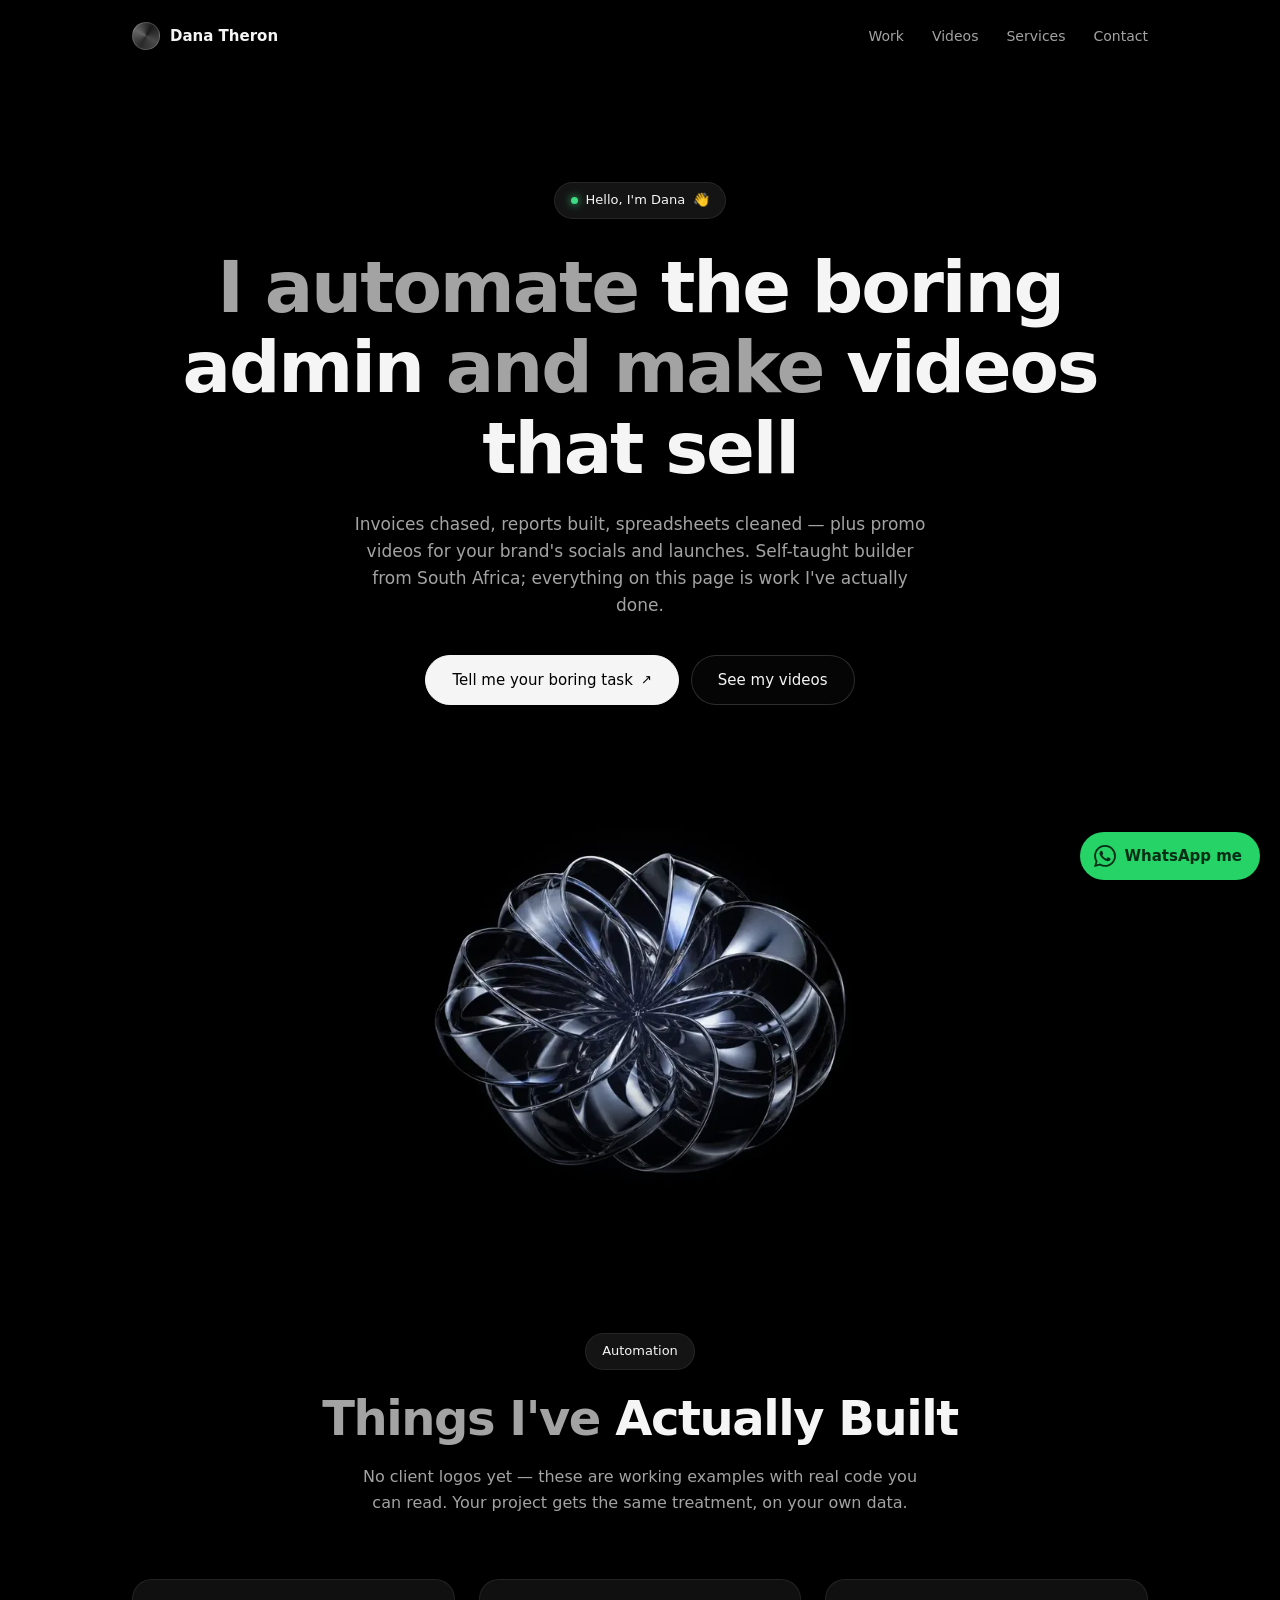
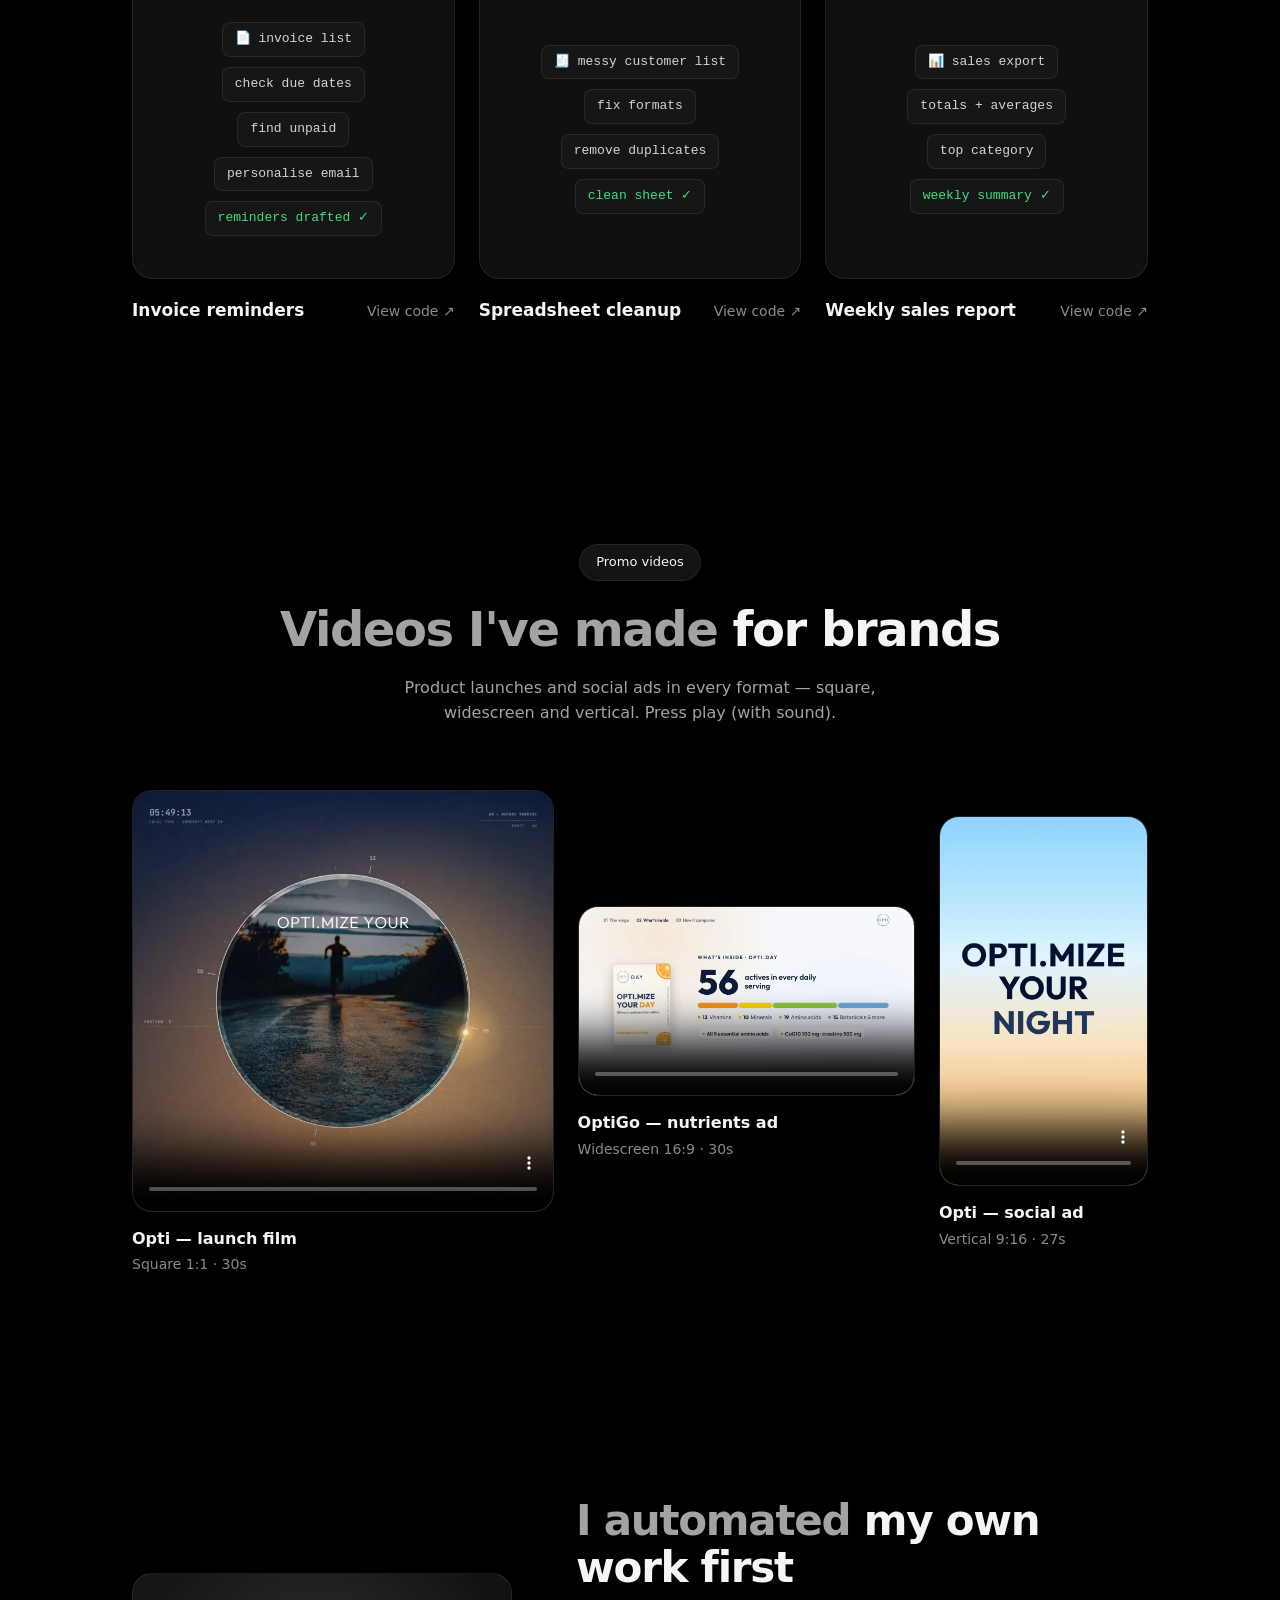
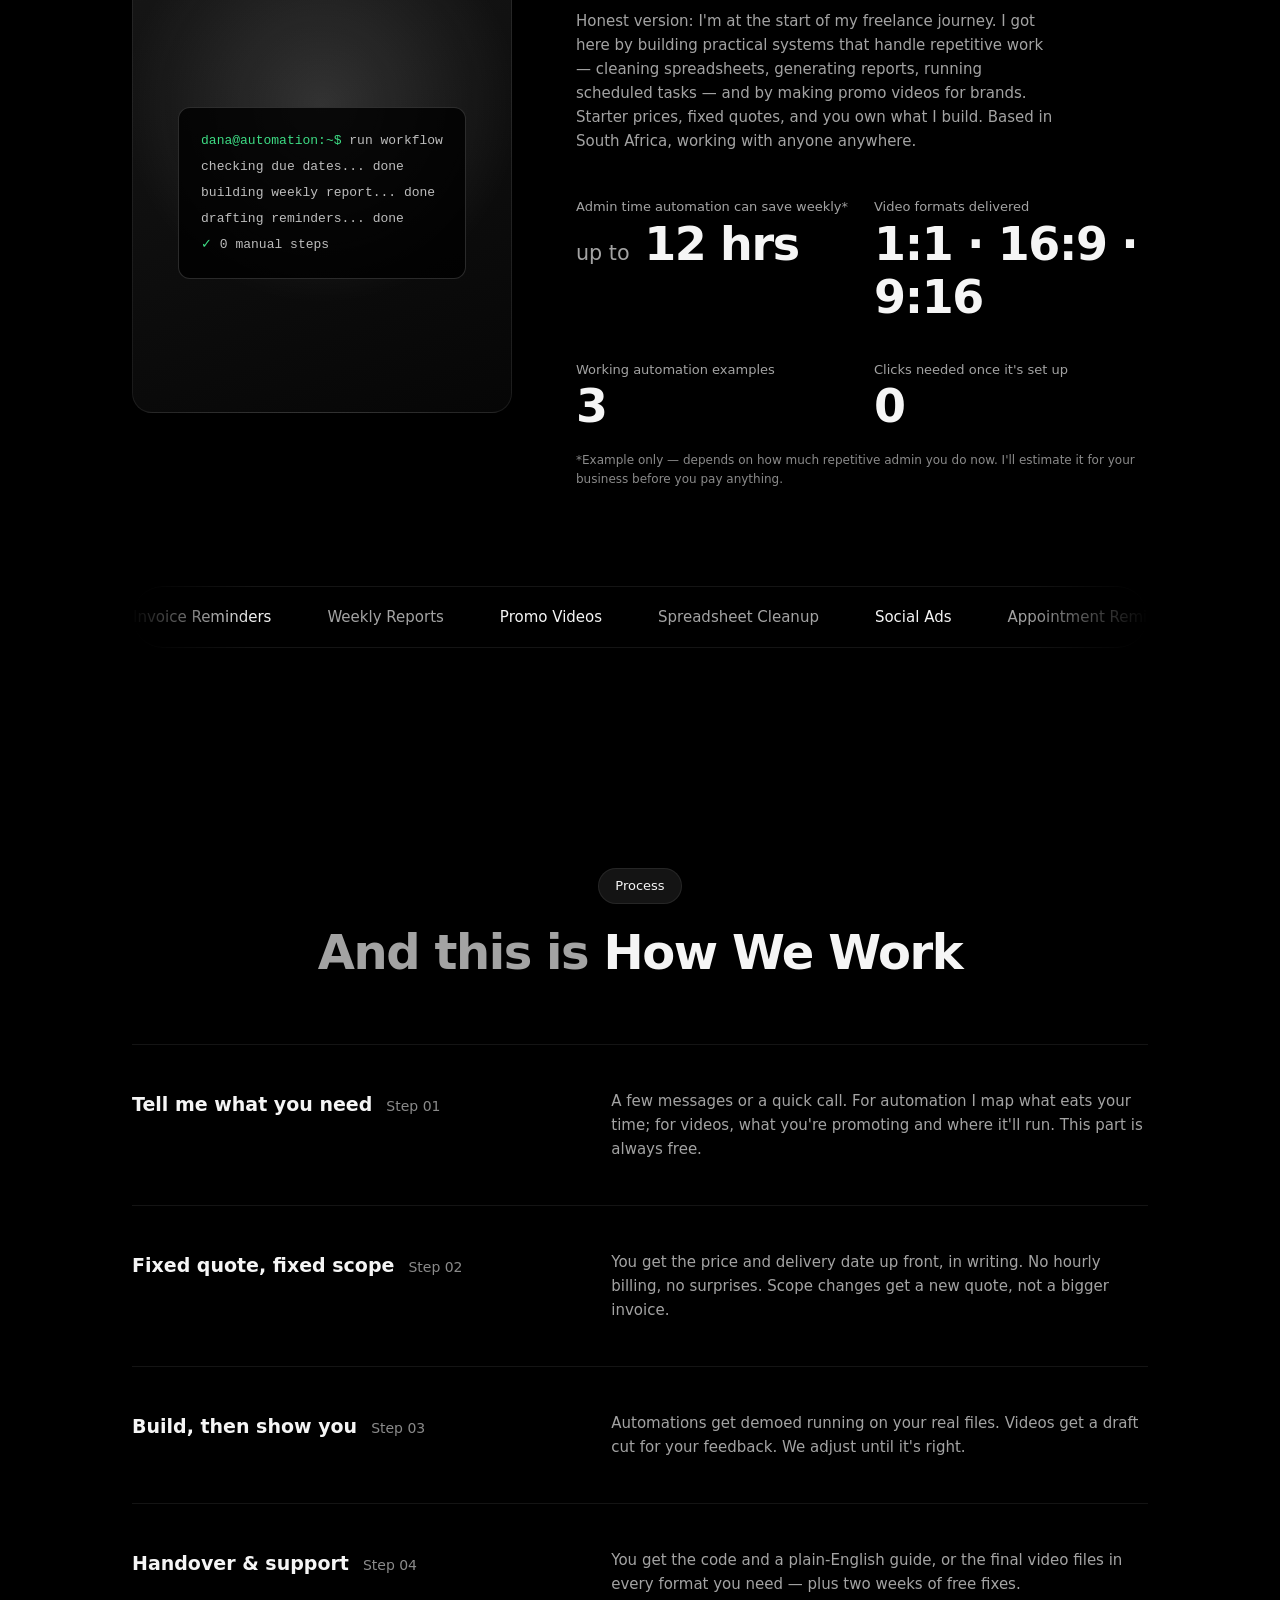
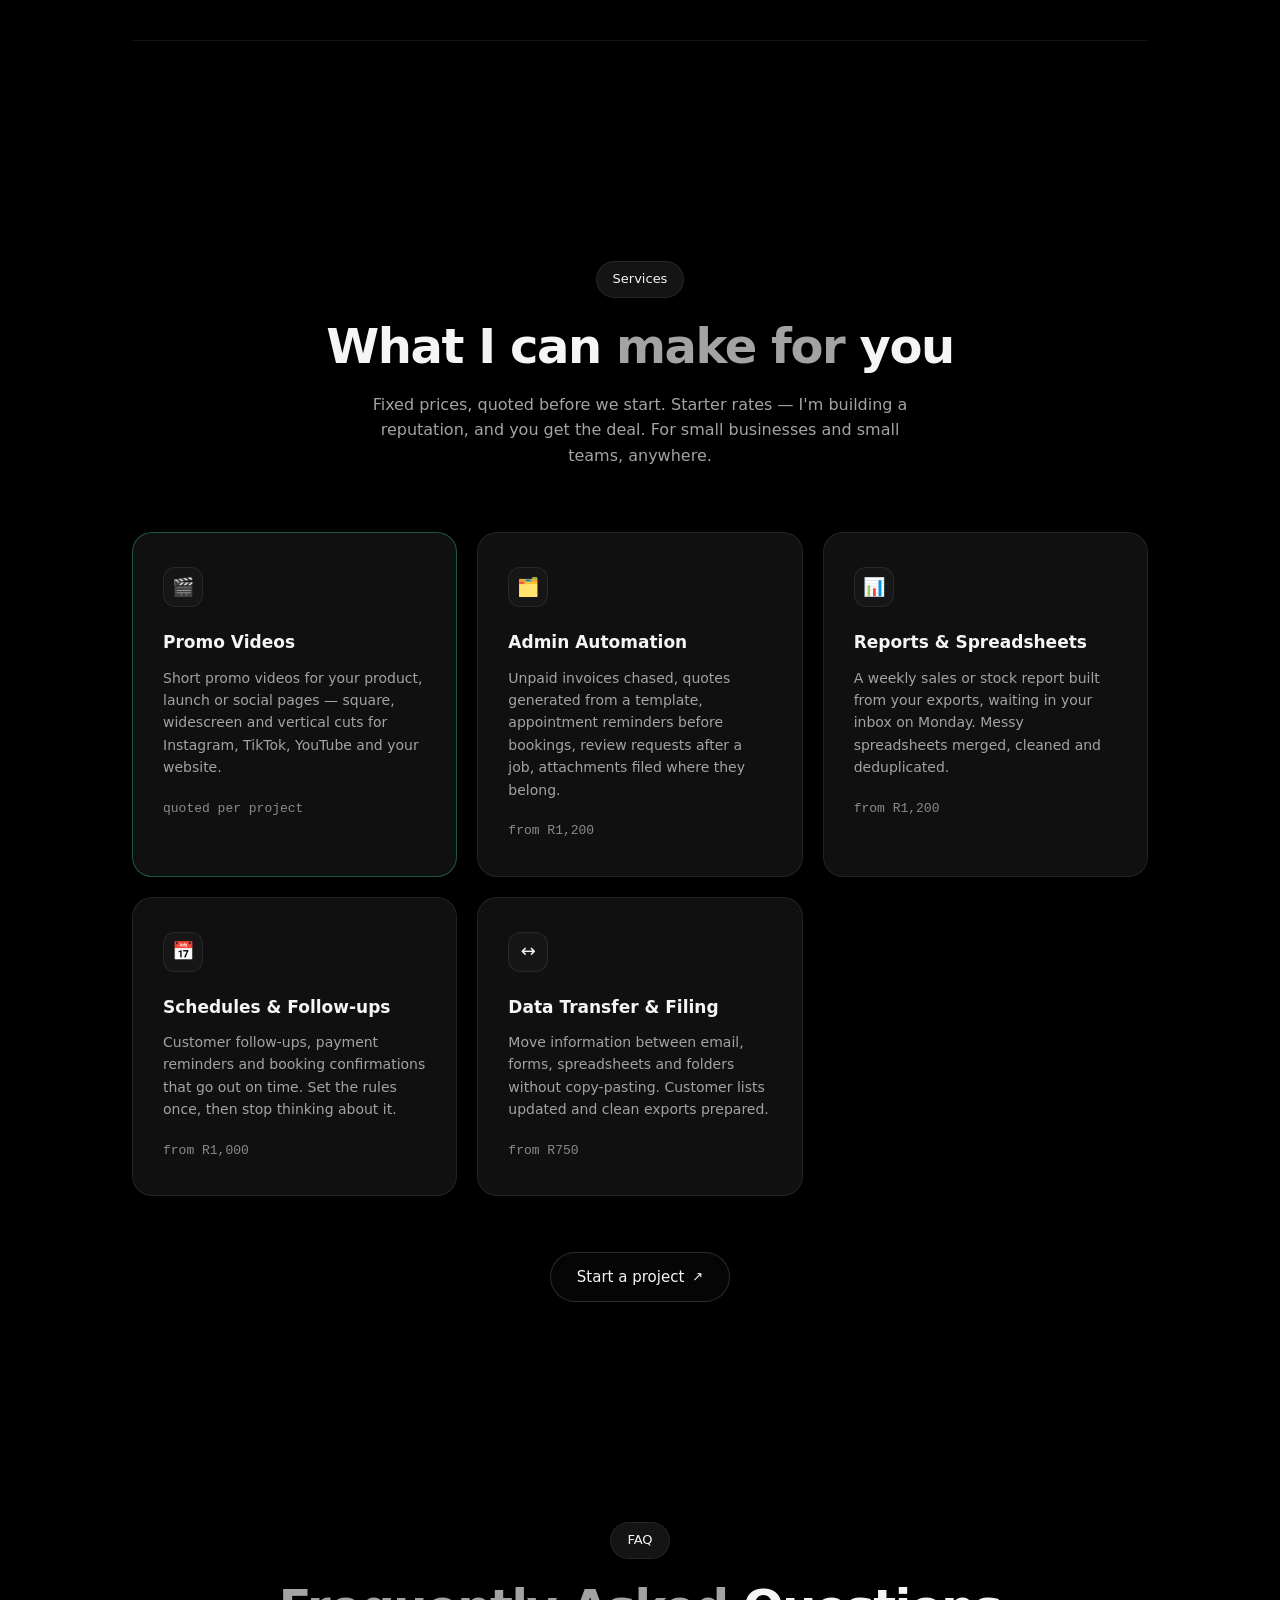
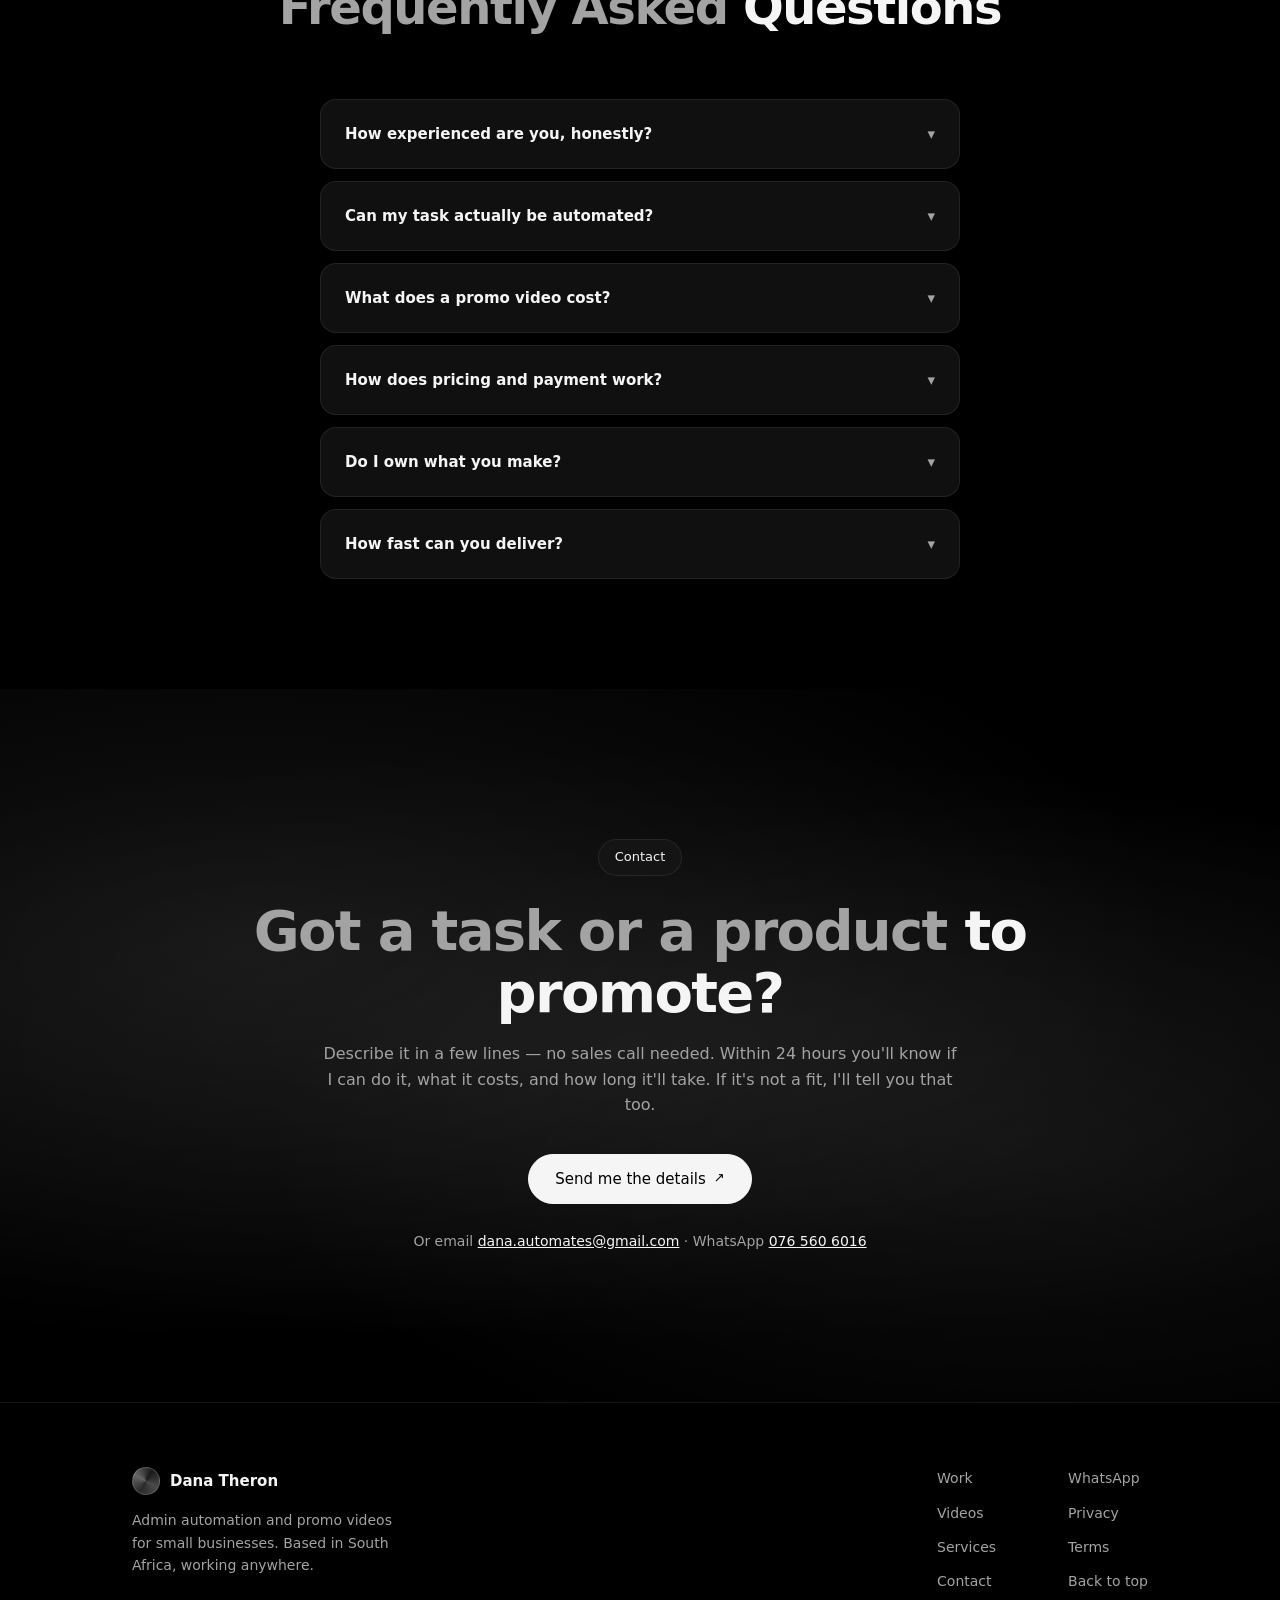
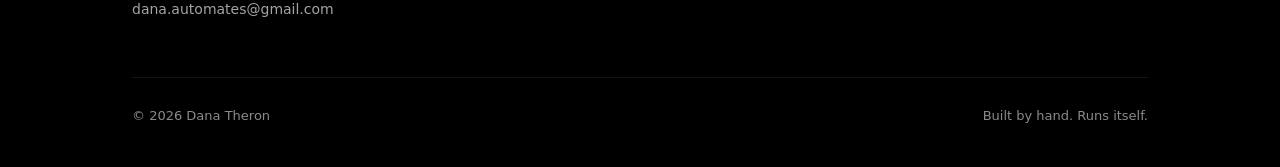
==== index.html @ ba54712c "Replace stacked CSS orb animation with a looping video The hero orb's spin, float and breathing glow" ====
<!DOCTYPE html>
<html lang="en-ZA">
<head>
<meta charset="UTF-8">
<meta name="viewport" content="width=device-width, initial-scale=1.0">
<title>Dana Automates — Admin automation &amp; promo videos for small businesses</title>
<meta name="description" content="I automate repetitive admin (invoice reminders, reports, spreadsheets, follow-ups) and make promo videos for small businesses. Based in South Africa, working anywhere.">
<link rel="canonical" href="https://dana-automates.therondana65.workers.dev/">
<link rel="icon" href="favicon.svg" type="image/svg+xml">
<meta name="theme-color" content="#000000">
<meta property="og:type" content="website">
<meta property="og:site_name" content="Dana Automates">
<meta property="og:title" content="Dana Automates — Admin automation & promo videos">
<meta property="og:description" content="Small automations that save hours every week, and promo videos that get small businesses noticed.">
<meta property="og:url" content="https://dana-automates.therondana65.workers.dev/">
<meta property="og:image" content="https://dana-automates.therondana65.workers.dev/assets/og-image.png">
<meta property="og:image:width" content="1200">
<meta property="og:image:height" content="630">
<meta name="twitter:card" content="summary_large_image">
<link rel="preload" as="image" href="assets/hero-orb-poster.webp" fetchpriority="high">
<link rel="stylesheet" href="styles.css">
<script src="main.js" defer></script>
</head>
<body>
<a class="skip" href="#main">Skip to content</a>

<nav aria-label="Main">
  <div class="wrap">
    <a class="brand" href="#top"><span class="avatar" aria-hidden="true"></span>Dana Theron</a>
    <div class="links">
      <a href="#work">Work</a>
      <a href="#videos">Videos</a>
      <a href="#services">Services</a>
      <a href="#contact">Contact</a>
    </div>
  </div>
</nav>

<header class="hero" id="top">
  <div class="wrap">
    <span class="pill"><span class="dot" aria-hidden="true"></span>Hello, I'm Dana &nbsp;👋</span>
    <h1><span class="dim">I automate</span> the boring admin <span class="dim">and make</span> videos that sell</h1>
    <p class="sub">Invoices chased, reports built, spreadsheets cleaned — plus promo videos for your brand's socials and launches. Self-taught builder from South Africa; everything on this page is work I've actually done.</p>
    <div class="cta">
      <a class="btn solid" href="#contact" data-enquiry="Automation project">Tell me your boring task <span class="arr" aria-hidden="true">↗</span></a>
      <a class="btn" href="#videos">See my videos</a>
    </div>
  </div>
  <div class="blob-stage" id="heroVisual" aria-hidden="true">
    <div class="orb-tilt">
      <div class="orb-scroll">
        <video class="orb" id="heroOrb" autoplay muted loop playsinline disablepictureinpicture preload="auto" poster="assets/hero-orb-poster.webp" width="720" height="720">
          <source src="assets/hero-orb.mp4" type="video/mp4">
        </video>
      </div>
    </div>
  </div>
</header>

<main id="main">

<section id="work">
  <div class="wrap">
    <div class="sec-head reveal">
      <span class="pill">Automation</span>
      <h2><span class="dim">Things I've</span> Actually Built</h2>
      <p class="sub">No client logos yet — these are working examples with real code you can read. Your project gets the same treatment, on your own data.</p>
    </div>
    <div class="projects">
      <a class="project reveal" href="https://github.com/Dana-GrootSeun/Dana-Automations/blob/main/automations/invoice_reminders.py" target="_blank" rel="noopener">
        <div class="shot">
          <div class="pipeflow" aria-hidden="true">
            <div class="row"><span class="node">📄 invoice list</span><span class="a">→</span><span class="node">check due dates</span></div>
            <div class="row"><span class="a">→</span><span class="node">find unpaid</span><span class="a">→</span><span class="node">personalise email</span></div>
            <div class="row"><span class="a">→</span><span class="node ok">reminders drafted ✓</span></div>
          </div>
        </div>
        <div class="cap"><h3>Invoice reminders</h3><span class="tag">View code ↗</span></div>
      </a>
      <a class="project reveal" href="https://github.com/Dana-GrootSeun/Dana-Automations/blob/main/automations/spreadsheet_cleanup.py" target="_blank" rel="noopener">
        <div class="shot">
          <div class="pipeflow" aria-hidden="true">
            <div class="row"><span class="node">🧾 messy customer list</span><span class="a">→</span><span class="node">fix formats</span></div>
            <div class="row"><span class="a">→</span><span class="node">remove duplicates</span><span class="a">→</span><span class="node ok">clean sheet ✓</span></div>
          </div>
        </div>
        <div class="cap"><h3>Spreadsheet cleanup</h3><span class="tag">View code ↗</span></div>
      </a>
      <a class="project reveal" href="https://github.com/Dana-GrootSeun/Dana-Automations/blob/main/automations/weekly_report.py" target="_blank" rel="noopener">
        <div class="shot">
          <div class="pipeflow" aria-hidden="true">
            <div class="row"><span class="node">📊 sales export</span><span class="a">→</span><span class="node">totals + averages</span></div>
            <div class="row"><span class="a">→</span><span class="node">top category</span><span class="a">→</span><span class="node ok">weekly summary ✓</span></div>
          </div>
        </div>
        <div class="cap"><h3>Weekly sales report</h3><span class="tag">View code ↗</span></div>
      </a>
    </div>
  </div>
</section>

<section id="videos">
  <div class="wrap">
    <div class="sec-head reveal">
      <span class="pill">Promo videos</span>
      <h2><span class="dim">Videos I've made</span> for brands</h2>
      <p class="sub">Product launches and social ads in every format — square, widescreen and vertical. Press play (with sound).</p>
    </div>
    <div class="reel">
      <div class="clip reveal">
        <figure>
          <video controls playsinline preload="none" poster="assets/video/opti-orbit-poster.webp" width="720" height="720">
            <source src="assets/video/opti-orbit.mp4" type="video/mp4">
          </video>
          <figcaption><strong>Opti — launch film</strong><span>Square 1:1 · 30s</span></figcaption>
        </figure>
      </div>
      <div class="clip reveal">
        <figure>
          <video controls playsinline preload="none" poster="assets/video/opti-nutrients-poster.webp" width="1280" height="720">
            <source src="assets/video/opti-nutrients.mp4" type="video/mp4">
          </video>
          <figcaption><strong>OptiGo — nutrients ad</strong><span>Widescreen 16:9 · 30s</span></figcaption>
        </figure>
      </div>
      <div class="clip tall reveal">
        <figure>
          <video controls playsinline preload="none" poster="assets/video/opti-vertical-poster.webp" width="720" height="1280">
            <source src="assets/video/opti-vertical.mp4" type="video/mp4">
          </video>
          <figcaption><strong>Opti — social ad</strong><span>Vertical 9:16 · 27s</span></figcaption>
        </figure>
      </div>
    </div>
  </div>
</section>

<section id="about">
  <div class="wrap">
    <div class="about">
      <div class="portrait reveal" aria-hidden="true">
        <div class="term">
          <div><span class="p">dana@automation:~$</span> run workflow</div>
          <div>checking due dates... done</div>
          <div>building weekly report... done</div>
          <div>drafting reminders... done</div>
          <div><span class="p">✓</span> 0 manual steps</div>
        </div>
      </div>
      <div class="reveal">
        <h2><span class="dim">I automated</span> my own work first</h2>
        <p class="bio">Honest version: I'm at the start of my freelance journey. I got here by building practical systems that handle repetitive work — cleaning spreadsheets, generating reports, running scheduled tasks — and by making promo videos for brands. Starter prices, fixed quotes, and you own what I build. Based in South Africa, working with anyone anywhere.</p>
        <div class="stats">
          <div class="stat"><div class="lbl">Admin time automation can save weekly*</div><div class="num"><small>up to</small> 12 hrs</div></div>
          <div class="stat"><div class="lbl">Video formats delivered</div><div class="num">1:1 · 16:9 · 9:16</div></div>
          <div class="stat"><div class="lbl">Working automation examples</div><div class="num">3</div></div>
          <div class="stat"><div class="lbl">Clicks needed once it's set up</div><div class="num">0</div></div>
        </div>
        <p class="footnote">*Example only — depends on how much repetitive admin you do now. I'll estimate it for your business before you pay anything.</p>
      </div>
    </div>

    <div class="marquee-wrap reveal">
      <div class="marquee" id="marquee">
        <span><b>Invoice Reminders</b></span><span>Weekly Reports</span><span><b>Promo Videos</b></span><span>Spreadsheet Cleanup</span><span><b>Social Ads</b></span><span>Appointment Reminders</span><span><b>Quote Generation</b></span><span>Product Launch Films</span><span><b>Data Transfers</b></span><span>Email Filing</span>
      </div>
    </div>
  </div>
</section>

<section id="process">
  <div class="wrap">
    <div class="sec-head reveal">
      <span class="pill">Process</span>
      <h2><span class="dim">And this is</span> How We Work</h2>
    </div>
    <div class="rows reveal">
      <div class="row2">
        <div class="left"><h3>Tell me what you need</h3><span class="when">Step 01</span></div>
        <p>A few messages or a quick call. For automation I map what eats your time; for videos, what you're promoting and where it'll run. This part is always free.</p>
      </div>
      <div class="row2">
        <div class="left"><h3>Fixed quote, fixed scope</h3><span class="when">Step 02</span></div>
        <p>You get the price and delivery date up front, in writing. No hourly billing, no surprises. Scope changes get a new quote, not a bigger invoice.</p>
      </div>
      <div class="row2">
        <div class="left"><h3>Build, then show you</h3><span class="when">Step 03</span></div>
        <p>Automations get demoed running on your real files. Videos get a draft cut for your feedback. We adjust until it's right.</p>
      </div>
      <div class="row2">
        <div class="left"><h3>Handover &amp; support</h3><span class="when">Step 04</span></div>
        <p>You get the code and a plain-English guide, or the final video files in every format you need — plus two weeks of free fixes.</p>
      </div>
    </div>
  </div>
</section>

<section id="services">
  <div class="wrap">
    <div class="sec-head reveal">
      <span class="pill">Services</span>
      <h2>What I can <span class="dim">make for</span> you</h2>
      <p class="sub">Fixed prices, quoted before we start. Starter rates — I'm building a reputation, and you get the deal. For small businesses and small teams, anywhere.</p>
    </div>
    <div class="cards">
      <a class="scard featured reveal" href="#contact" data-enquiry="Promo video">
        <div class="ico" aria-hidden="true">🎬</div>
        <h3>Promo Videos</h3>
        <p>Short promo videos for your product, launch or social pages — square, widescreen and vertical cuts for Instagram, TikTok, YouTube and your website.</p>
        <div class="price">quoted per project</div>
      </a>
      <a class="scard reveal" href="#contact" data-enquiry="Admin automation">
        <div class="ico" aria-hidden="true">🗂️</div>
        <h3>Admin Automation</h3>
        <p>Unpaid invoices chased, quotes generated from a template, appointment reminders before bookings, review requests after a job, attachments filed where they belong.</p>
        <div class="price">from R1,200</div>
      </a>
      <a class="scard reveal" href="#contact" data-enquiry="Reports and spreadsheets">
        <div class="ico" aria-hidden="true">📊</div>
        <h3>Reports &amp; Spreadsheets</h3>
        <p>A weekly sales or stock report built from your exports, waiting in your inbox on Monday. Messy spreadsheets merged, cleaned and deduplicated.</p>
        <div class="price">from R1,200</div>
      </a>
      <a class="scard reveal" href="#contact" data-enquiry="Schedules and follow-ups">
        <div class="ico" aria-hidden="true">📅</div>
        <h3>Schedules &amp; Follow-ups</h3>
        <p>Customer follow-ups, payment reminders and booking confirmations that go out on time. Set the rules once, then stop thinking about it.</p>
        <div class="price">from R1,000</div>
      </a>
      <a class="scard reveal" href="#contact" data-enquiry="Data transfer and filing">
        <div class="ico" aria-hidden="true">↔</div>
        <h3>Data Transfer &amp; Filing</h3>
        <p>Move information between email, forms, spreadsheets and folders without copy-pasting. Customer lists updated and clean exports prepared.</p>
        <div class="price">from R750</div>
      </a>
    </div>
    <div class="center-cta reveal">
      <a class="btn" href="#contact" data-enquiry="Project enquiry">Start a project <span class="arr" aria-hidden="true">↗</span></a>
    </div>
  </div>
</section>

<section id="faq">
  <div class="wrap">
    <div class="sec-head reveal">
      <span class="pill">FAQ</span>
      <h2><span class="dim">Frequently Asked</span> Questions</h2>
    </div>
    <div class="faq reveal">
      <div class="qa">
        <button type="button" aria-expanded="false" aria-controls="faq1">How experienced are you, honestly?<span class="chev" aria-hidden="true">▾</span></button>
        <div class="ans" id="faq1" hidden><p>I'm new to freelancing. The automation examples on this page are real code you can read, and the videos are work I made for a real brand. My prices reflect where I am, and I'd rather over-deliver for my first clients than oversell to them.</p></div>
      </div>
      <div class="qa">
        <button type="button" aria-expanded="false" aria-controls="faq2">Can my task actually be automated?<span class="chev" aria-hidden="true">▾</span></button>
        <div class="ans" id="faq2" hidden><p>If it happens on a computer and follows rules — even messy ones — probably yes. Describe it or send a screen recording and I'll tell you honestly, free. If I can't build it, I'll say so instead of taking your money.</p></div>
      </div>
      <div class="qa">
        <button type="button" aria-expanded="false" aria-controls="faq3">What does a promo video cost?<span class="chev" aria-hidden="true">▾</span></button>
        <div class="ans" id="faq3" hidden><p>It depends on length, formats and whether you supply footage, so every video is quoted up front after a short chat. You'll know the exact price before any work starts.</p></div>
      </div>
      <div class="qa">
        <button type="button" aria-expanded="false" aria-controls="faq4">How does pricing and payment work?<span class="chev" aria-hidden="true">▾</span></button>
        <div class="ans" id="faq4" hidden><p>Fixed price, quoted before any work starts. You approve the scope and the number; that's what you pay. South African clients can pay by EFT; international clients via PayPal or similar.</p></div>
      </div>
      <div class="qa">
        <button type="button" aria-expanded="false" aria-controls="faq5">Do I own what you make?<span class="chev" aria-hidden="true">▾</span></button>
        <div class="ans" id="faq5" hidden><p>Yes. Automations come with the source code and a plain-English setup guide. Videos come as final files you can use anywhere. No subscriptions, no lock-in.</p></div>
      </div>
      <div class="qa">
        <button type="button" aria-expanded="false" aria-controls="faq6">How fast can you deliver?<span class="chev" aria-hidden="true">▾</span></button>
        <div class="ans" id="faq6" hidden><p>Small automations and short videos usually take a few days; bigger projects up to a week or two. You get a realistic date with the quote.</p></div>
      </div>
    </div>
  </div>
</section>

<section class="contact" id="contact">
  <div class="fluid" aria-hidden="true"></div>
  <div class="wrap inner">
    <span class="pill reveal">Contact</span>
    <h2 class="reveal"><span class="dim">Got a task or a product</span> to promote?</h2>
    <p class="sub reveal">Describe it in a few lines — no sales call needed. Within 24 hours you'll know if I can do it, what it costs, and how long it'll take. If it's not a fit, I'll tell you that too.</p>
    <div class="reveal">
      <a class="btn solid" href="mailto:dana.automates@gmail.com" data-enquiry="Project enquiry">Send me the details <span class="arr" aria-hidden="true">↗</span></a>
    </div>
    <p class="alt reveal">Or email <a href="mailto:dana.automates@gmail.com">dana.automates@gmail.com</a> · WhatsApp <a href="https://wa.me/27765606016?text=Hi%20Dana%2C%20I%27d%20like%20to%20chat%20about%20a%20project." target="_blank" rel="noopener">076 560 6016</a></p>
  </div>
</section>

</main>

<dialog class="enquiry" id="enquiry" aria-labelledby="dialogTitle">
  <div class="dialog-head"><h2 id="dialogTitle">Start a project</h2><button class="dialog-close" type="button" aria-label="Close">×</button></div>
  <p class="intro">Tell me what you want off your plate — or what you want to promote.</p>
  <form id="leadForm">
    <label for="f-name">Your name</label>
    <input id="f-name" name="name" autocomplete="name" maxlength="120" required>
    <label for="f-email">Your email</label>
    <input id="f-email" name="email" type="email" autocomplete="email" maxlength="200" placeholder="you@business.com" required>
    <label for="f-service">What do you need?</label>
    <input id="f-service" name="service" maxlength="160" placeholder="e.g. invoice reminders, a promo video">
    <label for="f-details">A few details</label>
    <textarea id="f-details" name="details" minlength="5" maxlength="4000" required placeholder="What do you do manually now, or what are you promoting?"></textarea>
    <input class="hp-field" name="company" tabindex="-1" autocomplete="off" aria-hidden="true">
    <p class="consent">By sending, you agree to the <a href="privacy.html">Privacy Notice</a>.</p>
    <div class="dialog-actions">
      <button class="btn solid" type="submit">Send request</button>
      <button class="btn" type="button" id="openEmail" aria-expanded="false" aria-controls="emailChooser">Email me instead</button>
    </div>
  </form>
  <div class="email-chooser" id="emailChooser" hidden>
    <p class="chooser-label">Which email do you use?</p>
    <div class="chooser-btns">
      <button type="button" class="btn" data-provider="gmail">Gmail</button>
      <button type="button" class="btn" data-provider="outlook">Outlook</button>
      <button type="button" class="btn" data-provider="yahoo">Yahoo</button>
      <button type="button" class="btn" data-provider="default">Other / mail app</button>
    </div>
  </div>
  <p class="dialog-status" id="dialogStatus" role="status"></p>
</dialog>

<footer>
  <div class="wrap">
    <div class="foot">
      <div>
        <a class="brand" href="#top"><span class="avatar" aria-hidden="true"></span>Dana Theron</a>
        <p class="tag">Admin automation and promo videos for small businesses. Based in South Africa, working anywhere.</p>
        <a class="mail" href="mailto:dana.automates@gmail.com">dana.automates@gmail.com</a>
      </div>
      <div class="cols">
        <div class="col">
          <a href="#work">Work</a>
          <a href="#videos">Videos</a>
          <a href="#services">Services</a>
          <a href="#contact">Contact</a>
        </div>
        <div class="col">
          <a href="https://wa.me/27765606016?text=Hi%20Dana%2C%20I%27d%20like%20to%20chat%20about%20a%20project." target="_blank" rel="noopener">WhatsApp</a>
          <a href="privacy.html">Privacy</a>
          <a href="privacy.html#terms">Terms</a>
          <a href="#top">Back to top</a>
        </div>
      </div>
    </div>
    <div class="legal">
      <span>© 2026 Dana Theron</span>
      <span>Built by hand. Runs itself.</span>
    </div>
  </div>
</footer>

<a class="wa-float" href="https://wa.me/27765606016?text=Hi%20Dana%2C%20I%27d%20like%20to%20chat%20about%20a%20project." target="_blank" rel="noopener" aria-label="Chat with Dana on WhatsApp"><svg viewBox="0 0 24 24" aria-hidden="true"><path fill="currentColor" d="M17.472 14.382c-.297-.149-1.758-.867-2.03-.967-.273-.099-.471-.148-.67.15-.197.297-.767.966-.94 1.164-.173.199-.347.223-.644.075-.297-.15-1.255-.463-2.39-1.475-.883-.788-1.48-1.761-1.653-2.059-.173-.297-.018-.458.13-.606.134-.133.298-.347.446-.52.149-.174.198-.298.298-.497.099-.198.05-.371-.025-.52-.075-.149-.669-1.612-.916-2.207-.242-.579-.487-.5-.669-.51-.173-.008-.371-.01-.57-.01-.198 0-.52.074-.792.372-.272.297-1.04 1.016-1.04 2.479 0 1.462 1.065 2.875 1.213 3.074.149.198 2.096 3.2 5.077 4.487.709.306 1.262.489 1.694.625.712.227 1.36.195 1.871.118.571-.085 1.758-.719 2.006-1.413.248-.694.248-1.289.173-1.413-.074-.124-.272-.198-.57-.347m-5.421 7.403h-.004a9.87 9.87 0 01-5.031-1.378l-.361-.214-3.741.982.998-3.648-.235-.374a9.86 9.86 0 01-1.51-5.26c.001-5.45 4.436-9.884 9.888-9.884 2.64 0 5.122 1.03 6.988 2.898a9.825 9.825 0 012.893 6.994c-.003 5.45-4.437 9.884-9.885 9.884m8.413-18.297A11.815 11.815 0 0012.05 0C5.495 0 .16 5.335.157 11.892c0 2.096.547 4.142 1.588 5.945L.057 24l6.305-1.654a11.882 11.882 0 005.683 1.448h.005c6.554 0 11.89-5.335 11.893-11.893a11.821 11.821 0 00-3.48-8.413Z"/></svg><span>WhatsApp me</span></a>

</body>
</html>
---- styles.css ----
:root {
  --bg: #000000;
  --card: #101010;
  --card-2: #161616;
  --border: rgba(255, 255, 255, 0.08);
  --border-strong: rgba(255, 255, 255, 0.16);
  --white: #f5f5f5;
  --gray: #a3a3a3;
  --gray-dim: #8a8a8a; /* >= 4.5:1 on #000 and #161616 (WCAG AA) */
  --green: #3ddc84;
  --sans: system-ui, -apple-system, "Segoe UI", Roboto, "Helvetica Neue", Arial, sans-serif;
  --mono: "Cascadia Code", Consolas, ui-monospace, monospace;
}
* { margin: 0; padding: 0; box-sizing: border-box; }
html { scroll-behavior: smooth; }
body {
  background: var(--bg);
  color: var(--white);
  font-family: var(--sans);
  line-height: 1.6;
  -webkit-font-smoothing: antialiased;
  overflow-x: hidden;
}
.wrap { max-width: 1080px; margin: 0 auto; padding: 0 32px; }
::selection { background: rgba(255,255,255,0.2); }
a:focus-visible, button:focus-visible, input:focus-visible, textarea:focus-visible, video:focus-visible {
  outline: 2px solid #fff; outline-offset: 4px;
}
.skip { position: absolute; left: -9999px; top: 8px; }
.skip:focus { left: 16px; z-index: 300; background: #fff; color: #000; padding: 8px 14px; border-radius: 8px; }

/* reveal: content stays visible if JS never runs (main.js adds .js) */
.js .reveal { opacity: 0; transform: translateY(24px); transition: opacity 0.8s ease, transform 0.8s ease; }
.js .reveal.in { opacity: 1; transform: none; }

/* nav */
nav {
  position: sticky; top: 0; z-index: 50;
  background: rgba(0,0,0,0.7);
  backdrop-filter: blur(16px); -webkit-backdrop-filter: blur(16px);
}
nav .wrap { display: flex; align-items: center; justify-content: space-between; height: 72px; }
.brand { display: flex; align-items: center; gap: 10px; text-decoration: none; color: var(--white); font-weight: 600; font-size: 15px; }
.brand .avatar {
  width: 28px; height: 28px; border-radius: 50%;
  background: conic-gradient(from 210deg, #2a2a2a, #666, #1a1a1a, #4a4a4a, #2a2a2a);
  border: 1px solid var(--border-strong);
}
nav .links { display: flex; align-items: center; gap: 28px; }
nav .links a { color: var(--gray); text-decoration: none; font-size: 14px; font-weight: 500; transition: color 0.25s; }
nav .links a:hover { color: var(--white); }

/* pill + buttons */
.pill {
  display: inline-flex; align-items: center; gap: 8px;
  background: #141414; border: 1px solid var(--border);
  color: var(--white); font-size: 13px; font-weight: 500;
  padding: 7px 16px; border-radius: 99px;
}
.pill .dot { width: 7px; height: 7px; border-radius: 50%; background: var(--green); box-shadow: 0 0 8px var(--green); }
.btn {
  display: inline-flex; align-items: center; gap: 8px; cursor: pointer;
  border: 1px solid var(--border-strong); border-radius: 99px;
  color: var(--white); text-decoration: none; font: inherit;
  font-size: 15px; font-weight: 500; padding: 12px 26px;
  transition: background 0.25s, border-color 0.25s, transform 0.25s;
  background: rgba(255,255,255,0.02);
}
.btn:hover { background: rgba(255,255,255,0.08); border-color: rgba(255,255,255,0.3); transform: translateY(-1px); }
.btn:disabled { opacity: 0.6; cursor: progress; }
.btn .arr { font-size: 13px; transition: transform 0.25s; }
.btn:hover .arr { transform: translate(2px, -2px); }
.btn.solid { background: var(--white); color: #000; border-color: var(--white); }
.btn.solid:hover { background: #ddd; }

h1, h2 { font-weight: 600; letter-spacing: -0.03em; line-height: 1.12; }
.dim { color: var(--gray); }

/* hero */
.hero { text-align: center; padding: 110px 0 0; position: relative; }
.hero h1 { font-size: clamp(40px, 6.5vw, 72px); max-width: 920px; margin: 28px auto 0; }
.hero .sub { color: var(--gray); font-size: 17px; max-width: 580px; margin: 22px auto 0; }
.hero .cta { margin-top: 36px; display: flex; gap: 12px; justify-content: center; flex-wrap: wrap; }
.hero .wrap > * { animation: rise 0.9s cubic-bezier(.2,.8,.2,1) both; }
.hero .wrap > :nth-child(2) { animation-delay: 0.08s; }
.hero .wrap > :nth-child(3) { animation-delay: 0.16s; }
.hero .wrap > :nth-child(4) { animation-delay: 0.24s; }
@keyframes rise { from { opacity: 0; transform: translateY(18px); } }

/* hero orb: the spin, float and breathing glow are baked into one looping video
   (tools/render_hero_orb.py). Phones decode video in hardware, so scrolling stays smooth;
   stacked CSS animations under the blurred nav glitched in iPhone Safari. */
.blob-stage {
  --pointer-x: 0px; --pointer-y: 0px; --tilt-x: 0deg; --tilt-y: 0deg;
  position: relative; display: grid; place-items: center;
  overflow: hidden; overflow: clip;
  padding: 28px 0 0;
}
.blob-stage::after {
  content: ""; position: absolute; inset: 0;
  background: linear-gradient(to bottom, transparent 62%, var(--bg));
  pointer-events: none;
}
.orb-tilt { animation: orb-in 1.4s 0.2s cubic-bezier(.2,.8,.2,1) both; }
@keyframes orb-in { from { opacity: 0; } }
.orb {
  display: block; width: min(560px, 90vw); height: auto; aspect-ratio: 1;
  background: var(--bg); user-select: none; pointer-events: none;
}
/* mouse devices only: the orb also turns as you scroll and tilts toward the pointer */
@media (hover: hover) and (pointer: fine) {
  @supports (animation-timeline: scroll()) {
    .orb-scroll { animation: scroll-turn linear both; animation-timeline: scroll(root block); animation-range: 0px 1400px; }
  }
  .blob-stage { perspective: 1000px; }
  .orb-tilt {
    transform: translate3d(var(--pointer-x), var(--pointer-y), 0) rotateX(var(--tilt-x)) rotateY(var(--tilt-y));
    transition: transform 260ms cubic-bezier(.2,.8,.2,1);
  }
}
@keyframes scroll-turn { to { rotate: 210deg; } }
/* touch screens: a live blur over moving video is expensive in iPhone Safari, so use a solid bar */
@media (hover: none) {
  nav { background: rgba(0,0,0,0.94); backdrop-filter: none; -webkit-backdrop-filter: none; }
}

/* sections */
section { padding: 110px 0; scroll-margin-top: 72px; }
#work { padding-top: 40px; }
.sec-head { text-align: center; margin-bottom: 64px; }
.sec-head h2 { font-size: clamp(30px, 4.4vw, 48px); margin-top: 22px; }
.sec-head .sub { color: var(--gray); font-size: 16px; max-width: 560px; margin: 18px auto 0; }

/* automation projects */
.projects { display: grid; grid-template-columns: repeat(3, 1fr); gap: 32px 24px; }
.project { text-decoration: none; color: var(--white); display: block; }
.shot {
  background: var(--card); border: 1px solid var(--border); border-radius: 20px;
  height: 300px; display: flex; align-items: center; justify-content: center;
  overflow: hidden; transition: transform 0.35s ease, border-color 0.35s;
}
.shot img { width: 100%; height: 100%; object-fit: cover; object-position: top left; }
.project:hover .shot { transform: translateY(-4px); border-color: var(--border-strong); }
.pipeflow { /* steps stacked top-to-bottom; the glow running down them shows the flow */
  font-family: var(--mono); font-size: 13px; color: var(--gray);
  display: flex; flex-direction: column; gap: 10px; align-items: center; padding: 0 20px;
}
.pipeflow .row { display: contents; }
.pipeflow .a { display: none; }
.pipeflow .node {
  background: var(--card-2); border: 1px solid var(--border); padding: 6px 12px; border-radius: 8px; color: #d4d4d4; white-space: nowrap;
  animation: step 4s ease-in-out infinite; animation-delay: calc(var(--i, 0) * 0.5s);
}
/* each step lights up in turn, like the workflow is running */
@keyframes step {
  0%, 30%, 100% { border-color: var(--border); box-shadow: none; }
  8%, 18% { border-color: rgba(61,220,132,0.65); box-shadow: 0 0 16px rgba(61,220,132,0.22); }
}
.pipeflow .ok { color: var(--green); }
.cap { display: flex; align-items: baseline; justify-content: space-between; gap: 14px; margin-top: 18px; }
.cap h3 { font-size: 17px; font-weight: 600; }
.cap .tag { color: var(--gray-dim); font-size: 14px; white-space: nowrap; }

/* promo videos */
.reel { display: grid; grid-template-columns: 1.25fr 1fr 0.62fr; gap: 24px; align-items: center; }
.clip figure { margin: 0; }
.clip video {
  display: block; width: 100%; height: auto; background: var(--card);
  border: 1px solid var(--border); border-radius: 20px;
}
.clip figcaption { margin-top: 14px; }
.clip figcaption strong { display: block; font-size: 16px; font-weight: 600; }
.clip figcaption span { color: var(--gray-dim); font-size: 14px; }

/* about */
.about { display: grid; grid-template-columns: 380px 1fr; gap: 64px; align-items: center; }
.portrait {
  height: 440px; border-radius: 20px; border: 1px solid var(--border);
  background: radial-gradient(circle at 50% 30%, rgba(255,255,255,0.14), transparent 55%), linear-gradient(160deg, #161616, #060606);
  display: flex; align-items: center; justify-content: center;
  font-family: var(--mono); font-size: 13px;
}
.portrait .term { color: #bdbdbd; background: rgba(0,0,0,0.82); border: 1px solid rgba(255,255,255,0.16); border-radius: 12px; padding: 20px 22px; line-height: 2; }
.portrait .term .p { color: var(--green); }
.about h2 { font-size: clamp(28px, 3.6vw, 42px); }
.about .bio { color: var(--gray); font-size: 15px; margin-top: 18px; max-width: 480px; }
.stats { display: grid; grid-template-columns: 1fr 1fr; gap: 36px 24px; margin-top: 44px; }
.stat .lbl { color: var(--gray); font-size: 13px; }
.stat .num { font-size: clamp(34px, 4vw, 46px); font-weight: 600; letter-spacing: -0.03em; line-height: 1.15; }
.stat .num small { font-size: 0.45em; font-weight: 500; color: var(--gray); letter-spacing: 0; }
.footnote { color: var(--gray-dim); font-size: 12px; margin-top: 18px; }

/* marquee */
.marquee-wrap {
  border: 1px solid var(--border); border-radius: 99px; overflow: hidden; padding: 18px 0; margin-top: 96px;
  -webkit-mask-image: linear-gradient(to right, transparent, #000 12%, #000 88%, transparent);
  mask-image: linear-gradient(to right, transparent, #000 12%, #000 88%, transparent);
}
.marquee { display: flex; gap: 56px; width: max-content; animation: slide 32s linear infinite; }
.marquee span { color: var(--gray); font-size: 15px; font-weight: 500; white-space: nowrap; }
.marquee span b { color: var(--white); font-weight: 500; }
@keyframes slide { to { transform: translateX(-50%); } }

/* process */
.rows { border-top: 1px solid var(--border); }
.row2 { display: grid; grid-template-columns: 1fr 1.2fr; gap: 32px; padding: 44px 0; border-bottom: 1px solid var(--border); }
.row2 .left { display: flex; align-items: baseline; gap: 14px; flex-wrap: wrap; }
.row2 h3 { font-size: 19px; font-weight: 600; }
.row2 .when { color: var(--gray-dim); font-size: 14px; }
.row2 p { color: var(--gray); font-size: 15px; }

/* services */
.cards { display: grid; grid-template-columns: repeat(auto-fit, minmax(300px, 1fr)); gap: 20px; }
.scard {
  display: block; color: inherit; text-decoration: none;
  background: var(--card); border: 1px solid var(--border); border-radius: 20px;
  padding: 34px 30px; transition: transform 0.3s, border-color 0.3s;
}
.scard:hover { transform: translateY(-4px); border-color: var(--border-strong); }
.scard.featured { border-color: rgba(61,220,132,0.35); }
.scard .ico { width: 40px; height: 40px; border-radius: 12px; background: var(--card-2); border: 1px solid var(--border); display: flex; align-items: center; justify-content: center; font-size: 18px; margin-bottom: 22px; }
.scard h3 { font-size: 17px; font-weight: 600; margin-bottom: 10px; }
.scard p { color: var(--gray); font-size: 14px; }
.scard .price { font-family: var(--mono); font-size: 13px; color: var(--gray-dim); margin-top: 20px; }
.center-cta { text-align: center; margin-top: 56px; }

/* FAQ */
.faq { max-width: 640px; margin: 0 auto; display: flex; flex-direction: column; gap: 12px; }
.qa { background: var(--card); border: 1px solid var(--border); border-radius: 16px; overflow: hidden; transition: border-color 0.3s; }
.qa:hover { border-color: var(--border-strong); }
.qa button {
  width: 100%; background: none; border: none; color: var(--white);
  font: inherit; font-size: 15px; font-weight: 600; text-align: left;
  padding: 22px 24px; cursor: pointer;
  display: flex; justify-content: space-between; align-items: center; gap: 16px;
}
.qa .chev { color: var(--gray); transition: transform 0.3s; flex-shrink: 0; }
.qa button[aria-expanded="true"] .chev { transform: rotate(180deg); }
.qa .ans p { color: var(--gray); font-size: 14px; padding: 0 24px 22px; }

/* contact */
.contact { position: relative; text-align: center; padding: 150px 0; overflow: hidden; }
.contact .fluid {
  position: absolute; inset: -20% -10%;
  background:
    radial-gradient(ellipse 60% 40% at 25% 40%, rgba(255,255,255,0.08), transparent),
    radial-gradient(ellipse 50% 35% at 75% 60%, rgba(255,255,255,0.06), transparent),
    radial-gradient(ellipse 70% 30% at 50% 50%, rgba(255,255,255,0.05), transparent);
  animation: drift 20s ease-in-out infinite alternate;
}
@keyframes drift { to { transform: translateX(4%) scale(1.06); } }
.contact .inner { position: relative; }
.contact h2 { font-size: clamp(34px, 5vw, 56px); margin-top: 24px; }
.contact .sub { color: var(--gray); margin: 16px auto 36px; max-width: 640px; }
.contact .alt { margin-top: 26px; color: var(--gray); font-size: 14px; }
.contact .alt a { color: var(--white); }

/* enquiry dialog (native <dialog>: focus trap, Escape, focus return for free) */
dialog.enquiry {
  margin: auto; width: min(520px, calc(100% - 32px)); max-height: calc(100% - 32px);
  background: #111; color: var(--white); border: 1px solid var(--border-strong);
  border-radius: 22px; padding: 28px; box-shadow: 0 24px 90px #000;
}
dialog.enquiry::backdrop { background: rgba(0,0,0,.82); }
html:has(dialog[open]) { overflow: hidden; }
.dialog-head { display: flex; justify-content: space-between; gap: 20px; align-items: center; }
.dialog-head h2 { font-size: 22px; letter-spacing: -0.01em; }
.dialog-close { border: 1px solid var(--border); background: #191919; color: var(--white); width: 38px; height: 38px; border-radius: 50%; cursor: pointer; font-size: 20px; flex-shrink: 0; }
.enquiry .intro { color: var(--gray); margin: 12px 0 8px; }
.enquiry label { display: block; color: var(--gray); font-size: 13px; margin: 14px 0 6px; }
.enquiry input, .enquiry textarea { width: 100%; background: #090909; color: var(--white); border: 1px solid var(--border-strong); border-radius: 10px; padding: 12px 14px; font: inherit; }
.enquiry textarea { min-height: 110px; resize: vertical; }
.enquiry .consent { color: var(--gray-dim); font-size: 12px; margin-top: 14px; }
.enquiry .consent a { color: var(--gray); }
.dialog-actions { display: flex; gap: 10px; margin-top: 16px; flex-wrap: wrap; }
.dialog-status { min-height: 22px; margin-top: 12px; font-size: 13px; color: var(--gray); }
.dialog-status.ok { color: var(--green); }
.dialog-status.err { color: #ff9b9b; }
.email-chooser { margin-top: 14px; padding: 14px; border: 1px solid var(--border); border-radius: 12px; background: #0a0a0a; }
.chooser-label { color: var(--gray); font-size: 13px; margin-bottom: 10px; }
.chooser-btns { display: flex; flex-wrap: wrap; gap: 8px; }
.chooser-btns .btn { padding: 8px 14px; font-size: 13px; flex: 1 1 auto; justify-content: center; }
.hp-field { position: absolute; left: -9999px; width: 1px; height: 1px; opacity: 0; }

/* floating WhatsApp button (also the sticky contact button on mobile) */
.wa-float {
  position: fixed; right: 20px; bottom: 20px; z-index: 60;
  display: flex; align-items: center; gap: 8px;
  background: #25d366; color: #052e16; text-decoration: none;
  font-weight: 600; font-size: 15px; padding: 12px 18px 12px 14px; border-radius: 99px;
  box-shadow: 0 8px 30px rgba(0,0,0,0.55); transition: transform 0.25s;
}
.wa-float:hover { transform: translateY(-2px); }
.wa-float svg { width: 22px; height: 22px; }

/* footer */
footer { border-top: 1px solid var(--border); padding: 64px 0 40px; }
.foot { display: flex; justify-content: space-between; gap: 40px; flex-wrap: wrap; }
.foot .tag { color: var(--gray); font-size: 14px; margin-top: 14px; max-width: 260px; }
.foot .mail { color: var(--gray); font-size: 14px; margin-top: 22px; display: block; text-decoration: none; }
.foot .mail:hover { color: var(--white); }
.foot .cols { display: flex; gap: 72px; }
.foot .col { display: flex; flex-direction: column; gap: 12px; }
.foot .col a { color: var(--gray); text-decoration: none; font-size: 14px; transition: color 0.25s; }
.foot .col a:hover { color: var(--white); }
.legal { margin-top: 56px; padding-top: 28px; border-top: 1px solid var(--border); color: var(--gray-dim); font-size: 13px; display: flex; justify-content: space-between; flex-wrap: wrap; gap: 8px; }
.legal a { color: inherit; }
.legal:first-child { margin-top: 0; padding-top: 0; border-top: 0; }

/* legal page */
.doc { max-width: 720px; margin: 0 auto; padding: 80px 32px 120px; }
.doc h1 { font-size: clamp(32px, 5vw, 44px); margin-bottom: 8px; }
.doc .updated { color: var(--gray-dim); font-size: 14px; margin-bottom: 40px; }
.doc h2 { font-size: 22px; letter-spacing: -0.01em; margin: 40px 0 12px; }
.doc p, .doc li { color: var(--gray); font-size: 15px; }
.doc p + p { margin-top: 12px; }
.doc ul { padding-left: 20px; margin-top: 8px; }
.doc li { margin-top: 6px; }
.doc a { color: var(--white); }
.doc table { width: 100%; border-collapse: collapse; margin-top: 12px; font-size: 14px; }
.doc th, .doc td { text-align: left; padding: 10px 8px; border-bottom: 1px solid var(--border); color: var(--gray); vertical-align: top; }
.doc th { color: var(--white); font-weight: 600; }

/* responsive */
@media (max-width: 860px) {
  .wrap { padding: 0 20px; }
  .projects, .about, .row2 { grid-template-columns: 1fr; }
  .shot { height: 240px; }
  .reel { grid-template-columns: 1fr; gap: 40px; }
  .clip.tall { width: min(340px, 100%); margin-inline: auto; }
  .about { gap: 40px; }
  .portrait { height: 320px; }
  .row2 { gap: 10px; padding: 34px 0; }
  nav .links a:not(:last-child) { display: none; }
  section { padding: 80px 0; }
  .hero { padding-top: 72px; }
  .foot .cols { gap: 48px; }
  footer { padding-bottom: 110px; } /* room for the WhatsApp button */
}
@media (prefers-reduced-motion: reduce) {
  html { scroll-behavior: auto; }
  .hero .wrap > *, .orb-tilt, .orb-scroll,
  .pipeflow .node, .marquee, .contact .fluid { animation: none; }
  .orb-tilt { transform: none; transition: none; }
  .js .reveal { opacity: 1; transform: none; transition: none; }
  .btn, .shot, .scard { transition: none; }
}
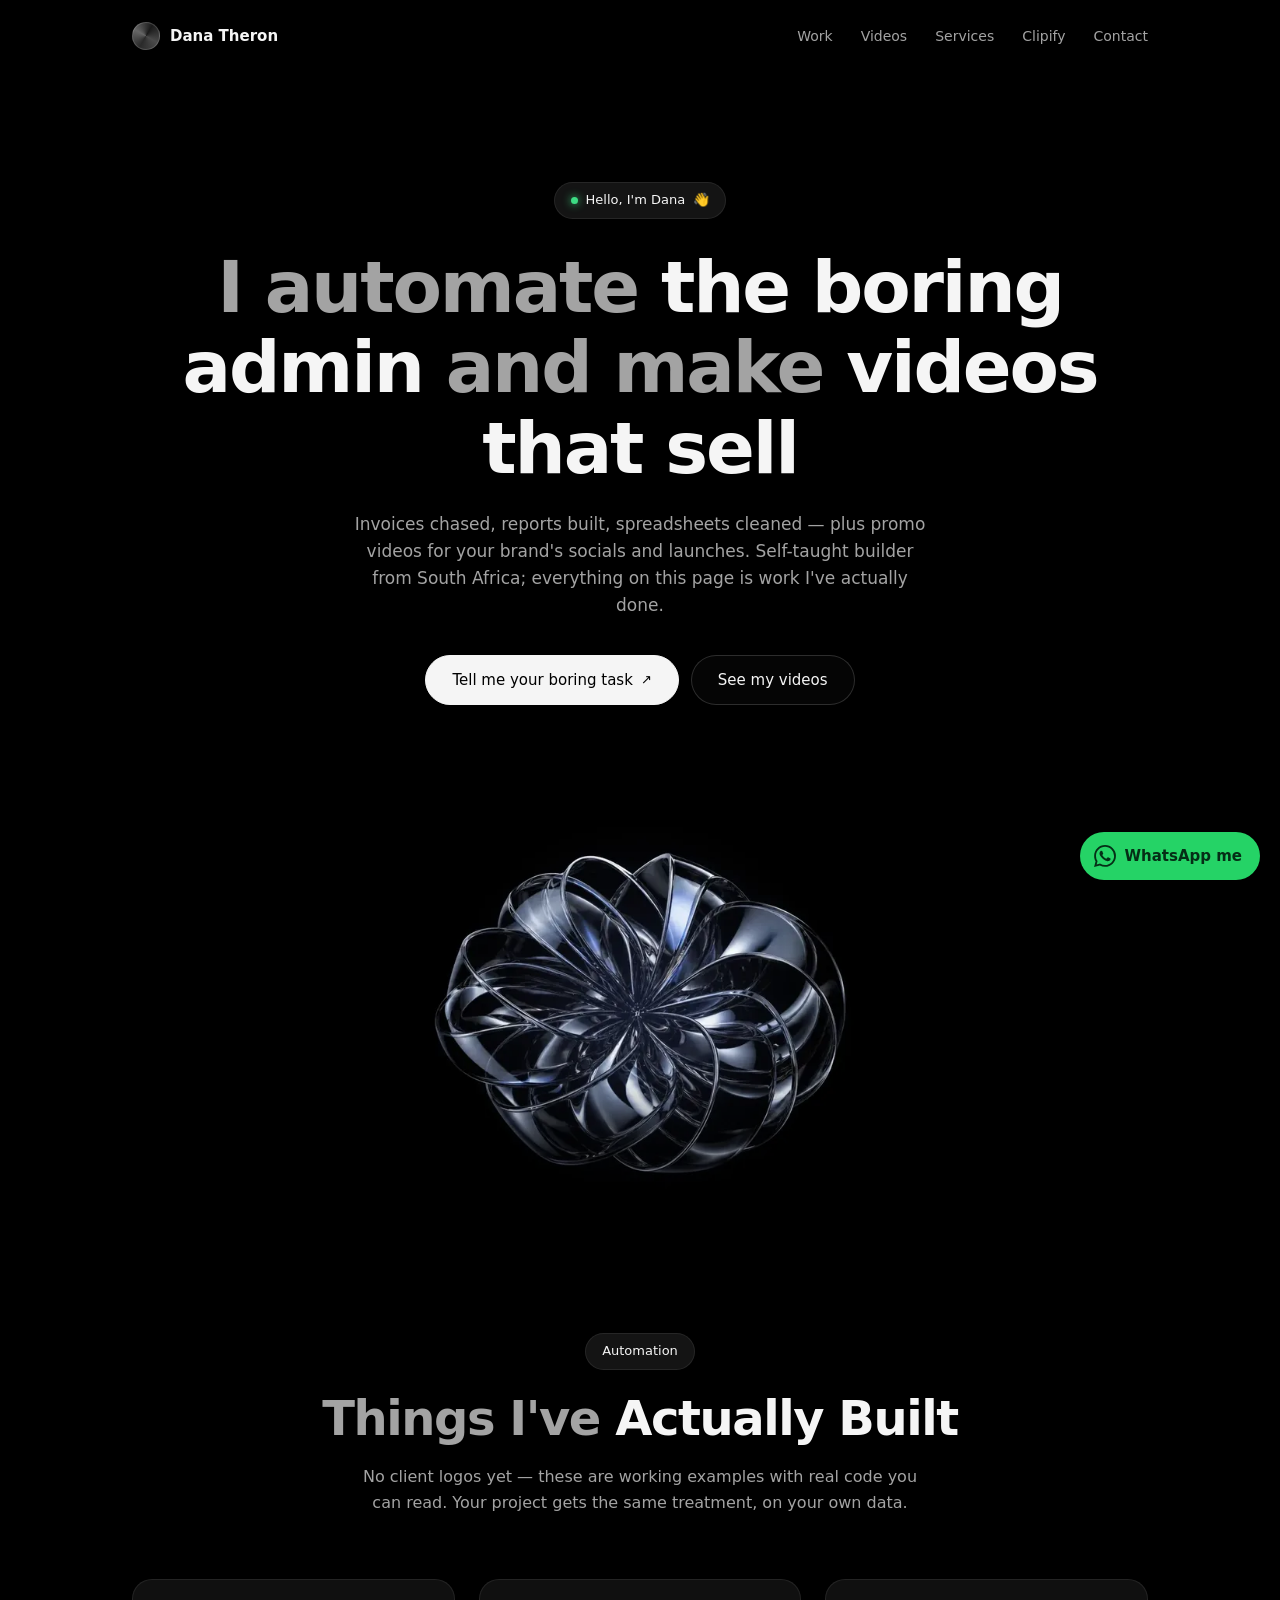
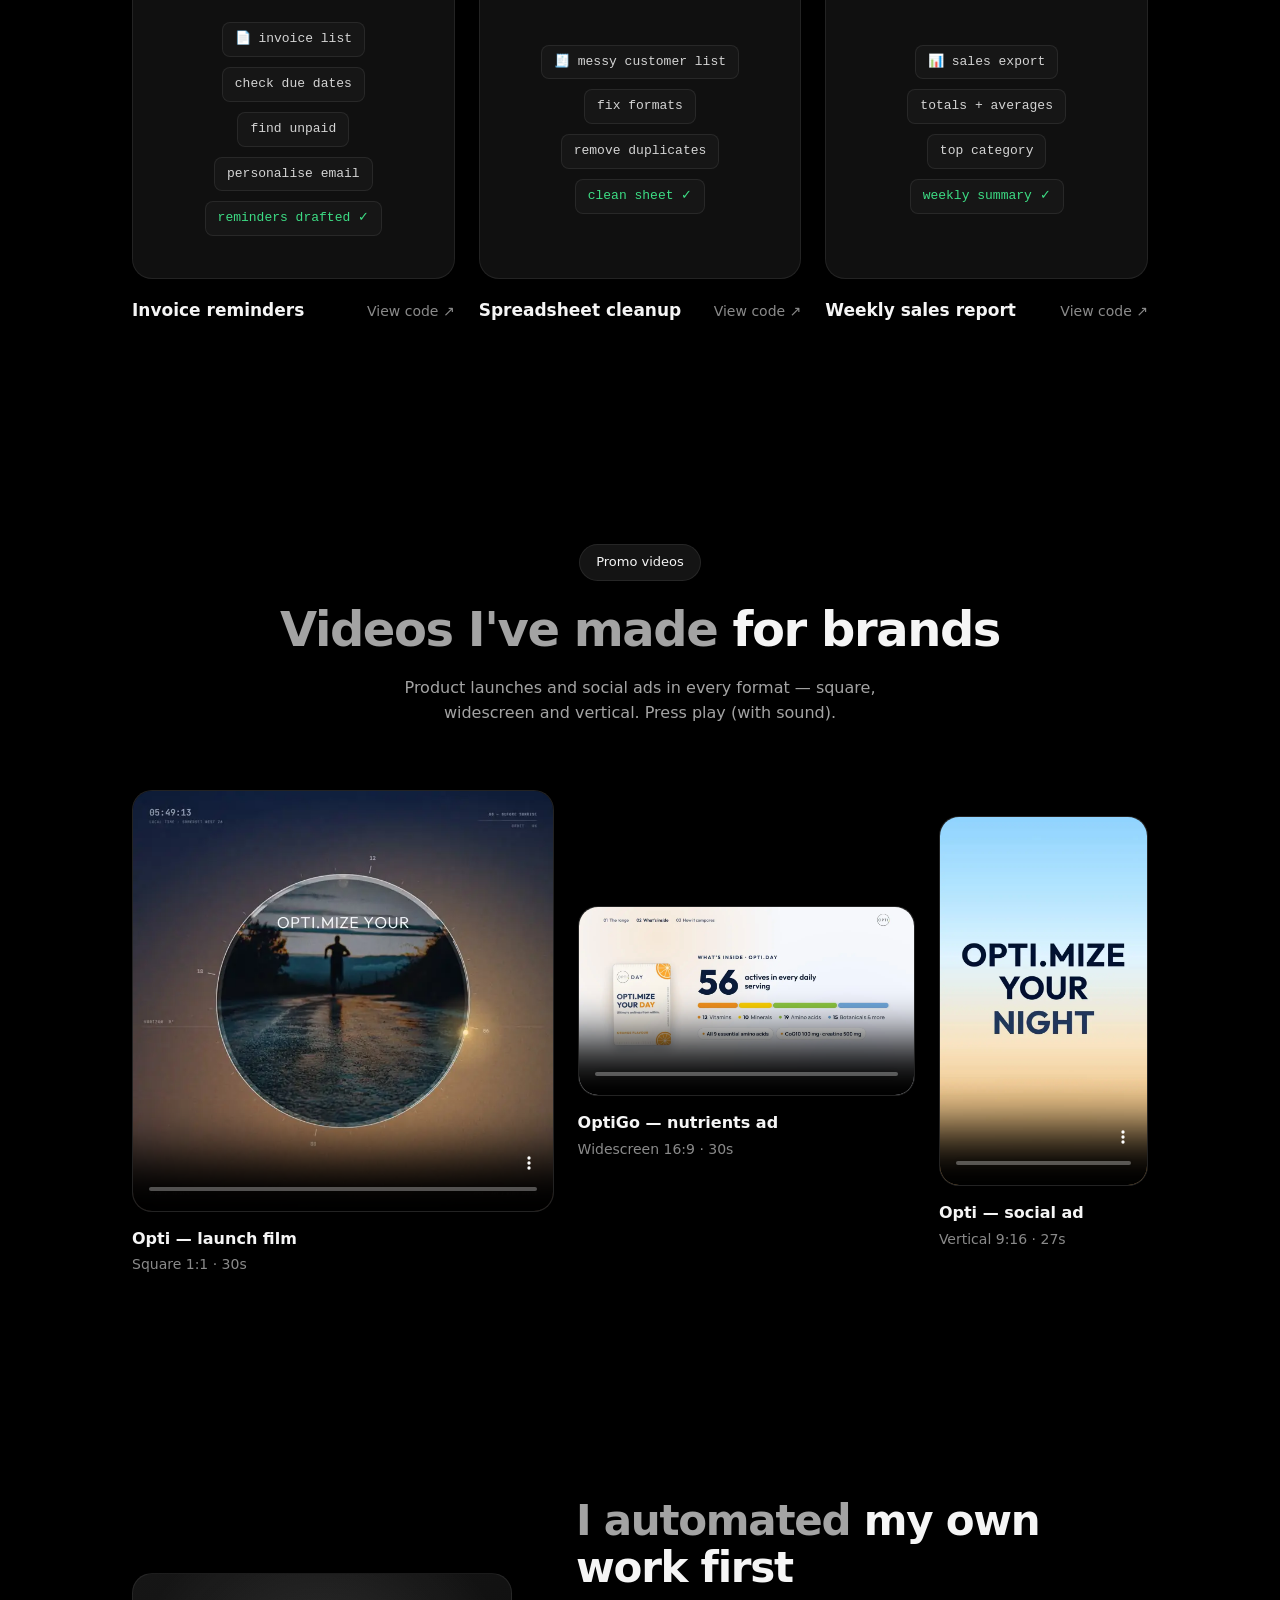
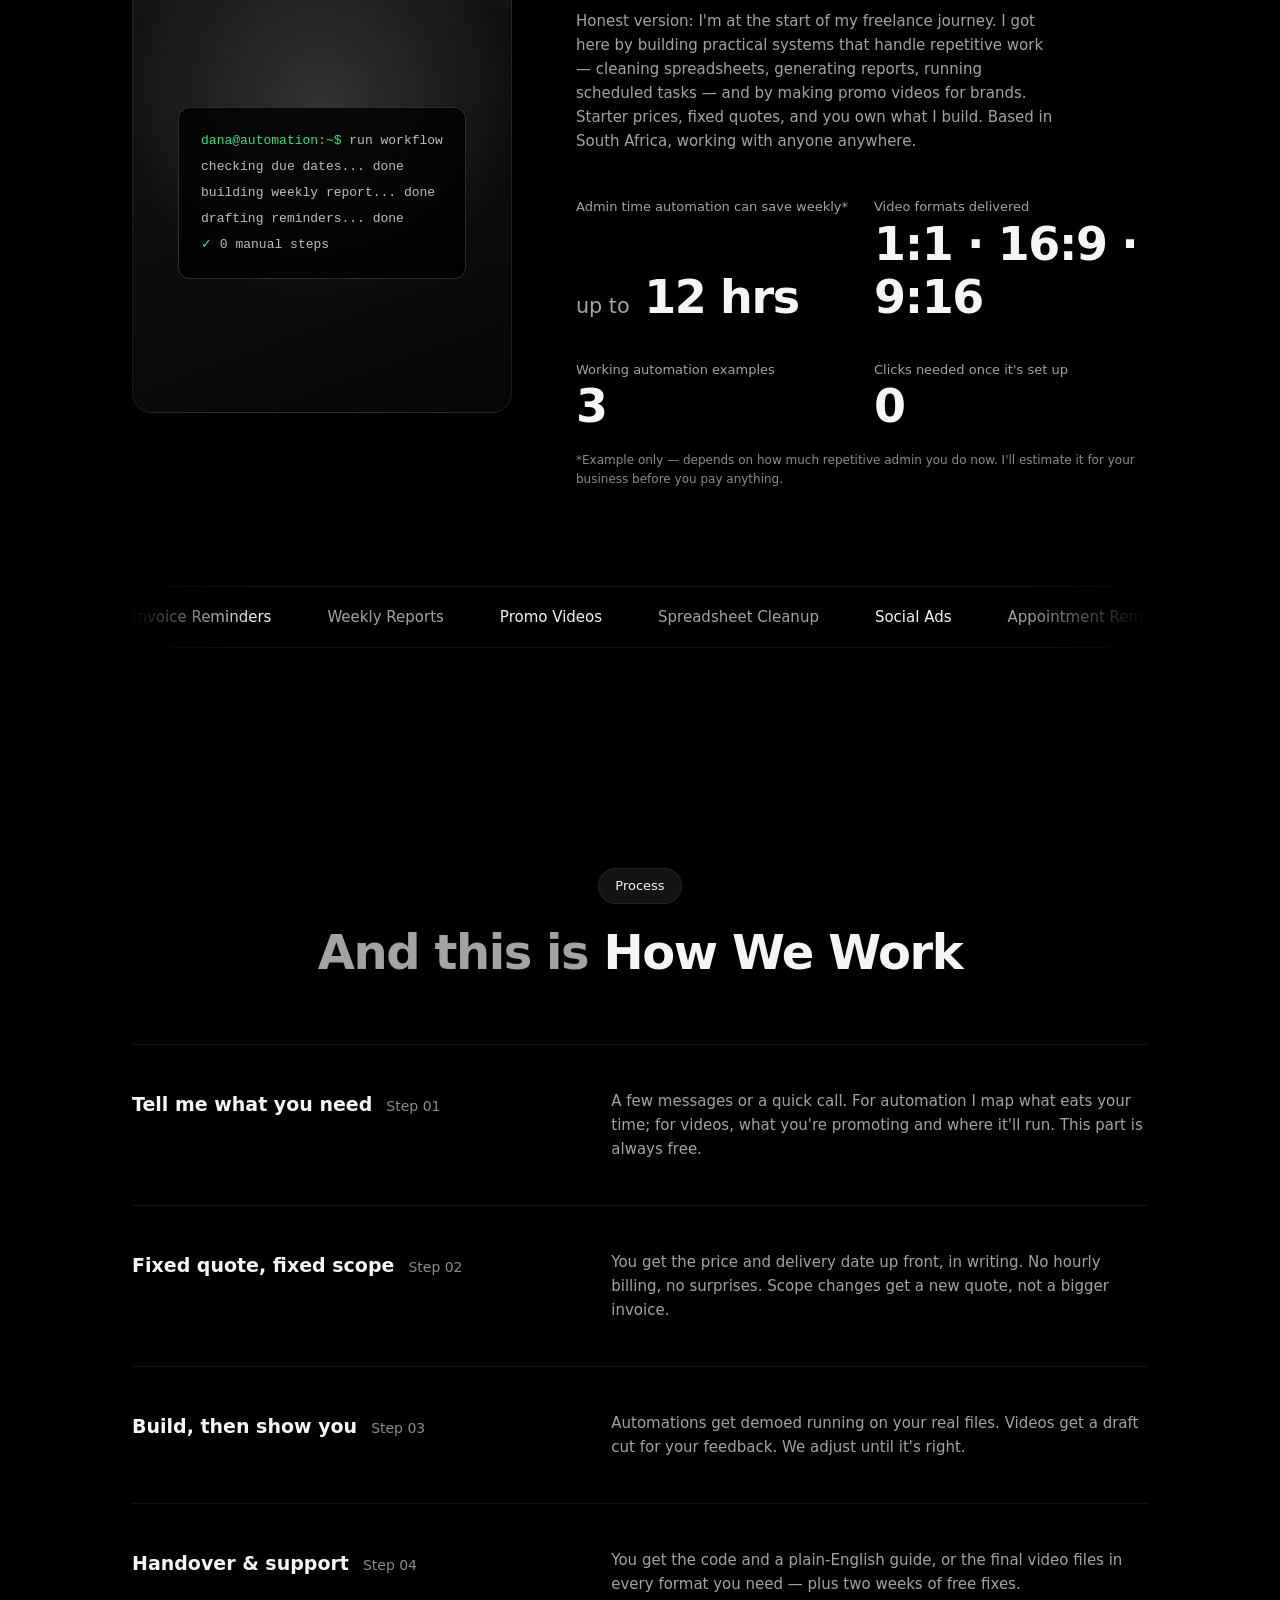
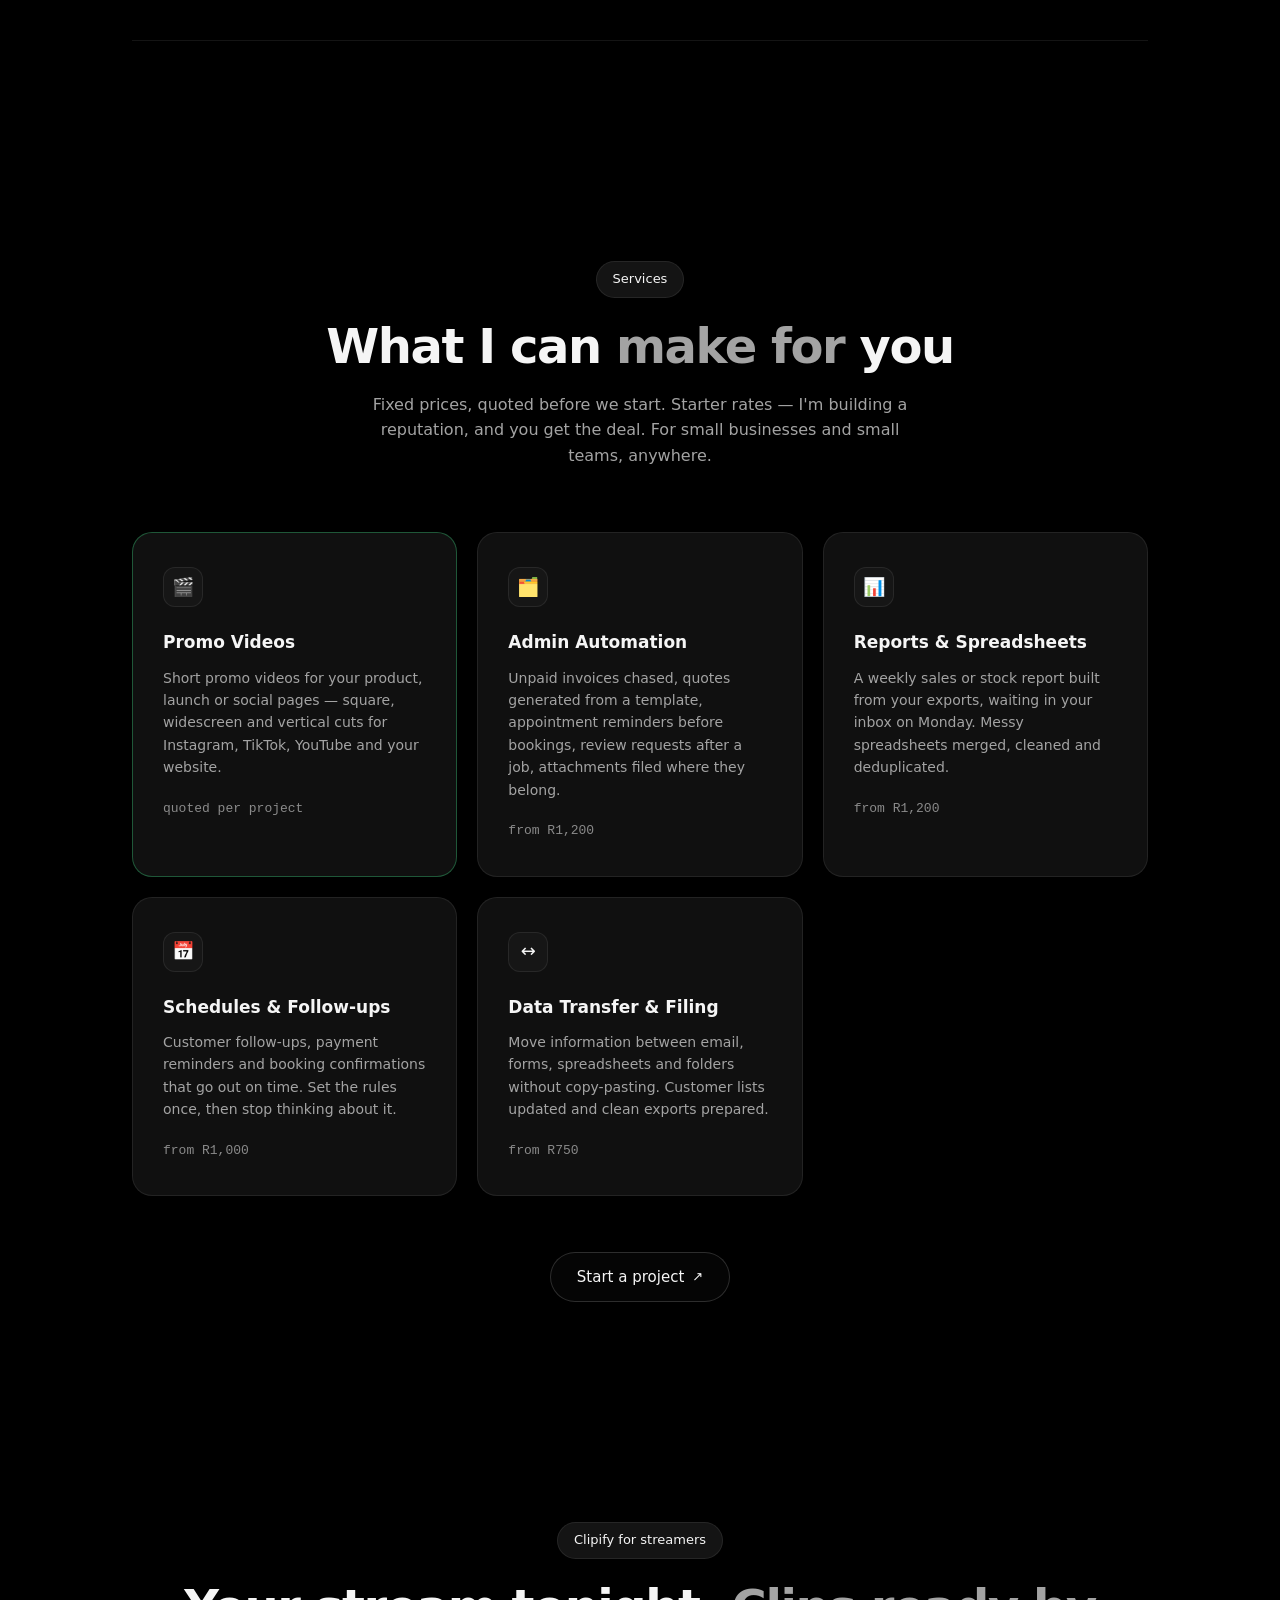
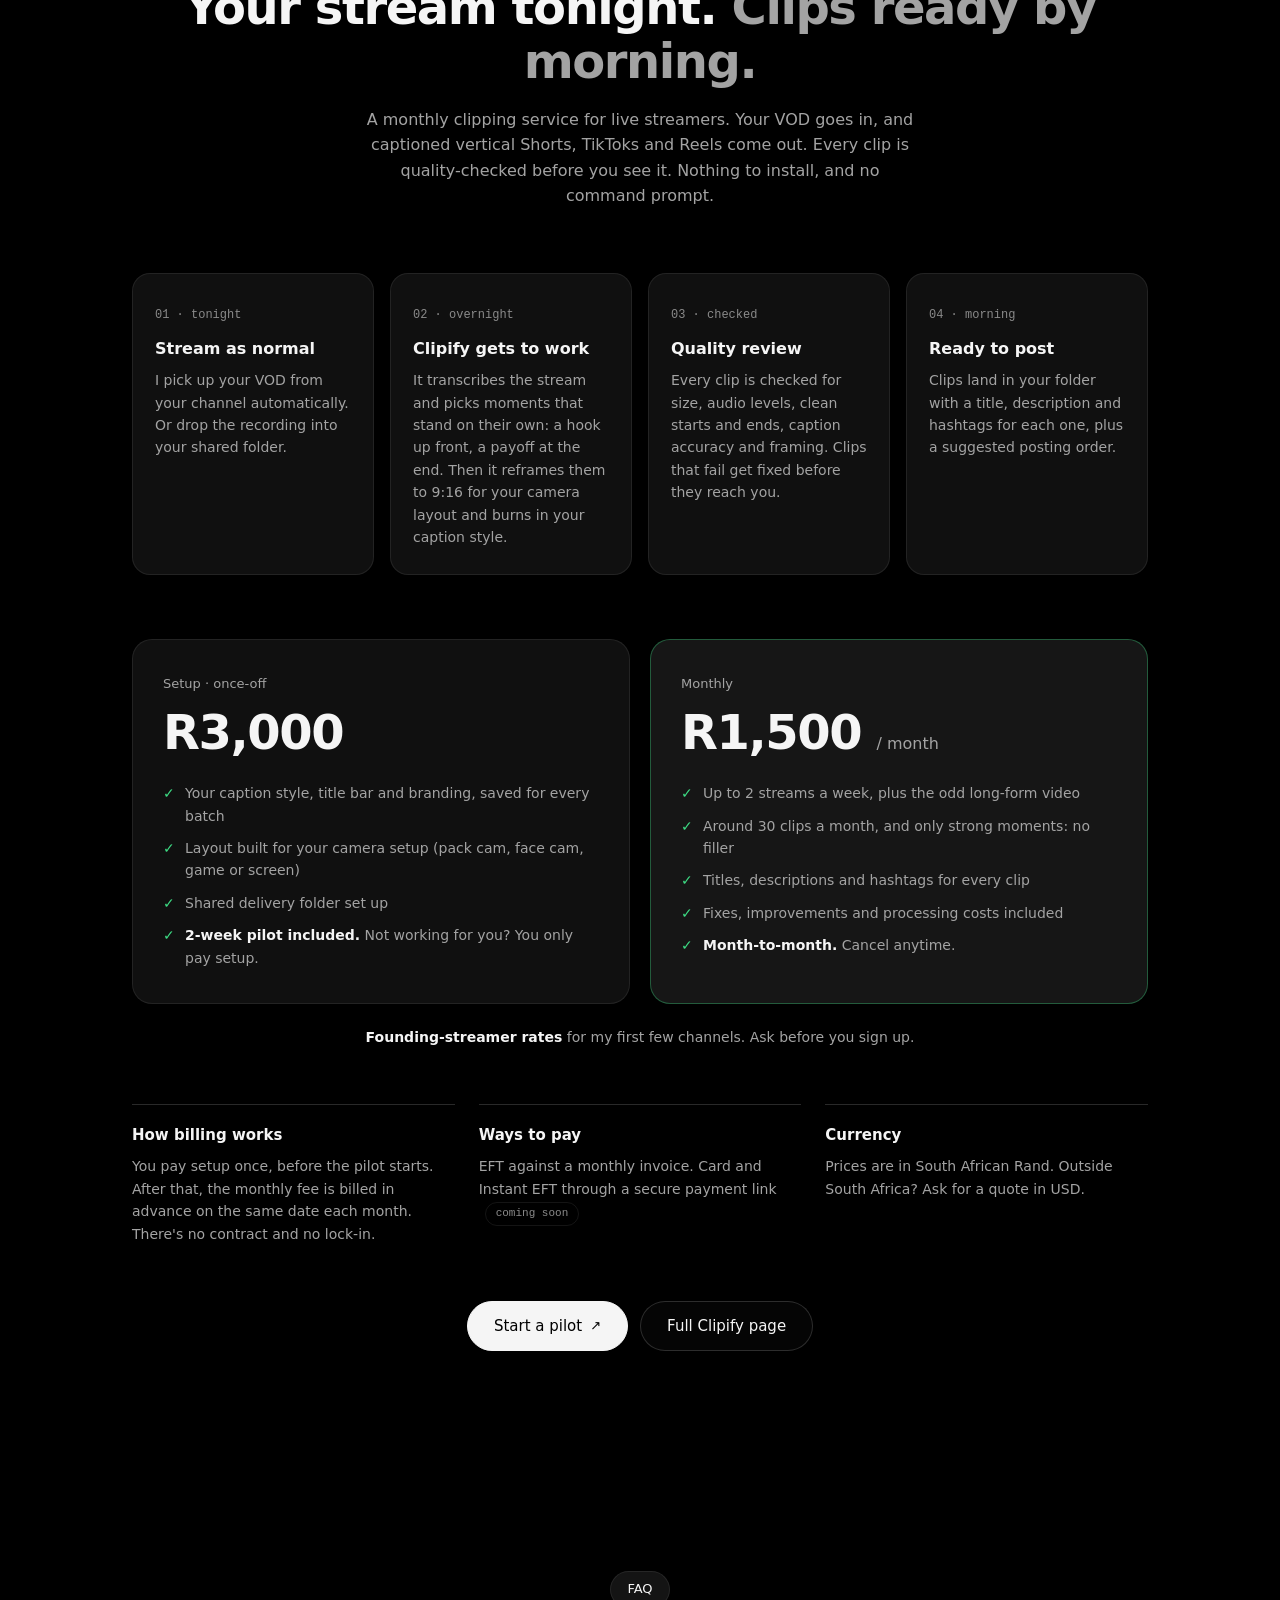
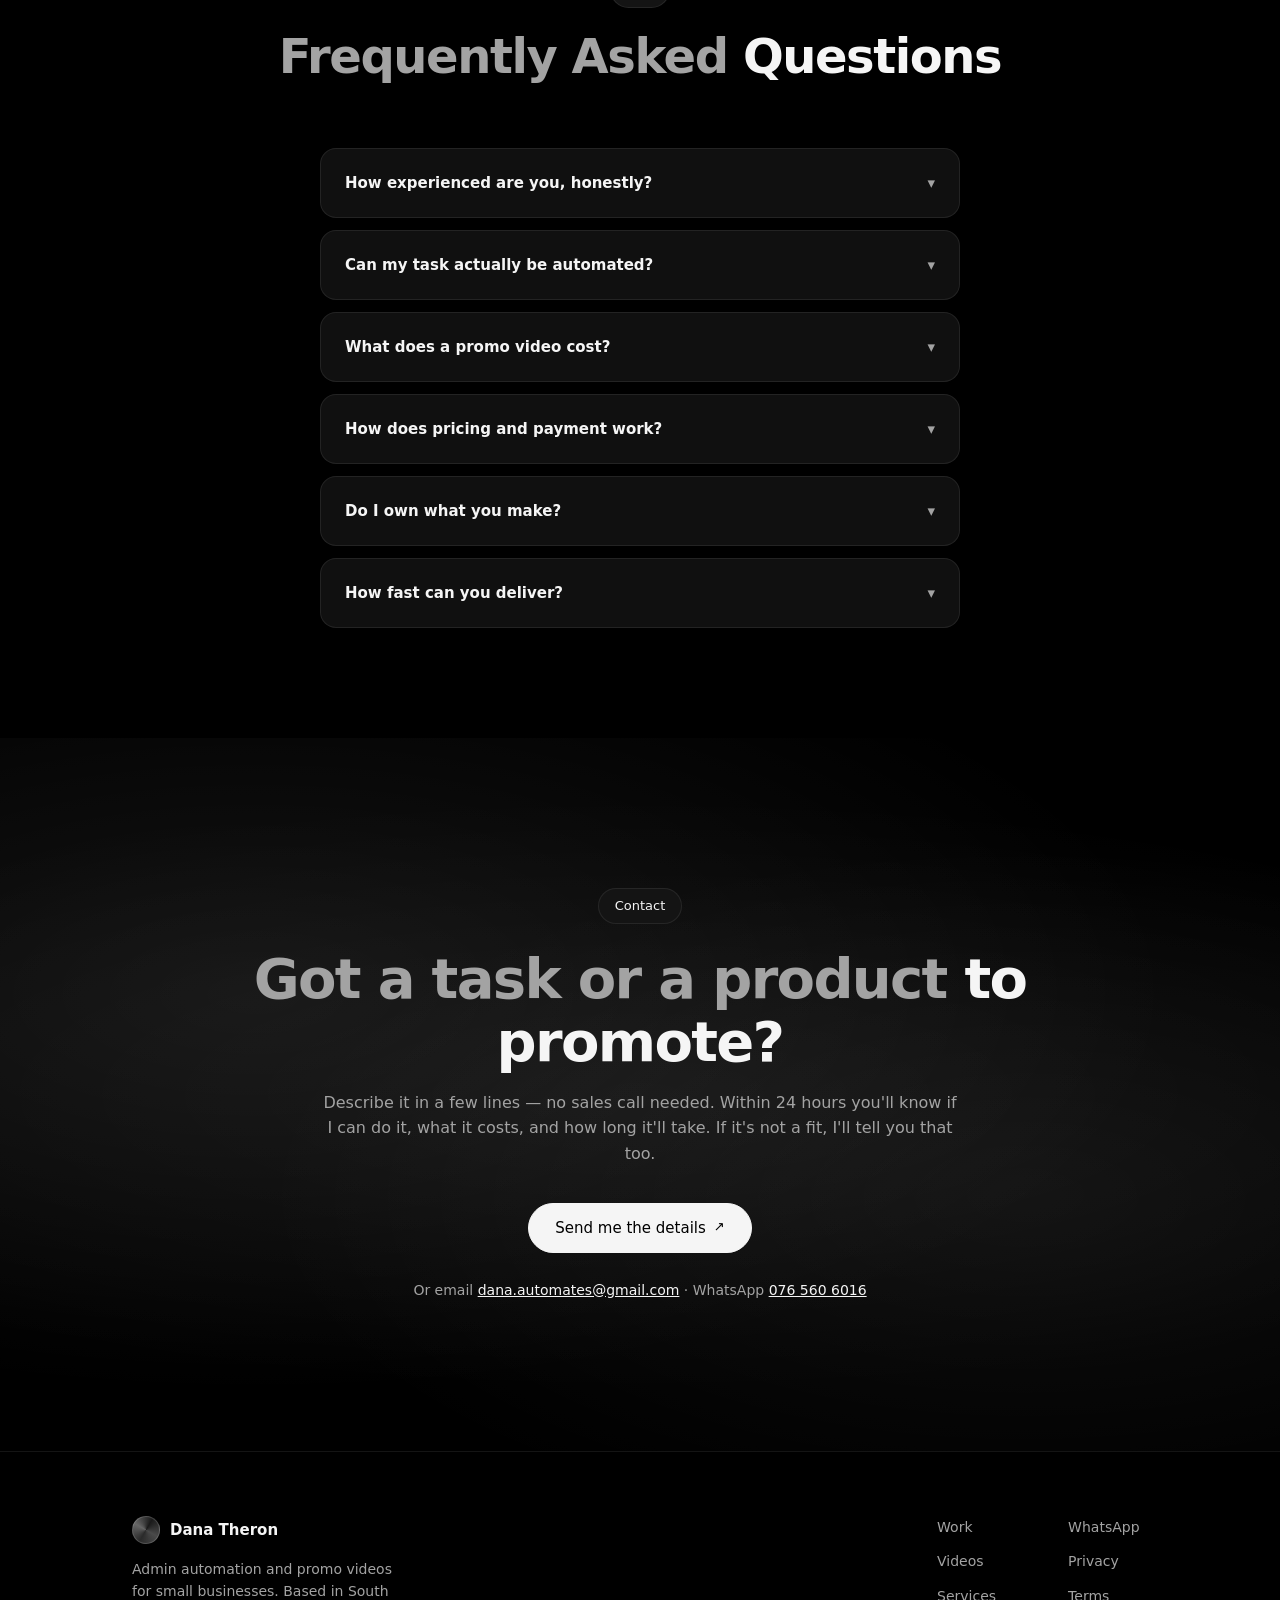
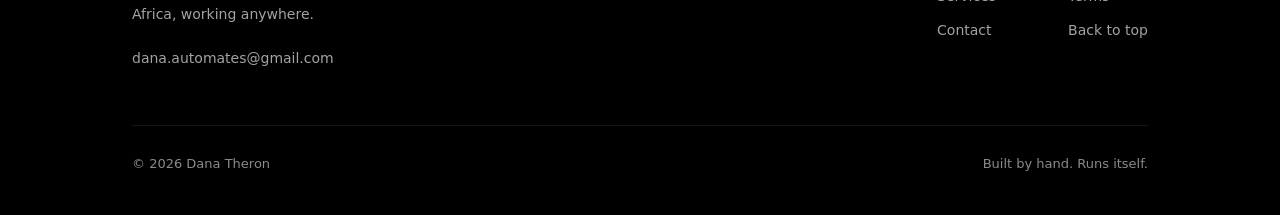
==== commit e031f03c: "Add standalone Clipify service page at /clipify/ Opus-style landing page with animated hero, pricing" ====
--- a/index.html
+++ b/index.html
@@ -31,6 +31,7 @@
       <a href="#work">Work</a>
       <a href="#videos">Videos</a>
       <a href="#services">Services</a>
+      <a href="clipify/">Clipify</a>
       <a href="#contact">Contact</a>
     </div>
   </div>
@@ -240,6 +241,84 @@
   </div>
 </section>
 
+<section id="clipify">
+  <div class="wrap">
+    <div class="sec-head reveal">
+      <span class="pill">Clipify for streamers</span>
+      <h2>Your stream tonight. <span class="dim">Clips ready by morning.</span></h2>
+      <p class="sub">A monthly clipping service for live streamers. Your VOD goes in, and captioned vertical Shorts, TikToks and Reels come out. Every clip is quality-checked before you see it. Nothing to install, and no command prompt.</p>
+    </div>
+
+    <ol class="steps4 reveal">
+      <li class="step">
+        <span class="n">01 · tonight</span>
+        <h3>Stream as normal</h3>
+        <p>I pick up your VOD from your channel automatically. Or drop the recording into your shared folder.</p>
+      </li>
+      <li class="step">
+        <span class="n">02 · overnight</span>
+        <h3>Clipify gets to work</h3>
+        <p>It transcribes the stream and picks moments that stand on their own: a hook up front, a payoff at the end. Then it reframes them to 9:16 for your camera layout and burns in your caption style.</p>
+      </li>
+      <li class="step">
+        <span class="n">03 · checked</span>
+        <h3>Quality review</h3>
+        <p>Every clip is checked for size, audio levels, clean starts and ends, caption accuracy and framing. Clips that fail get fixed before they reach you.</p>
+      </li>
+      <li class="step">
+        <span class="n">04 · morning</span>
+        <h3>Ready to post</h3>
+        <p>Clips land in your folder with a title, description and hashtags for each one, plus a suggested posting order.</p>
+      </li>
+    </ol>
+
+    <div class="plans reveal">
+      <div class="plan">
+        <div class="lbl">Setup · once-off</div>
+        <div class="amt">R3,000</div>
+        <ul>
+          <li>Your caption style, title bar and branding, saved for every batch</li>
+          <li>Layout built for your camera setup (pack cam, face cam, game or screen)</li>
+          <li>Shared delivery folder set up</li>
+          <li><b>2-week pilot included.</b> Not working for you? You only pay setup.</li>
+        </ul>
+      </div>
+      <div class="plan main">
+        <div class="lbl">Monthly</div>
+        <div class="amt">R1,500 <small>/ month</small></div>
+        <ul>
+          <li>Up to 2 streams a week, plus the odd long-form video</li>
+          <li>Around 30 clips a month, and only strong moments: no filler</li>
+          <li>Titles, descriptions and hashtags for every clip</li>
+          <li>Fixes, improvements and processing costs included</li>
+          <li><b>Month-to-month.</b> Cancel anytime.</li>
+        </ul>
+      </div>
+    </div>
+    <p class="founder reveal"><b>Founding-streamer rates</b> for my first few channels. Ask before you sign up.</p>
+
+    <div class="billing reveal">
+      <div class="bill">
+        <h3>How billing works</h3>
+        <p>You pay setup once, before the pilot starts. After that, the monthly fee is billed in advance on the same date each month. There's no contract and no lock-in.</p>
+      </div>
+      <div class="bill">
+        <h3>Ways to pay</h3>
+        <p>EFT against a monthly invoice. Card and Instant EFT through a secure payment link<span class="soon">coming soon</span></p>
+      </div>
+      <div class="bill">
+        <h3>Currency</h3>
+        <p>Prices are in South African Rand. Outside South Africa? Ask for a quote in USD.</p>
+      </div>
+    </div>
+
+    <div class="center-cta reveal">
+      <a class="btn solid" href="#contact" data-enquiry="Clipify pilot">Start a pilot <span class="arr" aria-hidden="true">↗</span></a>
+      <a class="btn" href="clipify/">Full Clipify page</a>
+    </div>
+  </div>
+</section>
+
 <section id="faq">
   <div class="wrap">
     <div class="sec-head reveal">
@@ -261,11 +340,11 @@
       </div>
       <div class="qa">
         <button type="button" aria-expanded="false" aria-controls="faq4">How does pricing and payment work?<span class="chev" aria-hidden="true">▾</span></button>
-        <div class="ans" id="faq4" hidden><p>Fixed price, quoted before any work starts. You approve the scope and the number; that's what you pay. South African clients can pay by EFT; international clients via PayPal or similar.</p></div>
+        <div class="ans" id="faq4" hidden><p>Fixed price, quoted before any work starts. You approve the scope and the number; that's what you pay. South African clients can pay by EFT; international clients via PayPal or similar. Clipify is the one monthly service: setup once, then billed monthly in advance, cancel anytime.</p></div>
       </div>
       <div class="qa">
         <button type="button" aria-expanded="false" aria-controls="faq5">Do I own what you make?<span class="chev" aria-hidden="true">▾</span></button>
-        <div class="ans" id="faq5" hidden><p>Yes. Automations come with the source code and a plain-English setup guide. Videos come as final files you can use anywhere. No subscriptions, no lock-in.</p></div>
+        <div class="ans" id="faq5" hidden><p>Yes. Automations come with the source code and a plain-English setup guide. Videos come as final files you can use anywhere. No subscriptions, no lock-in, except Clipify, which is month-to-month by design.</p></div>
       </div>
       <div class="qa">
         <button type="button" aria-expanded="false" aria-controls="faq6">How fast can you deliver?<span class="chev" aria-hidden="true">▾</span></button>
--- a/styles.css
+++ b/styles.css
@@ -30,7 +30,7 @@
 .skip:focus { left: 16px; z-index: 300; background: #fff; color: #000; padding: 8px 14px; border-radius: 8px; }
 
 /* reveal: content stays visible if JS never runs (main.js adds .js) */
-.js .reveal { opacity: 0; transform: translateY(24px); transition: opacity 0.8s ease, transform 0.8s ease; }
+.js .reveal { opacity: 0; transform: translateY(8px); transition: opacity 300ms cubic-bezier(0.23, 1, 0.32, 1), transform 300ms cubic-bezier(0.23, 1, 0.32, 1); }
 .js .reveal.in { opacity: 1; transform: none; }
 
 /* nav */
@@ -63,15 +63,19 @@
   border: 1px solid var(--border-strong); border-radius: 99px;
   color: var(--white); text-decoration: none; font: inherit;
   font-size: 15px; font-weight: 500; padding: 12px 26px;
-  transition: background 0.25s, border-color 0.25s, transform 0.25s;
+  transition: background 0.25s, border-color 0.25s, transform 160ms cubic-bezier(0.23, 1, 0.32, 1);
   background: rgba(255,255,255,0.02);
 }
-.btn:hover { background: rgba(255,255,255,0.08); border-color: rgba(255,255,255,0.3); transform: translateY(-1px); }
 .btn:disabled { opacity: 0.6; cursor: progress; }
-.btn .arr { font-size: 13px; transition: transform 0.25s; }
-.btn:hover .arr { transform: translate(2px, -2px); }
+.btn .arr { font-size: 13px; transition: transform 160ms cubic-bezier(0.23, 1, 0.32, 1); }
 .btn.solid { background: var(--white); color: #000; border-color: var(--white); }
-.btn.solid:hover { background: #ddd; }
+.btn:active:not(:disabled) { transform: scale(0.97); }
+/* hover motion for mouse only: a tap on a phone fires :hover and leaves it stuck */
+@media (hover: hover) and (pointer: fine) {
+  .btn:hover { background: rgba(255,255,255,0.08); border-color: rgba(255,255,255,0.3); }
+  .btn:hover .arr { transform: translate(2px, -2px); }
+  .btn.solid:hover { background: #ddd; }
+}
 
 h1, h2 { font-weight: 600; letter-spacing: -0.03em; line-height: 1.12; }
 .dim { color: var(--gray); }
@@ -81,11 +85,11 @@
 .hero h1 { font-size: clamp(40px, 6.5vw, 72px); max-width: 920px; margin: 28px auto 0; }
 .hero .sub { color: var(--gray); font-size: 17px; max-width: 580px; margin: 22px auto 0; }
 .hero .cta { margin-top: 36px; display: flex; gap: 12px; justify-content: center; flex-wrap: wrap; }
-.hero .wrap > * { animation: rise 0.9s cubic-bezier(.2,.8,.2,1) both; }
+.hero .wrap > * { animation: rise 500ms cubic-bezier(0.23, 1, 0.32, 1) both; }
 .hero .wrap > :nth-child(2) { animation-delay: 0.08s; }
 .hero .wrap > :nth-child(3) { animation-delay: 0.16s; }
 .hero .wrap > :nth-child(4) { animation-delay: 0.24s; }
-@keyframes rise { from { opacity: 0; transform: translateY(18px); } }
+@keyframes rise { from { opacity: 0; transform: translateY(12px); } }
 
 /* hero orb: the spin, float and breathing glow are baked into one looping video
    (tools/render_hero_orb.py). Phones decode video in hardware, so scrolling stays smooth;
@@ -101,7 +105,7 @@
   background: linear-gradient(to bottom, transparent 62%, var(--bg));
   pointer-events: none;
 }
-.orb-tilt { animation: orb-in 1.4s 0.2s cubic-bezier(.2,.8,.2,1) both; }
+.orb-tilt { animation: orb-in 600ms cubic-bezier(0.23, 1, 0.32, 1) both; }
 @keyframes orb-in { from { opacity: 0; } }
 .orb {
   display: block; width: min(560px, 90vw); height: auto; aspect-ratio: 1;
@@ -113,10 +117,7 @@
     .orb-scroll { animation: scroll-turn linear both; animation-timeline: scroll(root block); animation-range: 0px 1400px; }
   }
   .blob-stage { perspective: 1000px; }
-  .orb-tilt {
-    transform: translate3d(var(--pointer-x), var(--pointer-y), 0) rotateX(var(--tilt-x)) rotateY(var(--tilt-y));
-    transition: transform 260ms cubic-bezier(.2,.8,.2,1);
-  }
+  .orb-tilt { transition: transform 260ms cubic-bezier(0.23, 1, 0.32, 1); } /* main.js sets the transform */
 }
 @keyframes scroll-turn { to { rotate: 210deg; } }
 /* touch screens: a live blur over moving video is expensive in iPhone Safari, so use a solid bar */
@@ -137,10 +138,10 @@
 .shot {
   background: var(--card); border: 1px solid var(--border); border-radius: 20px;
   height: 300px; display: flex; align-items: center; justify-content: center;
-  overflow: hidden; transition: transform 0.35s ease, border-color 0.35s;
+  overflow: hidden; transition: border-color 200ms ease-out;
 }
 .shot img { width: 100%; height: 100%; object-fit: cover; object-position: top left; }
-.project:hover .shot { transform: translateY(-4px); border-color: var(--border-strong); }
+@media (hover: hover) and (pointer: fine) { .project:hover .shot { border-color: var(--border-strong); } }
 .pipeflow { /* steps stacked top-to-bottom; the glow running down them shows the flow */
   font-family: var(--mono); font-size: 13px; color: var(--gray);
   display: flex; flex-direction: column; gap: 10px; align-items: center; padding: 0 20px;
@@ -149,12 +150,18 @@
 .pipeflow .a { display: none; }
 .pipeflow .node {
   background: var(--card-2); border: 1px solid var(--border); padding: 6px 12px; border-radius: 8px; color: #d4d4d4; white-space: nowrap;
-  animation: step 4s ease-in-out infinite; animation-delay: calc(var(--i, 0) * 0.5s);
-}
-/* each step lights up in turn, like the workflow is running */
+  position: relative;
+}
+/* each step lights up in turn, like the workflow is running.
+   The glow is drawn once on ::after and only its opacity animates (no repaint per frame). */
+.pipeflow .node::after {
+  content: ""; position: absolute; inset: -1px; border-radius: inherit; pointer-events: none;
+  border: 1px solid rgba(61,220,132,0.65); box-shadow: 0 0 16px rgba(61,220,132,0.22);
+  opacity: 0; animation: step 4s ease-in-out infinite; animation-delay: calc(var(--i, 0) * 0.5s);
+}
 @keyframes step {
-  0%, 30%, 100% { border-color: var(--border); box-shadow: none; }
-  8%, 18% { border-color: rgba(61,220,132,0.65); box-shadow: 0 0 16px rgba(61,220,132,0.22); }
+  0%, 30%, 100% { opacity: 0; }
+  8%, 18% { opacity: 1; }
 }
 .pipeflow .ok { color: var(--green); }
 .cap { display: flex; align-items: baseline; justify-content: space-between; gap: 14px; margin-top: 18px; }
@@ -184,9 +191,11 @@
 .portrait .term .p { color: var(--green); }
 .about h2 { font-size: clamp(28px, 3.6vw, 42px); }
 .about .bio { color: var(--gray); font-size: 15px; margin-top: 18px; max-width: 480px; }
-.stats { display: grid; grid-template-columns: 1fr 1fr; gap: 36px 24px; margin-top: 44px; }
+/* 200px min = widest number ("1:1 · 16:9 · 9:16") on one line; narrower drops to 1 column */
+.stats { display: grid; grid-template-columns: repeat(auto-fit, minmax(min(100%, 200px), 1fr)); gap: 36px 24px; margin-top: 44px; }
+.stat { display: flex; flex-direction: column; }
 .stat .lbl { color: var(--gray); font-size: 13px; }
-.stat .num { font-size: clamp(34px, 4vw, 46px); font-weight: 600; letter-spacing: -0.03em; line-height: 1.15; }
+.stat .num { margin-top: auto; /* numbers line up even when labels wrap differently */ font-size: clamp(34px, 4vw, 46px); font-weight: 600; letter-spacing: -0.03em; line-height: 1.15; }
 .stat .num small { font-size: 0.45em; font-weight: 500; color: var(--gray); letter-spacing: 0; }
 .footnote { color: var(--gray-dim); font-size: 12px; margin-top: 18px; }
 
@@ -214,15 +223,44 @@
 .scard {
   display: block; color: inherit; text-decoration: none;
   background: var(--card); border: 1px solid var(--border); border-radius: 20px;
-  padding: 34px 30px; transition: transform 0.3s, border-color 0.3s;
-}
-.scard:hover { transform: translateY(-4px); border-color: var(--border-strong); }
+  padding: 34px 30px; transition: border-color 200ms ease-out;
+}
+@media (hover: hover) and (pointer: fine) { .scard:hover { border-color: var(--border-strong); } }
 .scard.featured { border-color: rgba(61,220,132,0.35); }
 .scard .ico { width: 40px; height: 40px; border-radius: 12px; background: var(--card-2); border: 1px solid var(--border); display: flex; align-items: center; justify-content: center; font-size: 18px; margin-bottom: 22px; }
 .scard h3 { font-size: 17px; font-weight: 600; margin-bottom: 10px; }
 .scard p { color: var(--gray); font-size: 14px; }
 .scard .price { font-family: var(--mono); font-size: 13px; color: var(--gray-dim); margin-top: 20px; }
-.center-cta { text-align: center; margin-top: 56px; }
+.center-cta { display: flex; justify-content: center; flex-wrap: wrap; gap: 12px; margin-top: 56px; }
+
+/* clipify: streamer subscription */
+.steps4 { display: grid; grid-template-columns: repeat(4, 1fr); gap: 16px; list-style: none; }
+.step { background: var(--card); border: 1px solid var(--border); border-radius: 18px; padding: 26px 22px; }
+.step .n { font-family: var(--mono); font-size: 12px; color: var(--gray-dim); }
+.step h3 { font-size: 16px; font-weight: 600; margin: 10px 0 8px; }
+.step p { color: var(--gray); font-size: 14px; }
+.plans { display: grid; grid-template-columns: 1fr 1fr; gap: 20px; margin-top: 64px; }
+.plan { background: var(--card); border: 1px solid var(--border); border-radius: 20px; padding: 34px 30px; }
+.plan.main { border-color: rgba(61,220,132,0.35); background: var(--card-2); }
+.plan .lbl { color: var(--gray); font-size: 13px; font-weight: 500; }
+.plan .amt { font-size: clamp(36px, 4.4vw, 48px); font-weight: 600; letter-spacing: -0.03em; line-height: 1.15; margin-top: 10px; }
+.plan .amt small { font-size: 16px; color: var(--gray); font-weight: 500; letter-spacing: 0; }
+.plan ul { list-style: none; margin-top: 22px; display: flex; flex-direction: column; gap: 10px; }
+.plan li { color: var(--gray); font-size: 14px; padding-left: 22px; position: relative; }
+.plan li::before { content: "✓"; position: absolute; left: 0; color: var(--green); }
+.plan li b { color: var(--white); font-weight: 600; }
+.founder { text-align: center; color: var(--gray); font-size: 14px; margin-top: 22px; }
+.founder b { color: var(--white); font-weight: 600; }
+.billing { display: grid; grid-template-columns: repeat(3, 1fr); gap: 24px; margin-top: 56px; }
+.bill { border-top: 1px solid var(--border-strong); padding-top: 18px; }
+.bill h3 { font-size: 15px; font-weight: 600; margin-bottom: 8px; }
+.bill p { color: var(--gray); font-size: 14px; }
+.soon { font-family: var(--mono); font-size: 11px; color: var(--gray-dim); border: 1px solid var(--border); border-radius: 99px; padding: 3px 10px; margin-left: 6px; white-space: nowrap; display: inline-block; line-height: 1.4; }
+@media (max-width: 860px) {
+  .steps4 { grid-template-columns: 1fr 1fr; }
+  .plans, .billing { grid-template-columns: 1fr; }
+}
+@media (max-width: 520px) { .steps4 { grid-template-columns: 1fr; } }
 
 /* FAQ */
 .faq { max-width: 640px; margin: 0 auto; display: flex; flex-direction: column; gap: 12px; }
@@ -234,7 +272,7 @@
   padding: 22px 24px; cursor: pointer;
   display: flex; justify-content: space-between; align-items: center; gap: 16px;
 }
-.qa .chev { color: var(--gray); transition: transform 0.3s; flex-shrink: 0; }
+.qa .chev { color: var(--gray); transition: transform 200ms cubic-bezier(0.23, 1, 0.32, 1); flex-shrink: 0; }
 .qa button[aria-expanded="true"] .chev { transform: rotate(180deg); }
 .qa .ans p { color: var(--gray); font-size: 14px; padding: 0 24px 22px; }
 
@@ -288,9 +326,10 @@
   display: flex; align-items: center; gap: 8px;
   background: #25d366; color: #052e16; text-decoration: none;
   font-weight: 600; font-size: 15px; padding: 12px 18px 12px 14px; border-radius: 99px;
-  box-shadow: 0 8px 30px rgba(0,0,0,0.55); transition: transform 0.25s;
-}
-.wa-float:hover { transform: translateY(-2px); }
+  box-shadow: 0 8px 30px rgba(0,0,0,0.55); transition: transform 160ms cubic-bezier(0.23, 1, 0.32, 1);
+}
+.wa-float:active { transform: scale(0.97); }
+@media (hover: hover) and (pointer: fine) { .wa-float:hover { transform: translateY(-2px); } }
 .wa-float svg { width: 22px; height: 22px; }
 
 /* footer */
@@ -342,6 +381,6 @@
   .hero .wrap > *, .orb-tilt, .orb-scroll,
   .pipeflow .node, .marquee, .contact .fluid { animation: none; }
   .orb-tilt { transform: none; transition: none; }
-  .js .reveal { opacity: 1; transform: none; transition: none; }
-  .btn, .shot, .scard { transition: none; }
-}
+  .js .reveal { transform: none; transition: opacity 200ms ease-out; } /* keep a gentle fade, drop the movement */
+  .btn:active, .wa-float:active, .wa-float:hover { transform: none; }
+}
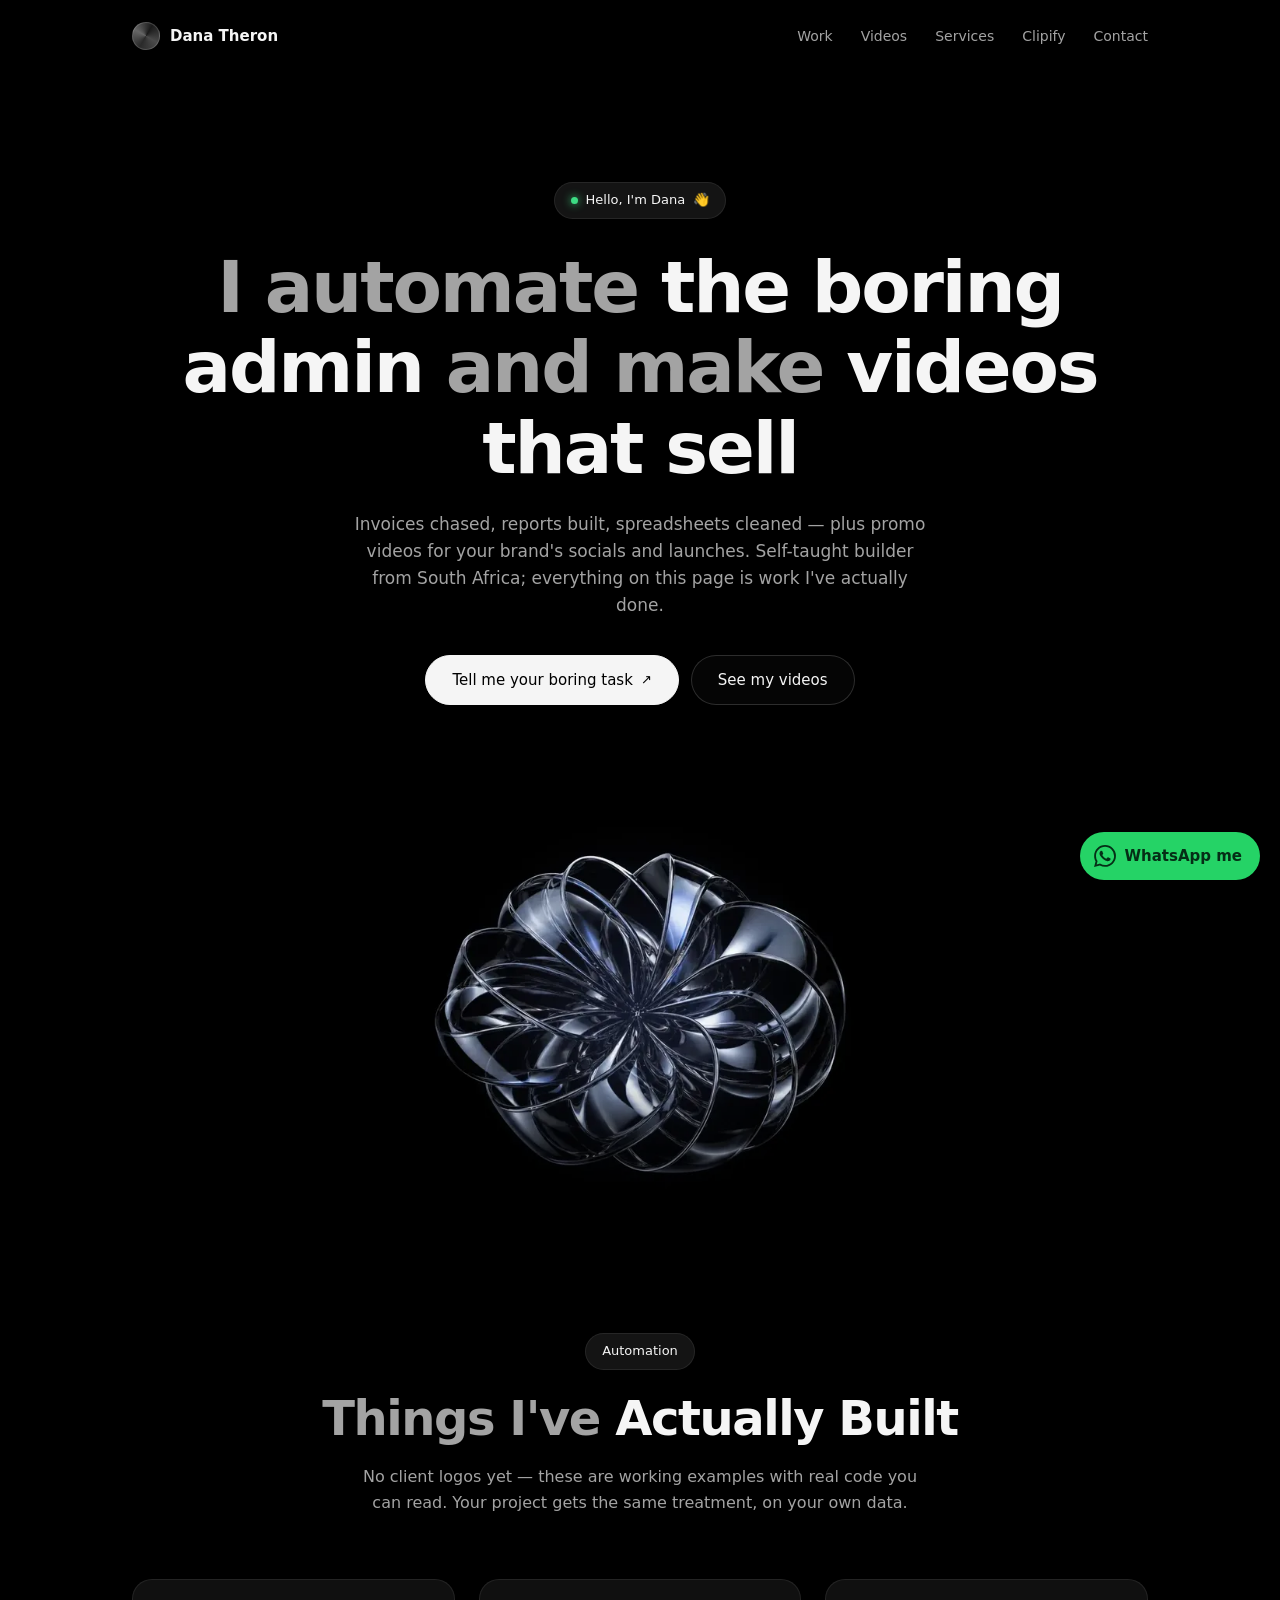
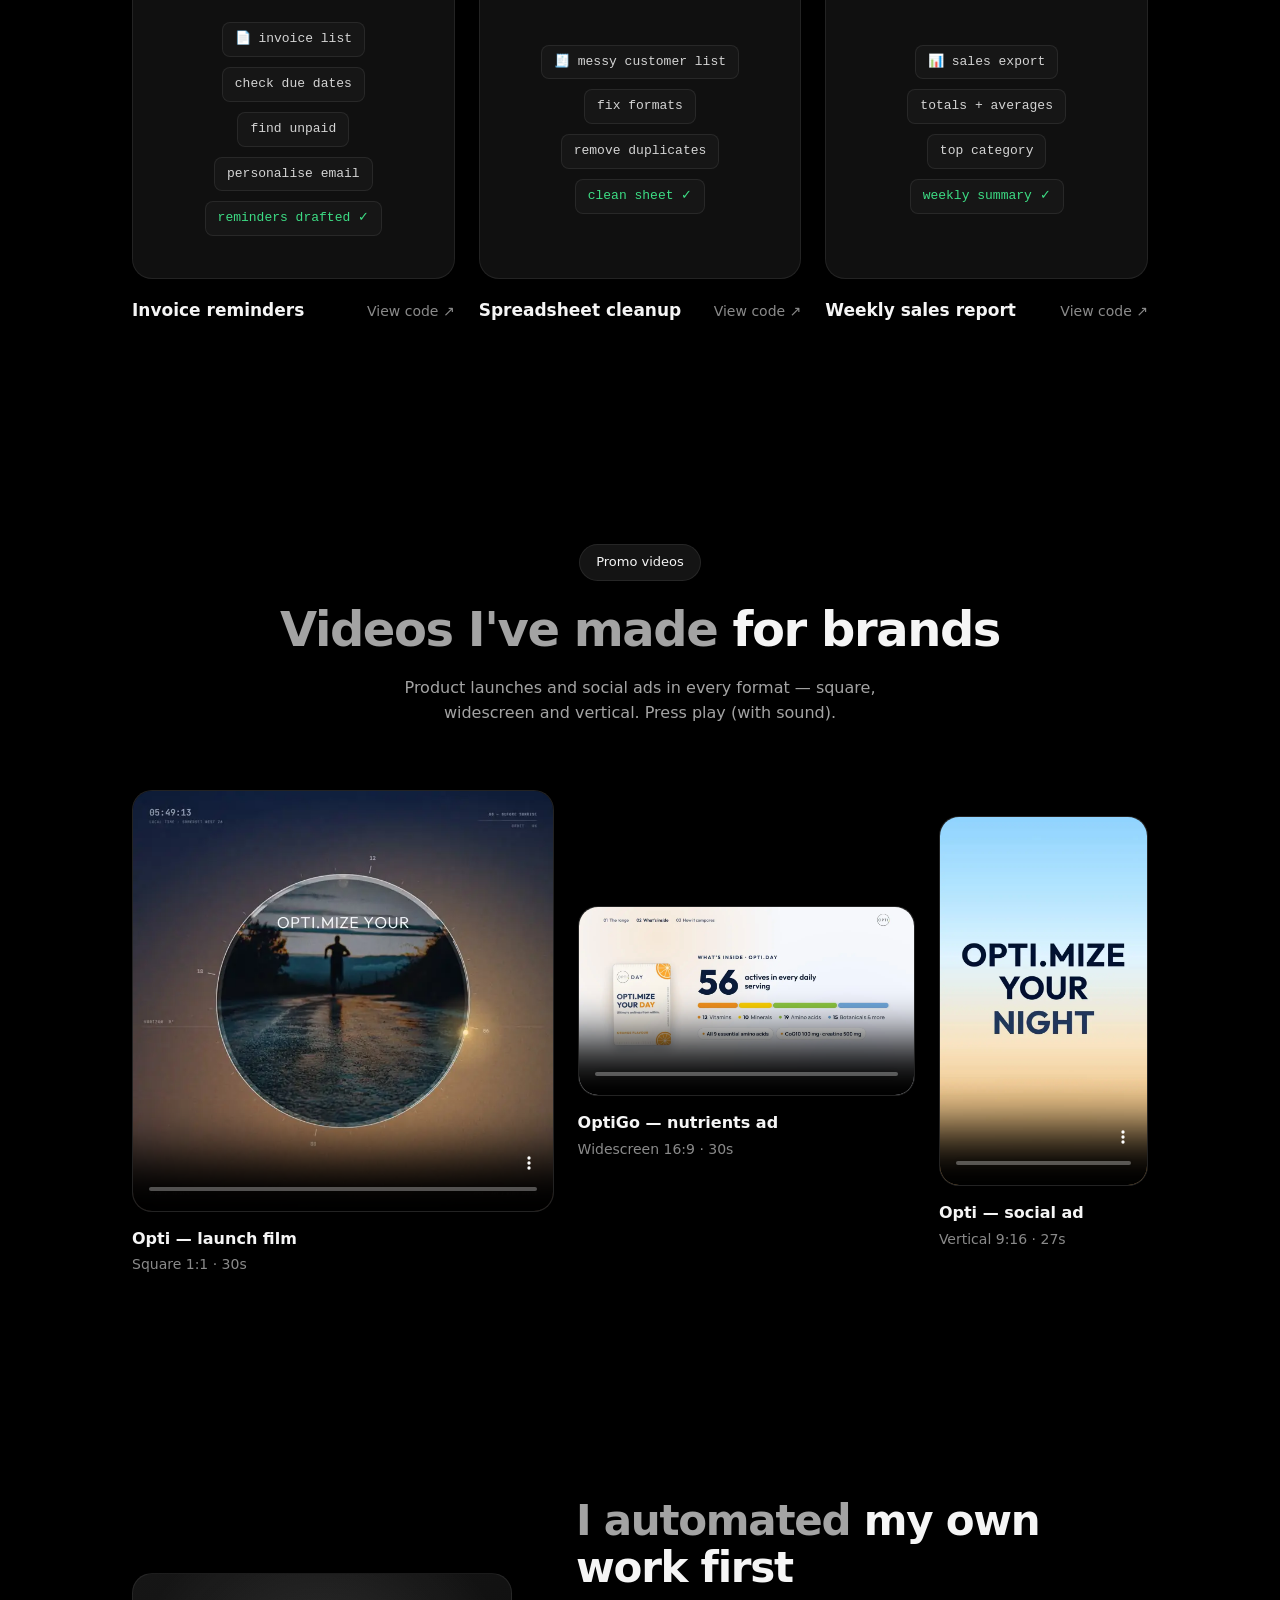
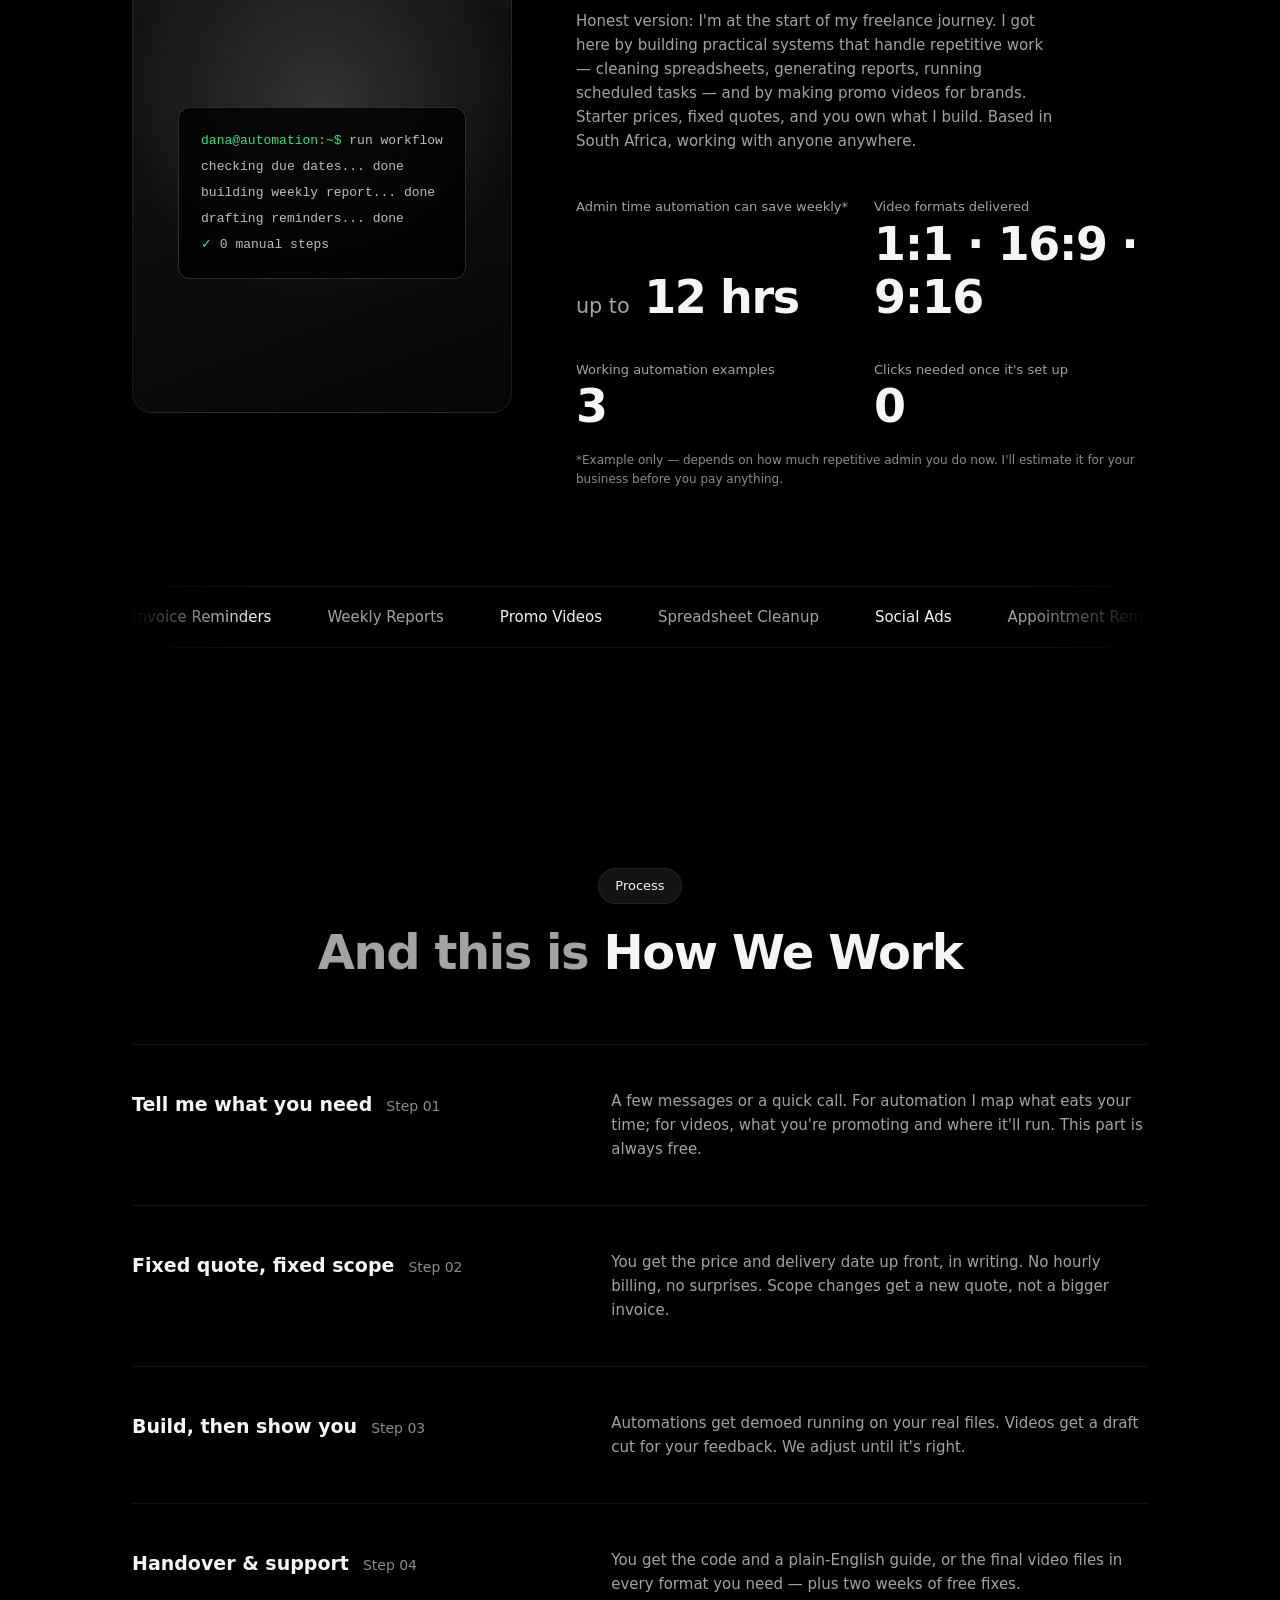
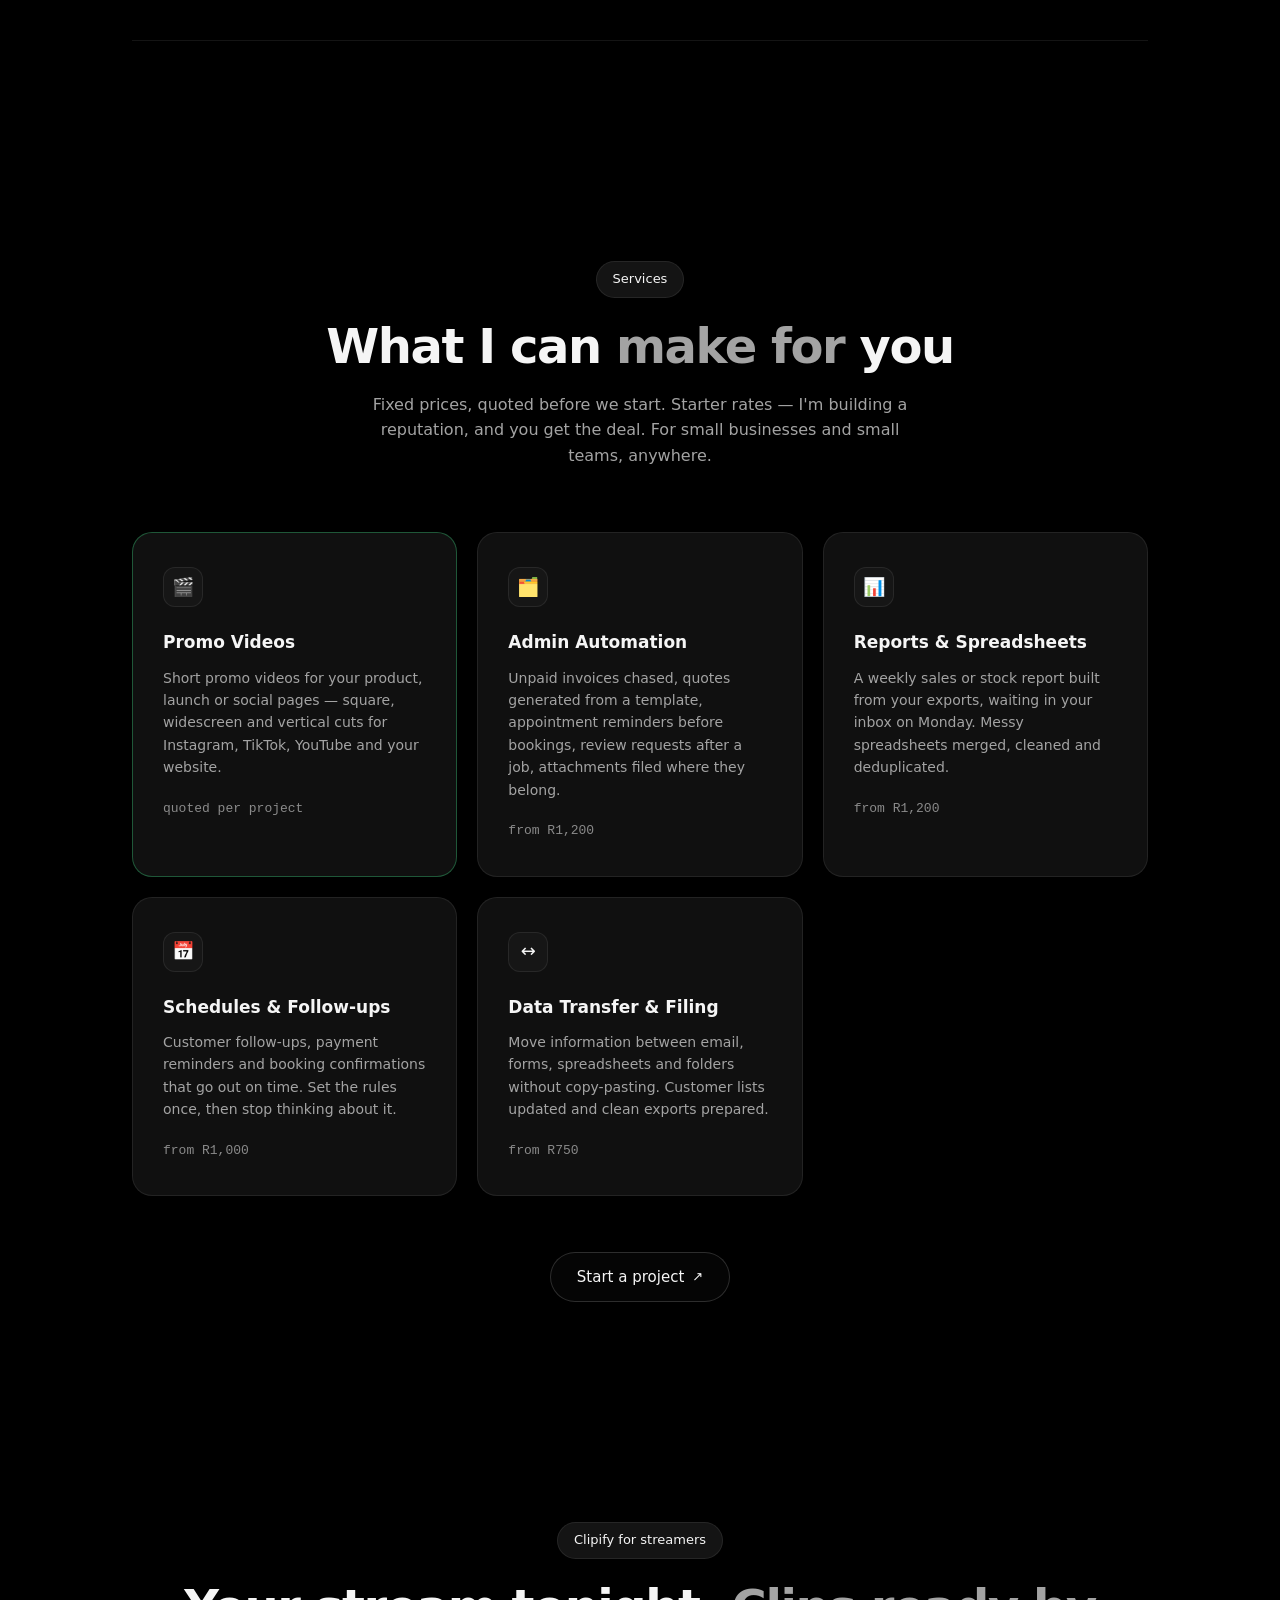
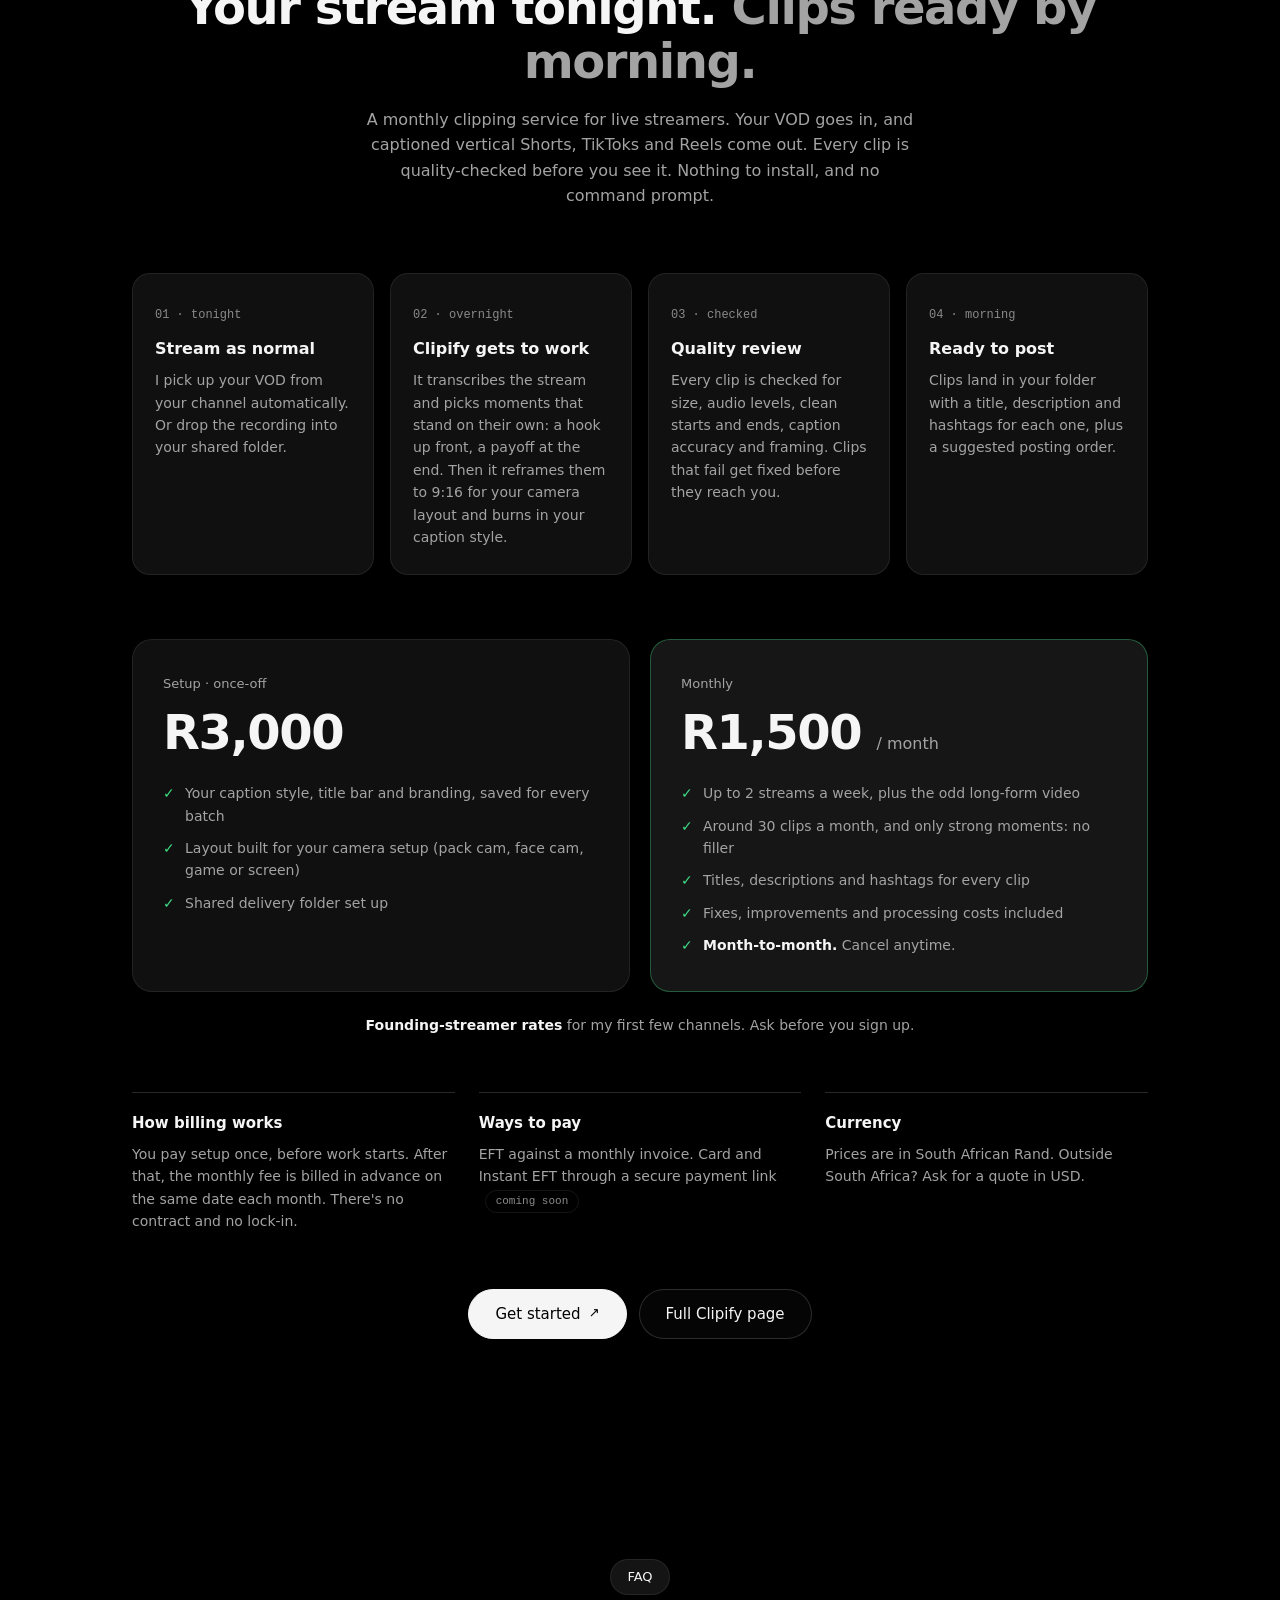
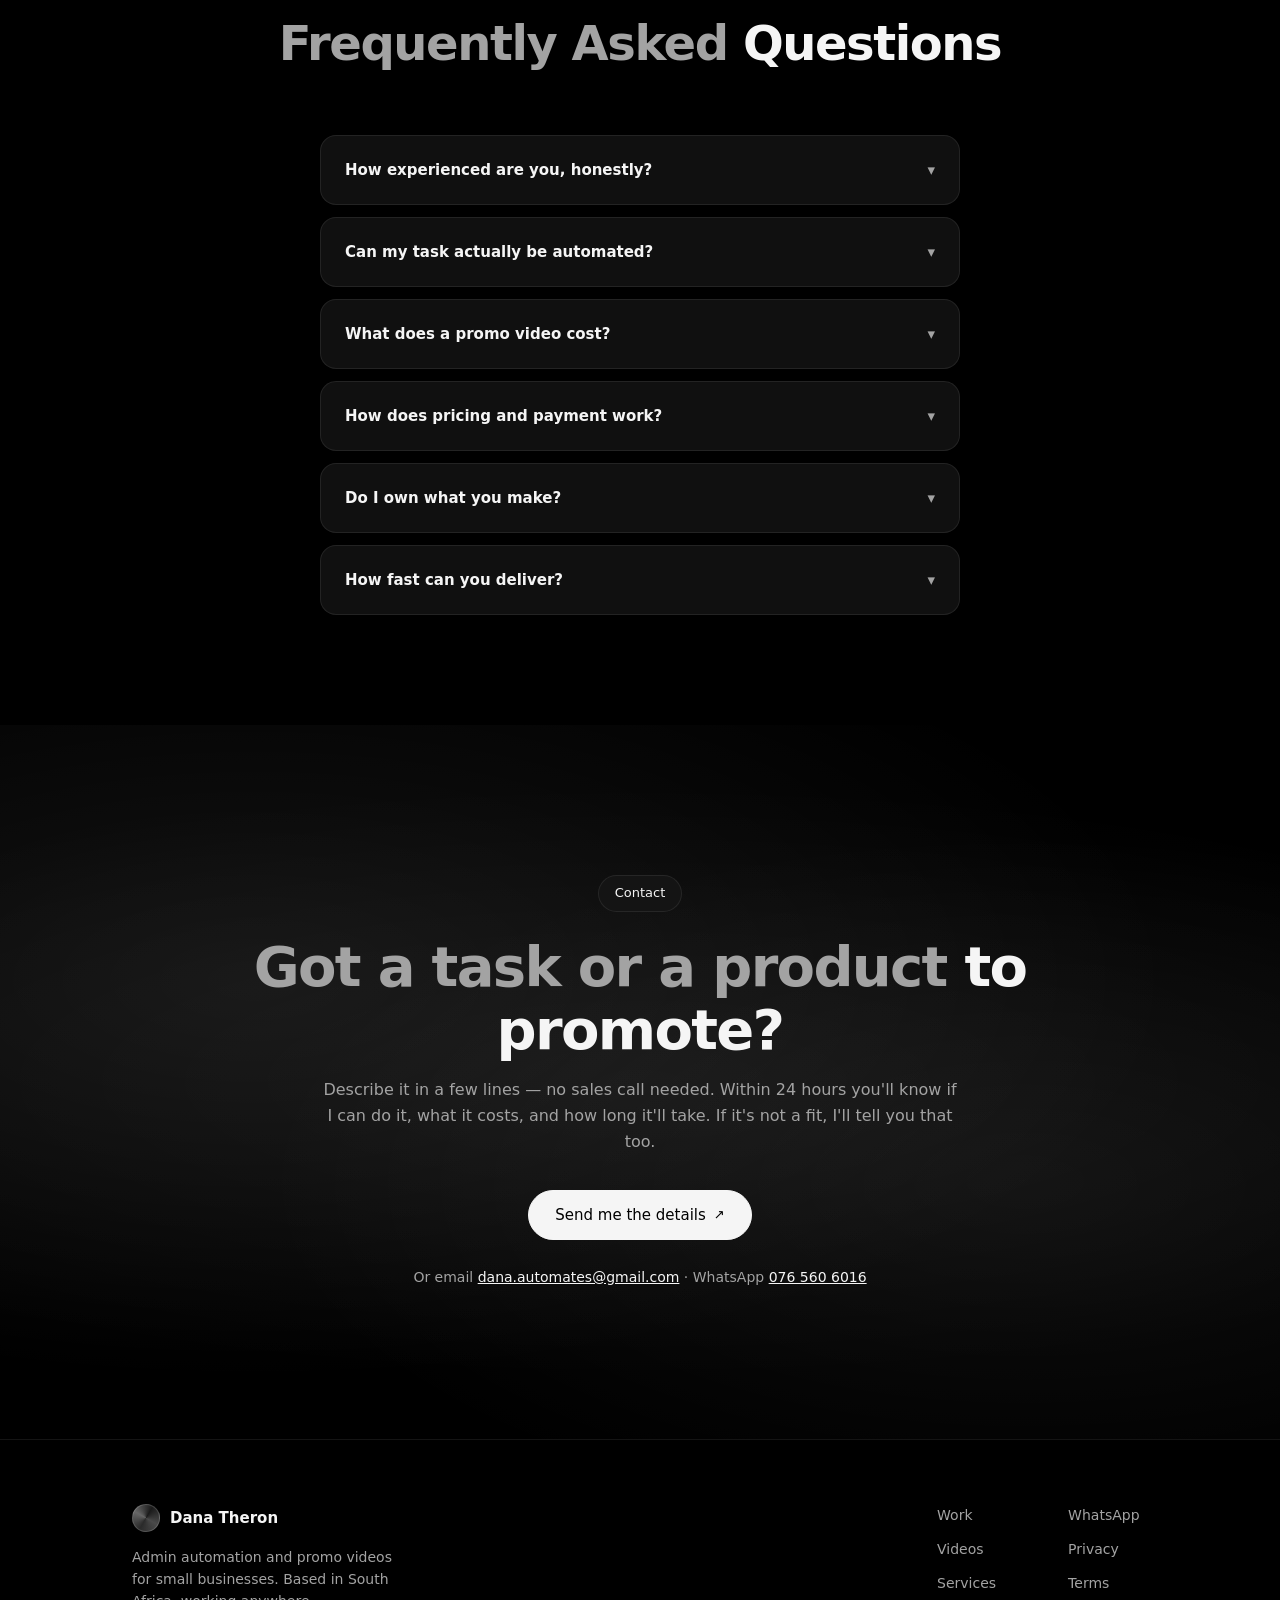
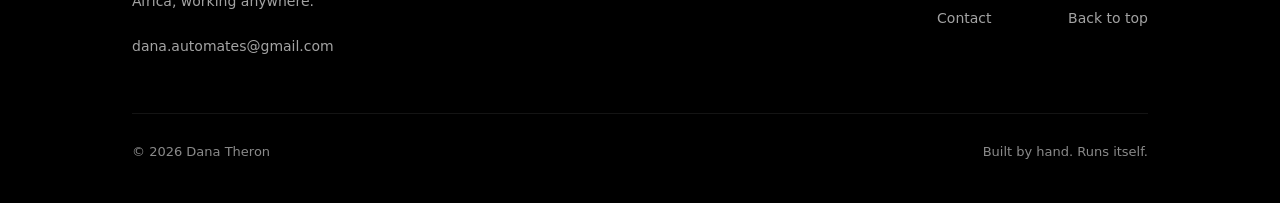
==== commit 71691f10: "Remove pilot offer from public Clipify pricing Pilot is a one-off for the first client, so buttons n" ====
--- a/index.html
+++ b/index.html
@@ -280,7 +280,6 @@
           <li>Your caption style, title bar and branding, saved for every batch</li>
           <li>Layout built for your camera setup (pack cam, face cam, game or screen)</li>
           <li>Shared delivery folder set up</li>
-          <li><b>2-week pilot included.</b> Not working for you? You only pay setup.</li>
         </ul>
       </div>
       <div class="plan main">
@@ -300,7 +299,7 @@
     <div class="billing reveal">
       <div class="bill">
         <h3>How billing works</h3>
-        <p>You pay setup once, before the pilot starts. After that, the monthly fee is billed in advance on the same date each month. There's no contract and no lock-in.</p>
+        <p>You pay setup once, before work starts. After that, the monthly fee is billed in advance on the same date each month. There's no contract and no lock-in.</p>
       </div>
       <div class="bill">
         <h3>Ways to pay</h3>
@@ -313,7 +312,7 @@
     </div>
 
     <div class="center-cta reveal">
-      <a class="btn solid" href="#contact" data-enquiry="Clipify pilot">Start a pilot <span class="arr" aria-hidden="true">↗</span></a>
+      <a class="btn solid" href="#contact" data-enquiry="Clipify">Get started <span class="arr" aria-hidden="true">↗</span></a>
       <a class="btn" href="clipify/">Full Clipify page</a>
     </div>
   </div>
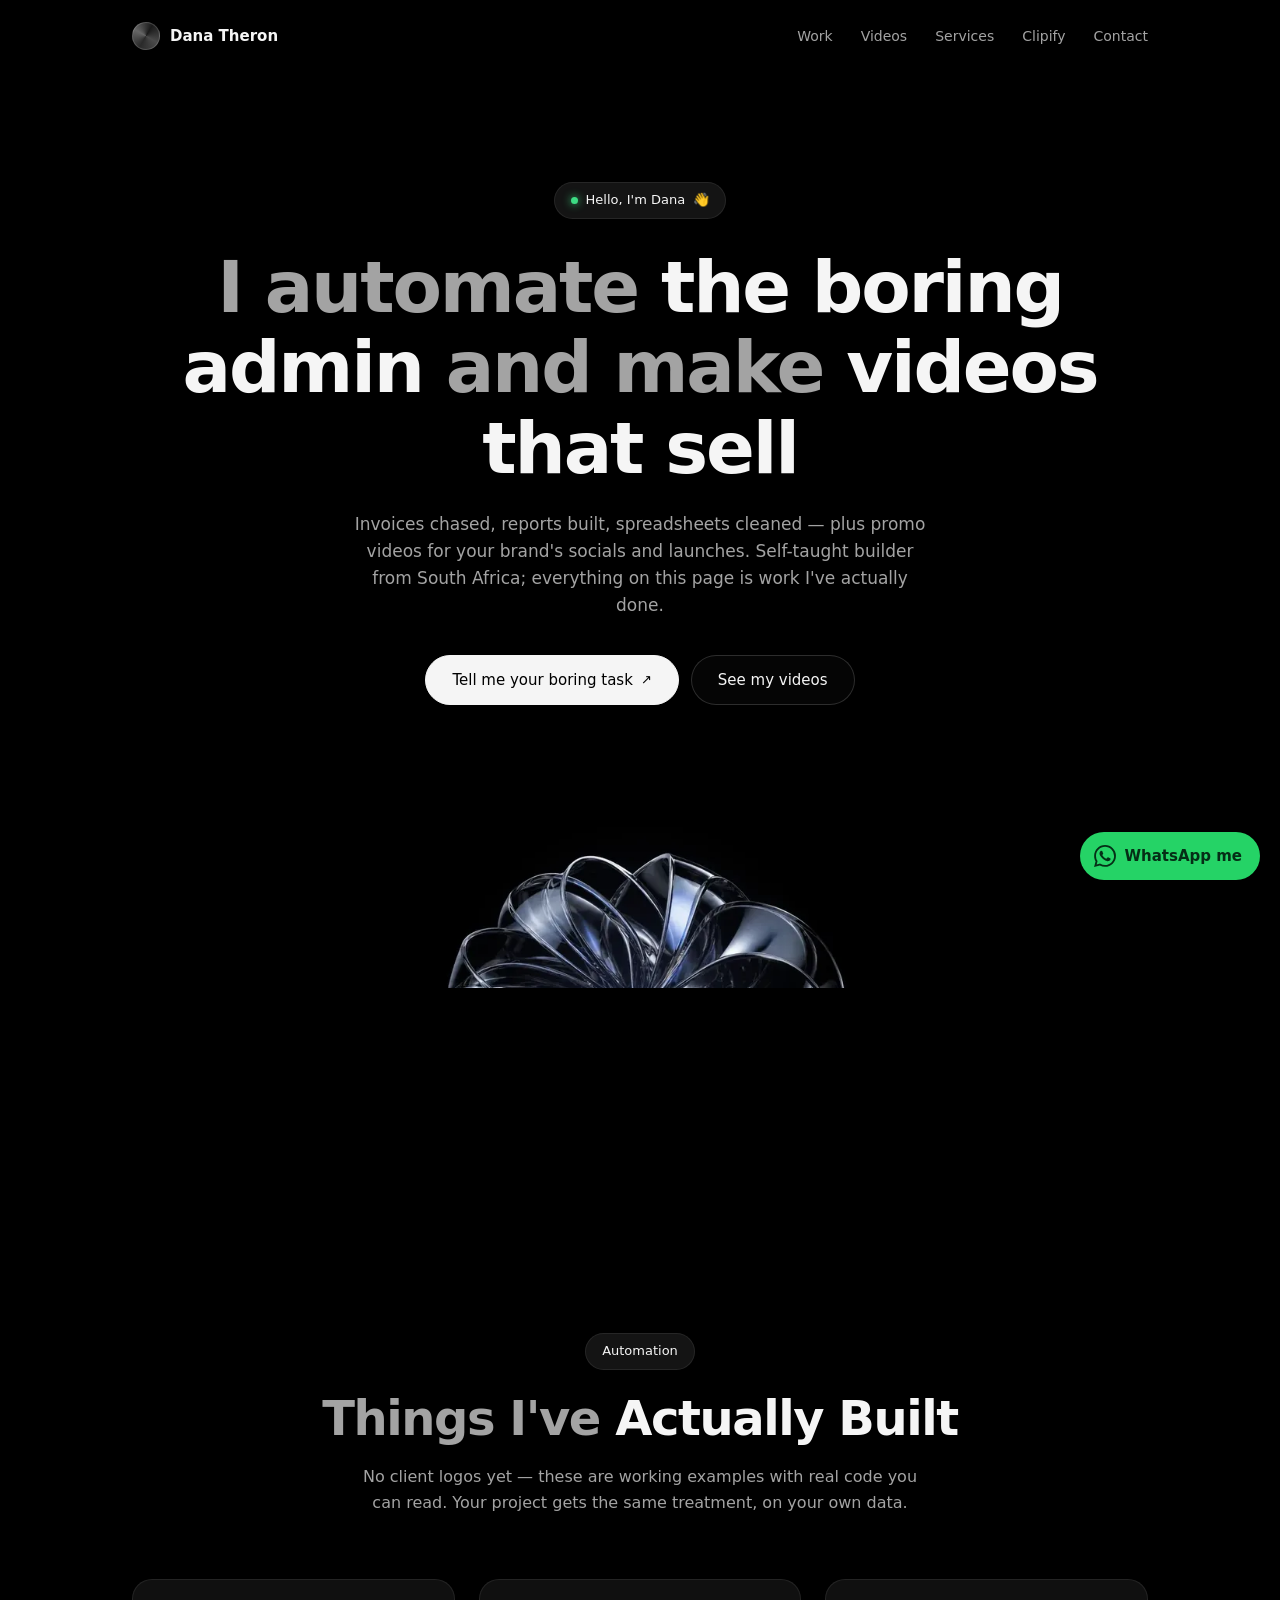
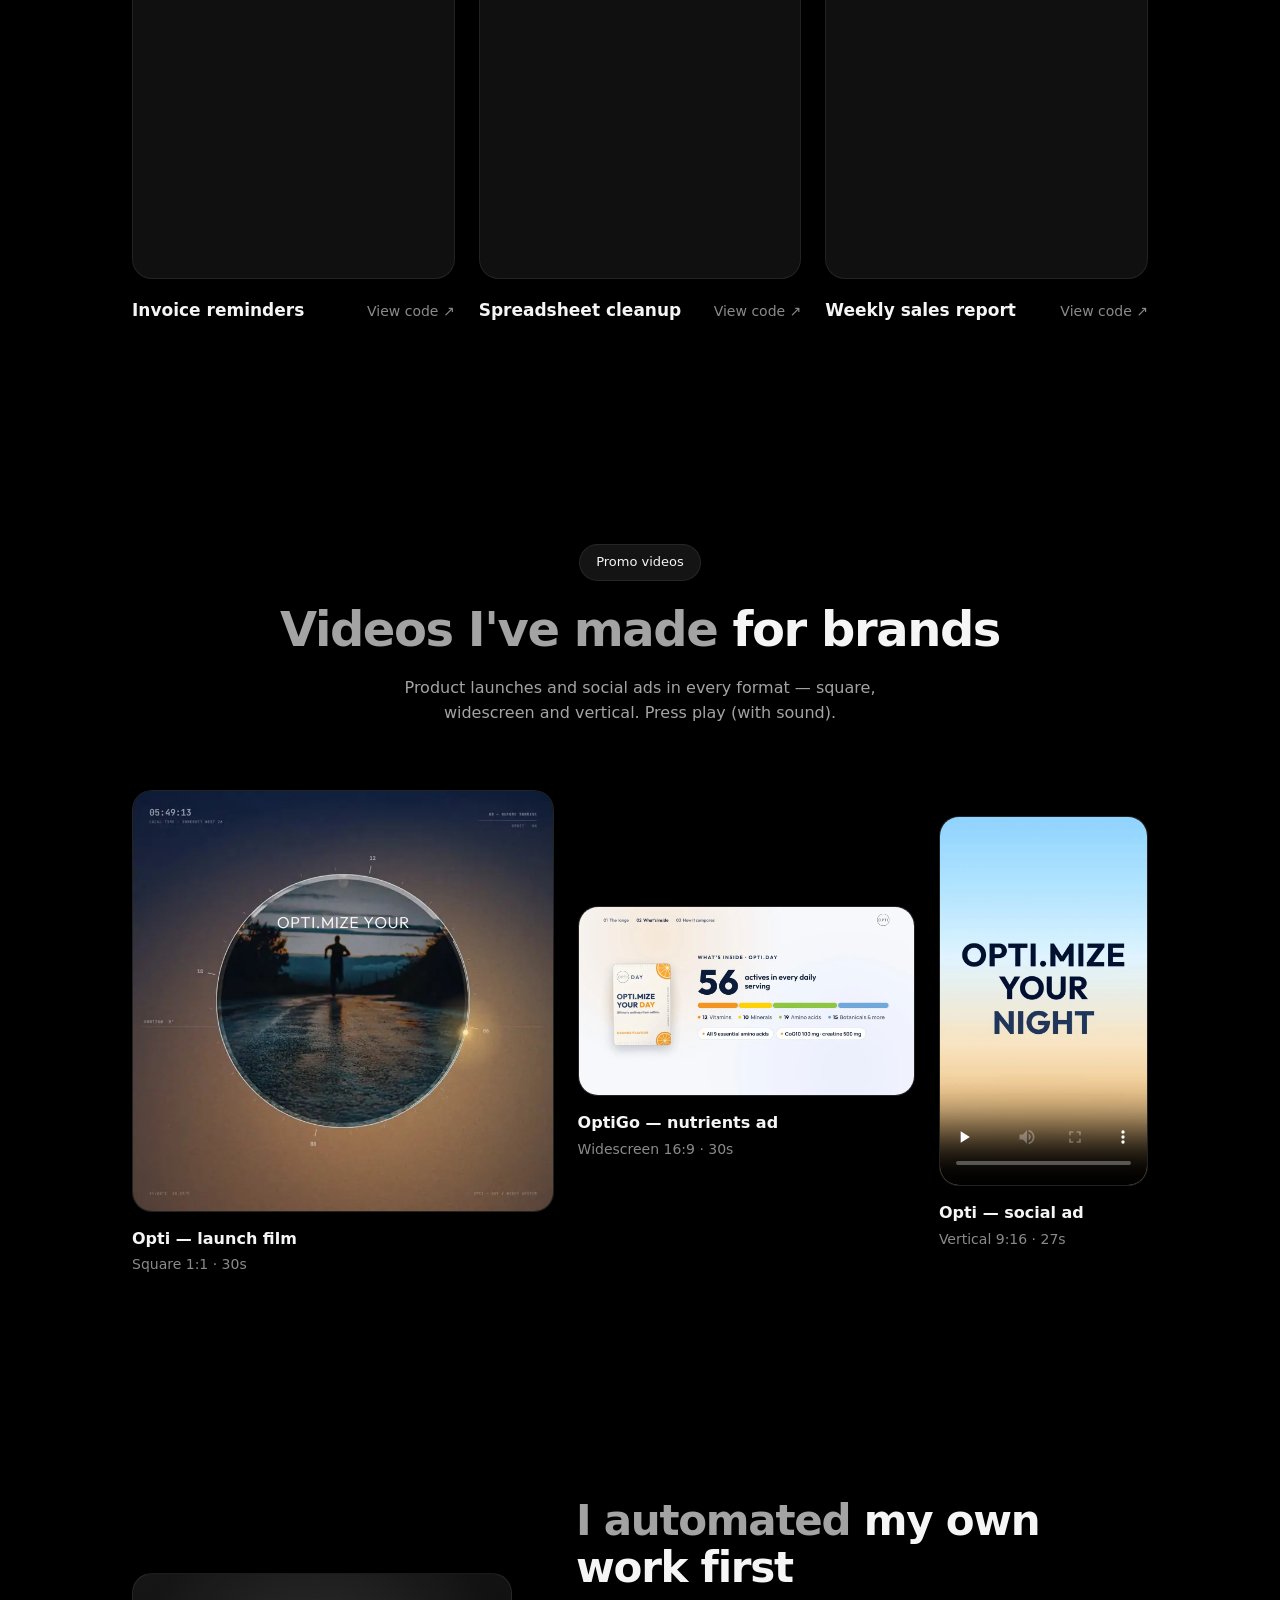
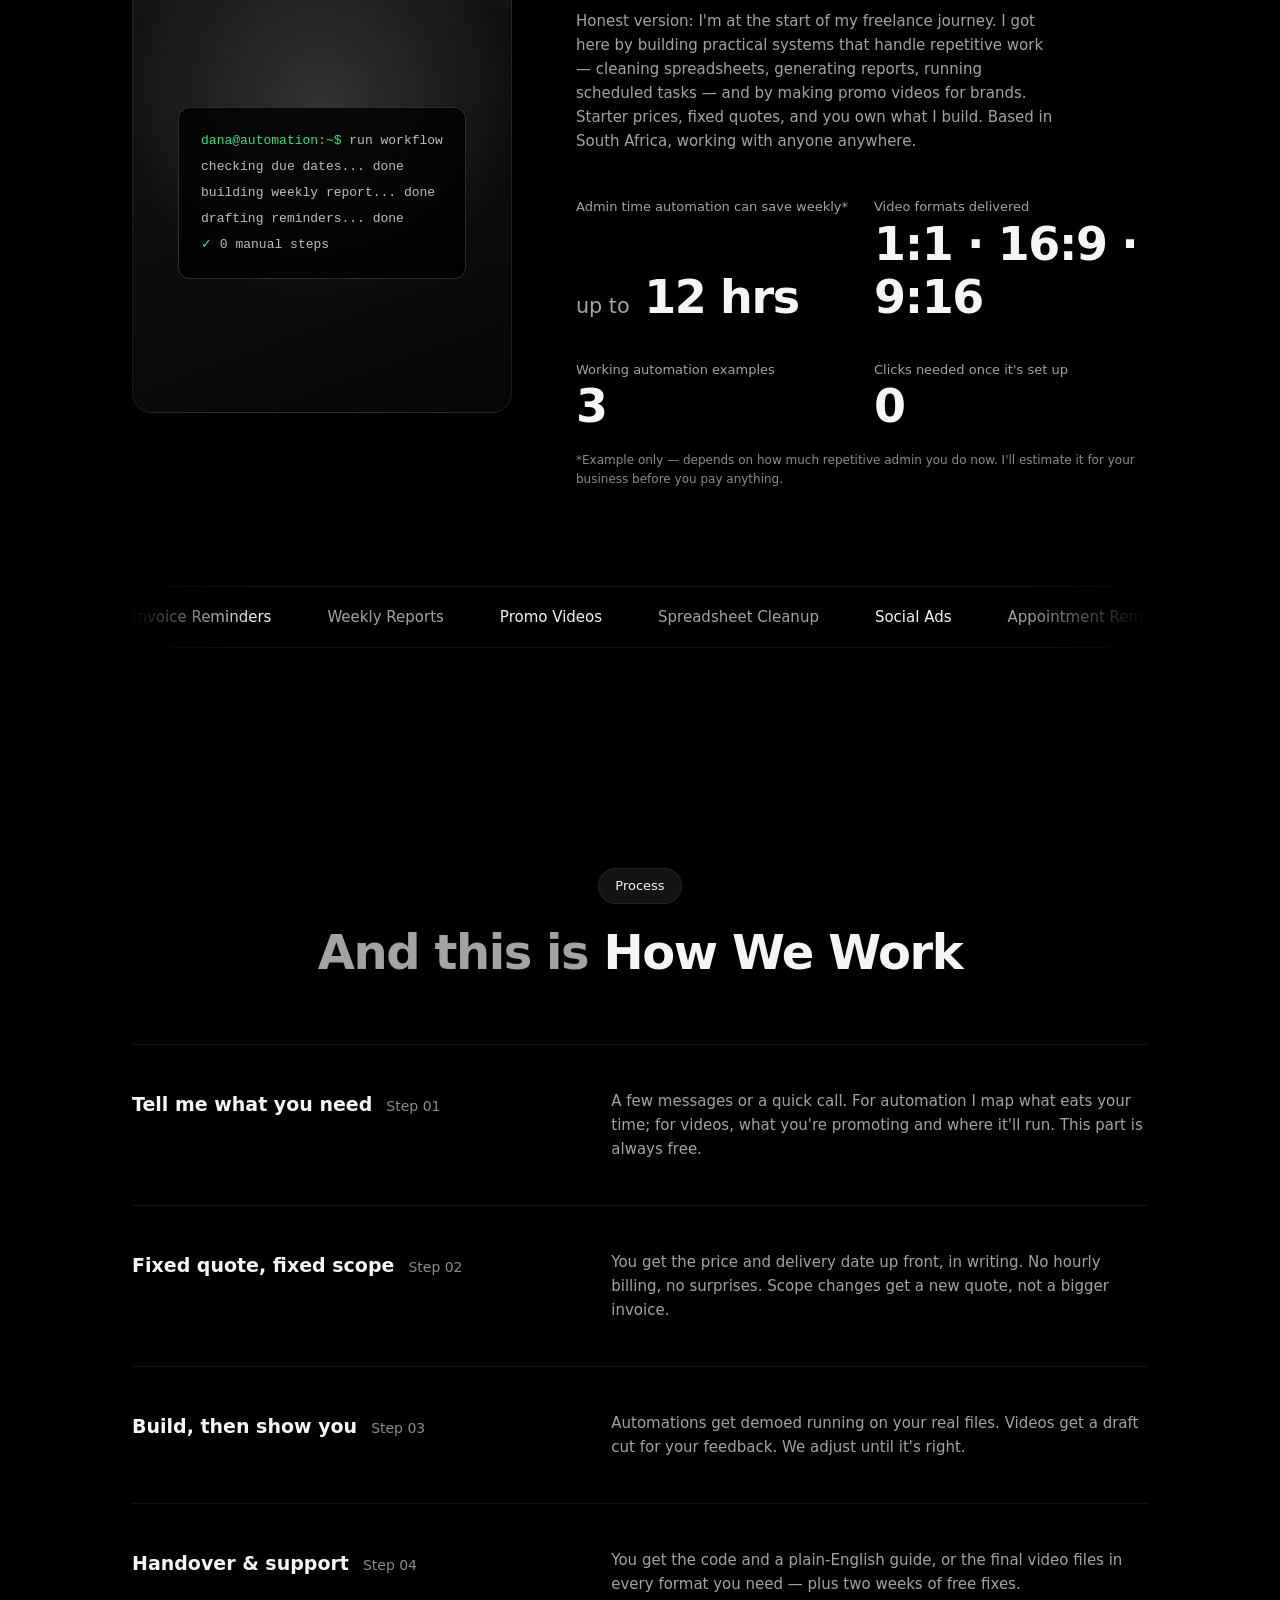
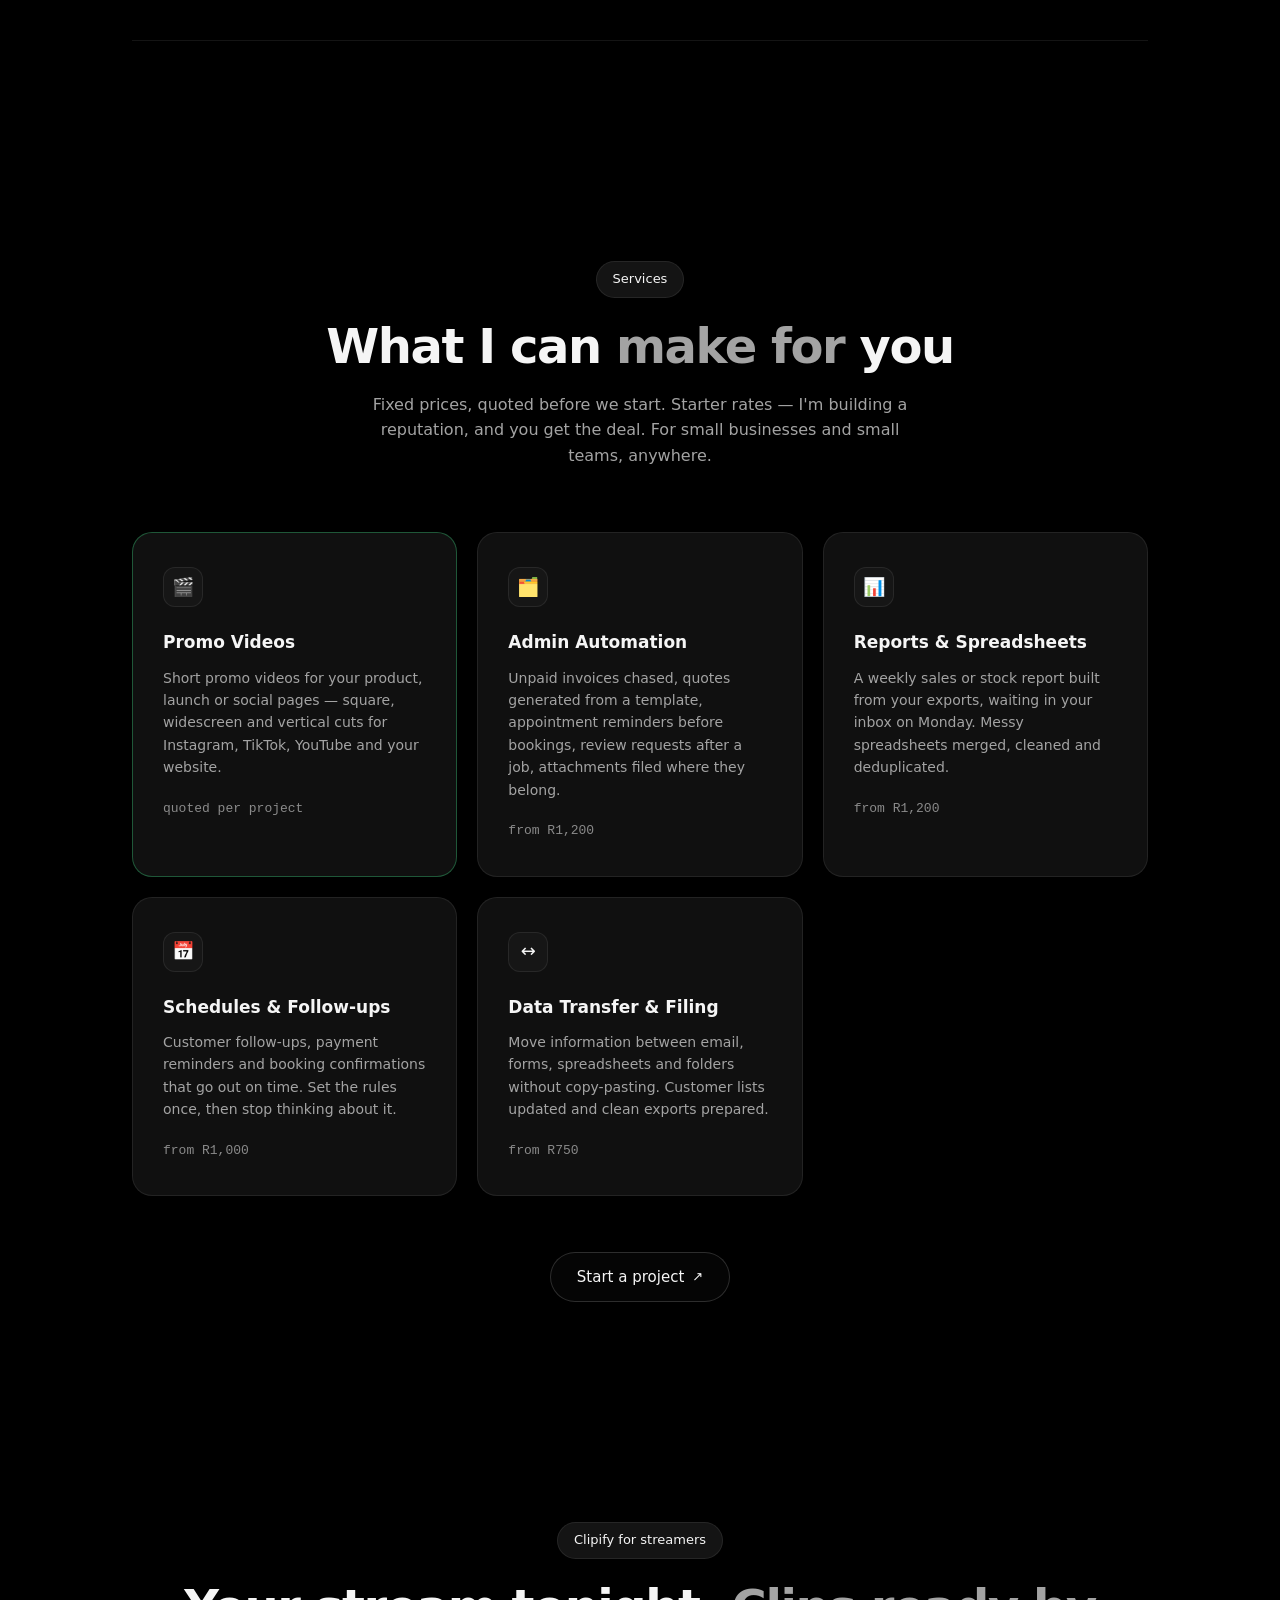
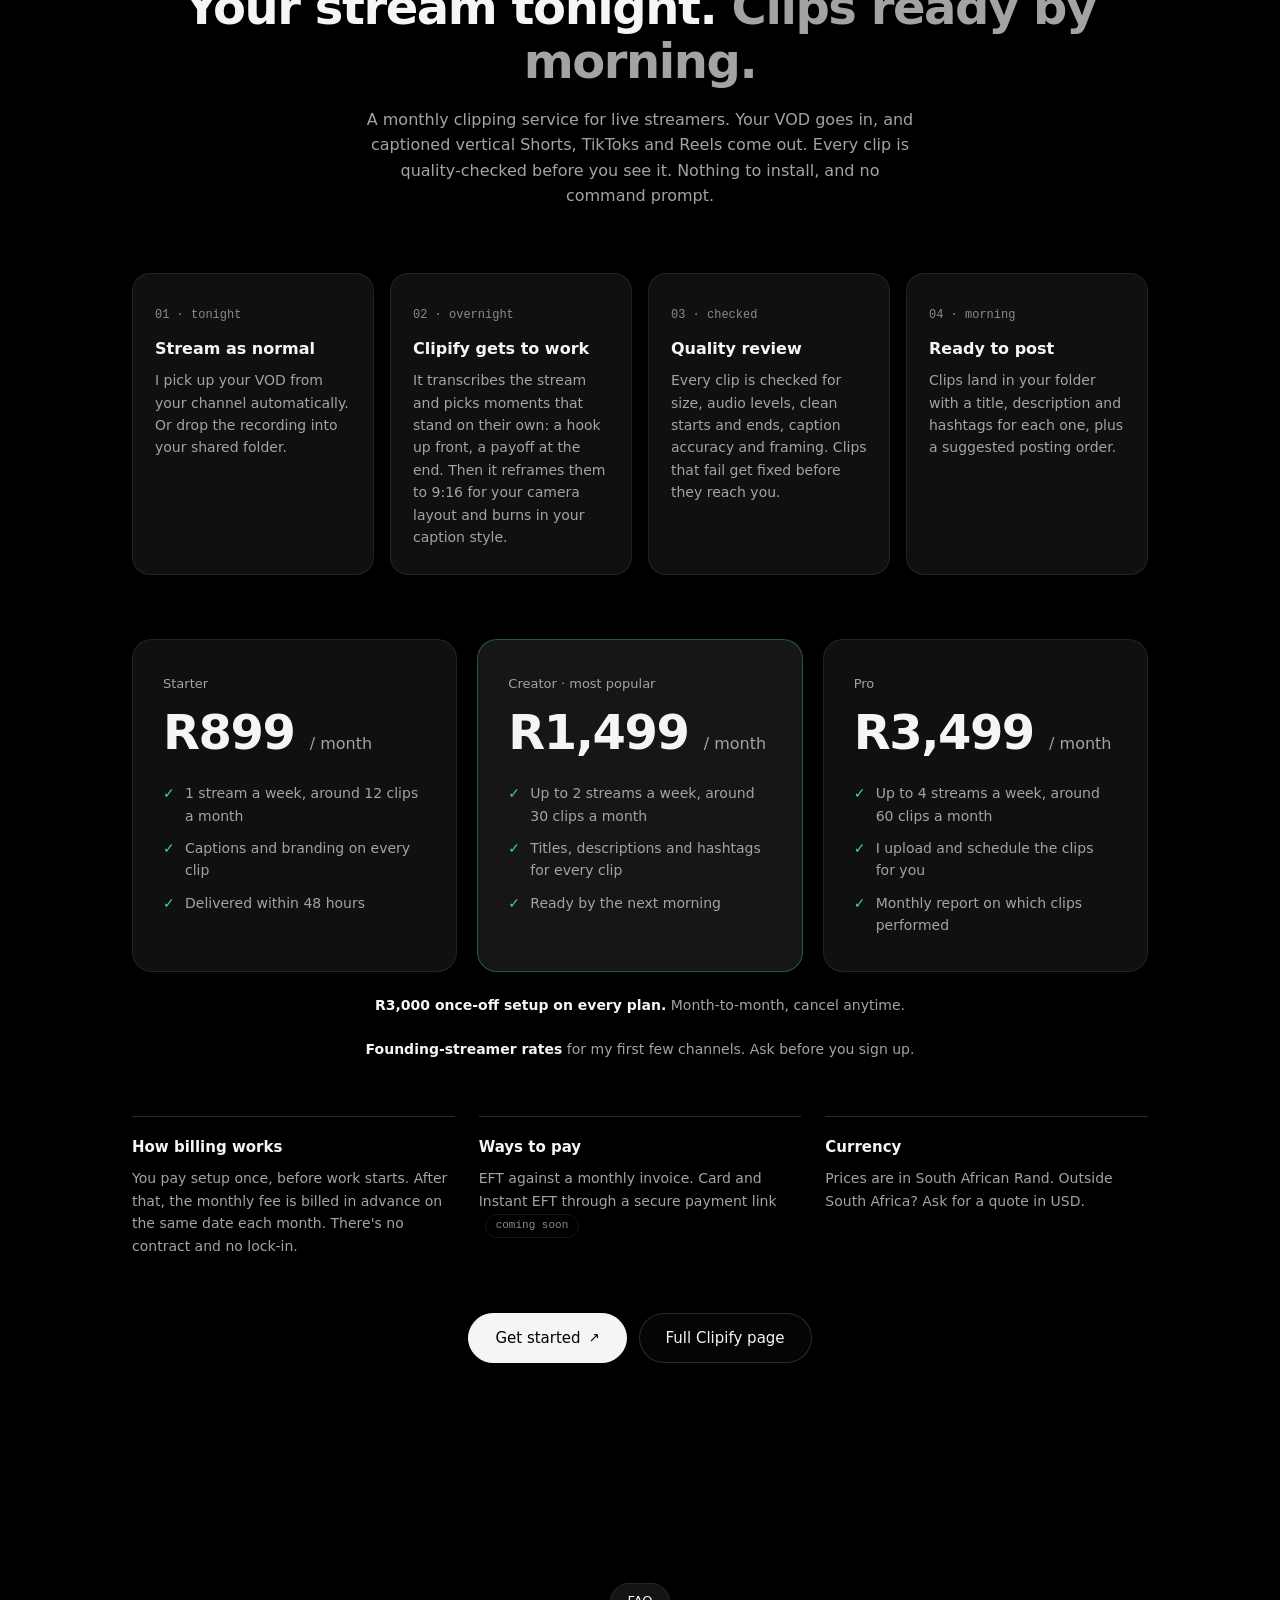
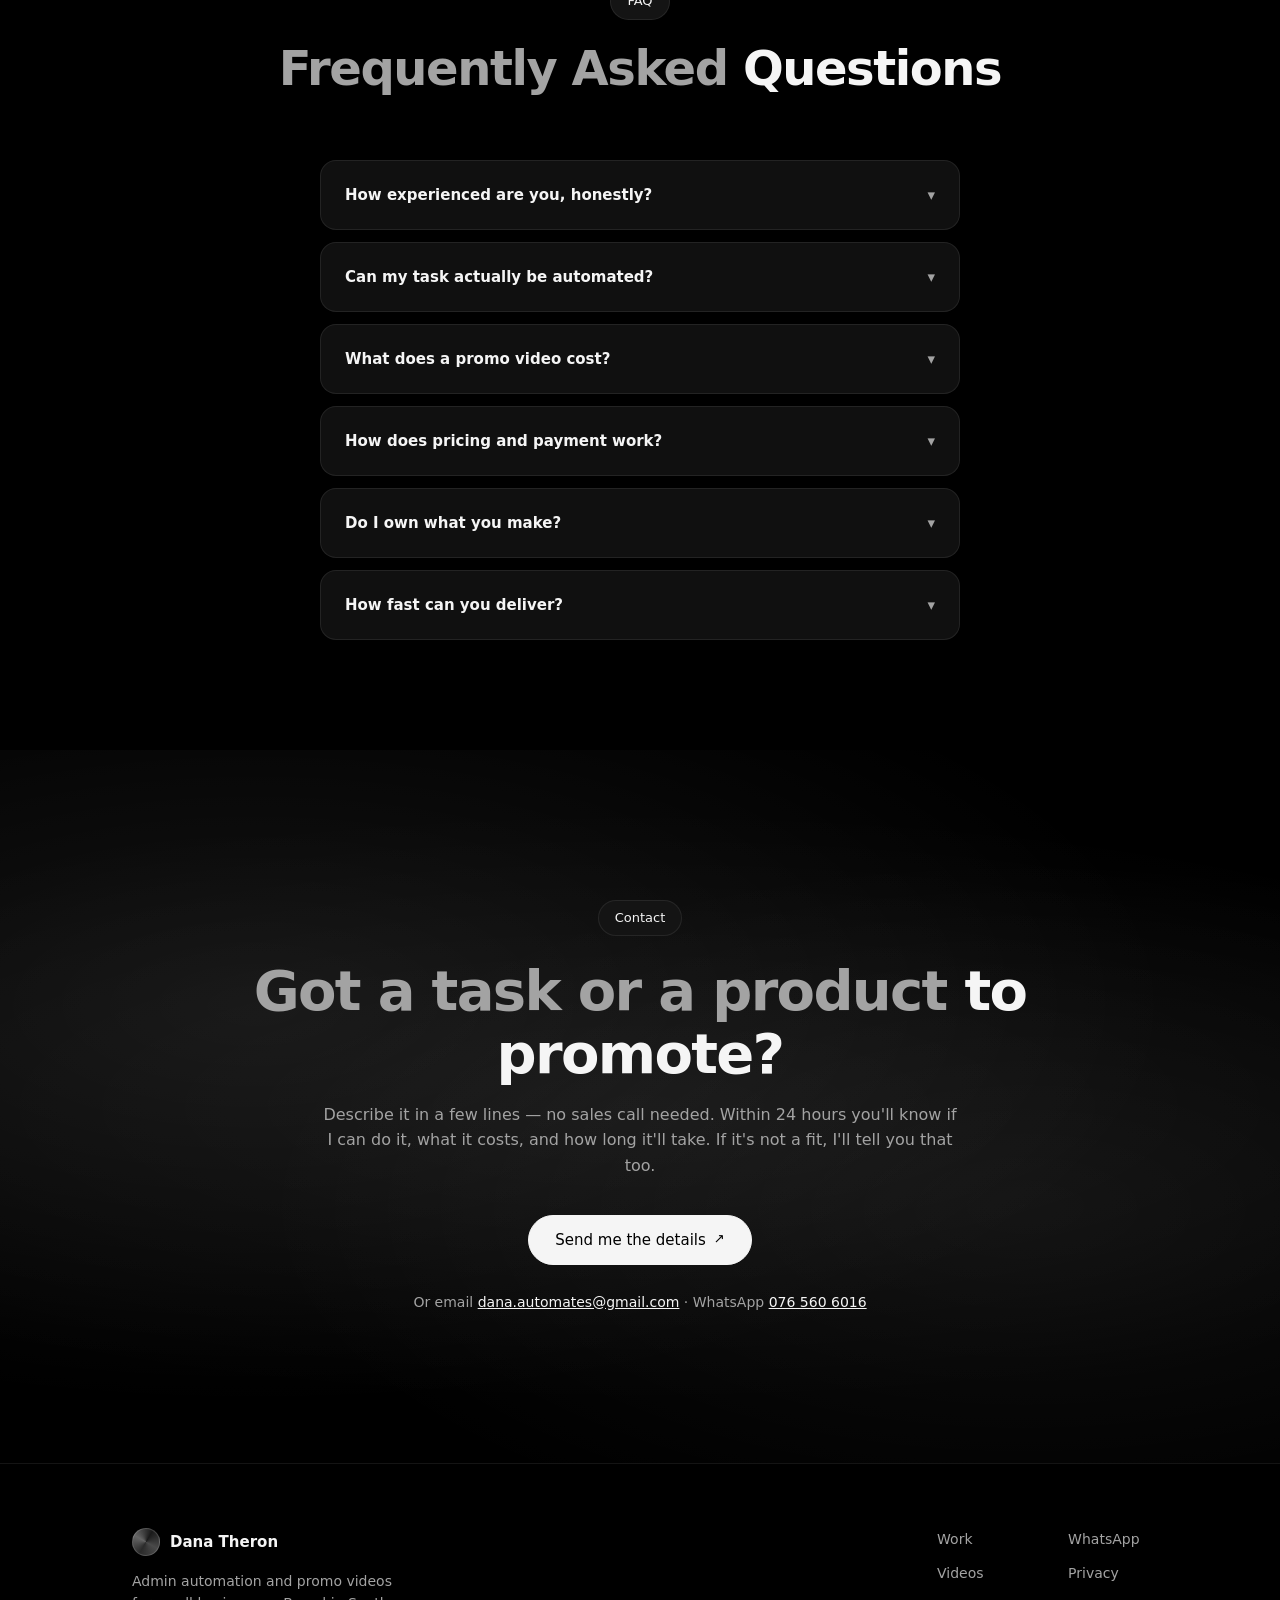
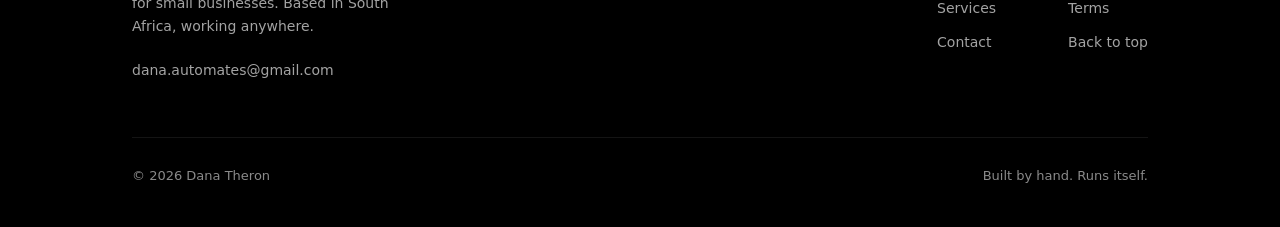
==== commit 24470a1c: "Add three Clipify plans: Starter, Creator, Pro Creator (R1,499) sits in the middle as the most popul" ====
--- a/index.html
+++ b/index.html
@@ -272,28 +272,36 @@
       </li>
     </ol>
 
-    <div class="plans reveal">
+    <div class="plans three reveal">
       <div class="plan">
-        <div class="lbl">Setup · once-off</div>
-        <div class="amt">R3,000</div>
+        <div class="lbl">Starter</div>
+        <div class="amt">R899 <small>/ month</small></div>
         <ul>
-          <li>Your caption style, title bar and branding, saved for every batch</li>
-          <li>Layout built for your camera setup (pack cam, face cam, game or screen)</li>
-          <li>Shared delivery folder set up</li>
+          <li>1 stream a week, around 12 clips a month</li>
+          <li>Captions and branding on every clip</li>
+          <li>Delivered within 48 hours</li>
         </ul>
       </div>
       <div class="plan main">
-        <div class="lbl">Monthly</div>
-        <div class="amt">R1,500 <small>/ month</small></div>
+        <div class="lbl">Creator · most popular</div>
+        <div class="amt">R1,499 <small>/ month</small></div>
         <ul>
-          <li>Up to 2 streams a week, plus the odd long-form video</li>
-          <li>Around 30 clips a month, and only strong moments: no filler</li>
+          <li>Up to 2 streams a week, around 30 clips a month</li>
           <li>Titles, descriptions and hashtags for every clip</li>
-          <li>Fixes, improvements and processing costs included</li>
-          <li><b>Month-to-month.</b> Cancel anytime.</li>
+          <li>Ready by the next morning</li>
         </ul>
       </div>
-    </div>
+      <div class="plan">
+        <div class="lbl">Pro</div>
+        <div class="amt">R3,499 <small>/ month</small></div>
+        <ul>
+          <li>Up to 4 streams a week, around 60 clips a month</li>
+          <li>I upload and schedule the clips for you</li>
+          <li>Monthly report on which clips performed</li>
+        </ul>
+      </div>
+    </div>
+    <p class="founder reveal"><b>R3,000 once-off setup on every plan.</b> Month-to-month, cancel anytime.</p>
     <p class="founder reveal"><b>Founding-streamer rates</b> for my first few channels. Ask before you sign up.</p>
 
     <div class="billing reveal">
--- a/styles.css
+++ b/styles.css
@@ -242,6 +242,7 @@
 .plans { display: grid; grid-template-columns: 1fr 1fr; gap: 20px; margin-top: 64px; }
 .plan { background: var(--card); border: 1px solid var(--border); border-radius: 20px; padding: 34px 30px; }
 .plan.main { border-color: rgba(61,220,132,0.35); background: var(--card-2); }
+.plans.three { grid-template-columns: repeat(3, 1fr); }
 .plan .lbl { color: var(--gray); font-size: 13px; font-weight: 500; }
 .plan .amt { font-size: clamp(36px, 4.4vw, 48px); font-weight: 600; letter-spacing: -0.03em; line-height: 1.15; margin-top: 10px; }
 .plan .amt small { font-size: 16px; color: var(--gray); font-weight: 500; letter-spacing: 0; }
@@ -258,7 +259,7 @@
 .soon { font-family: var(--mono); font-size: 11px; color: var(--gray-dim); border: 1px solid var(--border); border-radius: 99px; padding: 3px 10px; margin-left: 6px; white-space: nowrap; display: inline-block; line-height: 1.4; }
 @media (max-width: 860px) {
   .steps4 { grid-template-columns: 1fr 1fr; }
-  .plans, .billing { grid-template-columns: 1fr; }
+  .plans, .plans.three, .billing { grid-template-columns: 1fr; }
 }
 @media (max-width: 520px) { .steps4 { grid-template-columns: 1fr; } }
 
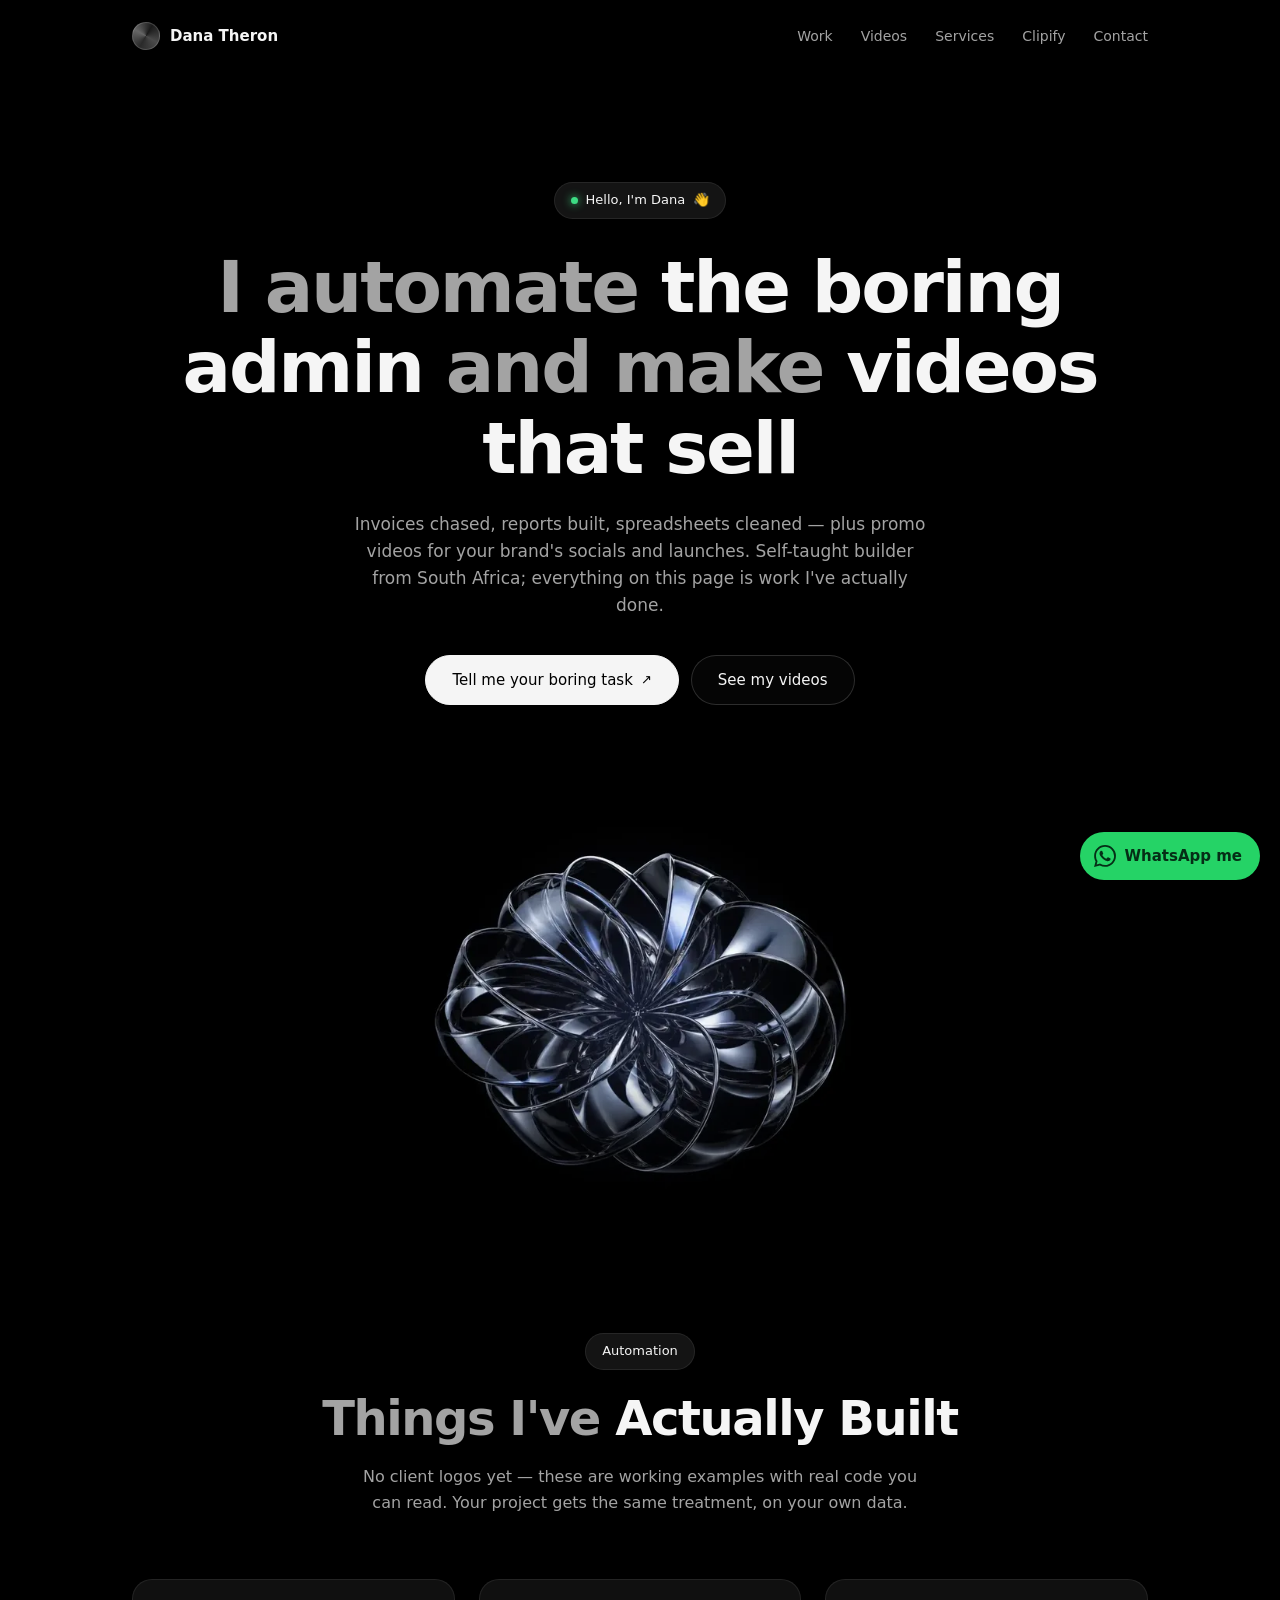
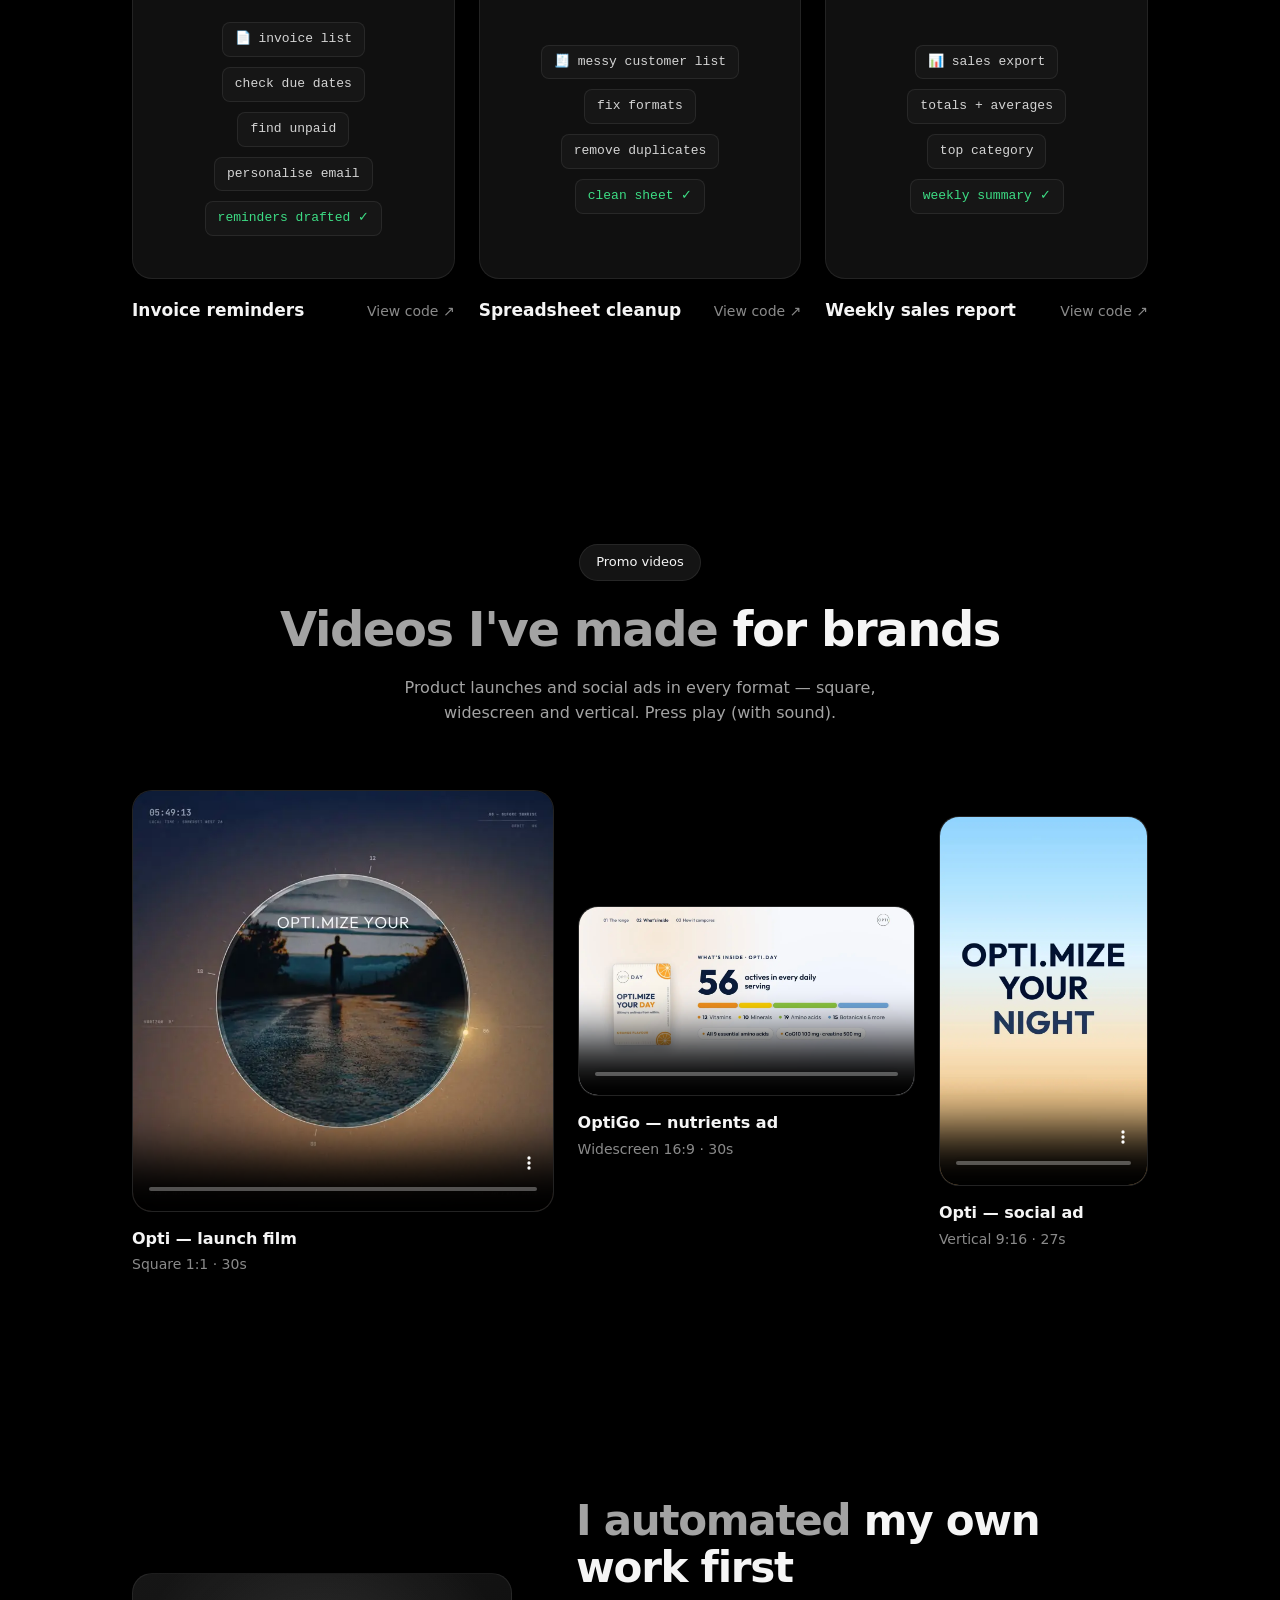
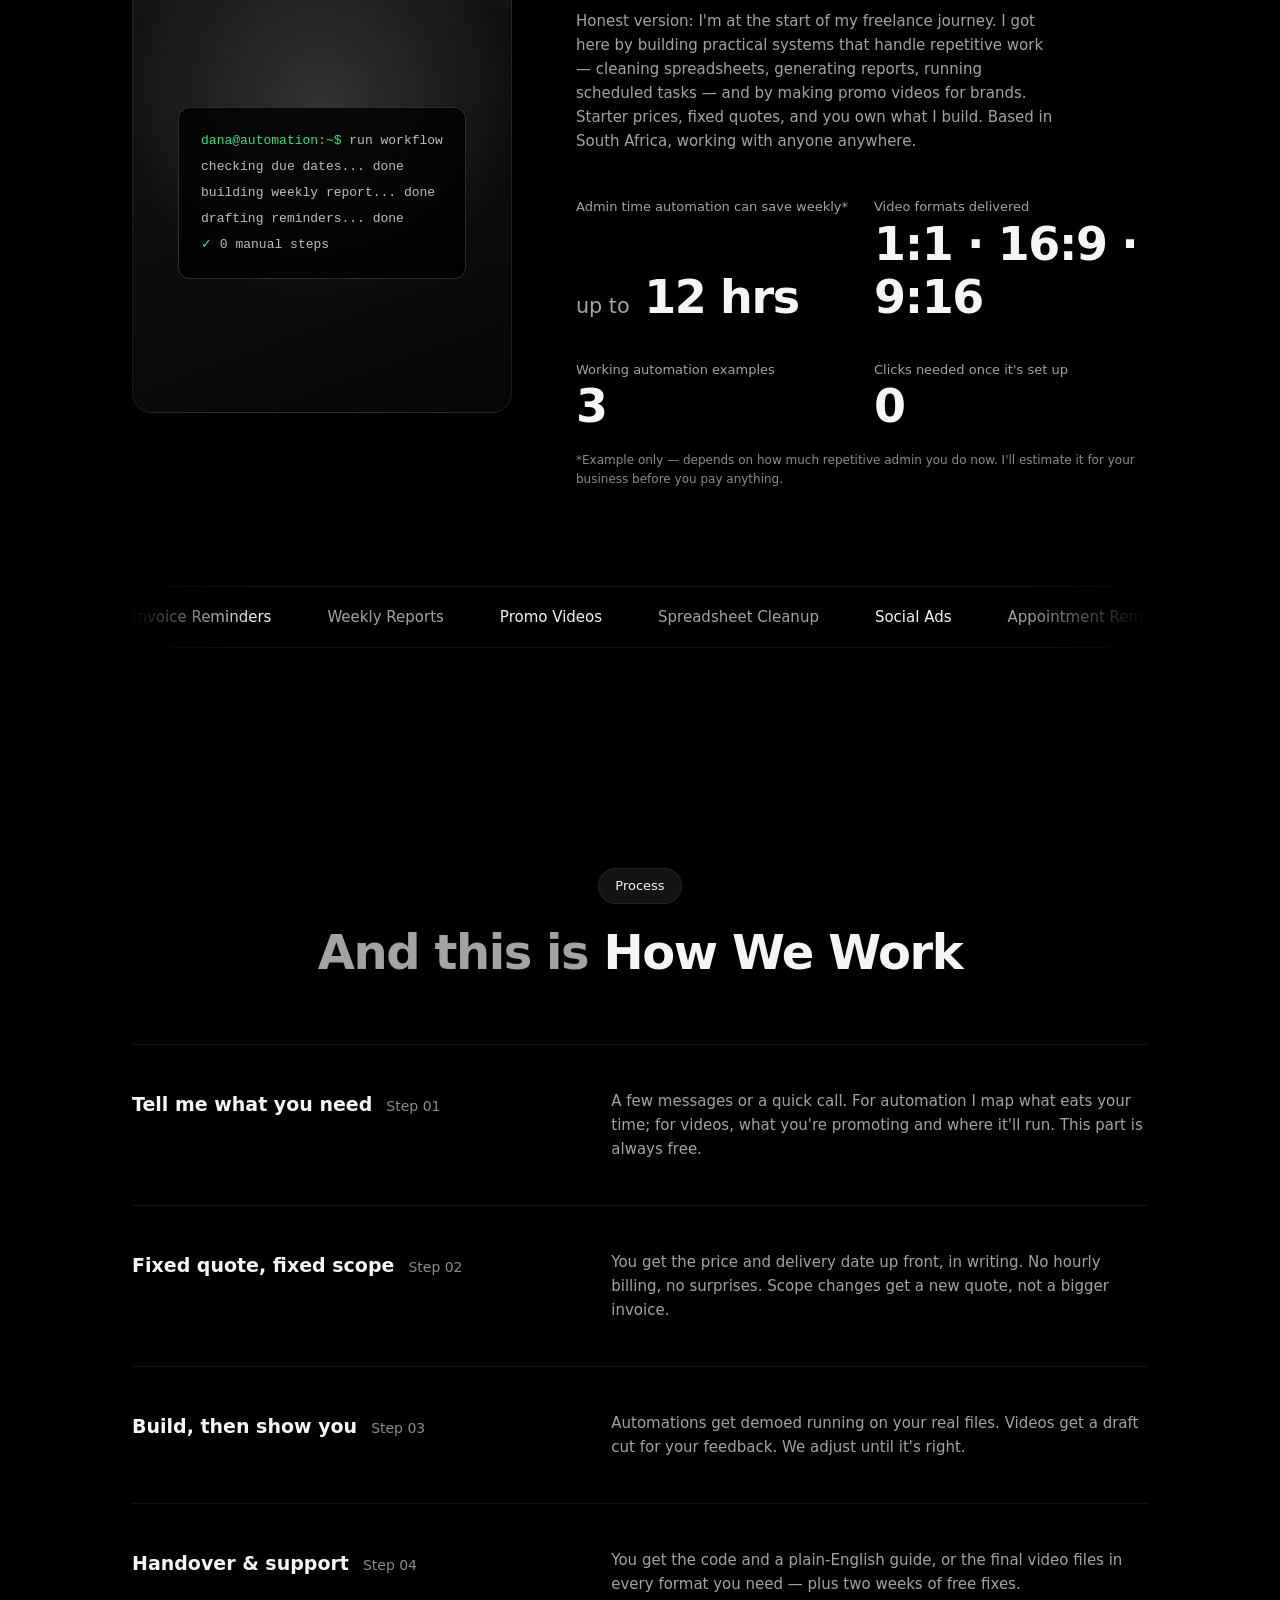
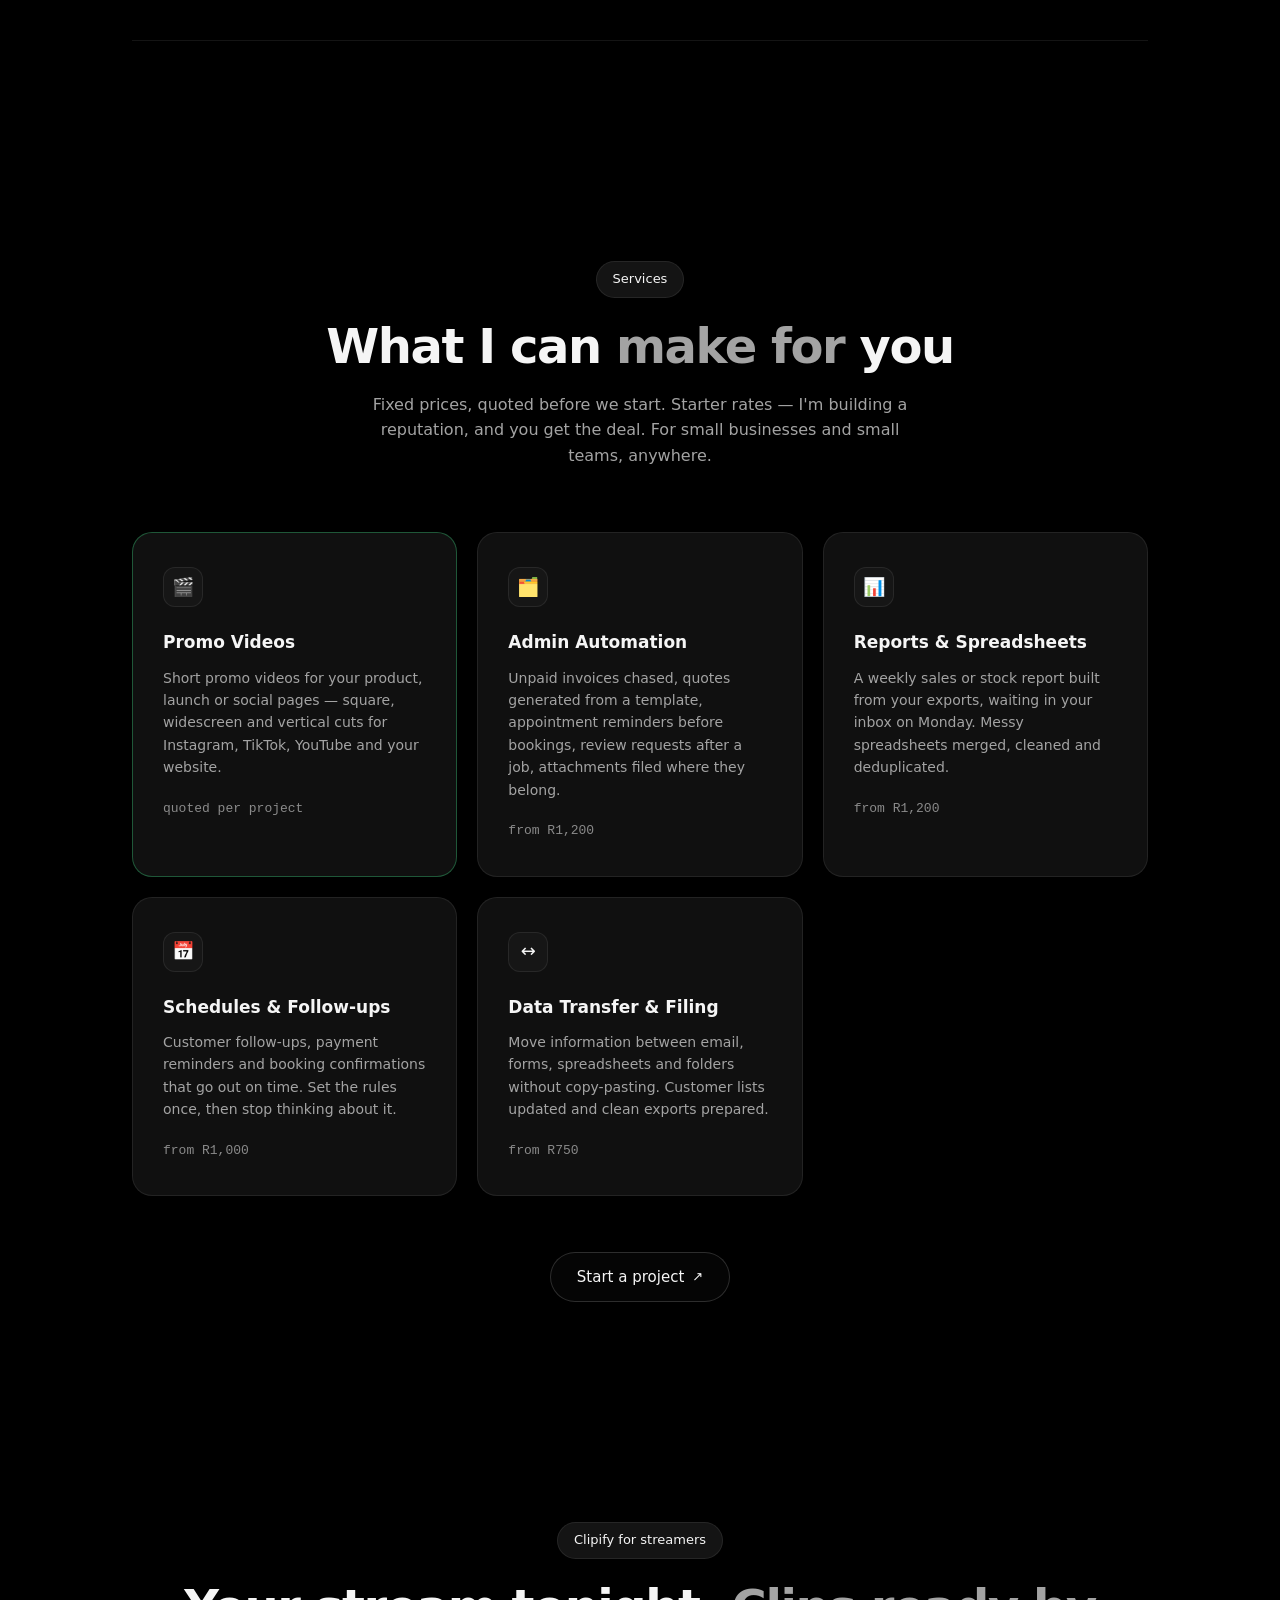
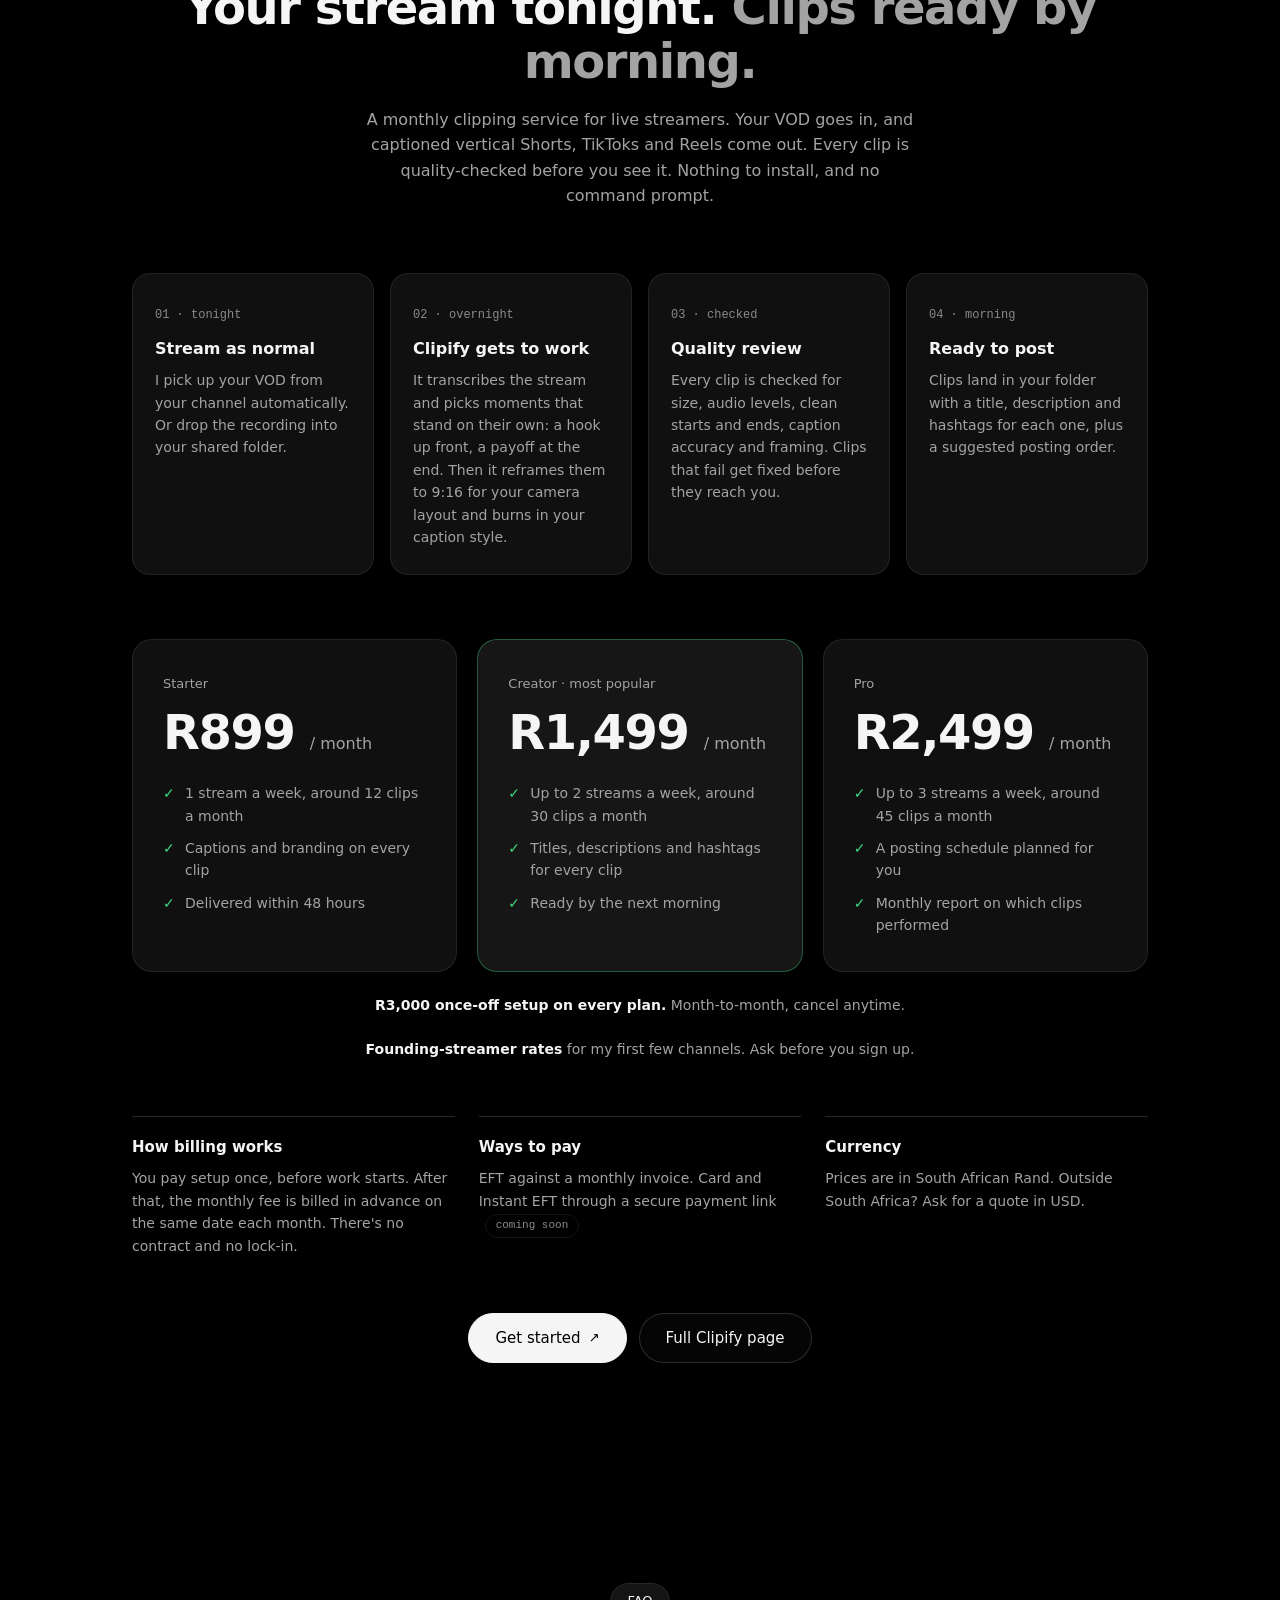
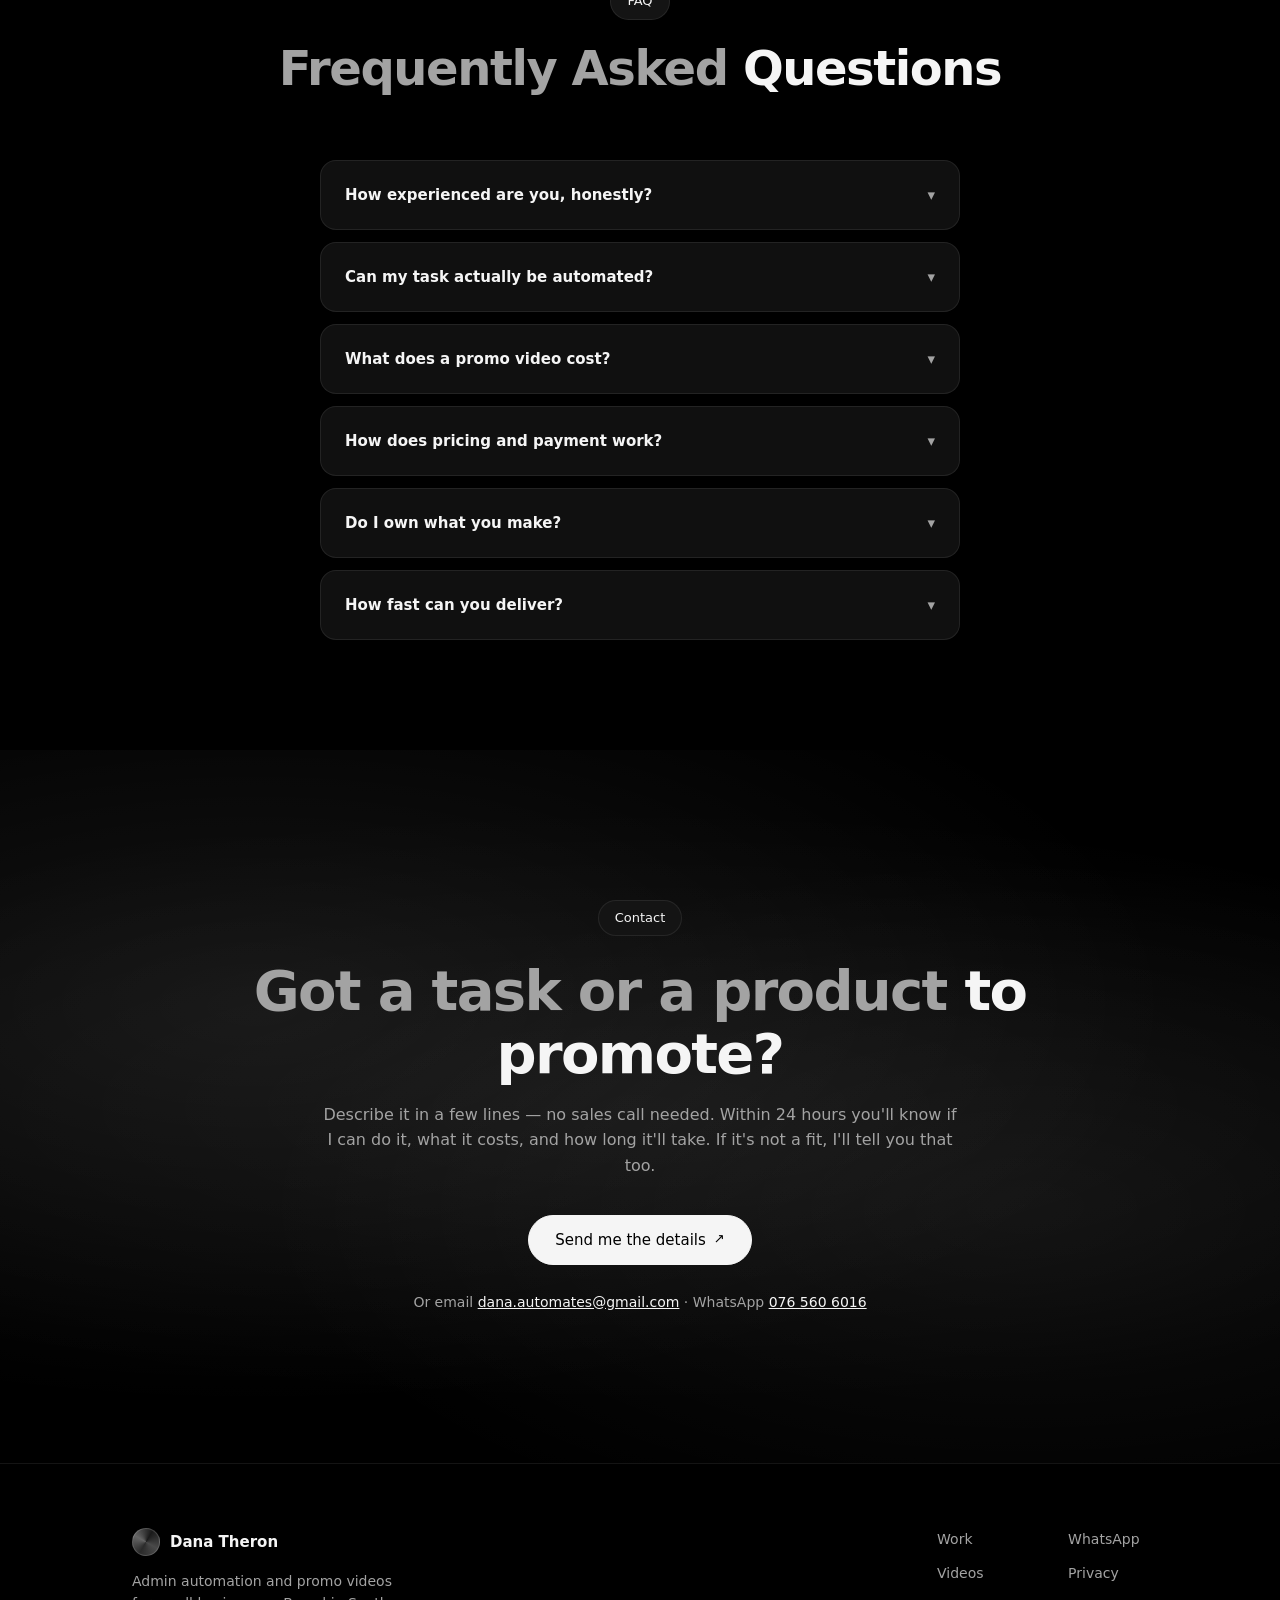
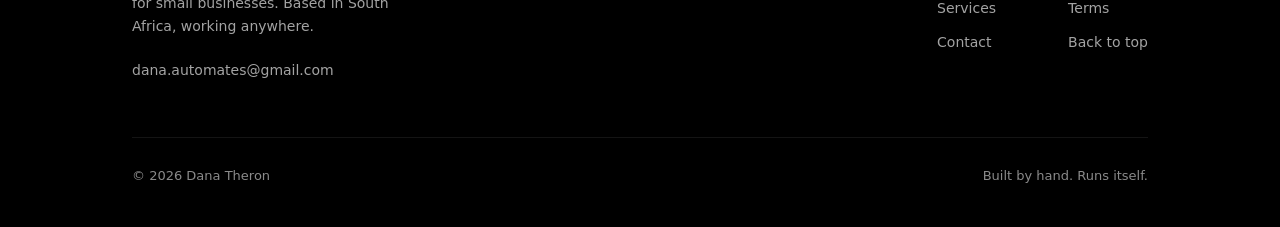
==== commit fc021bf4: "Scale Clipify Pro plan down to 3 streams a week R2,499 for up to 3 streams and about 45 clips; swaps" ====
--- a/index.html
+++ b/index.html
@@ -293,10 +293,10 @@
       </div>
       <div class="plan">
         <div class="lbl">Pro</div>
-        <div class="amt">R3,499 <small>/ month</small></div>
+        <div class="amt">R2,499 <small>/ month</small></div>
         <ul>
-          <li>Up to 4 streams a week, around 60 clips a month</li>
-          <li>I upload and schedule the clips for you</li>
+          <li>Up to 3 streams a week, around 45 clips a month</li>
+          <li>A posting schedule planned for you</li>
           <li>Monthly report on which clips performed</li>
         </ul>
       </div>
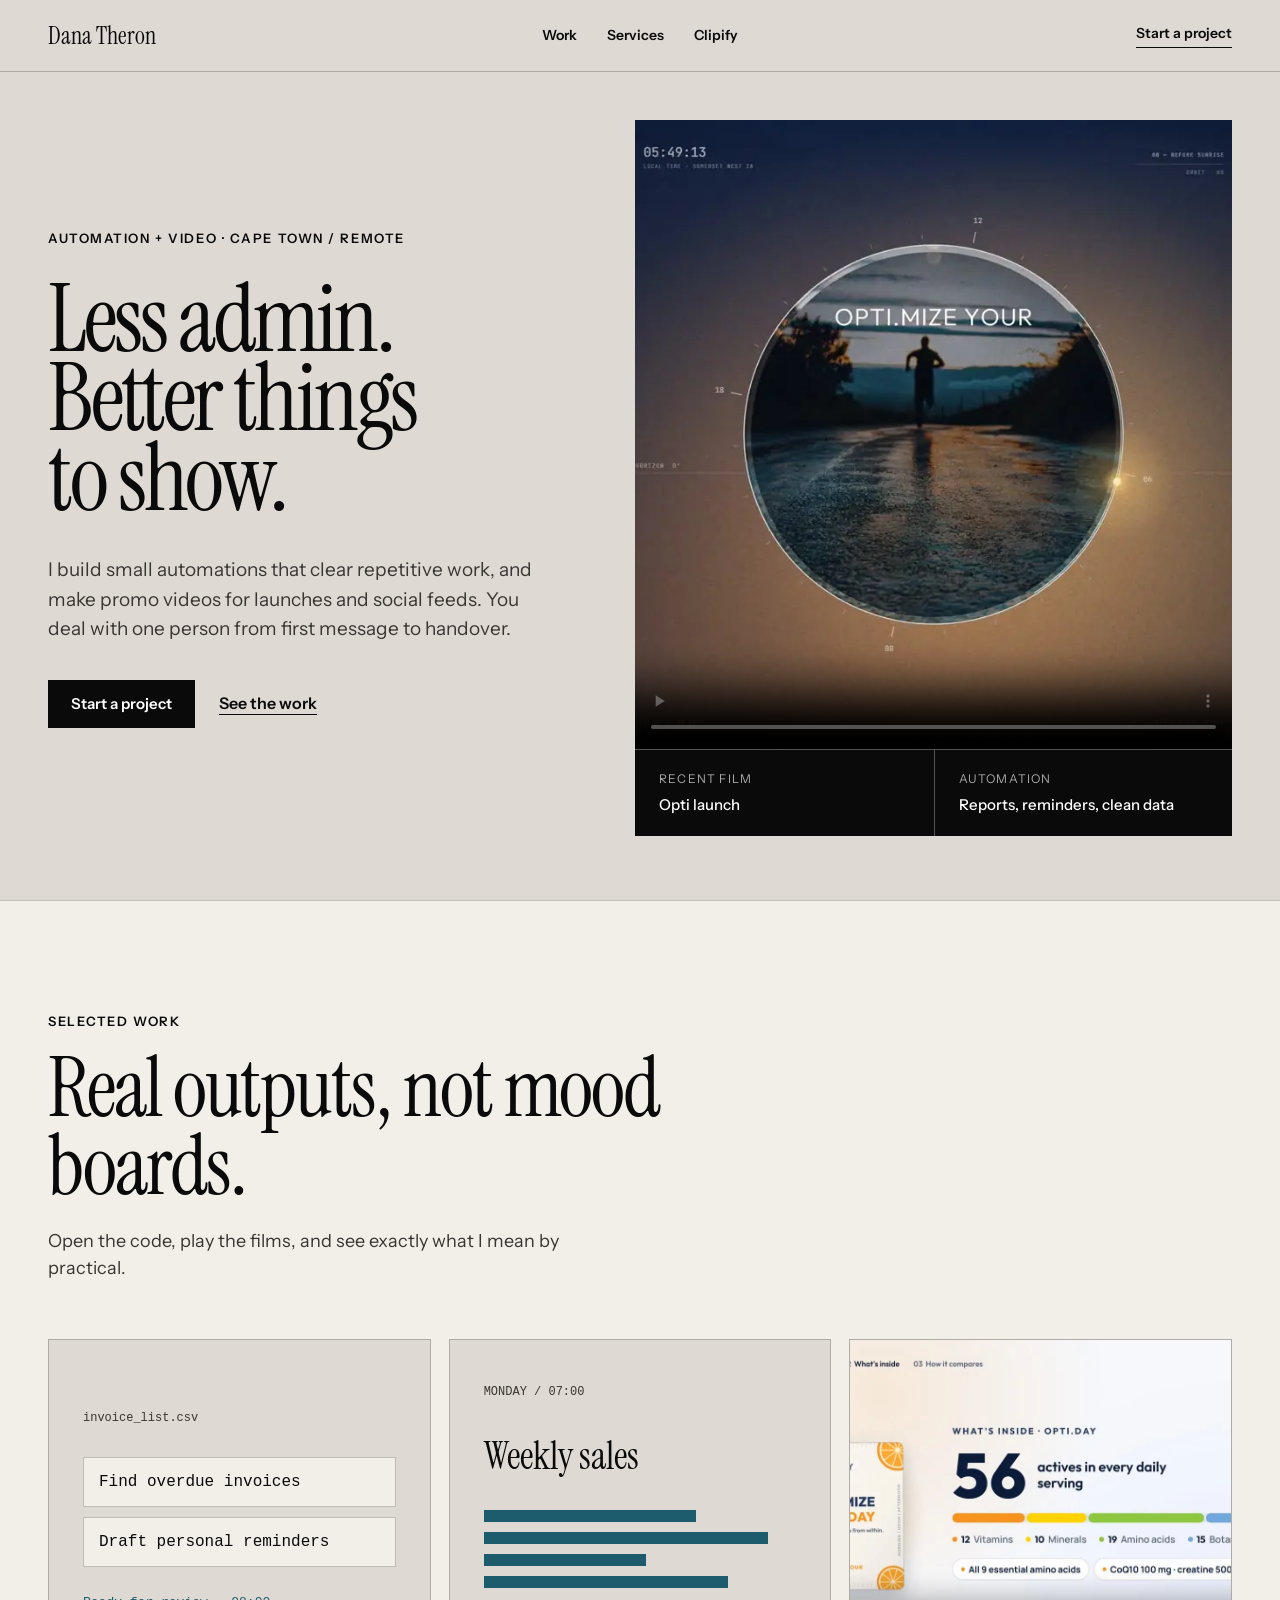
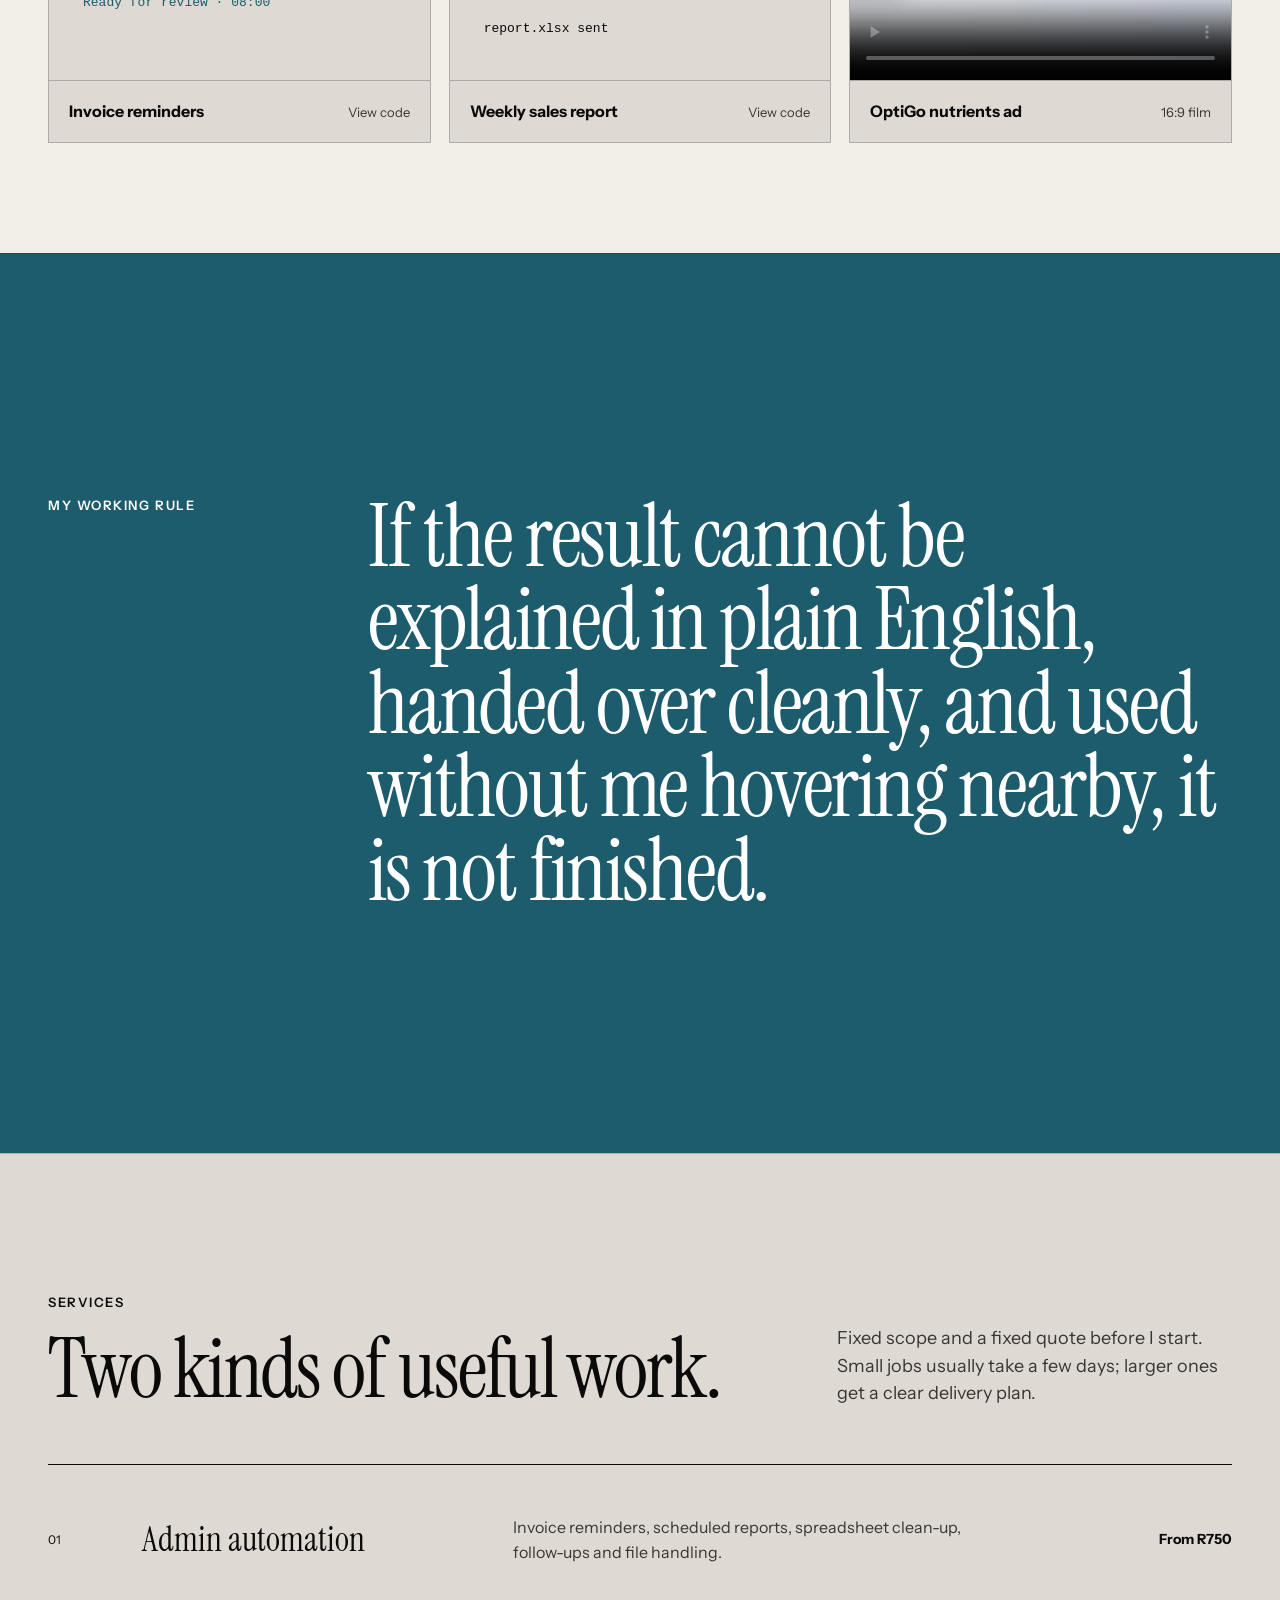
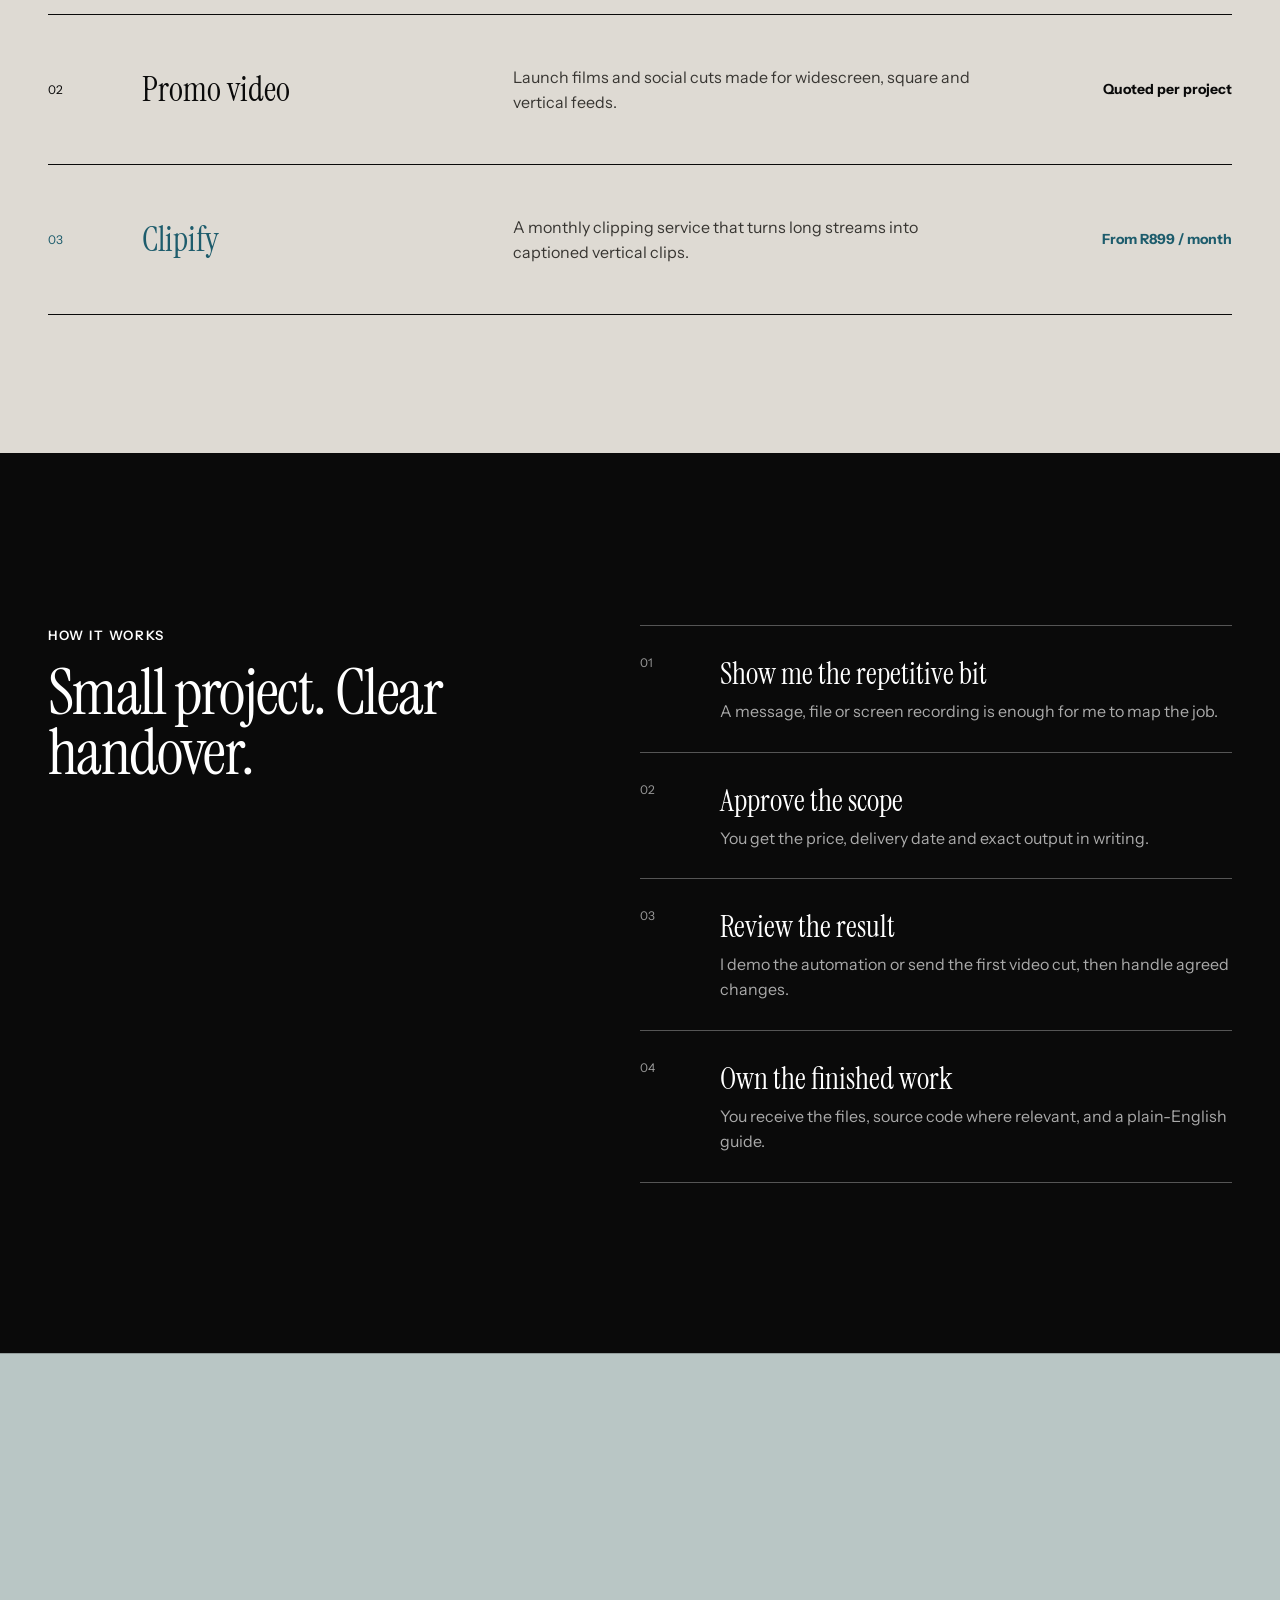
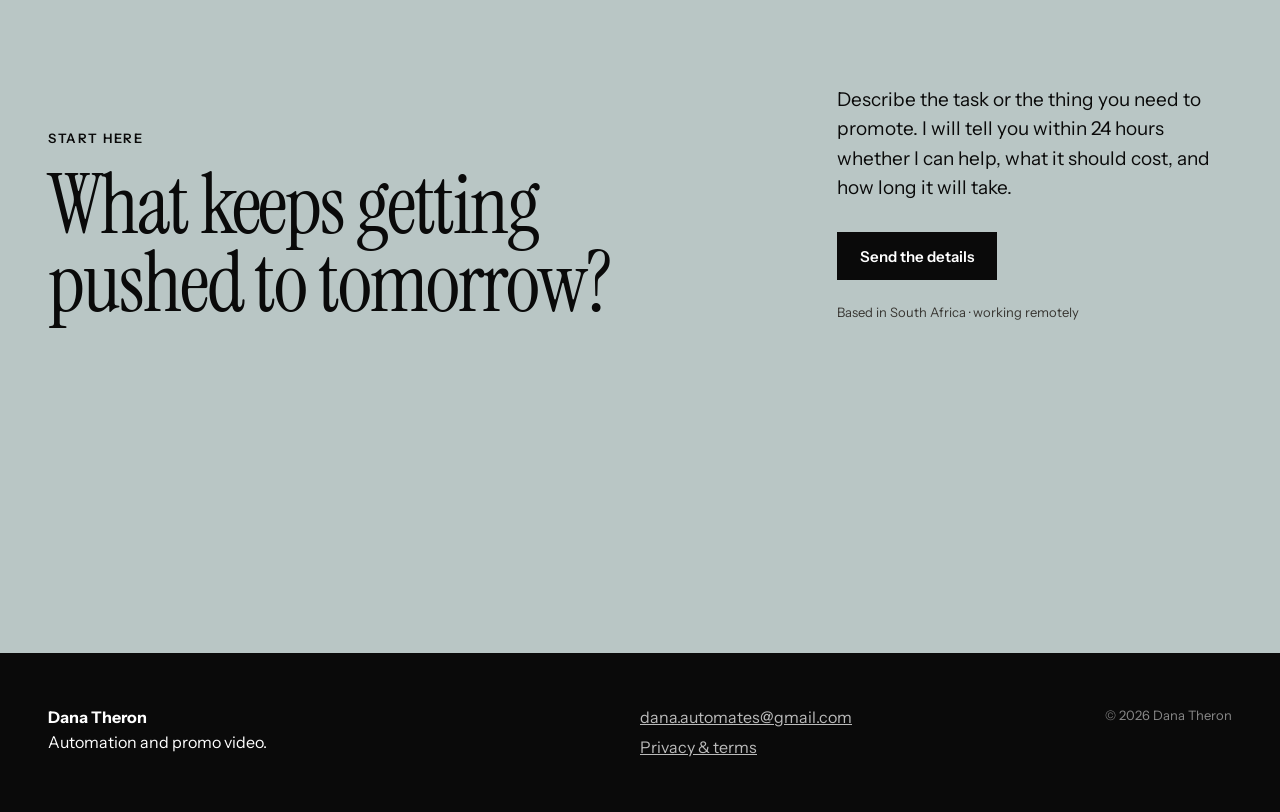
==== commit a29143d9: "Redesign portfolio and Clipify sites" ====
--- a/index.html
+++ b/index.html
@@ -1,443 +1,97 @@
-<!DOCTYPE html>
-<html lang="en-ZA">
+<!doctype html>
+<html lang="en-ZA" data-type="service" data-radius="soft" data-buttons="solid">
 <head>
-<meta charset="UTF-8">
-<meta name="viewport" content="width=device-width, initial-scale=1.0">
-<title>Dana Automates — Admin automation &amp; promo videos for small businesses</title>
-<meta name="description" content="I automate repetitive admin (invoice reminders, reports, spreadsheets, follow-ups) and make promo videos for small businesses. Based in South Africa, working anywhere.">
-<link rel="canonical" href="https://dana-automates.therondana65.workers.dev/">
-<link rel="icon" href="favicon.svg" type="image/svg+xml">
-<meta name="theme-color" content="#000000">
-<meta property="og:type" content="website">
-<meta property="og:site_name" content="Dana Automates">
-<meta property="og:title" content="Dana Automates — Admin automation & promo videos">
-<meta property="og:description" content="Small automations that save hours every week, and promo videos that get small businesses noticed.">
-<meta property="og:url" content="https://dana-automates.therondana65.workers.dev/">
-<meta property="og:image" content="https://dana-automates.therondana65.workers.dev/assets/og-image.png">
-<meta property="og:image:width" content="1200">
-<meta property="og:image:height" content="630">
-<meta name="twitter:card" content="summary_large_image">
-<link rel="preload" as="image" href="assets/hero-orb-poster.webp" fetchpriority="high">
-<link rel="stylesheet" href="styles.css">
-<script src="main.js" defer></script>
+  <meta charset="utf-8"><meta name="viewport" content="width=device-width,initial-scale=1">
+  <title>Dana Automates — Practical automation and promo video</title>
+  <meta name="description" content="Practical admin automation and promo video for small businesses, built by Dana Theron in South Africa.">
+  <meta name="page-type" content="service"><meta name="site-kind" content="other"><meta name="theme-color" content="#dedad3">
+  <link rel="canonical" href="https://dana-automates.therondana65.workers.dev/"><link rel="icon" href="favicon.svg" type="image/svg+xml">
+  <meta property="og:type" content="website"><meta property="og:title" content="Dana Automates — Practical automation and promo video">
+  <meta property="og:description" content="Small systems that remove repetitive admin, plus launch and social video.">
+  <meta property="og:image" content="https://dana-automates.therondana65.workers.dev/assets/og-image.png"><meta name="twitter:card" content="summary_large_image">
+  <link rel="preconnect" href="https://fonts.googleapis.com"><link rel="preconnect" href="https://fonts.gstatic.com" crossorigin>
+  <link href="https://fonts.googleapis.com/css2?family=Instrument+Sans:wght@400;500;600&family=Instrument+Serif&display=swap" rel="stylesheet">
+  <link rel="stylesheet" href="styles.css"><script src="main.js" defer></script>
 </head>
 <body>
+<!-- service · palette putty-black-teal · Instrument Serif / Instrument Sans · split hero · type-led statement moment -->
 <a class="skip" href="#main">Skip to content</a>
+<nav class="site-nav" aria-label="Main"><div class="wrap nav-inner">
+  <a class="wordmark" href="#top">Dana Theron</a>
+  <div class="nav-links"><a href="#work">Work</a><a href="#services">Services</a><a href="clipify/">Clipify</a></div>
+  <a class="nav-contact" href="#contact">Start a project</a>
+</div></nav>
 
-<nav aria-label="Main">
-  <div class="wrap">
-    <a class="brand" href="#top"><span class="avatar" aria-hidden="true"></span>Dana Theron</a>
-    <div class="links">
-      <a href="#work">Work</a>
-      <a href="#videos">Videos</a>
-      <a href="#services">Services</a>
-      <a href="clipify/">Clipify</a>
-      <a href="#contact">Contact</a>
-    </div>
+<header class="hero" id="top" data-enter><div class="wrap hero-grid">
+  <div class="hero-copy">
+    <p class="kicker">Automation + video · Cape Town / remote</p>
+    <h1>Less admin.<br>Better things<br>to show.</h1>
+    <p class="hero-lede">I build small automations that clear repetitive work, and make promo videos for launches and social feeds. You deal with one person from first message to handover.</p>
+    <div class="actions"><a class="button primary" href="#contact" data-enquiry="Project enquiry">Start a project</a><a class="text-link" href="#work">See the work</a></div>
   </div>
-</nav>
-
-<header class="hero" id="top">
-  <div class="wrap">
-    <span class="pill"><span class="dot" aria-hidden="true"></span>Hello, I'm Dana &nbsp;👋</span>
-    <h1><span class="dim">I automate</span> the boring admin <span class="dim">and make</span> videos that sell</h1>
-    <p class="sub">Invoices chased, reports built, spreadsheets cleaned — plus promo videos for your brand's socials and launches. Self-taught builder from South Africa; everything on this page is work I've actually done.</p>
-    <div class="cta">
-      <a class="btn solid" href="#contact" data-enquiry="Automation project">Tell me your boring task <span class="arr" aria-hidden="true">↗</span></a>
-      <a class="btn" href="#videos">See my videos</a>
-    </div>
+  <div class="hero-work" aria-label="Selected work">
+    <div class="hero-film"><video controls preload="metadata" poster="assets/video/opti-orbit-poster.webp"><source src="assets/video/opti-orbit.mp4" type="video/mp4"></video></div>
+    <div class="hero-index"><p><span>Recent film</span><strong>Opti launch</strong></p><p><span>Automation</span><strong>Reports, reminders, clean data</strong></p></div>
   </div>
-  <div class="blob-stage" id="heroVisual" aria-hidden="true">
-    <div class="orb-tilt">
-      <div class="orb-scroll">
-        <video class="orb" id="heroOrb" autoplay muted loop playsinline disablepictureinpicture preload="auto" poster="assets/hero-orb-poster.webp" width="720" height="720">
-          <source src="assets/hero-orb.mp4" type="video/mp4">
-        </video>
-      </div>
-    </div>
-  </div>
-</header>
+</div></header>
 
 <main id="main">
+<section class="proof section" id="work"><div class="wrap">
+  <div class="section-head"><p class="kicker">Selected work</p><h2>Real outputs, not mood boards.</h2><p>Open the code, play the films, and see exactly what I mean by practical.</p></div>
+  <div class="work-grid">
+    <a class="work-card code-card" href="https://github.com/Dana-GrootSeun/Dana-Automations/blob/main/automations/invoice_reminders.py" target="_blank" rel="noopener">
+      <div class="code-visual" aria-label="Invoice reminder workflow"><span>invoice_list.csv</span><strong>Find overdue invoices</strong><strong>Draft personal reminders</strong><em>Ready for review · 08:00</em></div>
+      <div class="work-meta"><h3>Invoice reminders</h3><span>View code</span></div>
+    </a>
+    <a class="work-card code-card" href="https://github.com/Dana-GrootSeun/Dana-Automations/blob/main/automations/weekly_report.py" target="_blank" rel="noopener">
+      <div class="report-visual" aria-label="Weekly sales report preview"><span>MONDAY / 07:00</span><b>Weekly sales</b><i style="--v:68%"></i><i style="--v:91%"></i><i style="--v:52%"></i><i style="--v:78%"></i><small>report.xlsx sent</small></div>
+      <div class="work-meta"><h3>Weekly sales report</h3><span>View code</span></div>
+    </a>
+    <article class="work-card film-card"><video controls preload="metadata" poster="assets/video/opti-nutrients-poster.webp"><source src="assets/video/opti-nutrients.mp4" type="video/mp4"></video><div class="work-meta"><h3>OptiGo nutrients ad</h3><span>16:9 film</span></div></article>
+  </div>
+</div></section>
 
-<section id="work">
-  <div class="wrap">
-    <div class="sec-head reveal">
-      <span class="pill">Automation</span>
-      <h2><span class="dim">Things I've</span> Actually Built</h2>
-      <p class="sub">No client logos yet — these are working examples with real code you can read. Your project gets the same treatment, on your own data.</p>
-    </div>
-    <div class="projects">
-      <a class="project reveal" href="https://github.com/Dana-GrootSeun/Dana-Automations/blob/main/automations/invoice_reminders.py" target="_blank" rel="noopener">
-        <div class="shot">
-          <div class="pipeflow" aria-hidden="true">
-            <div class="row"><span class="node">📄 invoice list</span><span class="a">→</span><span class="node">check due dates</span></div>
-            <div class="row"><span class="a">→</span><span class="node">find unpaid</span><span class="a">→</span><span class="node">personalise email</span></div>
-            <div class="row"><span class="a">→</span><span class="node ok">reminders drafted ✓</span></div>
-          </div>
-        </div>
-        <div class="cap"><h3>Invoice reminders</h3><span class="tag">View code ↗</span></div>
-      </a>
-      <a class="project reveal" href="https://github.com/Dana-GrootSeun/Dana-Automations/blob/main/automations/spreadsheet_cleanup.py" target="_blank" rel="noopener">
-        <div class="shot">
-          <div class="pipeflow" aria-hidden="true">
-            <div class="row"><span class="node">🧾 messy customer list</span><span class="a">→</span><span class="node">fix formats</span></div>
-            <div class="row"><span class="a">→</span><span class="node">remove duplicates</span><span class="a">→</span><span class="node ok">clean sheet ✓</span></div>
-          </div>
-        </div>
-        <div class="cap"><h3>Spreadsheet cleanup</h3><span class="tag">View code ↗</span></div>
-      </a>
-      <a class="project reveal" href="https://github.com/Dana-GrootSeun/Dana-Automations/blob/main/automations/weekly_report.py" target="_blank" rel="noopener">
-        <div class="shot">
-          <div class="pipeflow" aria-hidden="true">
-            <div class="row"><span class="node">📊 sales export</span><span class="a">→</span><span class="node">totals + averages</span></div>
-            <div class="row"><span class="a">→</span><span class="node">top category</span><span class="a">→</span><span class="node ok">weekly summary ✓</span></div>
-          </div>
-        </div>
-        <div class="cap"><h3>Weekly sales report</h3><span class="tag">View code ↗</span></div>
-      </a>
-    </div>
+<section class="statement section" aria-label="Working approach"><div class="wrap statement-grid"><p class="kicker">My working rule</p><p class="big-statement">If the result cannot be explained in plain English, handed over cleanly, and used without me hovering nearby, it is not finished.</p></div></section>
+
+<section class="services section" id="services"><div class="wrap">
+  <div class="section-head split-head"><div><p class="kicker">Services</p><h2>Two kinds of useful work.</h2></div><p>Fixed scope and a fixed quote before I start. Small jobs usually take a few days; larger ones get a clear delivery plan.</p></div>
+  <div class="service-list">
+    <a href="#contact" data-enquiry="Admin automation" class="service-row"><span class="service-no">01</span><h3>Admin automation</h3><p>Invoice reminders, scheduled reports, spreadsheet clean-up, follow-ups and file handling.</p><strong>From R750</strong></a>
+    <a href="#contact" data-enquiry="Promo video" class="service-row"><span class="service-no">02</span><h3>Promo video</h3><p>Launch films and social cuts made for widescreen, square and vertical feeds.</p><strong>Quoted per project</strong></a>
+    <a href="clipify/" class="service-row accent-row"><span class="service-no">03</span><h3>Clipify</h3><p>A monthly clipping service that turns long streams into captioned vertical clips.</p><strong>From R899 / month</strong></a>
   </div>
-</section>
+</div></section>
 
-<section id="videos">
-  <div class="wrap">
-    <div class="sec-head reveal">
-      <span class="pill">Promo videos</span>
-      <h2><span class="dim">Videos I've made</span> for brands</h2>
-      <p class="sub">Product launches and social ads in every format — square, widescreen and vertical. Press play (with sound).</p>
-    </div>
-    <div class="reel">
-      <div class="clip reveal">
-        <figure>
-          <video controls playsinline preload="none" poster="assets/video/opti-orbit-poster.webp" width="720" height="720">
-            <source src="assets/video/opti-orbit.mp4" type="video/mp4">
-          </video>
-          <figcaption><strong>Opti — launch film</strong><span>Square 1:1 · 30s</span></figcaption>
-        </figure>
-      </div>
-      <div class="clip reveal">
-        <figure>
-          <video controls playsinline preload="none" poster="assets/video/opti-nutrients-poster.webp" width="1280" height="720">
-            <source src="assets/video/opti-nutrients.mp4" type="video/mp4">
-          </video>
-          <figcaption><strong>OptiGo — nutrients ad</strong><span>Widescreen 16:9 · 30s</span></figcaption>
-        </figure>
-      </div>
-      <div class="clip tall reveal">
-        <figure>
-          <video controls playsinline preload="none" poster="assets/video/opti-vertical-poster.webp" width="720" height="1280">
-            <source src="assets/video/opti-vertical.mp4" type="video/mp4">
-          </video>
-          <figcaption><strong>Opti — social ad</strong><span>Vertical 9:16 · 27s</span></figcaption>
-        </figure>
-      </div>
-    </div>
-  </div>
-</section>
+<section class="process section" id="process"><div class="wrap process-grid">
+  <div class="section-head"><p class="kicker">How it works</p><h2>Small project. Clear handover.</h2></div>
+  <ol class="steps">
+    <li><span>01</span><div><h3>Show me the repetitive bit</h3><p>A message, file or screen recording is enough for me to map the job.</p></div></li>
+    <li><span>02</span><div><h3>Approve the scope</h3><p>You get the price, delivery date and exact output in writing.</p></div></li>
+    <li><span>03</span><div><h3>Review the result</h3><p>I demo the automation or send the first video cut, then handle agreed changes.</p></div></li>
+    <li><span>04</span><div><h3>Own the finished work</h3><p>You receive the files, source code where relevant, and a plain-English guide.</p></div></li>
+  </ol>
+</div></section>
 
-<section id="about">
-  <div class="wrap">
-    <div class="about">
-      <div class="portrait reveal" aria-hidden="true">
-        <div class="term">
-          <div><span class="p">dana@automation:~$</span> run workflow</div>
-          <div>checking due dates... done</div>
-          <div>building weekly report... done</div>
-          <div>drafting reminders... done</div>
-          <div><span class="p">✓</span> 0 manual steps</div>
-        </div>
-      </div>
-      <div class="reveal">
-        <h2><span class="dim">I automated</span> my own work first</h2>
-        <p class="bio">Honest version: I'm at the start of my freelance journey. I got here by building practical systems that handle repetitive work — cleaning spreadsheets, generating reports, running scheduled tasks — and by making promo videos for brands. Starter prices, fixed quotes, and you own what I build. Based in South Africa, working with anyone anywhere.</p>
-        <div class="stats">
-          <div class="stat"><div class="lbl">Admin time automation can save weekly*</div><div class="num"><small>up to</small> 12 hrs</div></div>
-          <div class="stat"><div class="lbl">Video formats delivered</div><div class="num">1:1 · 16:9 · 9:16</div></div>
-          <div class="stat"><div class="lbl">Working automation examples</div><div class="num">3</div></div>
-          <div class="stat"><div class="lbl">Clicks needed once it's set up</div><div class="num">0</div></div>
-        </div>
-        <p class="footnote">*Example only — depends on how much repetitive admin you do now. I'll estimate it for your business before you pay anything.</p>
-      </div>
-    </div>
+<section class="contact section" id="contact"><div class="wrap contact-grid">
+  <div><p class="kicker">Start here</p><h2>What keeps getting pushed to tomorrow?</h2></div>
+  <div class="contact-copy"><p>Describe the task or the thing you need to promote. I will tell you within 24 hours whether I can help, what it should cost, and how long it will take.</p><a class="button dark" href="mailto:dana.automates@gmail.com" data-enquiry="Project enquiry">Send the details</a><p class="small">Based in South Africa · working remotely</p></div>
+</div></section>
+</main>
 
-    <div class="marquee-wrap reveal">
-      <div class="marquee" id="marquee">
-        <span><b>Invoice Reminders</b></span><span>Weekly Reports</span><span><b>Promo Videos</b></span><span>Spreadsheet Cleanup</span><span><b>Social Ads</b></span><span>Appointment Reminders</span><span><b>Quote Generation</b></span><span>Product Launch Films</span><span><b>Data Transfers</b></span><span>Email Filing</span>
-      </div>
-    </div>
-  </div>
-</section>
-
-<section id="process">
-  <div class="wrap">
-    <div class="sec-head reveal">
-      <span class="pill">Process</span>
-      <h2><span class="dim">And this is</span> How We Work</h2>
-    </div>
-    <div class="rows reveal">
-      <div class="row2">
-        <div class="left"><h3>Tell me what you need</h3><span class="when">Step 01</span></div>
-        <p>A few messages or a quick call. For automation I map what eats your time; for videos, what you're promoting and where it'll run. This part is always free.</p>
-      </div>
-      <div class="row2">
-        <div class="left"><h3>Fixed quote, fixed scope</h3><span class="when">Step 02</span></div>
-        <p>You get the price and delivery date up front, in writing. No hourly billing, no surprises. Scope changes get a new quote, not a bigger invoice.</p>
-      </div>
-      <div class="row2">
-        <div class="left"><h3>Build, then show you</h3><span class="when">Step 03</span></div>
-        <p>Automations get demoed running on your real files. Videos get a draft cut for your feedback. We adjust until it's right.</p>
-      </div>
-      <div class="row2">
-        <div class="left"><h3>Handover &amp; support</h3><span class="when">Step 04</span></div>
-        <p>You get the code and a plain-English guide, or the final video files in every format you need — plus two weeks of free fixes.</p>
-      </div>
-    </div>
-  </div>
-</section>
-
-<section id="services">
-  <div class="wrap">
-    <div class="sec-head reveal">
-      <span class="pill">Services</span>
-      <h2>What I can <span class="dim">make for</span> you</h2>
-      <p class="sub">Fixed prices, quoted before we start. Starter rates — I'm building a reputation, and you get the deal. For small businesses and small teams, anywhere.</p>
-    </div>
-    <div class="cards">
-      <a class="scard featured reveal" href="#contact" data-enquiry="Promo video">
-        <div class="ico" aria-hidden="true">🎬</div>
-        <h3>Promo Videos</h3>
-        <p>Short promo videos for your product, launch or social pages — square, widescreen and vertical cuts for Instagram, TikTok, YouTube and your website.</p>
-        <div class="price">quoted per project</div>
-      </a>
-      <a class="scard reveal" href="#contact" data-enquiry="Admin automation">
-        <div class="ico" aria-hidden="true">🗂️</div>
-        <h3>Admin Automation</h3>
-        <p>Unpaid invoices chased, quotes generated from a template, appointment reminders before bookings, review requests after a job, attachments filed where they belong.</p>
-        <div class="price">from R1,200</div>
-      </a>
-      <a class="scard reveal" href="#contact" data-enquiry="Reports and spreadsheets">
-        <div class="ico" aria-hidden="true">📊</div>
-        <h3>Reports &amp; Spreadsheets</h3>
-        <p>A weekly sales or stock report built from your exports, waiting in your inbox on Monday. Messy spreadsheets merged, cleaned and deduplicated.</p>
-        <div class="price">from R1,200</div>
-      </a>
-      <a class="scard reveal" href="#contact" data-enquiry="Schedules and follow-ups">
-        <div class="ico" aria-hidden="true">📅</div>
-        <h3>Schedules &amp; Follow-ups</h3>
-        <p>Customer follow-ups, payment reminders and booking confirmations that go out on time. Set the rules once, then stop thinking about it.</p>
-        <div class="price">from R1,000</div>
-      </a>
-      <a class="scard reveal" href="#contact" data-enquiry="Data transfer and filing">
-        <div class="ico" aria-hidden="true">↔</div>
-        <h3>Data Transfer &amp; Filing</h3>
-        <p>Move information between email, forms, spreadsheets and folders without copy-pasting. Customer lists updated and clean exports prepared.</p>
-        <div class="price">from R750</div>
-      </a>
-    </div>
-    <div class="center-cta reveal">
-      <a class="btn" href="#contact" data-enquiry="Project enquiry">Start a project <span class="arr" aria-hidden="true">↗</span></a>
-    </div>
-  </div>
-</section>
-
-<section id="clipify">
-  <div class="wrap">
-    <div class="sec-head reveal">
-      <span class="pill">Clipify for streamers</span>
-      <h2>Your stream tonight. <span class="dim">Clips ready by morning.</span></h2>
-      <p class="sub">A monthly clipping service for live streamers. Your VOD goes in, and captioned vertical Shorts, TikToks and Reels come out. Every clip is quality-checked before you see it. Nothing to install, and no command prompt.</p>
-    </div>
-
-    <ol class="steps4 reveal">
-      <li class="step">
-        <span class="n">01 · tonight</span>
-        <h3>Stream as normal</h3>
-        <p>I pick up your VOD from your channel automatically. Or drop the recording into your shared folder.</p>
-      </li>
-      <li class="step">
-        <span class="n">02 · overnight</span>
-        <h3>Clipify gets to work</h3>
-        <p>It transcribes the stream and picks moments that stand on their own: a hook up front, a payoff at the end. Then it reframes them to 9:16 for your camera layout and burns in your caption style.</p>
-      </li>
-      <li class="step">
-        <span class="n">03 · checked</span>
-        <h3>Quality review</h3>
-        <p>Every clip is checked for size, audio levels, clean starts and ends, caption accuracy and framing. Clips that fail get fixed before they reach you.</p>
-      </li>
-      <li class="step">
-        <span class="n">04 · morning</span>
-        <h3>Ready to post</h3>
-        <p>Clips land in your folder with a title, description and hashtags for each one, plus a suggested posting order.</p>
-      </li>
-    </ol>
-
-    <div class="plans three reveal">
-      <div class="plan">
-        <div class="lbl">Starter</div>
-        <div class="amt">R899 <small>/ month</small></div>
-        <ul>
-          <li>1 stream a week, around 12 clips a month</li>
-          <li>Captions and branding on every clip</li>
-          <li>Delivered within 48 hours</li>
-        </ul>
-      </div>
-      <div class="plan main">
-        <div class="lbl">Creator · most popular</div>
-        <div class="amt">R1,499 <small>/ month</small></div>
-        <ul>
-          <li>Up to 2 streams a week, around 30 clips a month</li>
-          <li>Titles, descriptions and hashtags for every clip</li>
-          <li>Ready by the next morning</li>
-        </ul>
-      </div>
-      <div class="plan">
-        <div class="lbl">Pro</div>
-        <div class="amt">R2,499 <small>/ month</small></div>
-        <ul>
-          <li>Up to 3 streams a week, around 45 clips a month</li>
-          <li>A posting schedule planned for you</li>
-          <li>Monthly report on which clips performed</li>
-        </ul>
-      </div>
-    </div>
-    <p class="founder reveal"><b>R3,000 once-off setup on every plan.</b> Month-to-month, cancel anytime.</p>
-    <p class="founder reveal"><b>Founding-streamer rates</b> for my first few channels. Ask before you sign up.</p>
-
-    <div class="billing reveal">
-      <div class="bill">
-        <h3>How billing works</h3>
-        <p>You pay setup once, before work starts. After that, the monthly fee is billed in advance on the same date each month. There's no contract and no lock-in.</p>
-      </div>
-      <div class="bill">
-        <h3>Ways to pay</h3>
-        <p>EFT against a monthly invoice. Card and Instant EFT through a secure payment link<span class="soon">coming soon</span></p>
-      </div>
-      <div class="bill">
-        <h3>Currency</h3>
-        <p>Prices are in South African Rand. Outside South Africa? Ask for a quote in USD.</p>
-      </div>
-    </div>
-
-    <div class="center-cta reveal">
-      <a class="btn solid" href="#contact" data-enquiry="Clipify">Get started <span class="arr" aria-hidden="true">↗</span></a>
-      <a class="btn" href="clipify/">Full Clipify page</a>
-    </div>
-  </div>
-</section>
-
-<section id="faq">
-  <div class="wrap">
-    <div class="sec-head reveal">
-      <span class="pill">FAQ</span>
-      <h2><span class="dim">Frequently Asked</span> Questions</h2>
-    </div>
-    <div class="faq reveal">
-      <div class="qa">
-        <button type="button" aria-expanded="false" aria-controls="faq1">How experienced are you, honestly?<span class="chev" aria-hidden="true">▾</span></button>
-        <div class="ans" id="faq1" hidden><p>I'm new to freelancing. The automation examples on this page are real code you can read, and the videos are work I made for a real brand. My prices reflect where I am, and I'd rather over-deliver for my first clients than oversell to them.</p></div>
-      </div>
-      <div class="qa">
-        <button type="button" aria-expanded="false" aria-controls="faq2">Can my task actually be automated?<span class="chev" aria-hidden="true">▾</span></button>
-        <div class="ans" id="faq2" hidden><p>If it happens on a computer and follows rules — even messy ones — probably yes. Describe it or send a screen recording and I'll tell you honestly, free. If I can't build it, I'll say so instead of taking your money.</p></div>
-      </div>
-      <div class="qa">
-        <button type="button" aria-expanded="false" aria-controls="faq3">What does a promo video cost?<span class="chev" aria-hidden="true">▾</span></button>
-        <div class="ans" id="faq3" hidden><p>It depends on length, formats and whether you supply footage, so every video is quoted up front after a short chat. You'll know the exact price before any work starts.</p></div>
-      </div>
-      <div class="qa">
-        <button type="button" aria-expanded="false" aria-controls="faq4">How does pricing and payment work?<span class="chev" aria-hidden="true">▾</span></button>
-        <div class="ans" id="faq4" hidden><p>Fixed price, quoted before any work starts. You approve the scope and the number; that's what you pay. South African clients can pay by EFT; international clients via PayPal or similar. Clipify is the one monthly service: setup once, then billed monthly in advance, cancel anytime.</p></div>
-      </div>
-      <div class="qa">
-        <button type="button" aria-expanded="false" aria-controls="faq5">Do I own what you make?<span class="chev" aria-hidden="true">▾</span></button>
-        <div class="ans" id="faq5" hidden><p>Yes. Automations come with the source code and a plain-English setup guide. Videos come as final files you can use anywhere. No subscriptions, no lock-in, except Clipify, which is month-to-month by design.</p></div>
-      </div>
-      <div class="qa">
-        <button type="button" aria-expanded="false" aria-controls="faq6">How fast can you deliver?<span class="chev" aria-hidden="true">▾</span></button>
-        <div class="ans" id="faq6" hidden><p>Small automations and short videos usually take a few days; bigger projects up to a week or two. You get a realistic date with the quote.</p></div>
-      </div>
-    </div>
-  </div>
-</section>
-
-<section class="contact" id="contact">
-  <div class="fluid" aria-hidden="true"></div>
-  <div class="wrap inner">
-    <span class="pill reveal">Contact</span>
-    <h2 class="reveal"><span class="dim">Got a task or a product</span> to promote?</h2>
-    <p class="sub reveal">Describe it in a few lines — no sales call needed. Within 24 hours you'll know if I can do it, what it costs, and how long it'll take. If it's not a fit, I'll tell you that too.</p>
-    <div class="reveal">
-      <a class="btn solid" href="mailto:dana.automates@gmail.com" data-enquiry="Project enquiry">Send me the details <span class="arr" aria-hidden="true">↗</span></a>
-    </div>
-    <p class="alt reveal">Or email <a href="mailto:dana.automates@gmail.com">dana.automates@gmail.com</a> · WhatsApp <a href="https://wa.me/27765606016?text=Hi%20Dana%2C%20I%27d%20like%20to%20chat%20about%20a%20project." target="_blank" rel="noopener">076 560 6016</a></p>
-  </div>
-</section>
-
-</main>
+<footer><div class="wrap footer-grid"><p><strong>Dana Theron</strong><br>Automation and promo video.</p><div><a href="mailto:dana.automates@gmail.com">dana.automates@gmail.com</a><a href="privacy.html">Privacy &amp; terms</a></div><p>© 2026 Dana Theron</p></div></footer>
 
 <dialog class="enquiry" id="enquiry" aria-labelledby="dialogTitle">
   <div class="dialog-head"><h2 id="dialogTitle">Start a project</h2><button class="dialog-close" type="button" aria-label="Close">×</button></div>
-  <p class="intro">Tell me what you want off your plate — or what you want to promote.</p>
+  <p>Tell me what you do manually now, or what you need to promote.</p>
   <form id="leadForm">
-    <label for="f-name">Your name</label>
-    <input id="f-name" name="name" autocomplete="name" maxlength="120" required>
-    <label for="f-email">Your email</label>
-    <input id="f-email" name="email" type="email" autocomplete="email" maxlength="200" placeholder="you@business.com" required>
-    <label for="f-service">What do you need?</label>
-    <input id="f-service" name="service" maxlength="160" placeholder="e.g. invoice reminders, a promo video">
-    <label for="f-details">A few details</label>
-    <textarea id="f-details" name="details" minlength="5" maxlength="4000" required placeholder="What do you do manually now, or what are you promoting?"></textarea>
-    <input class="hp-field" name="company" tabindex="-1" autocomplete="off" aria-hidden="true">
-    <p class="consent">By sending, you agree to the <a href="privacy.html">Privacy Notice</a>.</p>
-    <div class="dialog-actions">
-      <button class="btn solid" type="submit">Send request</button>
-      <button class="btn" type="button" id="openEmail" aria-expanded="false" aria-controls="emailChooser">Email me instead</button>
-    </div>
+    <label for="f-name">Name</label><input id="f-name" name="name" autocomplete="name" maxlength="120" required>
+    <label for="f-email">Email</label><input id="f-email" name="email" type="email" autocomplete="email" maxlength="200" required>
+    <label for="f-service">Project</label><input id="f-service" name="service" maxlength="160">
+    <label for="f-details">Details</label><textarea id="f-details" name="details" minlength="5" maxlength="4000" required></textarea>
+    <label class="hp" aria-hidden="true">Company<input name="company" tabindex="-1" autocomplete="off"></label>
+    <div class="dialog-actions"><button class="button dark" type="submit">Send request</button><button class="button light" type="button" id="openEmail" aria-expanded="false" aria-controls="emailChooser">Use email</button></div>
   </form>
-  <div class="email-chooser" id="emailChooser" hidden>
-    <p class="chooser-label">Which email do you use?</p>
-    <div class="chooser-btns">
-      <button type="button" class="btn" data-provider="gmail">Gmail</button>
-      <button type="button" class="btn" data-provider="outlook">Outlook</button>
-      <button type="button" class="btn" data-provider="yahoo">Yahoo</button>
-      <button type="button" class="btn" data-provider="default">Other / mail app</button>
-    </div>
-  </div>
+  <div class="email-chooser" id="emailChooser" hidden><p>Open in</p><button type="button" data-provider="gmail">Gmail</button><button type="button" data-provider="outlook">Outlook</button><button type="button" data-provider="yahoo">Yahoo</button><button type="button" data-provider="default">Mail app</button></div>
   <p class="dialog-status" id="dialogStatus" role="status"></p>
 </dialog>
-
-<footer>
-  <div class="wrap">
-    <div class="foot">
-      <div>
-        <a class="brand" href="#top"><span class="avatar" aria-hidden="true"></span>Dana Theron</a>
-        <p class="tag">Admin automation and promo videos for small businesses. Based in South Africa, working anywhere.</p>
-        <a class="mail" href="mailto:dana.automates@gmail.com">dana.automates@gmail.com</a>
-      </div>
-      <div class="cols">
-        <div class="col">
-          <a href="#work">Work</a>
-          <a href="#videos">Videos</a>
-          <a href="#services">Services</a>
-          <a href="#contact">Contact</a>
-        </div>
-        <div class="col">
-          <a href="https://wa.me/27765606016?text=Hi%20Dana%2C%20I%27d%20like%20to%20chat%20about%20a%20project." target="_blank" rel="noopener">WhatsApp</a>
-          <a href="privacy.html">Privacy</a>
-          <a href="privacy.html#terms">Terms</a>
-          <a href="#top">Back to top</a>
-        </div>
-      </div>
-    </div>
-    <div class="legal">
-      <span>© 2026 Dana Theron</span>
-      <span>Built by hand. Runs itself.</span>
-    </div>
-  </div>
-</footer>
-
-<a class="wa-float" href="https://wa.me/27765606016?text=Hi%20Dana%2C%20I%27d%20like%20to%20chat%20about%20a%20project." target="_blank" rel="noopener" aria-label="Chat with Dana on WhatsApp"><svg viewBox="0 0 24 24" aria-hidden="true"><path fill="currentColor" d="M17.472 14.382c-.297-.149-1.758-.867-2.03-.967-.273-.099-.471-.148-.67.15-.197.297-.767.966-.94 1.164-.173.199-.347.223-.644.075-.297-.15-1.255-.463-2.39-1.475-.883-.788-1.48-1.761-1.653-2.059-.173-.297-.018-.458.13-.606.134-.133.298-.347.446-.52.149-.174.198-.298.298-.497.099-.198.05-.371-.025-.52-.075-.149-.669-1.612-.916-2.207-.242-.579-.487-.5-.669-.51-.173-.008-.371-.01-.57-.01-.198 0-.52.074-.792.372-.272.297-1.04 1.016-1.04 2.479 0 1.462 1.065 2.875 1.213 3.074.149.198 2.096 3.2 5.077 4.487.709.306 1.262.489 1.694.625.712.227 1.36.195 1.871.118.571-.085 1.758-.719 2.006-1.413.248-.694.248-1.289.173-1.413-.074-.124-.272-.198-.57-.347m-5.421 7.403h-.004a9.87 9.87 0 01-5.031-1.378l-.361-.214-3.741.982.998-3.648-.235-.374a9.86 9.86 0 01-1.51-5.26c.001-5.45 4.436-9.884 9.888-9.884 2.64 0 5.122 1.03 6.988 2.898a9.825 9.825 0 012.893 6.994c-.003 5.45-4.437 9.884-9.885 9.884m8.413-18.297A11.815 11.815 0 0012.05 0C5.495 0 .16 5.335.157 11.892c0 2.096.547 4.142 1.588 5.945L.057 24l6.305-1.654a11.882 11.882 0 005.683 1.448h.005c6.554 0 11.89-5.335 11.893-11.893a11.821 11.821 0 00-3.48-8.413Z"/></svg><span>WhatsApp me</span></a>
-
-</body>
-</html>
+</body></html>
--- a/styles.css
+++ b/styles.css
@@ -1,387 +1,13 @@
-:root {
-  --bg: #000000;
-  --card: #101010;
-  --card-2: #161616;
-  --border: rgba(255, 255, 255, 0.08);
-  --border-strong: rgba(255, 255, 255, 0.16);
-  --white: #f5f5f5;
-  --gray: #a3a3a3;
-  --gray-dim: #8a8a8a; /* >= 4.5:1 on #000 and #161616 (WCAG AA) */
-  --green: #3ddc84;
-  --sans: system-ui, -apple-system, "Segoe UI", Roboto, "Helvetica Neue", Arial, sans-serif;
-  --mono: "Cascadia Code", Consolas, ui-monospace, monospace;
-}
-* { margin: 0; padding: 0; box-sizing: border-box; }
-html { scroll-behavior: smooth; }
-body {
-  background: var(--bg);
-  color: var(--white);
-  font-family: var(--sans);
-  line-height: 1.6;
-  -webkit-font-smoothing: antialiased;
-  overflow-x: hidden;
-}
-.wrap { max-width: 1080px; margin: 0 auto; padding: 0 32px; }
-::selection { background: rgba(255,255,255,0.2); }
-a:focus-visible, button:focus-visible, input:focus-visible, textarea:focus-visible, video:focus-visible {
-  outline: 2px solid #fff; outline-offset: 4px;
-}
-.skip { position: absolute; left: -9999px; top: 8px; }
-.skip:focus { left: 16px; z-index: 300; background: #fff; color: #000; padding: 8px 14px; border-radius: 8px; }
-
-/* reveal: content stays visible if JS never runs (main.js adds .js) */
-.js .reveal { opacity: 0; transform: translateY(8px); transition: opacity 300ms cubic-bezier(0.23, 1, 0.32, 1), transform 300ms cubic-bezier(0.23, 1, 0.32, 1); }
-.js .reveal.in { opacity: 1; transform: none; }
-
-/* nav */
-nav {
-  position: sticky; top: 0; z-index: 50;
-  background: rgba(0,0,0,0.7);
-  backdrop-filter: blur(16px); -webkit-backdrop-filter: blur(16px);
-}
-nav .wrap { display: flex; align-items: center; justify-content: space-between; height: 72px; }
-.brand { display: flex; align-items: center; gap: 10px; text-decoration: none; color: var(--white); font-weight: 600; font-size: 15px; }
-.brand .avatar {
-  width: 28px; height: 28px; border-radius: 50%;
-  background: conic-gradient(from 210deg, #2a2a2a, #666, #1a1a1a, #4a4a4a, #2a2a2a);
-  border: 1px solid var(--border-strong);
-}
-nav .links { display: flex; align-items: center; gap: 28px; }
-nav .links a { color: var(--gray); text-decoration: none; font-size: 14px; font-weight: 500; transition: color 0.25s; }
-nav .links a:hover { color: var(--white); }
-
-/* pill + buttons */
-.pill {
-  display: inline-flex; align-items: center; gap: 8px;
-  background: #141414; border: 1px solid var(--border);
-  color: var(--white); font-size: 13px; font-weight: 500;
-  padding: 7px 16px; border-radius: 99px;
-}
-.pill .dot { width: 7px; height: 7px; border-radius: 50%; background: var(--green); box-shadow: 0 0 8px var(--green); }
-.btn {
-  display: inline-flex; align-items: center; gap: 8px; cursor: pointer;
-  border: 1px solid var(--border-strong); border-radius: 99px;
-  color: var(--white); text-decoration: none; font: inherit;
-  font-size: 15px; font-weight: 500; padding: 12px 26px;
-  transition: background 0.25s, border-color 0.25s, transform 160ms cubic-bezier(0.23, 1, 0.32, 1);
-  background: rgba(255,255,255,0.02);
-}
-.btn:disabled { opacity: 0.6; cursor: progress; }
-.btn .arr { font-size: 13px; transition: transform 160ms cubic-bezier(0.23, 1, 0.32, 1); }
-.btn.solid { background: var(--white); color: #000; border-color: var(--white); }
-.btn:active:not(:disabled) { transform: scale(0.97); }
-/* hover motion for mouse only: a tap on a phone fires :hover and leaves it stuck */
-@media (hover: hover) and (pointer: fine) {
-  .btn:hover { background: rgba(255,255,255,0.08); border-color: rgba(255,255,255,0.3); }
-  .btn:hover .arr { transform: translate(2px, -2px); }
-  .btn.solid:hover { background: #ddd; }
-}
-
-h1, h2 { font-weight: 600; letter-spacing: -0.03em; line-height: 1.12; }
-.dim { color: var(--gray); }
-
-/* hero */
-.hero { text-align: center; padding: 110px 0 0; position: relative; }
-.hero h1 { font-size: clamp(40px, 6.5vw, 72px); max-width: 920px; margin: 28px auto 0; }
-.hero .sub { color: var(--gray); font-size: 17px; max-width: 580px; margin: 22px auto 0; }
-.hero .cta { margin-top: 36px; display: flex; gap: 12px; justify-content: center; flex-wrap: wrap; }
-.hero .wrap > * { animation: rise 500ms cubic-bezier(0.23, 1, 0.32, 1) both; }
-.hero .wrap > :nth-child(2) { animation-delay: 0.08s; }
-.hero .wrap > :nth-child(3) { animation-delay: 0.16s; }
-.hero .wrap > :nth-child(4) { animation-delay: 0.24s; }
-@keyframes rise { from { opacity: 0; transform: translateY(12px); } }
-
-/* hero orb: the spin, float and breathing glow are baked into one looping video
-   (tools/render_hero_orb.py). Phones decode video in hardware, so scrolling stays smooth;
-   stacked CSS animations under the blurred nav glitched in iPhone Safari. */
-.blob-stage {
-  --pointer-x: 0px; --pointer-y: 0px; --tilt-x: 0deg; --tilt-y: 0deg;
-  position: relative; display: grid; place-items: center;
-  overflow: hidden; overflow: clip;
-  padding: 28px 0 0;
-}
-.blob-stage::after {
-  content: ""; position: absolute; inset: 0;
-  background: linear-gradient(to bottom, transparent 62%, var(--bg));
-  pointer-events: none;
-}
-.orb-tilt { animation: orb-in 600ms cubic-bezier(0.23, 1, 0.32, 1) both; }
-@keyframes orb-in { from { opacity: 0; } }
-.orb {
-  display: block; width: min(560px, 90vw); height: auto; aspect-ratio: 1;
-  background: var(--bg); user-select: none; pointer-events: none;
-}
-/* mouse devices only: the orb also turns as you scroll and tilts toward the pointer */
-@media (hover: hover) and (pointer: fine) {
-  @supports (animation-timeline: scroll()) {
-    .orb-scroll { animation: scroll-turn linear both; animation-timeline: scroll(root block); animation-range: 0px 1400px; }
-  }
-  .blob-stage { perspective: 1000px; }
-  .orb-tilt { transition: transform 260ms cubic-bezier(0.23, 1, 0.32, 1); } /* main.js sets the transform */
-}
-@keyframes scroll-turn { to { rotate: 210deg; } }
-/* touch screens: a live blur over moving video is expensive in iPhone Safari, so use a solid bar */
-@media (hover: none) {
-  nav { background: rgba(0,0,0,0.94); backdrop-filter: none; -webkit-backdrop-filter: none; }
-}
-
-/* sections */
-section { padding: 110px 0; scroll-margin-top: 72px; }
-#work { padding-top: 40px; }
-.sec-head { text-align: center; margin-bottom: 64px; }
-.sec-head h2 { font-size: clamp(30px, 4.4vw, 48px); margin-top: 22px; }
-.sec-head .sub { color: var(--gray); font-size: 16px; max-width: 560px; margin: 18px auto 0; }
-
-/* automation projects */
-.projects { display: grid; grid-template-columns: repeat(3, 1fr); gap: 32px 24px; }
-.project { text-decoration: none; color: var(--white); display: block; }
-.shot {
-  background: var(--card); border: 1px solid var(--border); border-radius: 20px;
-  height: 300px; display: flex; align-items: center; justify-content: center;
-  overflow: hidden; transition: border-color 200ms ease-out;
-}
-.shot img { width: 100%; height: 100%; object-fit: cover; object-position: top left; }
-@media (hover: hover) and (pointer: fine) { .project:hover .shot { border-color: var(--border-strong); } }
-.pipeflow { /* steps stacked top-to-bottom; the glow running down them shows the flow */
-  font-family: var(--mono); font-size: 13px; color: var(--gray);
-  display: flex; flex-direction: column; gap: 10px; align-items: center; padding: 0 20px;
-}
-.pipeflow .row { display: contents; }
-.pipeflow .a { display: none; }
-.pipeflow .node {
-  background: var(--card-2); border: 1px solid var(--border); padding: 6px 12px; border-radius: 8px; color: #d4d4d4; white-space: nowrap;
-  position: relative;
-}
-/* each step lights up in turn, like the workflow is running.
-   The glow is drawn once on ::after and only its opacity animates (no repaint per frame). */
-.pipeflow .node::after {
-  content: ""; position: absolute; inset: -1px; border-radius: inherit; pointer-events: none;
-  border: 1px solid rgba(61,220,132,0.65); box-shadow: 0 0 16px rgba(61,220,132,0.22);
-  opacity: 0; animation: step 4s ease-in-out infinite; animation-delay: calc(var(--i, 0) * 0.5s);
-}
-@keyframes step {
-  0%, 30%, 100% { opacity: 0; }
-  8%, 18% { opacity: 1; }
-}
-.pipeflow .ok { color: var(--green); }
-.cap { display: flex; align-items: baseline; justify-content: space-between; gap: 14px; margin-top: 18px; }
-.cap h3 { font-size: 17px; font-weight: 600; }
-.cap .tag { color: var(--gray-dim); font-size: 14px; white-space: nowrap; }
-
-/* promo videos */
-.reel { display: grid; grid-template-columns: 1.25fr 1fr 0.62fr; gap: 24px; align-items: center; }
-.clip figure { margin: 0; }
-.clip video {
-  display: block; width: 100%; height: auto; background: var(--card);
-  border: 1px solid var(--border); border-radius: 20px;
-}
-.clip figcaption { margin-top: 14px; }
-.clip figcaption strong { display: block; font-size: 16px; font-weight: 600; }
-.clip figcaption span { color: var(--gray-dim); font-size: 14px; }
-
-/* about */
-.about { display: grid; grid-template-columns: 380px 1fr; gap: 64px; align-items: center; }
-.portrait {
-  height: 440px; border-radius: 20px; border: 1px solid var(--border);
-  background: radial-gradient(circle at 50% 30%, rgba(255,255,255,0.14), transparent 55%), linear-gradient(160deg, #161616, #060606);
-  display: flex; align-items: center; justify-content: center;
-  font-family: var(--mono); font-size: 13px;
-}
-.portrait .term { color: #bdbdbd; background: rgba(0,0,0,0.82); border: 1px solid rgba(255,255,255,0.16); border-radius: 12px; padding: 20px 22px; line-height: 2; }
-.portrait .term .p { color: var(--green); }
-.about h2 { font-size: clamp(28px, 3.6vw, 42px); }
-.about .bio { color: var(--gray); font-size: 15px; margin-top: 18px; max-width: 480px; }
-/* 200px min = widest number ("1:1 · 16:9 · 9:16") on one line; narrower drops to 1 column */
-.stats { display: grid; grid-template-columns: repeat(auto-fit, minmax(min(100%, 200px), 1fr)); gap: 36px 24px; margin-top: 44px; }
-.stat { display: flex; flex-direction: column; }
-.stat .lbl { color: var(--gray); font-size: 13px; }
-.stat .num { margin-top: auto; /* numbers line up even when labels wrap differently */ font-size: clamp(34px, 4vw, 46px); font-weight: 600; letter-spacing: -0.03em; line-height: 1.15; }
-.stat .num small { font-size: 0.45em; font-weight: 500; color: var(--gray); letter-spacing: 0; }
-.footnote { color: var(--gray-dim); font-size: 12px; margin-top: 18px; }
-
-/* marquee */
-.marquee-wrap {
-  border: 1px solid var(--border); border-radius: 99px; overflow: hidden; padding: 18px 0; margin-top: 96px;
-  -webkit-mask-image: linear-gradient(to right, transparent, #000 12%, #000 88%, transparent);
-  mask-image: linear-gradient(to right, transparent, #000 12%, #000 88%, transparent);
-}
-.marquee { display: flex; gap: 56px; width: max-content; animation: slide 32s linear infinite; }
-.marquee span { color: var(--gray); font-size: 15px; font-weight: 500; white-space: nowrap; }
-.marquee span b { color: var(--white); font-weight: 500; }
-@keyframes slide { to { transform: translateX(-50%); } }
-
-/* process */
-.rows { border-top: 1px solid var(--border); }
-.row2 { display: grid; grid-template-columns: 1fr 1.2fr; gap: 32px; padding: 44px 0; border-bottom: 1px solid var(--border); }
-.row2 .left { display: flex; align-items: baseline; gap: 14px; flex-wrap: wrap; }
-.row2 h3 { font-size: 19px; font-weight: 600; }
-.row2 .when { color: var(--gray-dim); font-size: 14px; }
-.row2 p { color: var(--gray); font-size: 15px; }
-
-/* services */
-.cards { display: grid; grid-template-columns: repeat(auto-fit, minmax(300px, 1fr)); gap: 20px; }
-.scard {
-  display: block; color: inherit; text-decoration: none;
-  background: var(--card); border: 1px solid var(--border); border-radius: 20px;
-  padding: 34px 30px; transition: border-color 200ms ease-out;
-}
-@media (hover: hover) and (pointer: fine) { .scard:hover { border-color: var(--border-strong); } }
-.scard.featured { border-color: rgba(61,220,132,0.35); }
-.scard .ico { width: 40px; height: 40px; border-radius: 12px; background: var(--card-2); border: 1px solid var(--border); display: flex; align-items: center; justify-content: center; font-size: 18px; margin-bottom: 22px; }
-.scard h3 { font-size: 17px; font-weight: 600; margin-bottom: 10px; }
-.scard p { color: var(--gray); font-size: 14px; }
-.scard .price { font-family: var(--mono); font-size: 13px; color: var(--gray-dim); margin-top: 20px; }
-.center-cta { display: flex; justify-content: center; flex-wrap: wrap; gap: 12px; margin-top: 56px; }
-
-/* clipify: streamer subscription */
-.steps4 { display: grid; grid-template-columns: repeat(4, 1fr); gap: 16px; list-style: none; }
-.step { background: var(--card); border: 1px solid var(--border); border-radius: 18px; padding: 26px 22px; }
-.step .n { font-family: var(--mono); font-size: 12px; color: var(--gray-dim); }
-.step h3 { font-size: 16px; font-weight: 600; margin: 10px 0 8px; }
-.step p { color: var(--gray); font-size: 14px; }
-.plans { display: grid; grid-template-columns: 1fr 1fr; gap: 20px; margin-top: 64px; }
-.plan { background: var(--card); border: 1px solid var(--border); border-radius: 20px; padding: 34px 30px; }
-.plan.main { border-color: rgba(61,220,132,0.35); background: var(--card-2); }
-.plans.three { grid-template-columns: repeat(3, 1fr); }
-.plan .lbl { color: var(--gray); font-size: 13px; font-weight: 500; }
-.plan .amt { font-size: clamp(36px, 4.4vw, 48px); font-weight: 600; letter-spacing: -0.03em; line-height: 1.15; margin-top: 10px; }
-.plan .amt small { font-size: 16px; color: var(--gray); font-weight: 500; letter-spacing: 0; }
-.plan ul { list-style: none; margin-top: 22px; display: flex; flex-direction: column; gap: 10px; }
-.plan li { color: var(--gray); font-size: 14px; padding-left: 22px; position: relative; }
-.plan li::before { content: "✓"; position: absolute; left: 0; color: var(--green); }
-.plan li b { color: var(--white); font-weight: 600; }
-.founder { text-align: center; color: var(--gray); font-size: 14px; margin-top: 22px; }
-.founder b { color: var(--white); font-weight: 600; }
-.billing { display: grid; grid-template-columns: repeat(3, 1fr); gap: 24px; margin-top: 56px; }
-.bill { border-top: 1px solid var(--border-strong); padding-top: 18px; }
-.bill h3 { font-size: 15px; font-weight: 600; margin-bottom: 8px; }
-.bill p { color: var(--gray); font-size: 14px; }
-.soon { font-family: var(--mono); font-size: 11px; color: var(--gray-dim); border: 1px solid var(--border); border-radius: 99px; padding: 3px 10px; margin-left: 6px; white-space: nowrap; display: inline-block; line-height: 1.4; }
-@media (max-width: 860px) {
-  .steps4 { grid-template-columns: 1fr 1fr; }
-  .plans, .plans.three, .billing { grid-template-columns: 1fr; }
-}
-@media (max-width: 520px) { .steps4 { grid-template-columns: 1fr; } }
-
-/* FAQ */
-.faq { max-width: 640px; margin: 0 auto; display: flex; flex-direction: column; gap: 12px; }
-.qa { background: var(--card); border: 1px solid var(--border); border-radius: 16px; overflow: hidden; transition: border-color 0.3s; }
-.qa:hover { border-color: var(--border-strong); }
-.qa button {
-  width: 100%; background: none; border: none; color: var(--white);
-  font: inherit; font-size: 15px; font-weight: 600; text-align: left;
-  padding: 22px 24px; cursor: pointer;
-  display: flex; justify-content: space-between; align-items: center; gap: 16px;
-}
-.qa .chev { color: var(--gray); transition: transform 200ms cubic-bezier(0.23, 1, 0.32, 1); flex-shrink: 0; }
-.qa button[aria-expanded="true"] .chev { transform: rotate(180deg); }
-.qa .ans p { color: var(--gray); font-size: 14px; padding: 0 24px 22px; }
-
-/* contact */
-.contact { position: relative; text-align: center; padding: 150px 0; overflow: hidden; }
-.contact .fluid {
-  position: absolute; inset: -20% -10%;
-  background:
-    radial-gradient(ellipse 60% 40% at 25% 40%, rgba(255,255,255,0.08), transparent),
-    radial-gradient(ellipse 50% 35% at 75% 60%, rgba(255,255,255,0.06), transparent),
-    radial-gradient(ellipse 70% 30% at 50% 50%, rgba(255,255,255,0.05), transparent);
-  animation: drift 20s ease-in-out infinite alternate;
-}
-@keyframes drift { to { transform: translateX(4%) scale(1.06); } }
-.contact .inner { position: relative; }
-.contact h2 { font-size: clamp(34px, 5vw, 56px); margin-top: 24px; }
-.contact .sub { color: var(--gray); margin: 16px auto 36px; max-width: 640px; }
-.contact .alt { margin-top: 26px; color: var(--gray); font-size: 14px; }
-.contact .alt a { color: var(--white); }
-
-/* enquiry dialog (native <dialog>: focus trap, Escape, focus return for free) */
-dialog.enquiry {
-  margin: auto; width: min(520px, calc(100% - 32px)); max-height: calc(100% - 32px);
-  background: #111; color: var(--white); border: 1px solid var(--border-strong);
-  border-radius: 22px; padding: 28px; box-shadow: 0 24px 90px #000;
-}
-dialog.enquiry::backdrop { background: rgba(0,0,0,.82); }
-html:has(dialog[open]) { overflow: hidden; }
-.dialog-head { display: flex; justify-content: space-between; gap: 20px; align-items: center; }
-.dialog-head h2 { font-size: 22px; letter-spacing: -0.01em; }
-.dialog-close { border: 1px solid var(--border); background: #191919; color: var(--white); width: 38px; height: 38px; border-radius: 50%; cursor: pointer; font-size: 20px; flex-shrink: 0; }
-.enquiry .intro { color: var(--gray); margin: 12px 0 8px; }
-.enquiry label { display: block; color: var(--gray); font-size: 13px; margin: 14px 0 6px; }
-.enquiry input, .enquiry textarea { width: 100%; background: #090909; color: var(--white); border: 1px solid var(--border-strong); border-radius: 10px; padding: 12px 14px; font: inherit; }
-.enquiry textarea { min-height: 110px; resize: vertical; }
-.enquiry .consent { color: var(--gray-dim); font-size: 12px; margin-top: 14px; }
-.enquiry .consent a { color: var(--gray); }
-.dialog-actions { display: flex; gap: 10px; margin-top: 16px; flex-wrap: wrap; }
-.dialog-status { min-height: 22px; margin-top: 12px; font-size: 13px; color: var(--gray); }
-.dialog-status.ok { color: var(--green); }
-.dialog-status.err { color: #ff9b9b; }
-.email-chooser { margin-top: 14px; padding: 14px; border: 1px solid var(--border); border-radius: 12px; background: #0a0a0a; }
-.chooser-label { color: var(--gray); font-size: 13px; margin-bottom: 10px; }
-.chooser-btns { display: flex; flex-wrap: wrap; gap: 8px; }
-.chooser-btns .btn { padding: 8px 14px; font-size: 13px; flex: 1 1 auto; justify-content: center; }
-.hp-field { position: absolute; left: -9999px; width: 1px; height: 1px; opacity: 0; }
-
-/* floating WhatsApp button (also the sticky contact button on mobile) */
-.wa-float {
-  position: fixed; right: 20px; bottom: 20px; z-index: 60;
-  display: flex; align-items: center; gap: 8px;
-  background: #25d366; color: #052e16; text-decoration: none;
-  font-weight: 600; font-size: 15px; padding: 12px 18px 12px 14px; border-radius: 99px;
-  box-shadow: 0 8px 30px rgba(0,0,0,0.55); transition: transform 160ms cubic-bezier(0.23, 1, 0.32, 1);
-}
-.wa-float:active { transform: scale(0.97); }
-@media (hover: hover) and (pointer: fine) { .wa-float:hover { transform: translateY(-2px); } }
-.wa-float svg { width: 22px; height: 22px; }
-
-/* footer */
-footer { border-top: 1px solid var(--border); padding: 64px 0 40px; }
-.foot { display: flex; justify-content: space-between; gap: 40px; flex-wrap: wrap; }
-.foot .tag { color: var(--gray); font-size: 14px; margin-top: 14px; max-width: 260px; }
-.foot .mail { color: var(--gray); font-size: 14px; margin-top: 22px; display: block; text-decoration: none; }
-.foot .mail:hover { color: var(--white); }
-.foot .cols { display: flex; gap: 72px; }
-.foot .col { display: flex; flex-direction: column; gap: 12px; }
-.foot .col a { color: var(--gray); text-decoration: none; font-size: 14px; transition: color 0.25s; }
-.foot .col a:hover { color: var(--white); }
-.legal { margin-top: 56px; padding-top: 28px; border-top: 1px solid var(--border); color: var(--gray-dim); font-size: 13px; display: flex; justify-content: space-between; flex-wrap: wrap; gap: 8px; }
-.legal a { color: inherit; }
-.legal:first-child { margin-top: 0; padding-top: 0; border-top: 0; }
-
-/* legal page */
-.doc { max-width: 720px; margin: 0 auto; padding: 80px 32px 120px; }
-.doc h1 { font-size: clamp(32px, 5vw, 44px); margin-bottom: 8px; }
-.doc .updated { color: var(--gray-dim); font-size: 14px; margin-bottom: 40px; }
-.doc h2 { font-size: 22px; letter-spacing: -0.01em; margin: 40px 0 12px; }
-.doc p, .doc li { color: var(--gray); font-size: 15px; }
-.doc p + p { margin-top: 12px; }
-.doc ul { padding-left: 20px; margin-top: 8px; }
-.doc li { margin-top: 6px; }
-.doc a { color: var(--white); }
-.doc table { width: 100%; border-collapse: collapse; margin-top: 12px; font-size: 14px; }
-.doc th, .doc td { text-align: left; padding: 10px 8px; border-bottom: 1px solid var(--border); color: var(--gray); vertical-align: top; }
-.doc th { color: var(--white); font-weight: 600; }
-
-/* responsive */
-@media (max-width: 860px) {
-  .wrap { padding: 0 20px; }
-  .projects, .about, .row2 { grid-template-columns: 1fr; }
-  .shot { height: 240px; }
-  .reel { grid-template-columns: 1fr; gap: 40px; }
-  .clip.tall { width: min(340px, 100%); margin-inline: auto; }
-  .about { gap: 40px; }
-  .portrait { height: 320px; }
-  .row2 { gap: 10px; padding: 34px 0; }
-  nav .links a:not(:last-child) { display: none; }
-  section { padding: 80px 0; }
-  .hero { padding-top: 72px; }
-  .foot .cols { gap: 48px; }
-  footer { padding-bottom: 110px; } /* room for the WhatsApp button */
-}
-@media (prefers-reduced-motion: reduce) {
-  html { scroll-behavior: auto; }
-  .hero .wrap > *, .orb-tilt, .orb-scroll,
-  .pipeflow .node, .marquee, .contact .fluid { animation: none; }
-  .orb-tilt { transform: none; transition: none; }
-  .js .reveal { transform: none; transition: opacity 200ms ease-out; } /* keep a gentle fade, drop the movement */
-  .btn:active, .wa-float:active, .wa-float:hover { transform: none; }
-}
+:root{--bg:#dedad3;--surface:#d3cec6;--ink:#0a0a0a;--muted:#383632;--accent:#1d5c6c;--paper:#f2efe9;--line:rgba(10,10,10,.22);--display:"Instrument Serif",Georgia,serif;--sans:"Instrument Sans",Arial,sans-serif;--ease:cubic-bezier(.23,1,.32,1)}
+*{box-sizing:border-box;margin:0;padding:0}html{scroll-behavior:smooth}body{background:var(--bg);color:var(--ink);font-family:var(--sans);font-size:16px;line-height:1.55;-webkit-font-smoothing:antialiased}a{color:inherit}.wrap{width:min(1280px,calc(100% - 96px));margin-inline:auto}.skip{position:absolute;left:-9999px;top:8px}.skip:focus{left:16px;z-index:1000;background:var(--ink);color:#fff;padding:10px 14px}.site-nav{height:72px;display:flex;align-items:center;border-bottom:1px solid var(--line);position:relative;z-index:20}.nav-inner{display:grid;grid-template-columns:1fr auto 1fr;align-items:center}.wordmark{font-family:var(--display);font-size:24px;text-decoration:none}.nav-links{display:flex;gap:30px}.nav-links a,.nav-contact{font-size:14px;font-weight:600;text-decoration:none}.nav-contact{justify-self:end;border-bottom:1px solid;padding-bottom:2px}a:focus-visible,button:focus-visible,input:focus-visible,textarea:focus-visible,video:focus-visible{outline:3px solid var(--accent);outline-offset:3px}
+.hero{min-height:calc(100svh - 72px);display:flex;align-items:stretch;padding:48px 0 64px}.hero-grid{display:grid;grid-template-columns:5fr 6fr;gap:clamp(48px,7vw,112px);align-items:stretch}.hero-copy{display:flex;flex-direction:column;justify-content:center}.kicker{font-size:13px;font-weight:600;letter-spacing:.12em;text-transform:uppercase}.hero h1{font-family:var(--display);font-weight:400;font-size:clamp(64px,7.4vw,106px);line-height:.84;letter-spacing:-.035em;margin:30px 0 38px}.hero-lede{max-width:490px;font-size:19px;color:#393734}.actions{display:flex;align-items:center;gap:24px;margin-top:36px}.button{min-height:48px;padding:13px 22px;border:1px solid var(--ink);display:inline-flex;align-items:center;justify-content:center;font:600 15px var(--sans);text-decoration:none;cursor:pointer;transition:transform 150ms var(--ease),background-color 150ms ease}.button:active{transform:scale(.97)}.button.primary,.button.dark{background:var(--ink);color:#fff}.button.light{background:transparent;color:var(--ink)}.text-link{font-weight:600;text-underline-offset:5px}.hero-work{display:grid;grid-template-rows:minmax(0,1fr) auto;background:var(--ink);color:#fff}.hero-film{min-height:0;overflow:hidden}.hero-film video{width:100%;height:100%;object-fit:cover;display:block}.hero-index{display:grid;grid-template-columns:1fr 1fr;border-top:1px solid rgba(255,255,255,.3)}.hero-index p{padding:20px 24px;display:flex;flex-direction:column;gap:4px}.hero-index p+p{border-left:1px solid rgba(255,255,255,.3)}.hero-index span{font-size:12px;text-transform:uppercase;letter-spacing:.1em;color:#aaa}.hero-index strong{font-size:15px;font-weight:500}
+[data-enter] .hero-copy>*{animation:hero-in .6s var(--ease) both}[data-enter] .hero-copy>:nth-child(2){animation-delay:.06s}[data-enter] .hero-copy>:nth-child(3){animation-delay:.12s}[data-enter] .hero-copy>:nth-child(4){animation-delay:.18s}[data-enter] .hero-work{animation:hero-in .7s .1s var(--ease) both}@keyframes hero-in{from{opacity:0;transform:translateY(12px)}}
+.section{min-height:100vh;padding:110px 0;display:flex;align-items:center;border-top:1px solid var(--line)}.section-head{max-width:760px;margin-bottom:56px}.section-head h2,.contact h2{font:400 clamp(54px,6.5vw,92px)/.94 var(--display);letter-spacing:-.025em;margin-top:18px}.section-head>p:last-child{font-size:18px;color:var(--muted);max-width:560px;margin-top:22px}.proof{background:var(--paper)}.work-grid{display:grid;grid-template-columns:1fr 1fr 1fr;gap:18px}.work-card{display:grid;grid-template-rows:minmax(340px,1fr) auto;border:1px solid var(--line);color:var(--ink);text-decoration:none;background:var(--bg);overflow:hidden;transition:transform 180ms var(--ease)}.code-visual,.report-visual{padding:34px;display:flex;flex-direction:column;justify-content:center}.code-visual span,.report-visual span{font:12px ui-monospace,monospace;color:var(--muted);margin-bottom:32px}.code-visual strong{font:500 16px ui-monospace,monospace;border:1px solid var(--line);padding:15px;margin-bottom:10px;background:var(--paper)}.code-visual em{font:13px ui-monospace,monospace;color:var(--accent);margin-top:18px}.report-visual b{font:400 38px var(--display);margin-bottom:24px}.report-visual i{display:block;width:var(--v);height:12px;background:var(--accent);margin:5px 0}.report-visual small{font:13px ui-monospace,monospace;margin-top:28px}.film-card video{width:100%;height:100%;object-fit:cover;background:#000}.work-meta{border-top:1px solid var(--line);padding:18px 20px;display:flex;justify-content:space-between;gap:16px;align-items:center}.work-meta h3{font-size:16px}.work-meta span{font-size:13px;color:var(--muted)}
+.statement{background:var(--accent);color:#fff}.statement-grid{display:grid;grid-template-columns:3fr 9fr;gap:32px;align-items:start}.big-statement{font:400 clamp(54px,6.8vw,96px)/.96 var(--display);letter-spacing:-.025em}.split-head{max-width:none;display:grid;grid-template-columns:7fr 4fr;gap:8.33%;align-items:end}.split-head>p:last-child{margin:0}.service-list{border-top:1px solid var(--ink)}.service-row{display:grid;grid-template-columns:70px 3fr 4fr 2fr;gap:24px;align-items:center;min-height:150px;border-bottom:1px solid var(--ink);text-decoration:none;transition:background-color 160ms ease,padding 160ms var(--ease)}.service-row h3{font:400 34px var(--display)}.service-row p{color:var(--muted)}.service-row strong{font-size:14px;text-align:right}.service-no{font-size:12px}.accent-row{color:var(--accent)}.process{background:var(--ink);color:#fff}.process-grid{display:grid;grid-template-columns:5fr 6fr;gap:8.33%;align-items:start}.process .section-head h2{font-size:clamp(48px,5vw,76px)}.steps{list-style:none;border-top:1px solid #555}.steps li{display:grid;grid-template-columns:56px 1fr;gap:24px;padding:28px 0;border-bottom:1px solid #555}.steps li>span{font-size:12px;color:#999}.steps h3{font:400 30px var(--display);margin-bottom:6px}.steps p{color:#aaa;max-width:520px}.contact{background:#b9c6c5}.contact-grid{display:grid;grid-template-columns:7fr 4fr;gap:8.33%;align-items:end}.contact h2{max-width:820px}.contact-copy>p:first-child{font-size:19px;margin-bottom:30px}.contact-copy .small{font-size:13px;margin-top:22px;color:var(--muted)}
+footer{padding:52px 0;background:var(--ink);color:#fff}.footer-grid{display:grid;grid-template-columns:2fr 1fr 1fr;gap:32px}.footer-grid div{display:flex;flex-direction:column;gap:5px}.footer-grid a{color:#bbb}.footer-grid>p:last-child{text-align:right;color:#888;font-size:13px}
+.enquiry{width:min(620px,calc(100% - 32px));max-height:90vh;margin:auto;padding:34px;border:1px solid var(--ink);background:var(--paper);color:var(--ink)}.enquiry::backdrop{background:rgba(10,10,10,.65)}.dialog-head{display:flex;justify-content:space-between;gap:20px;align-items:start}.dialog-head h2{font:400 48px var(--display)}.dialog-close{border:0;background:none;font-size:32px;cursor:pointer;min-width:44px;min-height:44px}.enquiry>p{color:var(--muted);margin:8px 0 24px}.enquiry form{display:grid;gap:8px}.enquiry label{font-size:13px;font-weight:600;margin-top:6px}.enquiry input,.enquiry textarea{width:100%;border:1px solid var(--line);background:#fff;padding:12px;font:16px var(--sans);border-radius:0}.enquiry textarea{min-height:130px;resize:vertical}.hp{position:absolute!important;left:-9999px}.dialog-actions{display:flex;gap:10px;margin-top:14px}.email-chooser{margin-top:16px}.email-chooser button{background:none;border:0;text-decoration:underline;margin-right:12px;cursor:pointer}.dialog-status{min-height:24px;margin-top:12px!important}.dialog-status.ok{color:#17652f}.dialog-status.err{color:#a61b1b}
+@media (hover:hover) and (pointer:fine){.nav-links a:hover,.text-link:hover,.nav-contact:hover{text-decoration-thickness:2px}.button:hover{transform:translateY(-2px)}.work-card:hover{transform:translateY(-2px)}.service-row:hover{background:rgba(255,255,255,.24);padding-inline:12px}.primary:hover,.dark:hover{background:var(--accent)}}
+@media (max-width:900px){.wrap{width:min(100% - 48px,1280px)}.nav-links{display:none}.nav-inner{grid-template-columns:1fr 1fr}.hero{min-height:auto}.hero-grid{grid-template-columns:1fr}.hero-copy{padding:36px 0 0}.hero h1{font-size:clamp(64px,15vw,96px)}.hero-work{min-height:620px}.work-grid{grid-template-columns:1fr 1fr}.film-card{grid-column:1/-1}.statement-grid,.process-grid,.contact-grid{grid-template-columns:1fr}.statement-grid{gap:44px}.split-head{grid-template-columns:1fr}.service-row{grid-template-columns:50px 2fr 3fr}.service-row strong{grid-column:2/-1;text-align:left}.footer-grid{grid-template-columns:1fr 1fr}.footer-grid>p:last-child{text-align:left}}
+@media (max-width:600px){.wrap{width:calc(100% - 32px)}.site-nav{height:64px}.nav-contact{min-height:44px;display:flex;align-items:center}.hero{min-height:calc(100svh - 64px);padding:30px 0 24px}.hero-grid{gap:28px}.hero h1{font-size:56px;margin:20px 0 24px}.hero-lede{font-size:17px}.actions{margin-top:24px;display:grid;grid-template-columns:1fr}.button{width:100%}.text-link{min-height:44px;display:flex;align-items:center;justify-content:center}.hero-work{min-height:300px}.hero-index{display:none}.section{min-height:auto;padding:84px 0}.section-head{margin-bottom:38px}.section-head h2,.contact h2{font-size:48px}.work-grid{grid-template-columns:1fr}.film-card{grid-column:auto}.work-card{grid-template-rows:minmax(300px,1fr) auto}.big-statement{font-size:50px}.service-row{grid-template-columns:36px 1fr;padding:24px 0}.service-row p,.service-row strong{grid-column:2}.service-row h3{font-size:30px}.steps h3{font-size:26px}.footer-grid{grid-template-columns:1fr}.dialog-actions{flex-direction:column}.enquiry{padding:24px}.dialog-head h2{font-size:40px}}
+@media (prefers-reduced-motion:reduce){html{scroll-behavior:auto}[data-enter] .hero-copy>*,[data-enter] .hero-work{animation:none}.button,.work-card,.service-row{transition:none}}
+.skip{position:fixed;left:16px;top:8px;transform:translateY(-180%)}.skip:focus{transform:none}
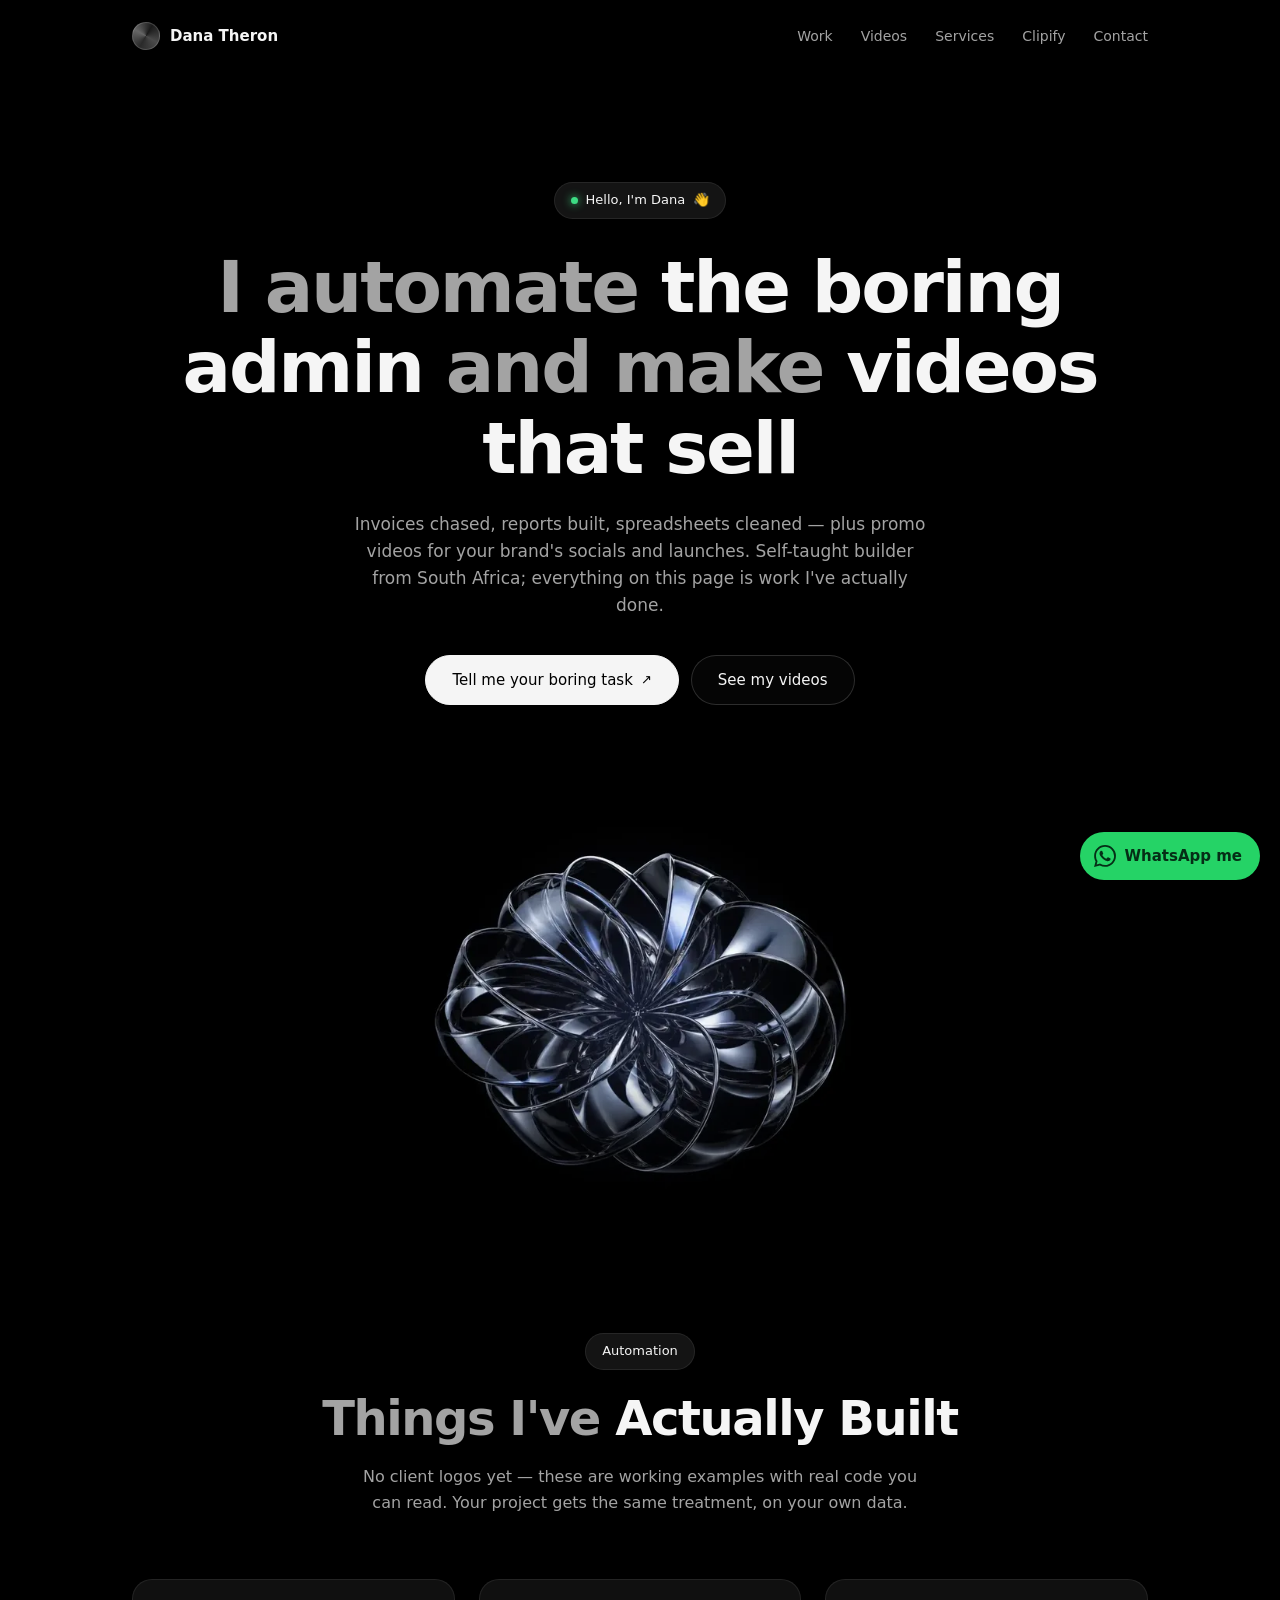
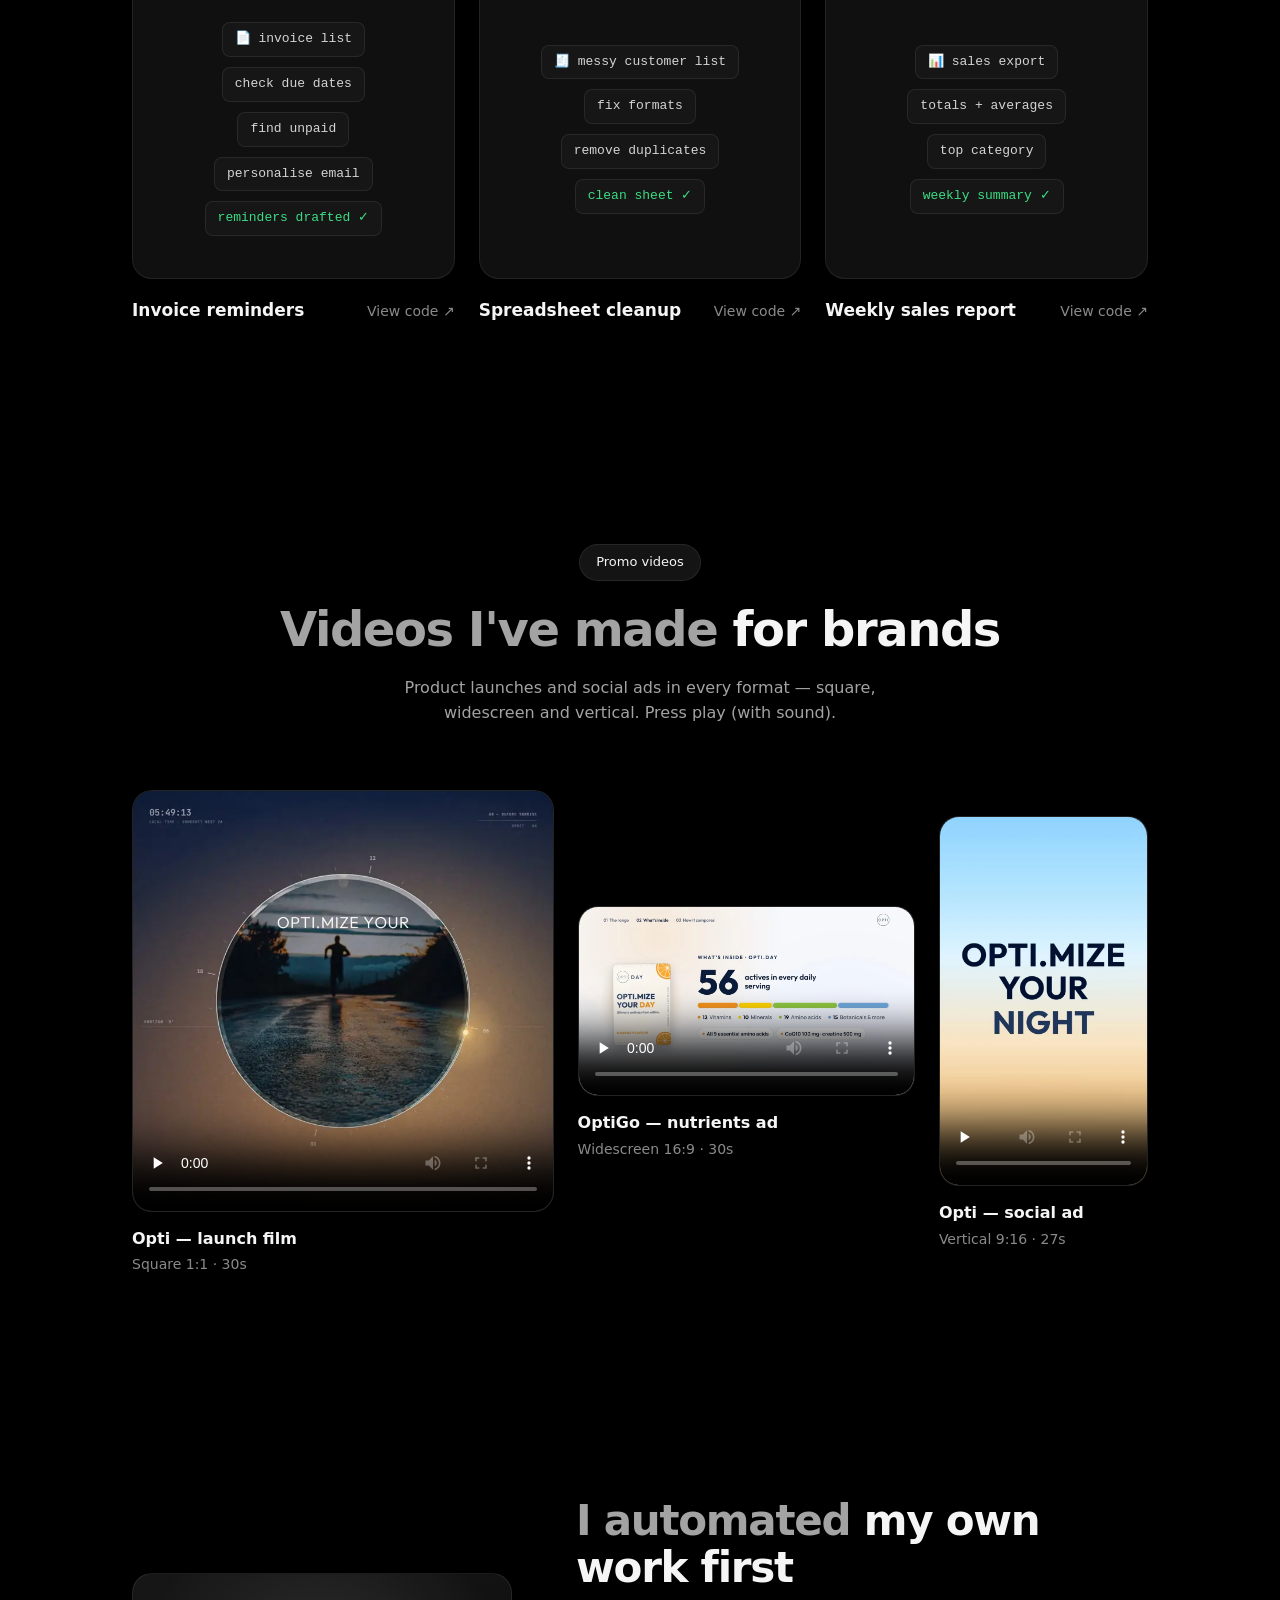
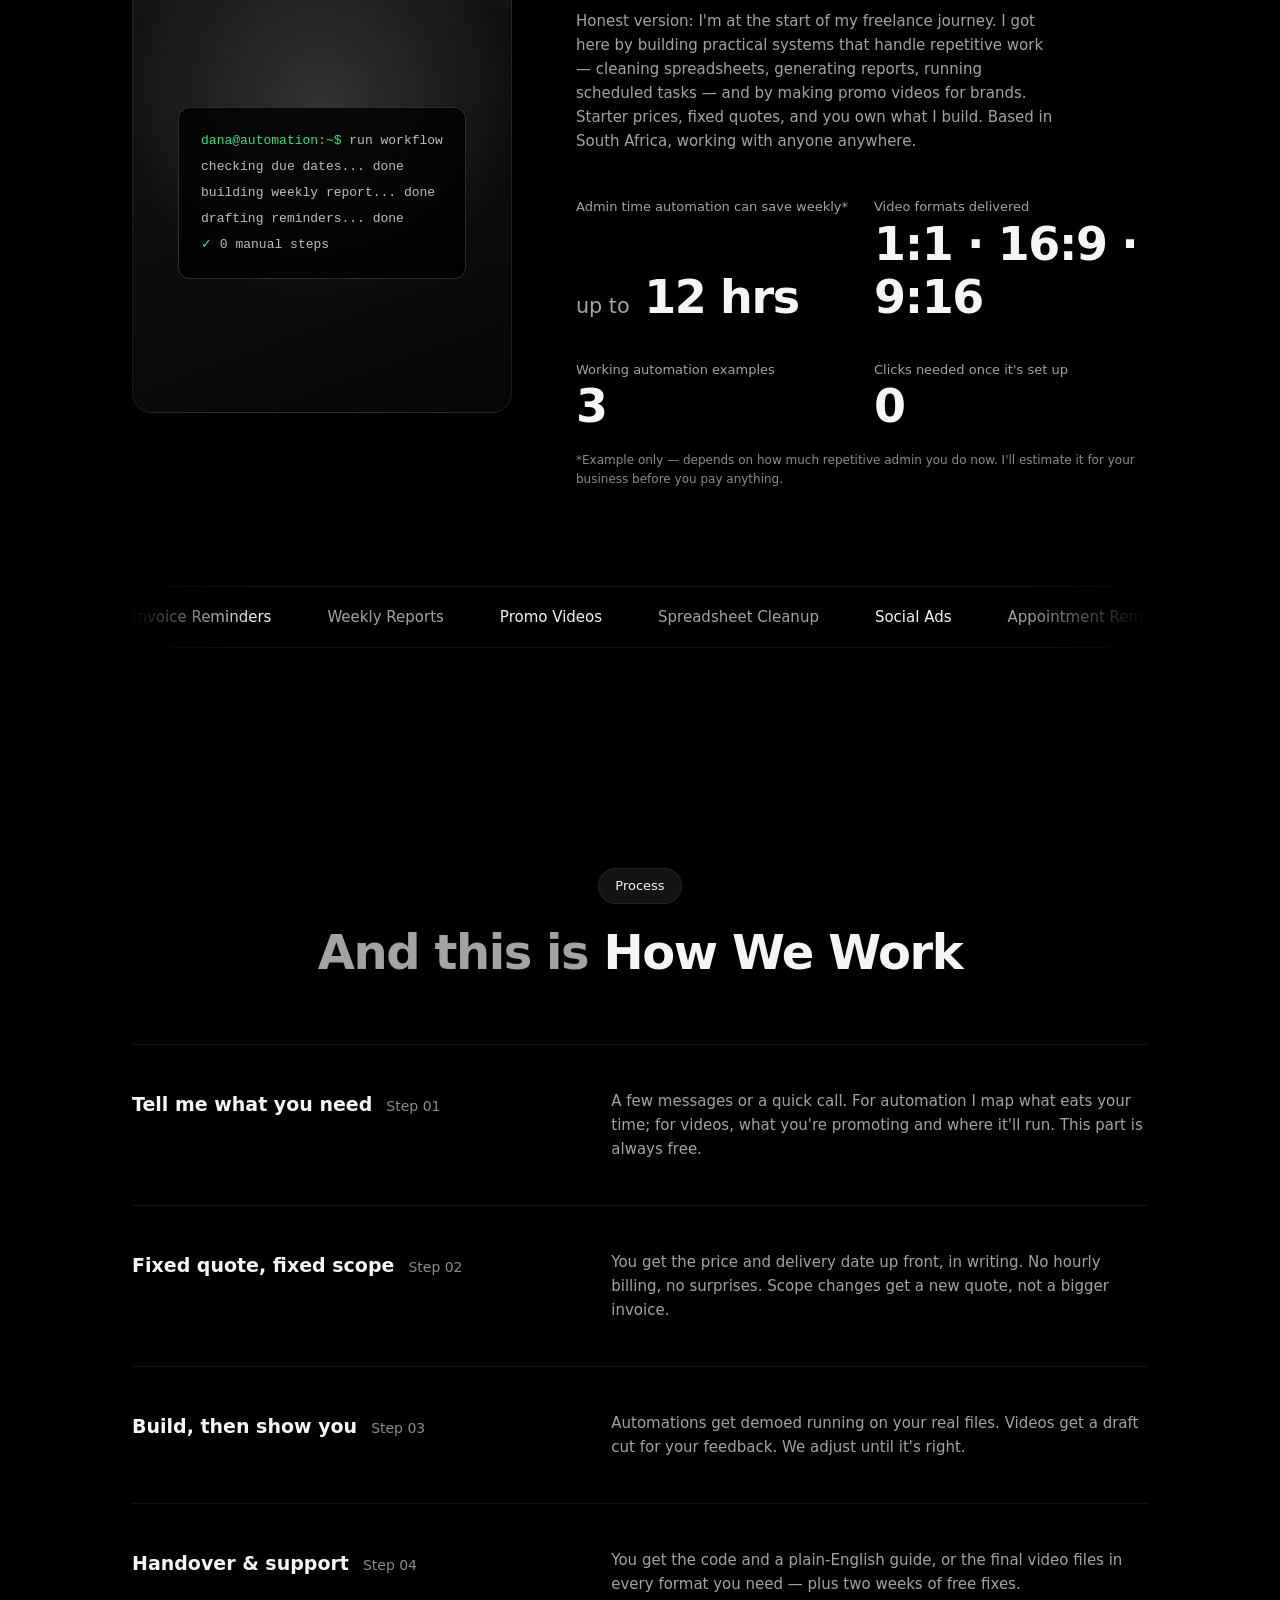
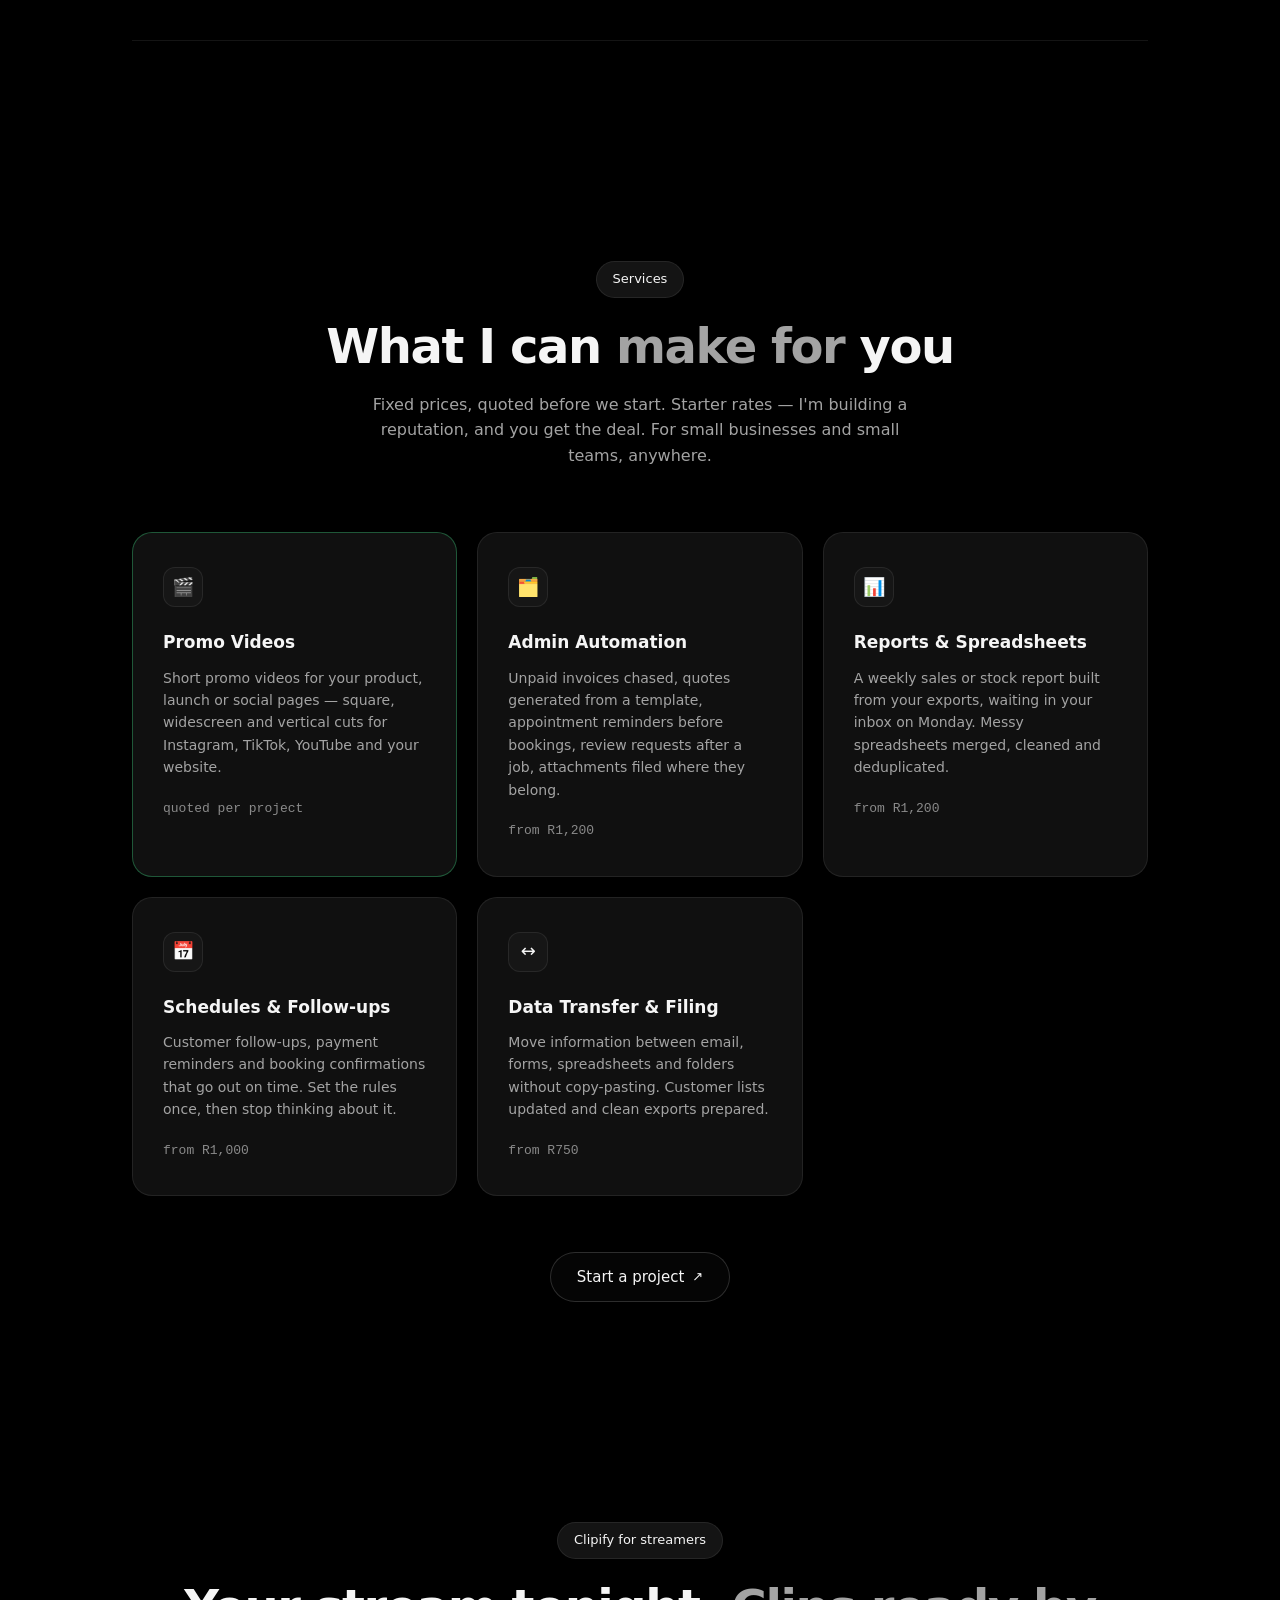
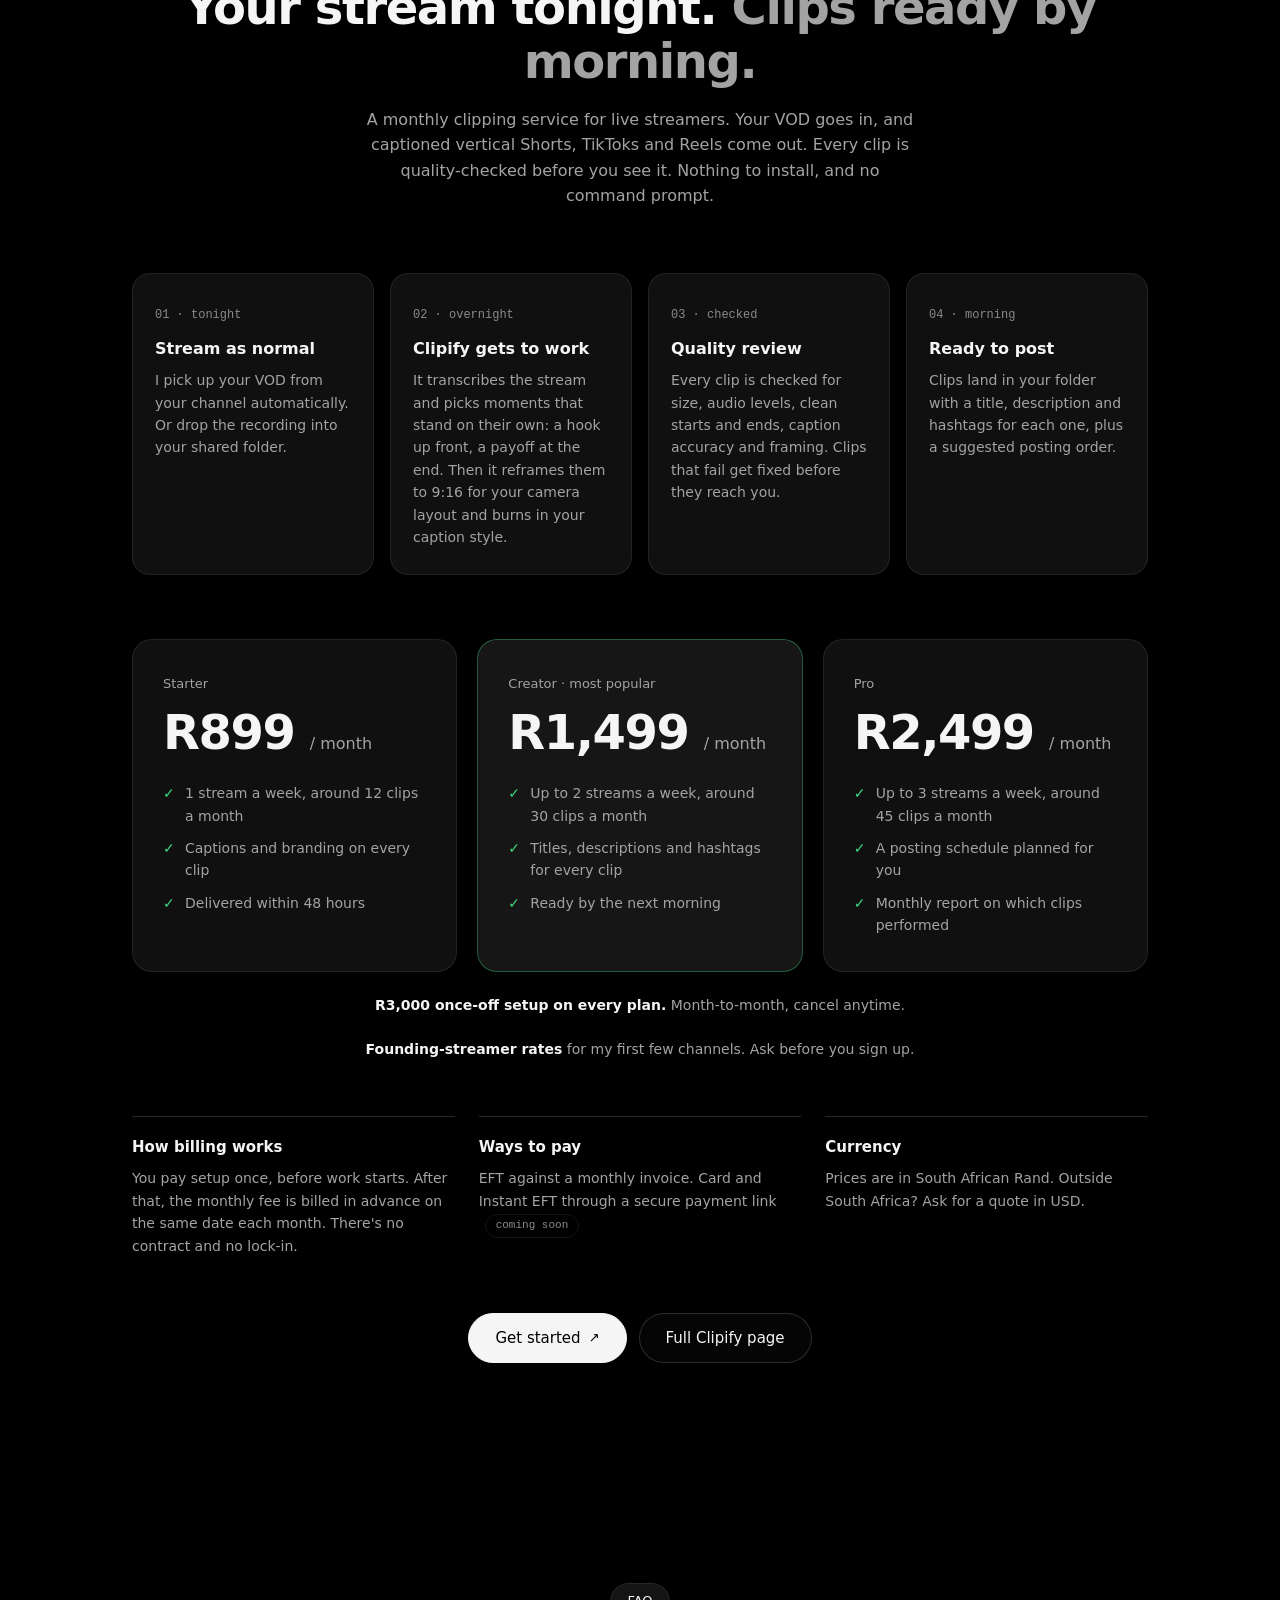
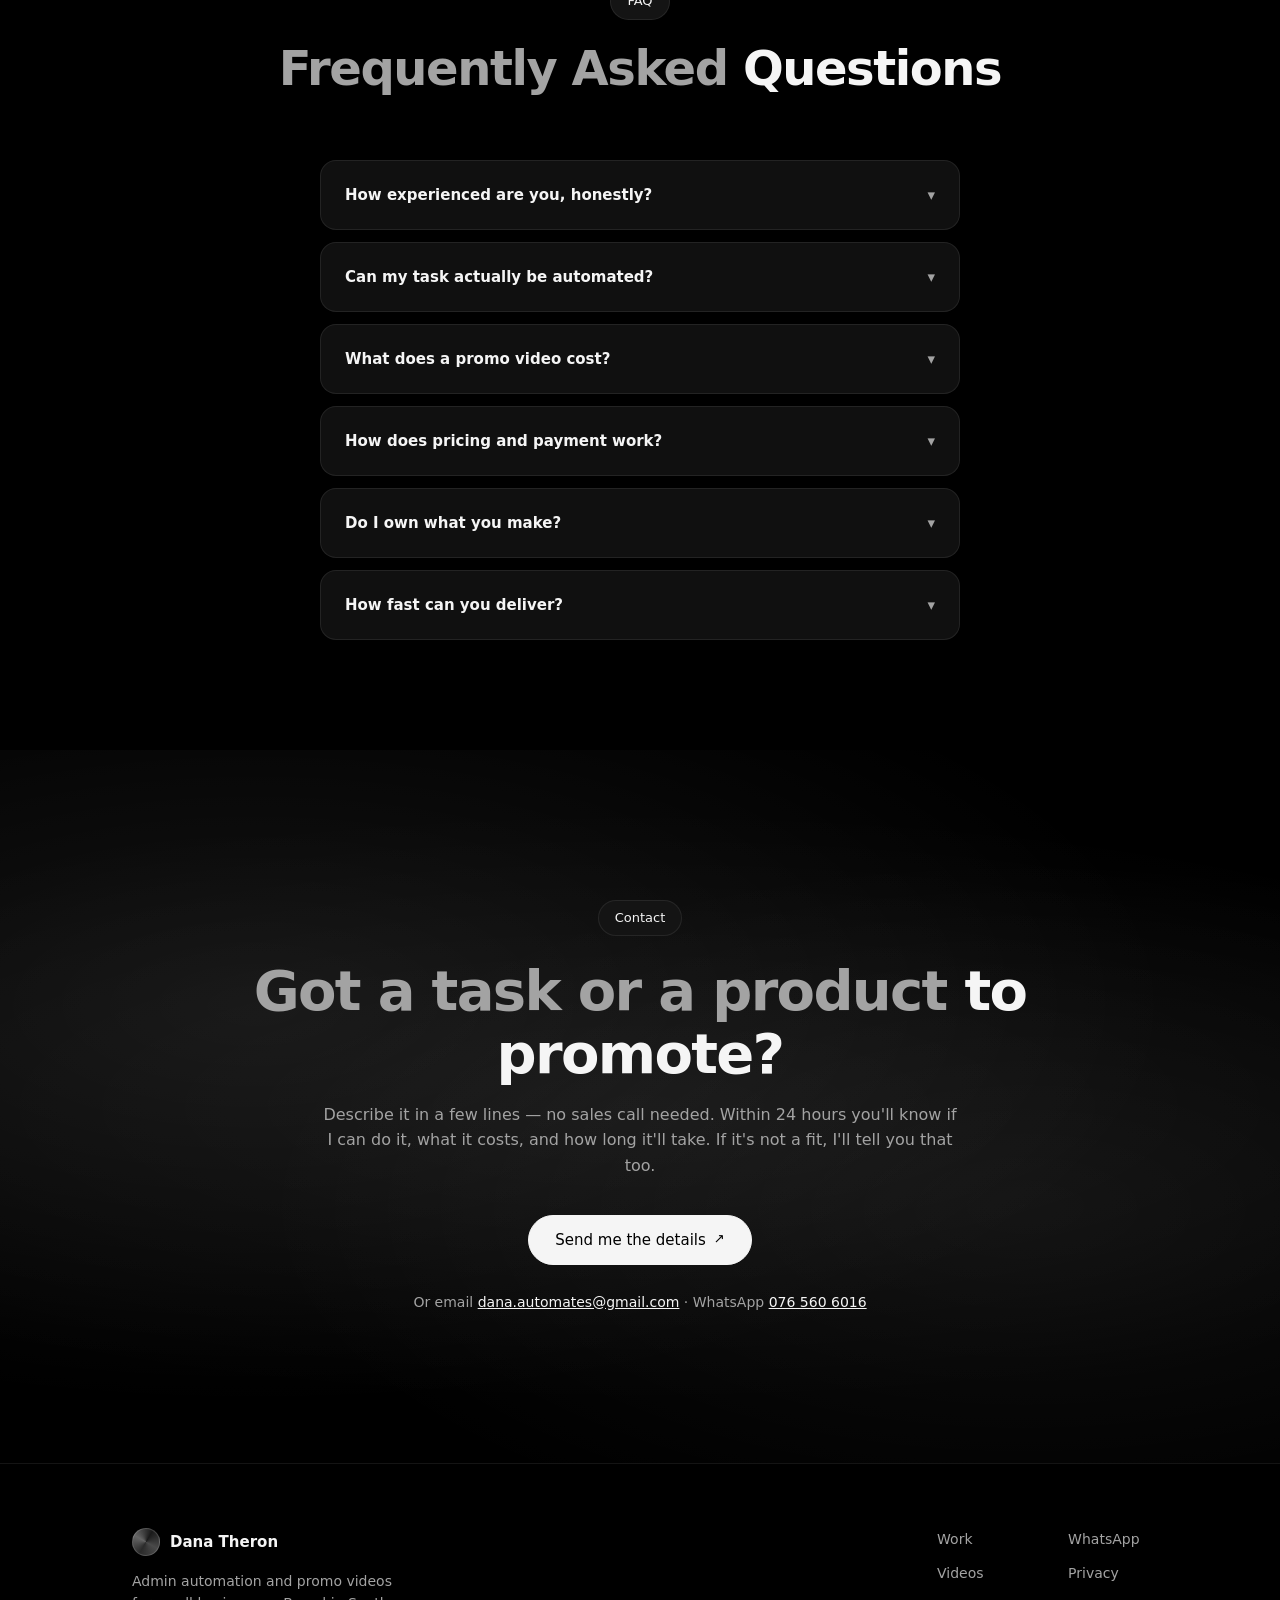
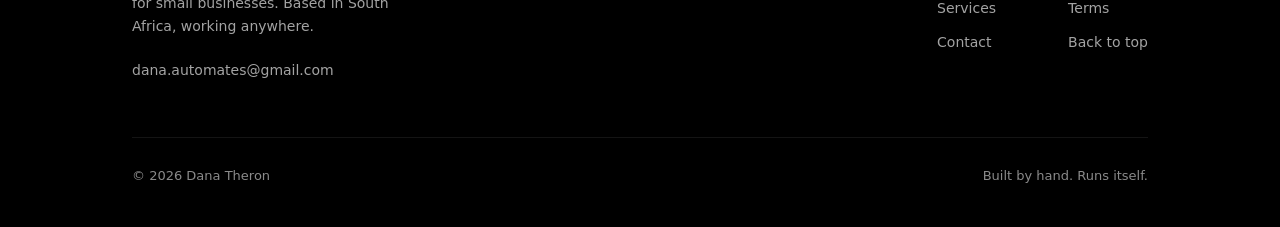
==== commit 5083f5ce: "Revert "Redesign portfolio and Clipify sites" This reverts commit a29143d9dcc4f85967c48e775da05ea632" ====
--- a/index.html
+++ b/index.html
@@ -1,97 +1,443 @@
-<!doctype html>
-<html lang="en-ZA" data-type="service" data-radius="soft" data-buttons="solid">
+<!DOCTYPE html>
+<html lang="en-ZA">
 <head>
-  <meta charset="utf-8"><meta name="viewport" content="width=device-width,initial-scale=1">
-  <title>Dana Automates — Practical automation and promo video</title>
-  <meta name="description" content="Practical admin automation and promo video for small businesses, built by Dana Theron in South Africa.">
-  <meta name="page-type" content="service"><meta name="site-kind" content="other"><meta name="theme-color" content="#dedad3">
-  <link rel="canonical" href="https://dana-automates.therondana65.workers.dev/"><link rel="icon" href="favicon.svg" type="image/svg+xml">
-  <meta property="og:type" content="website"><meta property="og:title" content="Dana Automates — Practical automation and promo video">
-  <meta property="og:description" content="Small systems that remove repetitive admin, plus launch and social video.">
-  <meta property="og:image" content="https://dana-automates.therondana65.workers.dev/assets/og-image.png"><meta name="twitter:card" content="summary_large_image">
-  <link rel="preconnect" href="https://fonts.googleapis.com"><link rel="preconnect" href="https://fonts.gstatic.com" crossorigin>
-  <link href="https://fonts.googleapis.com/css2?family=Instrument+Sans:wght@400;500;600&family=Instrument+Serif&display=swap" rel="stylesheet">
-  <link rel="stylesheet" href="styles.css"><script src="main.js" defer></script>
+<meta charset="UTF-8">
+<meta name="viewport" content="width=device-width, initial-scale=1.0">
+<title>Dana Automates — Admin automation &amp; promo videos for small businesses</title>
+<meta name="description" content="I automate repetitive admin (invoice reminders, reports, spreadsheets, follow-ups) and make promo videos for small businesses. Based in South Africa, working anywhere.">
+<link rel="canonical" href="https://dana-automates.therondana65.workers.dev/">
+<link rel="icon" href="favicon.svg" type="image/svg+xml">
+<meta name="theme-color" content="#000000">
+<meta property="og:type" content="website">
+<meta property="og:site_name" content="Dana Automates">
+<meta property="og:title" content="Dana Automates — Admin automation & promo videos">
+<meta property="og:description" content="Small automations that save hours every week, and promo videos that get small businesses noticed.">
+<meta property="og:url" content="https://dana-automates.therondana65.workers.dev/">
+<meta property="og:image" content="https://dana-automates.therondana65.workers.dev/assets/og-image.png">
+<meta property="og:image:width" content="1200">
+<meta property="og:image:height" content="630">
+<meta name="twitter:card" content="summary_large_image">
+<link rel="preload" as="image" href="assets/hero-orb-poster.webp" fetchpriority="high">
+<link rel="stylesheet" href="styles.css">
+<script src="main.js" defer></script>
 </head>
 <body>
-<!-- service · palette putty-black-teal · Instrument Serif / Instrument Sans · split hero · type-led statement moment -->
 <a class="skip" href="#main">Skip to content</a>
-<nav class="site-nav" aria-label="Main"><div class="wrap nav-inner">
-  <a class="wordmark" href="#top">Dana Theron</a>
-  <div class="nav-links"><a href="#work">Work</a><a href="#services">Services</a><a href="clipify/">Clipify</a></div>
-  <a class="nav-contact" href="#contact">Start a project</a>
-</div></nav>
-
-<header class="hero" id="top" data-enter><div class="wrap hero-grid">
-  <div class="hero-copy">
-    <p class="kicker">Automation + video · Cape Town / remote</p>
-    <h1>Less admin.<br>Better things<br>to show.</h1>
-    <p class="hero-lede">I build small automations that clear repetitive work, and make promo videos for launches and social feeds. You deal with one person from first message to handover.</p>
-    <div class="actions"><a class="button primary" href="#contact" data-enquiry="Project enquiry">Start a project</a><a class="text-link" href="#work">See the work</a></div>
-  </div>
-  <div class="hero-work" aria-label="Selected work">
-    <div class="hero-film"><video controls preload="metadata" poster="assets/video/opti-orbit-poster.webp"><source src="assets/video/opti-orbit.mp4" type="video/mp4"></video></div>
-    <div class="hero-index"><p><span>Recent film</span><strong>Opti launch</strong></p><p><span>Automation</span><strong>Reports, reminders, clean data</strong></p></div>
-  </div>
-</div></header>
+
+<nav aria-label="Main">
+  <div class="wrap">
+    <a class="brand" href="#top"><span class="avatar" aria-hidden="true"></span>Dana Theron</a>
+    <div class="links">
+      <a href="#work">Work</a>
+      <a href="#videos">Videos</a>
+      <a href="#services">Services</a>
+      <a href="clipify/">Clipify</a>
+      <a href="#contact">Contact</a>
+    </div>
+  </div>
+</nav>
+
+<header class="hero" id="top">
+  <div class="wrap">
+    <span class="pill"><span class="dot" aria-hidden="true"></span>Hello, I'm Dana &nbsp;👋</span>
+    <h1><span class="dim">I automate</span> the boring admin <span class="dim">and make</span> videos that sell</h1>
+    <p class="sub">Invoices chased, reports built, spreadsheets cleaned — plus promo videos for your brand's socials and launches. Self-taught builder from South Africa; everything on this page is work I've actually done.</p>
+    <div class="cta">
+      <a class="btn solid" href="#contact" data-enquiry="Automation project">Tell me your boring task <span class="arr" aria-hidden="true">↗</span></a>
+      <a class="btn" href="#videos">See my videos</a>
+    </div>
+  </div>
+  <div class="blob-stage" id="heroVisual" aria-hidden="true">
+    <div class="orb-tilt">
+      <div class="orb-scroll">
+        <video class="orb" id="heroOrb" autoplay muted loop playsinline disablepictureinpicture preload="auto" poster="assets/hero-orb-poster.webp" width="720" height="720">
+          <source src="assets/hero-orb.mp4" type="video/mp4">
+        </video>
+      </div>
+    </div>
+  </div>
+</header>
 
 <main id="main">
-<section class="proof section" id="work"><div class="wrap">
-  <div class="section-head"><p class="kicker">Selected work</p><h2>Real outputs, not mood boards.</h2><p>Open the code, play the films, and see exactly what I mean by practical.</p></div>
-  <div class="work-grid">
-    <a class="work-card code-card" href="https://github.com/Dana-GrootSeun/Dana-Automations/blob/main/automations/invoice_reminders.py" target="_blank" rel="noopener">
-      <div class="code-visual" aria-label="Invoice reminder workflow"><span>invoice_list.csv</span><strong>Find overdue invoices</strong><strong>Draft personal reminders</strong><em>Ready for review · 08:00</em></div>
-      <div class="work-meta"><h3>Invoice reminders</h3><span>View code</span></div>
-    </a>
-    <a class="work-card code-card" href="https://github.com/Dana-GrootSeun/Dana-Automations/blob/main/automations/weekly_report.py" target="_blank" rel="noopener">
-      <div class="report-visual" aria-label="Weekly sales report preview"><span>MONDAY / 07:00</span><b>Weekly sales</b><i style="--v:68%"></i><i style="--v:91%"></i><i style="--v:52%"></i><i style="--v:78%"></i><small>report.xlsx sent</small></div>
-      <div class="work-meta"><h3>Weekly sales report</h3><span>View code</span></div>
-    </a>
-    <article class="work-card film-card"><video controls preload="metadata" poster="assets/video/opti-nutrients-poster.webp"><source src="assets/video/opti-nutrients.mp4" type="video/mp4"></video><div class="work-meta"><h3>OptiGo nutrients ad</h3><span>16:9 film</span></div></article>
-  </div>
-</div></section>
-
-<section class="statement section" aria-label="Working approach"><div class="wrap statement-grid"><p class="kicker">My working rule</p><p class="big-statement">If the result cannot be explained in plain English, handed over cleanly, and used without me hovering nearby, it is not finished.</p></div></section>
-
-<section class="services section" id="services"><div class="wrap">
-  <div class="section-head split-head"><div><p class="kicker">Services</p><h2>Two kinds of useful work.</h2></div><p>Fixed scope and a fixed quote before I start. Small jobs usually take a few days; larger ones get a clear delivery plan.</p></div>
-  <div class="service-list">
-    <a href="#contact" data-enquiry="Admin automation" class="service-row"><span class="service-no">01</span><h3>Admin automation</h3><p>Invoice reminders, scheduled reports, spreadsheet clean-up, follow-ups and file handling.</p><strong>From R750</strong></a>
-    <a href="#contact" data-enquiry="Promo video" class="service-row"><span class="service-no">02</span><h3>Promo video</h3><p>Launch films and social cuts made for widescreen, square and vertical feeds.</p><strong>Quoted per project</strong></a>
-    <a href="clipify/" class="service-row accent-row"><span class="service-no">03</span><h3>Clipify</h3><p>A monthly clipping service that turns long streams into captioned vertical clips.</p><strong>From R899 / month</strong></a>
-  </div>
-</div></section>
-
-<section class="process section" id="process"><div class="wrap process-grid">
-  <div class="section-head"><p class="kicker">How it works</p><h2>Small project. Clear handover.</h2></div>
-  <ol class="steps">
-    <li><span>01</span><div><h3>Show me the repetitive bit</h3><p>A message, file or screen recording is enough for me to map the job.</p></div></li>
-    <li><span>02</span><div><h3>Approve the scope</h3><p>You get the price, delivery date and exact output in writing.</p></div></li>
-    <li><span>03</span><div><h3>Review the result</h3><p>I demo the automation or send the first video cut, then handle agreed changes.</p></div></li>
-    <li><span>04</span><div><h3>Own the finished work</h3><p>You receive the files, source code where relevant, and a plain-English guide.</p></div></li>
-  </ol>
-</div></section>
-
-<section class="contact section" id="contact"><div class="wrap contact-grid">
-  <div><p class="kicker">Start here</p><h2>What keeps getting pushed to tomorrow?</h2></div>
-  <div class="contact-copy"><p>Describe the task or the thing you need to promote. I will tell you within 24 hours whether I can help, what it should cost, and how long it will take.</p><a class="button dark" href="mailto:dana.automates@gmail.com" data-enquiry="Project enquiry">Send the details</a><p class="small">Based in South Africa · working remotely</p></div>
-</div></section>
+
+<section id="work">
+  <div class="wrap">
+    <div class="sec-head reveal">
+      <span class="pill">Automation</span>
+      <h2><span class="dim">Things I've</span> Actually Built</h2>
+      <p class="sub">No client logos yet — these are working examples with real code you can read. Your project gets the same treatment, on your own data.</p>
+    </div>
+    <div class="projects">
+      <a class="project reveal" href="https://github.com/Dana-GrootSeun/Dana-Automations/blob/main/automations/invoice_reminders.py" target="_blank" rel="noopener">
+        <div class="shot">
+          <div class="pipeflow" aria-hidden="true">
+            <div class="row"><span class="node">📄 invoice list</span><span class="a">→</span><span class="node">check due dates</span></div>
+            <div class="row"><span class="a">→</span><span class="node">find unpaid</span><span class="a">→</span><span class="node">personalise email</span></div>
+            <div class="row"><span class="a">→</span><span class="node ok">reminders drafted ✓</span></div>
+          </div>
+        </div>
+        <div class="cap"><h3>Invoice reminders</h3><span class="tag">View code ↗</span></div>
+      </a>
+      <a class="project reveal" href="https://github.com/Dana-GrootSeun/Dana-Automations/blob/main/automations/spreadsheet_cleanup.py" target="_blank" rel="noopener">
+        <div class="shot">
+          <div class="pipeflow" aria-hidden="true">
+            <div class="row"><span class="node">🧾 messy customer list</span><span class="a">→</span><span class="node">fix formats</span></div>
+            <div class="row"><span class="a">→</span><span class="node">remove duplicates</span><span class="a">→</span><span class="node ok">clean sheet ✓</span></div>
+          </div>
+        </div>
+        <div class="cap"><h3>Spreadsheet cleanup</h3><span class="tag">View code ↗</span></div>
+      </a>
+      <a class="project reveal" href="https://github.com/Dana-GrootSeun/Dana-Automations/blob/main/automations/weekly_report.py" target="_blank" rel="noopener">
+        <div class="shot">
+          <div class="pipeflow" aria-hidden="true">
+            <div class="row"><span class="node">📊 sales export</span><span class="a">→</span><span class="node">totals + averages</span></div>
+            <div class="row"><span class="a">→</span><span class="node">top category</span><span class="a">→</span><span class="node ok">weekly summary ✓</span></div>
+          </div>
+        </div>
+        <div class="cap"><h3>Weekly sales report</h3><span class="tag">View code ↗</span></div>
+      </a>
+    </div>
+  </div>
+</section>
+
+<section id="videos">
+  <div class="wrap">
+    <div class="sec-head reveal">
+      <span class="pill">Promo videos</span>
+      <h2><span class="dim">Videos I've made</span> for brands</h2>
+      <p class="sub">Product launches and social ads in every format — square, widescreen and vertical. Press play (with sound).</p>
+    </div>
+    <div class="reel">
+      <div class="clip reveal">
+        <figure>
+          <video controls playsinline preload="none" poster="assets/video/opti-orbit-poster.webp" width="720" height="720">
+            <source src="assets/video/opti-orbit.mp4" type="video/mp4">
+          </video>
+          <figcaption><strong>Opti — launch film</strong><span>Square 1:1 · 30s</span></figcaption>
+        </figure>
+      </div>
+      <div class="clip reveal">
+        <figure>
+          <video controls playsinline preload="none" poster="assets/video/opti-nutrients-poster.webp" width="1280" height="720">
+            <source src="assets/video/opti-nutrients.mp4" type="video/mp4">
+          </video>
+          <figcaption><strong>OptiGo — nutrients ad</strong><span>Widescreen 16:9 · 30s</span></figcaption>
+        </figure>
+      </div>
+      <div class="clip tall reveal">
+        <figure>
+          <video controls playsinline preload="none" poster="assets/video/opti-vertical-poster.webp" width="720" height="1280">
+            <source src="assets/video/opti-vertical.mp4" type="video/mp4">
+          </video>
+          <figcaption><strong>Opti — social ad</strong><span>Vertical 9:16 · 27s</span></figcaption>
+        </figure>
+      </div>
+    </div>
+  </div>
+</section>
+
+<section id="about">
+  <div class="wrap">
+    <div class="about">
+      <div class="portrait reveal" aria-hidden="true">
+        <div class="term">
+          <div><span class="p">dana@automation:~$</span> run workflow</div>
+          <div>checking due dates... done</div>
+          <div>building weekly report... done</div>
+          <div>drafting reminders... done</div>
+          <div><span class="p">✓</span> 0 manual steps</div>
+        </div>
+      </div>
+      <div class="reveal">
+        <h2><span class="dim">I automated</span> my own work first</h2>
+        <p class="bio">Honest version: I'm at the start of my freelance journey. I got here by building practical systems that handle repetitive work — cleaning spreadsheets, generating reports, running scheduled tasks — and by making promo videos for brands. Starter prices, fixed quotes, and you own what I build. Based in South Africa, working with anyone anywhere.</p>
+        <div class="stats">
+          <div class="stat"><div class="lbl">Admin time automation can save weekly*</div><div class="num"><small>up to</small> 12 hrs</div></div>
+          <div class="stat"><div class="lbl">Video formats delivered</div><div class="num">1:1 · 16:9 · 9:16</div></div>
+          <div class="stat"><div class="lbl">Working automation examples</div><div class="num">3</div></div>
+          <div class="stat"><div class="lbl">Clicks needed once it's set up</div><div class="num">0</div></div>
+        </div>
+        <p class="footnote">*Example only — depends on how much repetitive admin you do now. I'll estimate it for your business before you pay anything.</p>
+      </div>
+    </div>
+
+    <div class="marquee-wrap reveal">
+      <div class="marquee" id="marquee">
+        <span><b>Invoice Reminders</b></span><span>Weekly Reports</span><span><b>Promo Videos</b></span><span>Spreadsheet Cleanup</span><span><b>Social Ads</b></span><span>Appointment Reminders</span><span><b>Quote Generation</b></span><span>Product Launch Films</span><span><b>Data Transfers</b></span><span>Email Filing</span>
+      </div>
+    </div>
+  </div>
+</section>
+
+<section id="process">
+  <div class="wrap">
+    <div class="sec-head reveal">
+      <span class="pill">Process</span>
+      <h2><span class="dim">And this is</span> How We Work</h2>
+    </div>
+    <div class="rows reveal">
+      <div class="row2">
+        <div class="left"><h3>Tell me what you need</h3><span class="when">Step 01</span></div>
+        <p>A few messages or a quick call. For automation I map what eats your time; for videos, what you're promoting and where it'll run. This part is always free.</p>
+      </div>
+      <div class="row2">
+        <div class="left"><h3>Fixed quote, fixed scope</h3><span class="when">Step 02</span></div>
+        <p>You get the price and delivery date up front, in writing. No hourly billing, no surprises. Scope changes get a new quote, not a bigger invoice.</p>
+      </div>
+      <div class="row2">
+        <div class="left"><h3>Build, then show you</h3><span class="when">Step 03</span></div>
+        <p>Automations get demoed running on your real files. Videos get a draft cut for your feedback. We adjust until it's right.</p>
+      </div>
+      <div class="row2">
+        <div class="left"><h3>Handover &amp; support</h3><span class="when">Step 04</span></div>
+        <p>You get the code and a plain-English guide, or the final video files in every format you need — plus two weeks of free fixes.</p>
+      </div>
+    </div>
+  </div>
+</section>
+
+<section id="services">
+  <div class="wrap">
+    <div class="sec-head reveal">
+      <span class="pill">Services</span>
+      <h2>What I can <span class="dim">make for</span> you</h2>
+      <p class="sub">Fixed prices, quoted before we start. Starter rates — I'm building a reputation, and you get the deal. For small businesses and small teams, anywhere.</p>
+    </div>
+    <div class="cards">
+      <a class="scard featured reveal" href="#contact" data-enquiry="Promo video">
+        <div class="ico" aria-hidden="true">🎬</div>
+        <h3>Promo Videos</h3>
+        <p>Short promo videos for your product, launch or social pages — square, widescreen and vertical cuts for Instagram, TikTok, YouTube and your website.</p>
+        <div class="price">quoted per project</div>
+      </a>
+      <a class="scard reveal" href="#contact" data-enquiry="Admin automation">
+        <div class="ico" aria-hidden="true">🗂️</div>
+        <h3>Admin Automation</h3>
+        <p>Unpaid invoices chased, quotes generated from a template, appointment reminders before bookings, review requests after a job, attachments filed where they belong.</p>
+        <div class="price">from R1,200</div>
+      </a>
+      <a class="scard reveal" href="#contact" data-enquiry="Reports and spreadsheets">
+        <div class="ico" aria-hidden="true">📊</div>
+        <h3>Reports &amp; Spreadsheets</h3>
+        <p>A weekly sales or stock report built from your exports, waiting in your inbox on Monday. Messy spreadsheets merged, cleaned and deduplicated.</p>
+        <div class="price">from R1,200</div>
+      </a>
+      <a class="scard reveal" href="#contact" data-enquiry="Schedules and follow-ups">
+        <div class="ico" aria-hidden="true">📅</div>
+        <h3>Schedules &amp; Follow-ups</h3>
+        <p>Customer follow-ups, payment reminders and booking confirmations that go out on time. Set the rules once, then stop thinking about it.</p>
+        <div class="price">from R1,000</div>
+      </a>
+      <a class="scard reveal" href="#contact" data-enquiry="Data transfer and filing">
+        <div class="ico" aria-hidden="true">↔</div>
+        <h3>Data Transfer &amp; Filing</h3>
+        <p>Move information between email, forms, spreadsheets and folders without copy-pasting. Customer lists updated and clean exports prepared.</p>
+        <div class="price">from R750</div>
+      </a>
+    </div>
+    <div class="center-cta reveal">
+      <a class="btn" href="#contact" data-enquiry="Project enquiry">Start a project <span class="arr" aria-hidden="true">↗</span></a>
+    </div>
+  </div>
+</section>
+
+<section id="clipify">
+  <div class="wrap">
+    <div class="sec-head reveal">
+      <span class="pill">Clipify for streamers</span>
+      <h2>Your stream tonight. <span class="dim">Clips ready by morning.</span></h2>
+      <p class="sub">A monthly clipping service for live streamers. Your VOD goes in, and captioned vertical Shorts, TikToks and Reels come out. Every clip is quality-checked before you see it. Nothing to install, and no command prompt.</p>
+    </div>
+
+    <ol class="steps4 reveal">
+      <li class="step">
+        <span class="n">01 · tonight</span>
+        <h3>Stream as normal</h3>
+        <p>I pick up your VOD from your channel automatically. Or drop the recording into your shared folder.</p>
+      </li>
+      <li class="step">
+        <span class="n">02 · overnight</span>
+        <h3>Clipify gets to work</h3>
+        <p>It transcribes the stream and picks moments that stand on their own: a hook up front, a payoff at the end. Then it reframes them to 9:16 for your camera layout and burns in your caption style.</p>
+      </li>
+      <li class="step">
+        <span class="n">03 · checked</span>
+        <h3>Quality review</h3>
+        <p>Every clip is checked for size, audio levels, clean starts and ends, caption accuracy and framing. Clips that fail get fixed before they reach you.</p>
+      </li>
+      <li class="step">
+        <span class="n">04 · morning</span>
+        <h3>Ready to post</h3>
+        <p>Clips land in your folder with a title, description and hashtags for each one, plus a suggested posting order.</p>
+      </li>
+    </ol>
+
+    <div class="plans three reveal">
+      <div class="plan">
+        <div class="lbl">Starter</div>
+        <div class="amt">R899 <small>/ month</small></div>
+        <ul>
+          <li>1 stream a week, around 12 clips a month</li>
+          <li>Captions and branding on every clip</li>
+          <li>Delivered within 48 hours</li>
+        </ul>
+      </div>
+      <div class="plan main">
+        <div class="lbl">Creator · most popular</div>
+        <div class="amt">R1,499 <small>/ month</small></div>
+        <ul>
+          <li>Up to 2 streams a week, around 30 clips a month</li>
+          <li>Titles, descriptions and hashtags for every clip</li>
+          <li>Ready by the next morning</li>
+        </ul>
+      </div>
+      <div class="plan">
+        <div class="lbl">Pro</div>
+        <div class="amt">R2,499 <small>/ month</small></div>
+        <ul>
+          <li>Up to 3 streams a week, around 45 clips a month</li>
+          <li>A posting schedule planned for you</li>
+          <li>Monthly report on which clips performed</li>
+        </ul>
+      </div>
+    </div>
+    <p class="founder reveal"><b>R3,000 once-off setup on every plan.</b> Month-to-month, cancel anytime.</p>
+    <p class="founder reveal"><b>Founding-streamer rates</b> for my first few channels. Ask before you sign up.</p>
+
+    <div class="billing reveal">
+      <div class="bill">
+        <h3>How billing works</h3>
+        <p>You pay setup once, before work starts. After that, the monthly fee is billed in advance on the same date each month. There's no contract and no lock-in.</p>
+      </div>
+      <div class="bill">
+        <h3>Ways to pay</h3>
+        <p>EFT against a monthly invoice. Card and Instant EFT through a secure payment link<span class="soon">coming soon</span></p>
+      </div>
+      <div class="bill">
+        <h3>Currency</h3>
+        <p>Prices are in South African Rand. Outside South Africa? Ask for a quote in USD.</p>
+      </div>
+    </div>
+
+    <div class="center-cta reveal">
+      <a class="btn solid" href="#contact" data-enquiry="Clipify">Get started <span class="arr" aria-hidden="true">↗</span></a>
+      <a class="btn" href="clipify/">Full Clipify page</a>
+    </div>
+  </div>
+</section>
+
+<section id="faq">
+  <div class="wrap">
+    <div class="sec-head reveal">
+      <span class="pill">FAQ</span>
+      <h2><span class="dim">Frequently Asked</span> Questions</h2>
+    </div>
+    <div class="faq reveal">
+      <div class="qa">
+        <button type="button" aria-expanded="false" aria-controls="faq1">How experienced are you, honestly?<span class="chev" aria-hidden="true">▾</span></button>
+        <div class="ans" id="faq1" hidden><p>I'm new to freelancing. The automation examples on this page are real code you can read, and the videos are work I made for a real brand. My prices reflect where I am, and I'd rather over-deliver for my first clients than oversell to them.</p></div>
+      </div>
+      <div class="qa">
+        <button type="button" aria-expanded="false" aria-controls="faq2">Can my task actually be automated?<span class="chev" aria-hidden="true">▾</span></button>
+        <div class="ans" id="faq2" hidden><p>If it happens on a computer and follows rules — even messy ones — probably yes. Describe it or send a screen recording and I'll tell you honestly, free. If I can't build it, I'll say so instead of taking your money.</p></div>
+      </div>
+      <div class="qa">
+        <button type="button" aria-expanded="false" aria-controls="faq3">What does a promo video cost?<span class="chev" aria-hidden="true">▾</span></button>
+        <div class="ans" id="faq3" hidden><p>It depends on length, formats and whether you supply footage, so every video is quoted up front after a short chat. You'll know the exact price before any work starts.</p></div>
+      </div>
+      <div class="qa">
+        <button type="button" aria-expanded="false" aria-controls="faq4">How does pricing and payment work?<span class="chev" aria-hidden="true">▾</span></button>
+        <div class="ans" id="faq4" hidden><p>Fixed price, quoted before any work starts. You approve the scope and the number; that's what you pay. South African clients can pay by EFT; international clients via PayPal or similar. Clipify is the one monthly service: setup once, then billed monthly in advance, cancel anytime.</p></div>
+      </div>
+      <div class="qa">
+        <button type="button" aria-expanded="false" aria-controls="faq5">Do I own what you make?<span class="chev" aria-hidden="true">▾</span></button>
+        <div class="ans" id="faq5" hidden><p>Yes. Automations come with the source code and a plain-English setup guide. Videos come as final files you can use anywhere. No subscriptions, no lock-in, except Clipify, which is month-to-month by design.</p></div>
+      </div>
+      <div class="qa">
+        <button type="button" aria-expanded="false" aria-controls="faq6">How fast can you deliver?<span class="chev" aria-hidden="true">▾</span></button>
+        <div class="ans" id="faq6" hidden><p>Small automations and short videos usually take a few days; bigger projects up to a week or two. You get a realistic date with the quote.</p></div>
+      </div>
+    </div>
+  </div>
+</section>
+
+<section class="contact" id="contact">
+  <div class="fluid" aria-hidden="true"></div>
+  <div class="wrap inner">
+    <span class="pill reveal">Contact</span>
+    <h2 class="reveal"><span class="dim">Got a task or a product</span> to promote?</h2>
+    <p class="sub reveal">Describe it in a few lines — no sales call needed. Within 24 hours you'll know if I can do it, what it costs, and how long it'll take. If it's not a fit, I'll tell you that too.</p>
+    <div class="reveal">
+      <a class="btn solid" href="mailto:dana.automates@gmail.com" data-enquiry="Project enquiry">Send me the details <span class="arr" aria-hidden="true">↗</span></a>
+    </div>
+    <p class="alt reveal">Or email <a href="mailto:dana.automates@gmail.com">dana.automates@gmail.com</a> · WhatsApp <a href="https://wa.me/27765606016?text=Hi%20Dana%2C%20I%27d%20like%20to%20chat%20about%20a%20project." target="_blank" rel="noopener">076 560 6016</a></p>
+  </div>
+</section>
+
 </main>
-
-<footer><div class="wrap footer-grid"><p><strong>Dana Theron</strong><br>Automation and promo video.</p><div><a href="mailto:dana.automates@gmail.com">dana.automates@gmail.com</a><a href="privacy.html">Privacy &amp; terms</a></div><p>© 2026 Dana Theron</p></div></footer>
 
 <dialog class="enquiry" id="enquiry" aria-labelledby="dialogTitle">
   <div class="dialog-head"><h2 id="dialogTitle">Start a project</h2><button class="dialog-close" type="button" aria-label="Close">×</button></div>
-  <p>Tell me what you do manually now, or what you need to promote.</p>
+  <p class="intro">Tell me what you want off your plate — or what you want to promote.</p>
   <form id="leadForm">
-    <label for="f-name">Name</label><input id="f-name" name="name" autocomplete="name" maxlength="120" required>
-    <label for="f-email">Email</label><input id="f-email" name="email" type="email" autocomplete="email" maxlength="200" required>
-    <label for="f-service">Project</label><input id="f-service" name="service" maxlength="160">
-    <label for="f-details">Details</label><textarea id="f-details" name="details" minlength="5" maxlength="4000" required></textarea>
-    <label class="hp" aria-hidden="true">Company<input name="company" tabindex="-1" autocomplete="off"></label>
-    <div class="dialog-actions"><button class="button dark" type="submit">Send request</button><button class="button light" type="button" id="openEmail" aria-expanded="false" aria-controls="emailChooser">Use email</button></div>
+    <label for="f-name">Your name</label>
+    <input id="f-name" name="name" autocomplete="name" maxlength="120" required>
+    <label for="f-email">Your email</label>
+    <input id="f-email" name="email" type="email" autocomplete="email" maxlength="200" placeholder="you@business.com" required>
+    <label for="f-service">What do you need?</label>
+    <input id="f-service" name="service" maxlength="160" placeholder="e.g. invoice reminders, a promo video">
+    <label for="f-details">A few details</label>
+    <textarea id="f-details" name="details" minlength="5" maxlength="4000" required placeholder="What do you do manually now, or what are you promoting?"></textarea>
+    <input class="hp-field" name="company" tabindex="-1" autocomplete="off" aria-hidden="true">
+    <p class="consent">By sending, you agree to the <a href="privacy.html">Privacy Notice</a>.</p>
+    <div class="dialog-actions">
+      <button class="btn solid" type="submit">Send request</button>
+      <button class="btn" type="button" id="openEmail" aria-expanded="false" aria-controls="emailChooser">Email me instead</button>
+    </div>
   </form>
-  <div class="email-chooser" id="emailChooser" hidden><p>Open in</p><button type="button" data-provider="gmail">Gmail</button><button type="button" data-provider="outlook">Outlook</button><button type="button" data-provider="yahoo">Yahoo</button><button type="button" data-provider="default">Mail app</button></div>
+  <div class="email-chooser" id="emailChooser" hidden>
+    <p class="chooser-label">Which email do you use?</p>
+    <div class="chooser-btns">
+      <button type="button" class="btn" data-provider="gmail">Gmail</button>
+      <button type="button" class="btn" data-provider="outlook">Outlook</button>
+      <button type="button" class="btn" data-provider="yahoo">Yahoo</button>
+      <button type="button" class="btn" data-provider="default">Other / mail app</button>
+    </div>
+  </div>
   <p class="dialog-status" id="dialogStatus" role="status"></p>
 </dialog>
-</body></html>
+
+<footer>
+  <div class="wrap">
+    <div class="foot">
+      <div>
+        <a class="brand" href="#top"><span class="avatar" aria-hidden="true"></span>Dana Theron</a>
+        <p class="tag">Admin automation and promo videos for small businesses. Based in South Africa, working anywhere.</p>
+        <a class="mail" href="mailto:dana.automates@gmail.com">dana.automates@gmail.com</a>
+      </div>
+      <div class="cols">
+        <div class="col">
+          <a href="#work">Work</a>
+          <a href="#videos">Videos</a>
+          <a href="#services">Services</a>
+          <a href="#contact">Contact</a>
+        </div>
+        <div class="col">
+          <a href="https://wa.me/27765606016?text=Hi%20Dana%2C%20I%27d%20like%20to%20chat%20about%20a%20project." target="_blank" rel="noopener">WhatsApp</a>
+          <a href="privacy.html">Privacy</a>
+          <a href="privacy.html#terms">Terms</a>
+          <a href="#top">Back to top</a>
+        </div>
+      </div>
+    </div>
+    <div class="legal">
+      <span>© 2026 Dana Theron</span>
+      <span>Built by hand. Runs itself.</span>
+    </div>
+  </div>
+</footer>
+
+<a class="wa-float" href="https://wa.me/27765606016?text=Hi%20Dana%2C%20I%27d%20like%20to%20chat%20about%20a%20project." target="_blank" rel="noopener" aria-label="Chat with Dana on WhatsApp"><svg viewBox="0 0 24 24" aria-hidden="true"><path fill="currentColor" d="M17.472 14.382c-.297-.149-1.758-.867-2.03-.967-.273-.099-.471-.148-.67.15-.197.297-.767.966-.94 1.164-.173.199-.347.223-.644.075-.297-.15-1.255-.463-2.39-1.475-.883-.788-1.48-1.761-1.653-2.059-.173-.297-.018-.458.13-.606.134-.133.298-.347.446-.52.149-.174.198-.298.298-.497.099-.198.05-.371-.025-.52-.075-.149-.669-1.612-.916-2.207-.242-.579-.487-.5-.669-.51-.173-.008-.371-.01-.57-.01-.198 0-.52.074-.792.372-.272.297-1.04 1.016-1.04 2.479 0 1.462 1.065 2.875 1.213 3.074.149.198 2.096 3.2 5.077 4.487.709.306 1.262.489 1.694.625.712.227 1.36.195 1.871.118.571-.085 1.758-.719 2.006-1.413.248-.694.248-1.289.173-1.413-.074-.124-.272-.198-.57-.347m-5.421 7.403h-.004a9.87 9.87 0 01-5.031-1.378l-.361-.214-3.741.982.998-3.648-.235-.374a9.86 9.86 0 01-1.51-5.26c.001-5.45 4.436-9.884 9.888-9.884 2.64 0 5.122 1.03 6.988 2.898a9.825 9.825 0 012.893 6.994c-.003 5.45-4.437 9.884-9.885 9.884m8.413-18.297A11.815 11.815 0 0012.05 0C5.495 0 .16 5.335.157 11.892c0 2.096.547 4.142 1.588 5.945L.057 24l6.305-1.654a11.882 11.882 0 005.683 1.448h.005c6.554 0 11.89-5.335 11.893-11.893a11.821 11.821 0 00-3.48-8.413Z"/></svg><span>WhatsApp me</span></a>
+
+</body>
+</html>
--- a/styles.css
+++ b/styles.css
@@ -1,13 +1,387 @@
-:root{--bg:#dedad3;--surface:#d3cec6;--ink:#0a0a0a;--muted:#383632;--accent:#1d5c6c;--paper:#f2efe9;--line:rgba(10,10,10,.22);--display:"Instrument Serif",Georgia,serif;--sans:"Instrument Sans",Arial,sans-serif;--ease:cubic-bezier(.23,1,.32,1)}
-*{box-sizing:border-box;margin:0;padding:0}html{scroll-behavior:smooth}body{background:var(--bg);color:var(--ink);font-family:var(--sans);font-size:16px;line-height:1.55;-webkit-font-smoothing:antialiased}a{color:inherit}.wrap{width:min(1280px,calc(100% - 96px));margin-inline:auto}.skip{position:absolute;left:-9999px;top:8px}.skip:focus{left:16px;z-index:1000;background:var(--ink);color:#fff;padding:10px 14px}.site-nav{height:72px;display:flex;align-items:center;border-bottom:1px solid var(--line);position:relative;z-index:20}.nav-inner{display:grid;grid-template-columns:1fr auto 1fr;align-items:center}.wordmark{font-family:var(--display);font-size:24px;text-decoration:none}.nav-links{display:flex;gap:30px}.nav-links a,.nav-contact{font-size:14px;font-weight:600;text-decoration:none}.nav-contact{justify-self:end;border-bottom:1px solid;padding-bottom:2px}a:focus-visible,button:focus-visible,input:focus-visible,textarea:focus-visible,video:focus-visible{outline:3px solid var(--accent);outline-offset:3px}
-.hero{min-height:calc(100svh - 72px);display:flex;align-items:stretch;padding:48px 0 64px}.hero-grid{display:grid;grid-template-columns:5fr 6fr;gap:clamp(48px,7vw,112px);align-items:stretch}.hero-copy{display:flex;flex-direction:column;justify-content:center}.kicker{font-size:13px;font-weight:600;letter-spacing:.12em;text-transform:uppercase}.hero h1{font-family:var(--display);font-weight:400;font-size:clamp(64px,7.4vw,106px);line-height:.84;letter-spacing:-.035em;margin:30px 0 38px}.hero-lede{max-width:490px;font-size:19px;color:#393734}.actions{display:flex;align-items:center;gap:24px;margin-top:36px}.button{min-height:48px;padding:13px 22px;border:1px solid var(--ink);display:inline-flex;align-items:center;justify-content:center;font:600 15px var(--sans);text-decoration:none;cursor:pointer;transition:transform 150ms var(--ease),background-color 150ms ease}.button:active{transform:scale(.97)}.button.primary,.button.dark{background:var(--ink);color:#fff}.button.light{background:transparent;color:var(--ink)}.text-link{font-weight:600;text-underline-offset:5px}.hero-work{display:grid;grid-template-rows:minmax(0,1fr) auto;background:var(--ink);color:#fff}.hero-film{min-height:0;overflow:hidden}.hero-film video{width:100%;height:100%;object-fit:cover;display:block}.hero-index{display:grid;grid-template-columns:1fr 1fr;border-top:1px solid rgba(255,255,255,.3)}.hero-index p{padding:20px 24px;display:flex;flex-direction:column;gap:4px}.hero-index p+p{border-left:1px solid rgba(255,255,255,.3)}.hero-index span{font-size:12px;text-transform:uppercase;letter-spacing:.1em;color:#aaa}.hero-index strong{font-size:15px;font-weight:500}
-[data-enter] .hero-copy>*{animation:hero-in .6s var(--ease) both}[data-enter] .hero-copy>:nth-child(2){animation-delay:.06s}[data-enter] .hero-copy>:nth-child(3){animation-delay:.12s}[data-enter] .hero-copy>:nth-child(4){animation-delay:.18s}[data-enter] .hero-work{animation:hero-in .7s .1s var(--ease) both}@keyframes hero-in{from{opacity:0;transform:translateY(12px)}}
-.section{min-height:100vh;padding:110px 0;display:flex;align-items:center;border-top:1px solid var(--line)}.section-head{max-width:760px;margin-bottom:56px}.section-head h2,.contact h2{font:400 clamp(54px,6.5vw,92px)/.94 var(--display);letter-spacing:-.025em;margin-top:18px}.section-head>p:last-child{font-size:18px;color:var(--muted);max-width:560px;margin-top:22px}.proof{background:var(--paper)}.work-grid{display:grid;grid-template-columns:1fr 1fr 1fr;gap:18px}.work-card{display:grid;grid-template-rows:minmax(340px,1fr) auto;border:1px solid var(--line);color:var(--ink);text-decoration:none;background:var(--bg);overflow:hidden;transition:transform 180ms var(--ease)}.code-visual,.report-visual{padding:34px;display:flex;flex-direction:column;justify-content:center}.code-visual span,.report-visual span{font:12px ui-monospace,monospace;color:var(--muted);margin-bottom:32px}.code-visual strong{font:500 16px ui-monospace,monospace;border:1px solid var(--line);padding:15px;margin-bottom:10px;background:var(--paper)}.code-visual em{font:13px ui-monospace,monospace;color:var(--accent);margin-top:18px}.report-visual b{font:400 38px var(--display);margin-bottom:24px}.report-visual i{display:block;width:var(--v);height:12px;background:var(--accent);margin:5px 0}.report-visual small{font:13px ui-monospace,monospace;margin-top:28px}.film-card video{width:100%;height:100%;object-fit:cover;background:#000}.work-meta{border-top:1px solid var(--line);padding:18px 20px;display:flex;justify-content:space-between;gap:16px;align-items:center}.work-meta h3{font-size:16px}.work-meta span{font-size:13px;color:var(--muted)}
-.statement{background:var(--accent);color:#fff}.statement-grid{display:grid;grid-template-columns:3fr 9fr;gap:32px;align-items:start}.big-statement{font:400 clamp(54px,6.8vw,96px)/.96 var(--display);letter-spacing:-.025em}.split-head{max-width:none;display:grid;grid-template-columns:7fr 4fr;gap:8.33%;align-items:end}.split-head>p:last-child{margin:0}.service-list{border-top:1px solid var(--ink)}.service-row{display:grid;grid-template-columns:70px 3fr 4fr 2fr;gap:24px;align-items:center;min-height:150px;border-bottom:1px solid var(--ink);text-decoration:none;transition:background-color 160ms ease,padding 160ms var(--ease)}.service-row h3{font:400 34px var(--display)}.service-row p{color:var(--muted)}.service-row strong{font-size:14px;text-align:right}.service-no{font-size:12px}.accent-row{color:var(--accent)}.process{background:var(--ink);color:#fff}.process-grid{display:grid;grid-template-columns:5fr 6fr;gap:8.33%;align-items:start}.process .section-head h2{font-size:clamp(48px,5vw,76px)}.steps{list-style:none;border-top:1px solid #555}.steps li{display:grid;grid-template-columns:56px 1fr;gap:24px;padding:28px 0;border-bottom:1px solid #555}.steps li>span{font-size:12px;color:#999}.steps h3{font:400 30px var(--display);margin-bottom:6px}.steps p{color:#aaa;max-width:520px}.contact{background:#b9c6c5}.contact-grid{display:grid;grid-template-columns:7fr 4fr;gap:8.33%;align-items:end}.contact h2{max-width:820px}.contact-copy>p:first-child{font-size:19px;margin-bottom:30px}.contact-copy .small{font-size:13px;margin-top:22px;color:var(--muted)}
-footer{padding:52px 0;background:var(--ink);color:#fff}.footer-grid{display:grid;grid-template-columns:2fr 1fr 1fr;gap:32px}.footer-grid div{display:flex;flex-direction:column;gap:5px}.footer-grid a{color:#bbb}.footer-grid>p:last-child{text-align:right;color:#888;font-size:13px}
-.enquiry{width:min(620px,calc(100% - 32px));max-height:90vh;margin:auto;padding:34px;border:1px solid var(--ink);background:var(--paper);color:var(--ink)}.enquiry::backdrop{background:rgba(10,10,10,.65)}.dialog-head{display:flex;justify-content:space-between;gap:20px;align-items:start}.dialog-head h2{font:400 48px var(--display)}.dialog-close{border:0;background:none;font-size:32px;cursor:pointer;min-width:44px;min-height:44px}.enquiry>p{color:var(--muted);margin:8px 0 24px}.enquiry form{display:grid;gap:8px}.enquiry label{font-size:13px;font-weight:600;margin-top:6px}.enquiry input,.enquiry textarea{width:100%;border:1px solid var(--line);background:#fff;padding:12px;font:16px var(--sans);border-radius:0}.enquiry textarea{min-height:130px;resize:vertical}.hp{position:absolute!important;left:-9999px}.dialog-actions{display:flex;gap:10px;margin-top:14px}.email-chooser{margin-top:16px}.email-chooser button{background:none;border:0;text-decoration:underline;margin-right:12px;cursor:pointer}.dialog-status{min-height:24px;margin-top:12px!important}.dialog-status.ok{color:#17652f}.dialog-status.err{color:#a61b1b}
-@media (hover:hover) and (pointer:fine){.nav-links a:hover,.text-link:hover,.nav-contact:hover{text-decoration-thickness:2px}.button:hover{transform:translateY(-2px)}.work-card:hover{transform:translateY(-2px)}.service-row:hover{background:rgba(255,255,255,.24);padding-inline:12px}.primary:hover,.dark:hover{background:var(--accent)}}
-@media (max-width:900px){.wrap{width:min(100% - 48px,1280px)}.nav-links{display:none}.nav-inner{grid-template-columns:1fr 1fr}.hero{min-height:auto}.hero-grid{grid-template-columns:1fr}.hero-copy{padding:36px 0 0}.hero h1{font-size:clamp(64px,15vw,96px)}.hero-work{min-height:620px}.work-grid{grid-template-columns:1fr 1fr}.film-card{grid-column:1/-1}.statement-grid,.process-grid,.contact-grid{grid-template-columns:1fr}.statement-grid{gap:44px}.split-head{grid-template-columns:1fr}.service-row{grid-template-columns:50px 2fr 3fr}.service-row strong{grid-column:2/-1;text-align:left}.footer-grid{grid-template-columns:1fr 1fr}.footer-grid>p:last-child{text-align:left}}
-@media (max-width:600px){.wrap{width:calc(100% - 32px)}.site-nav{height:64px}.nav-contact{min-height:44px;display:flex;align-items:center}.hero{min-height:calc(100svh - 64px);padding:30px 0 24px}.hero-grid{gap:28px}.hero h1{font-size:56px;margin:20px 0 24px}.hero-lede{font-size:17px}.actions{margin-top:24px;display:grid;grid-template-columns:1fr}.button{width:100%}.text-link{min-height:44px;display:flex;align-items:center;justify-content:center}.hero-work{min-height:300px}.hero-index{display:none}.section{min-height:auto;padding:84px 0}.section-head{margin-bottom:38px}.section-head h2,.contact h2{font-size:48px}.work-grid{grid-template-columns:1fr}.film-card{grid-column:auto}.work-card{grid-template-rows:minmax(300px,1fr) auto}.big-statement{font-size:50px}.service-row{grid-template-columns:36px 1fr;padding:24px 0}.service-row p,.service-row strong{grid-column:2}.service-row h3{font-size:30px}.steps h3{font-size:26px}.footer-grid{grid-template-columns:1fr}.dialog-actions{flex-direction:column}.enquiry{padding:24px}.dialog-head h2{font-size:40px}}
-@media (prefers-reduced-motion:reduce){html{scroll-behavior:auto}[data-enter] .hero-copy>*,[data-enter] .hero-work{animation:none}.button,.work-card,.service-row{transition:none}}
-.skip{position:fixed;left:16px;top:8px;transform:translateY(-180%)}.skip:focus{transform:none}
+:root {
+  --bg: #000000;
+  --card: #101010;
+  --card-2: #161616;
+  --border: rgba(255, 255, 255, 0.08);
+  --border-strong: rgba(255, 255, 255, 0.16);
+  --white: #f5f5f5;
+  --gray: #a3a3a3;
+  --gray-dim: #8a8a8a; /* >= 4.5:1 on #000 and #161616 (WCAG AA) */
+  --green: #3ddc84;
+  --sans: system-ui, -apple-system, "Segoe UI", Roboto, "Helvetica Neue", Arial, sans-serif;
+  --mono: "Cascadia Code", Consolas, ui-monospace, monospace;
+}
+* { margin: 0; padding: 0; box-sizing: border-box; }
+html { scroll-behavior: smooth; }
+body {
+  background: var(--bg);
+  color: var(--white);
+  font-family: var(--sans);
+  line-height: 1.6;
+  -webkit-font-smoothing: antialiased;
+  overflow-x: hidden;
+}
+.wrap { max-width: 1080px; margin: 0 auto; padding: 0 32px; }
+::selection { background: rgba(255,255,255,0.2); }
+a:focus-visible, button:focus-visible, input:focus-visible, textarea:focus-visible, video:focus-visible {
+  outline: 2px solid #fff; outline-offset: 4px;
+}
+.skip { position: absolute; left: -9999px; top: 8px; }
+.skip:focus { left: 16px; z-index: 300; background: #fff; color: #000; padding: 8px 14px; border-radius: 8px; }
+
+/* reveal: content stays visible if JS never runs (main.js adds .js) */
+.js .reveal { opacity: 0; transform: translateY(8px); transition: opacity 300ms cubic-bezier(0.23, 1, 0.32, 1), transform 300ms cubic-bezier(0.23, 1, 0.32, 1); }
+.js .reveal.in { opacity: 1; transform: none; }
+
+/* nav */
+nav {
+  position: sticky; top: 0; z-index: 50;
+  background: rgba(0,0,0,0.7);
+  backdrop-filter: blur(16px); -webkit-backdrop-filter: blur(16px);
+}
+nav .wrap { display: flex; align-items: center; justify-content: space-between; height: 72px; }
+.brand { display: flex; align-items: center; gap: 10px; text-decoration: none; color: var(--white); font-weight: 600; font-size: 15px; }
+.brand .avatar {
+  width: 28px; height: 28px; border-radius: 50%;
+  background: conic-gradient(from 210deg, #2a2a2a, #666, #1a1a1a, #4a4a4a, #2a2a2a);
+  border: 1px solid var(--border-strong);
+}
+nav .links { display: flex; align-items: center; gap: 28px; }
+nav .links a { color: var(--gray); text-decoration: none; font-size: 14px; font-weight: 500; transition: color 0.25s; }
+nav .links a:hover { color: var(--white); }
+
+/* pill + buttons */
+.pill {
+  display: inline-flex; align-items: center; gap: 8px;
+  background: #141414; border: 1px solid var(--border);
+  color: var(--white); font-size: 13px; font-weight: 500;
+  padding: 7px 16px; border-radius: 99px;
+}
+.pill .dot { width: 7px; height: 7px; border-radius: 50%; background: var(--green); box-shadow: 0 0 8px var(--green); }
+.btn {
+  display: inline-flex; align-items: center; gap: 8px; cursor: pointer;
+  border: 1px solid var(--border-strong); border-radius: 99px;
+  color: var(--white); text-decoration: none; font: inherit;
+  font-size: 15px; font-weight: 500; padding: 12px 26px;
+  transition: background 0.25s, border-color 0.25s, transform 160ms cubic-bezier(0.23, 1, 0.32, 1);
+  background: rgba(255,255,255,0.02);
+}
+.btn:disabled { opacity: 0.6; cursor: progress; }
+.btn .arr { font-size: 13px; transition: transform 160ms cubic-bezier(0.23, 1, 0.32, 1); }
+.btn.solid { background: var(--white); color: #000; border-color: var(--white); }
+.btn:active:not(:disabled) { transform: scale(0.97); }
+/* hover motion for mouse only: a tap on a phone fires :hover and leaves it stuck */
+@media (hover: hover) and (pointer: fine) {
+  .btn:hover { background: rgba(255,255,255,0.08); border-color: rgba(255,255,255,0.3); }
+  .btn:hover .arr { transform: translate(2px, -2px); }
+  .btn.solid:hover { background: #ddd; }
+}
+
+h1, h2 { font-weight: 600; letter-spacing: -0.03em; line-height: 1.12; }
+.dim { color: var(--gray); }
+
+/* hero */
+.hero { text-align: center; padding: 110px 0 0; position: relative; }
+.hero h1 { font-size: clamp(40px, 6.5vw, 72px); max-width: 920px; margin: 28px auto 0; }
+.hero .sub { color: var(--gray); font-size: 17px; max-width: 580px; margin: 22px auto 0; }
+.hero .cta { margin-top: 36px; display: flex; gap: 12px; justify-content: center; flex-wrap: wrap; }
+.hero .wrap > * { animation: rise 500ms cubic-bezier(0.23, 1, 0.32, 1) both; }
+.hero .wrap > :nth-child(2) { animation-delay: 0.08s; }
+.hero .wrap > :nth-child(3) { animation-delay: 0.16s; }
+.hero .wrap > :nth-child(4) { animation-delay: 0.24s; }
+@keyframes rise { from { opacity: 0; transform: translateY(12px); } }
+
+/* hero orb: the spin, float and breathing glow are baked into one looping video
+   (tools/render_hero_orb.py). Phones decode video in hardware, so scrolling stays smooth;
+   stacked CSS animations under the blurred nav glitched in iPhone Safari. */
+.blob-stage {
+  --pointer-x: 0px; --pointer-y: 0px; --tilt-x: 0deg; --tilt-y: 0deg;
+  position: relative; display: grid; place-items: center;
+  overflow: hidden; overflow: clip;
+  padding: 28px 0 0;
+}
+.blob-stage::after {
+  content: ""; position: absolute; inset: 0;
+  background: linear-gradient(to bottom, transparent 62%, var(--bg));
+  pointer-events: none;
+}
+.orb-tilt { animation: orb-in 600ms cubic-bezier(0.23, 1, 0.32, 1) both; }
+@keyframes orb-in { from { opacity: 0; } }
+.orb {
+  display: block; width: min(560px, 90vw); height: auto; aspect-ratio: 1;
+  background: var(--bg); user-select: none; pointer-events: none;
+}
+/* mouse devices only: the orb also turns as you scroll and tilts toward the pointer */
+@media (hover: hover) and (pointer: fine) {
+  @supports (animation-timeline: scroll()) {
+    .orb-scroll { animation: scroll-turn linear both; animation-timeline: scroll(root block); animation-range: 0px 1400px; }
+  }
+  .blob-stage { perspective: 1000px; }
+  .orb-tilt { transition: transform 260ms cubic-bezier(0.23, 1, 0.32, 1); } /* main.js sets the transform */
+}
+@keyframes scroll-turn { to { rotate: 210deg; } }
+/* touch screens: a live blur over moving video is expensive in iPhone Safari, so use a solid bar */
+@media (hover: none) {
+  nav { background: rgba(0,0,0,0.94); backdrop-filter: none; -webkit-backdrop-filter: none; }
+}
+
+/* sections */
+section { padding: 110px 0; scroll-margin-top: 72px; }
+#work { padding-top: 40px; }
+.sec-head { text-align: center; margin-bottom: 64px; }
+.sec-head h2 { font-size: clamp(30px, 4.4vw, 48px); margin-top: 22px; }
+.sec-head .sub { color: var(--gray); font-size: 16px; max-width: 560px; margin: 18px auto 0; }
+
+/* automation projects */
+.projects { display: grid; grid-template-columns: repeat(3, 1fr); gap: 32px 24px; }
+.project { text-decoration: none; color: var(--white); display: block; }
+.shot {
+  background: var(--card); border: 1px solid var(--border); border-radius: 20px;
+  height: 300px; display: flex; align-items: center; justify-content: center;
+  overflow: hidden; transition: border-color 200ms ease-out;
+}
+.shot img { width: 100%; height: 100%; object-fit: cover; object-position: top left; }
+@media (hover: hover) and (pointer: fine) { .project:hover .shot { border-color: var(--border-strong); } }
+.pipeflow { /* steps stacked top-to-bottom; the glow running down them shows the flow */
+  font-family: var(--mono); font-size: 13px; color: var(--gray);
+  display: flex; flex-direction: column; gap: 10px; align-items: center; padding: 0 20px;
+}
+.pipeflow .row { display: contents; }
+.pipeflow .a { display: none; }
+.pipeflow .node {
+  background: var(--card-2); border: 1px solid var(--border); padding: 6px 12px; border-radius: 8px; color: #d4d4d4; white-space: nowrap;
+  position: relative;
+}
+/* each step lights up in turn, like the workflow is running.
+   The glow is drawn once on ::after and only its opacity animates (no repaint per frame). */
+.pipeflow .node::after {
+  content: ""; position: absolute; inset: -1px; border-radius: inherit; pointer-events: none;
+  border: 1px solid rgba(61,220,132,0.65); box-shadow: 0 0 16px rgba(61,220,132,0.22);
+  opacity: 0; animation: step 4s ease-in-out infinite; animation-delay: calc(var(--i, 0) * 0.5s);
+}
+@keyframes step {
+  0%, 30%, 100% { opacity: 0; }
+  8%, 18% { opacity: 1; }
+}
+.pipeflow .ok { color: var(--green); }
+.cap { display: flex; align-items: baseline; justify-content: space-between; gap: 14px; margin-top: 18px; }
+.cap h3 { font-size: 17px; font-weight: 600; }
+.cap .tag { color: var(--gray-dim); font-size: 14px; white-space: nowrap; }
+
+/* promo videos */
+.reel { display: grid; grid-template-columns: 1.25fr 1fr 0.62fr; gap: 24px; align-items: center; }
+.clip figure { margin: 0; }
+.clip video {
+  display: block; width: 100%; height: auto; background: var(--card);
+  border: 1px solid var(--border); border-radius: 20px;
+}
+.clip figcaption { margin-top: 14px; }
+.clip figcaption strong { display: block; font-size: 16px; font-weight: 600; }
+.clip figcaption span { color: var(--gray-dim); font-size: 14px; }
+
+/* about */
+.about { display: grid; grid-template-columns: 380px 1fr; gap: 64px; align-items: center; }
+.portrait {
+  height: 440px; border-radius: 20px; border: 1px solid var(--border);
+  background: radial-gradient(circle at 50% 30%, rgba(255,255,255,0.14), transparent 55%), linear-gradient(160deg, #161616, #060606);
+  display: flex; align-items: center; justify-content: center;
+  font-family: var(--mono); font-size: 13px;
+}
+.portrait .term { color: #bdbdbd; background: rgba(0,0,0,0.82); border: 1px solid rgba(255,255,255,0.16); border-radius: 12px; padding: 20px 22px; line-height: 2; }
+.portrait .term .p { color: var(--green); }
+.about h2 { font-size: clamp(28px, 3.6vw, 42px); }
+.about .bio { color: var(--gray); font-size: 15px; margin-top: 18px; max-width: 480px; }
+/* 200px min = widest number ("1:1 · 16:9 · 9:16") on one line; narrower drops to 1 column */
+.stats { display: grid; grid-template-columns: repeat(auto-fit, minmax(min(100%, 200px), 1fr)); gap: 36px 24px; margin-top: 44px; }
+.stat { display: flex; flex-direction: column; }
+.stat .lbl { color: var(--gray); font-size: 13px; }
+.stat .num { margin-top: auto; /* numbers line up even when labels wrap differently */ font-size: clamp(34px, 4vw, 46px); font-weight: 600; letter-spacing: -0.03em; line-height: 1.15; }
+.stat .num small { font-size: 0.45em; font-weight: 500; color: var(--gray); letter-spacing: 0; }
+.footnote { color: var(--gray-dim); font-size: 12px; margin-top: 18px; }
+
+/* marquee */
+.marquee-wrap {
+  border: 1px solid var(--border); border-radius: 99px; overflow: hidden; padding: 18px 0; margin-top: 96px;
+  -webkit-mask-image: linear-gradient(to right, transparent, #000 12%, #000 88%, transparent);
+  mask-image: linear-gradient(to right, transparent, #000 12%, #000 88%, transparent);
+}
+.marquee { display: flex; gap: 56px; width: max-content; animation: slide 32s linear infinite; }
+.marquee span { color: var(--gray); font-size: 15px; font-weight: 500; white-space: nowrap; }
+.marquee span b { color: var(--white); font-weight: 500; }
+@keyframes slide { to { transform: translateX(-50%); } }
+
+/* process */
+.rows { border-top: 1px solid var(--border); }
+.row2 { display: grid; grid-template-columns: 1fr 1.2fr; gap: 32px; padding: 44px 0; border-bottom: 1px solid var(--border); }
+.row2 .left { display: flex; align-items: baseline; gap: 14px; flex-wrap: wrap; }
+.row2 h3 { font-size: 19px; font-weight: 600; }
+.row2 .when { color: var(--gray-dim); font-size: 14px; }
+.row2 p { color: var(--gray); font-size: 15px; }
+
+/* services */
+.cards { display: grid; grid-template-columns: repeat(auto-fit, minmax(300px, 1fr)); gap: 20px; }
+.scard {
+  display: block; color: inherit; text-decoration: none;
+  background: var(--card); border: 1px solid var(--border); border-radius: 20px;
+  padding: 34px 30px; transition: border-color 200ms ease-out;
+}
+@media (hover: hover) and (pointer: fine) { .scard:hover { border-color: var(--border-strong); } }
+.scard.featured { border-color: rgba(61,220,132,0.35); }
+.scard .ico { width: 40px; height: 40px; border-radius: 12px; background: var(--card-2); border: 1px solid var(--border); display: flex; align-items: center; justify-content: center; font-size: 18px; margin-bottom: 22px; }
+.scard h3 { font-size: 17px; font-weight: 600; margin-bottom: 10px; }
+.scard p { color: var(--gray); font-size: 14px; }
+.scard .price { font-family: var(--mono); font-size: 13px; color: var(--gray-dim); margin-top: 20px; }
+.center-cta { display: flex; justify-content: center; flex-wrap: wrap; gap: 12px; margin-top: 56px; }
+
+/* clipify: streamer subscription */
+.steps4 { display: grid; grid-template-columns: repeat(4, 1fr); gap: 16px; list-style: none; }
+.step { background: var(--card); border: 1px solid var(--border); border-radius: 18px; padding: 26px 22px; }
+.step .n { font-family: var(--mono); font-size: 12px; color: var(--gray-dim); }
+.step h3 { font-size: 16px; font-weight: 600; margin: 10px 0 8px; }
+.step p { color: var(--gray); font-size: 14px; }
+.plans { display: grid; grid-template-columns: 1fr 1fr; gap: 20px; margin-top: 64px; }
+.plan { background: var(--card); border: 1px solid var(--border); border-radius: 20px; padding: 34px 30px; }
+.plan.main { border-color: rgba(61,220,132,0.35); background: var(--card-2); }
+.plans.three { grid-template-columns: repeat(3, 1fr); }
+.plan .lbl { color: var(--gray); font-size: 13px; font-weight: 500; }
+.plan .amt { font-size: clamp(36px, 4.4vw, 48px); font-weight: 600; letter-spacing: -0.03em; line-height: 1.15; margin-top: 10px; }
+.plan .amt small { font-size: 16px; color: var(--gray); font-weight: 500; letter-spacing: 0; }
+.plan ul { list-style: none; margin-top: 22px; display: flex; flex-direction: column; gap: 10px; }
+.plan li { color: var(--gray); font-size: 14px; padding-left: 22px; position: relative; }
+.plan li::before { content: "✓"; position: absolute; left: 0; color: var(--green); }
+.plan li b { color: var(--white); font-weight: 600; }
+.founder { text-align: center; color: var(--gray); font-size: 14px; margin-top: 22px; }
+.founder b { color: var(--white); font-weight: 600; }
+.billing { display: grid; grid-template-columns: repeat(3, 1fr); gap: 24px; margin-top: 56px; }
+.bill { border-top: 1px solid var(--border-strong); padding-top: 18px; }
+.bill h3 { font-size: 15px; font-weight: 600; margin-bottom: 8px; }
+.bill p { color: var(--gray); font-size: 14px; }
+.soon { font-family: var(--mono); font-size: 11px; color: var(--gray-dim); border: 1px solid var(--border); border-radius: 99px; padding: 3px 10px; margin-left: 6px; white-space: nowrap; display: inline-block; line-height: 1.4; }
+@media (max-width: 860px) {
+  .steps4 { grid-template-columns: 1fr 1fr; }
+  .plans, .plans.three, .billing { grid-template-columns: 1fr; }
+}
+@media (max-width: 520px) { .steps4 { grid-template-columns: 1fr; } }
+
+/* FAQ */
+.faq { max-width: 640px; margin: 0 auto; display: flex; flex-direction: column; gap: 12px; }
+.qa { background: var(--card); border: 1px solid var(--border); border-radius: 16px; overflow: hidden; transition: border-color 0.3s; }
+.qa:hover { border-color: var(--border-strong); }
+.qa button {
+  width: 100%; background: none; border: none; color: var(--white);
+  font: inherit; font-size: 15px; font-weight: 600; text-align: left;
+  padding: 22px 24px; cursor: pointer;
+  display: flex; justify-content: space-between; align-items: center; gap: 16px;
+}
+.qa .chev { color: var(--gray); transition: transform 200ms cubic-bezier(0.23, 1, 0.32, 1); flex-shrink: 0; }
+.qa button[aria-expanded="true"] .chev { transform: rotate(180deg); }
+.qa .ans p { color: var(--gray); font-size: 14px; padding: 0 24px 22px; }
+
+/* contact */
+.contact { position: relative; text-align: center; padding: 150px 0; overflow: hidden; }
+.contact .fluid {
+  position: absolute; inset: -20% -10%;
+  background:
+    radial-gradient(ellipse 60% 40% at 25% 40%, rgba(255,255,255,0.08), transparent),
+    radial-gradient(ellipse 50% 35% at 75% 60%, rgba(255,255,255,0.06), transparent),
+    radial-gradient(ellipse 70% 30% at 50% 50%, rgba(255,255,255,0.05), transparent);
+  animation: drift 20s ease-in-out infinite alternate;
+}
+@keyframes drift { to { transform: translateX(4%) scale(1.06); } }
+.contact .inner { position: relative; }
+.contact h2 { font-size: clamp(34px, 5vw, 56px); margin-top: 24px; }
+.contact .sub { color: var(--gray); margin: 16px auto 36px; max-width: 640px; }
+.contact .alt { margin-top: 26px; color: var(--gray); font-size: 14px; }
+.contact .alt a { color: var(--white); }
+
+/* enquiry dialog (native <dialog>: focus trap, Escape, focus return for free) */
+dialog.enquiry {
+  margin: auto; width: min(520px, calc(100% - 32px)); max-height: calc(100% - 32px);
+  background: #111; color: var(--white); border: 1px solid var(--border-strong);
+  border-radius: 22px; padding: 28px; box-shadow: 0 24px 90px #000;
+}
+dialog.enquiry::backdrop { background: rgba(0,0,0,.82); }
+html:has(dialog[open]) { overflow: hidden; }
+.dialog-head { display: flex; justify-content: space-between; gap: 20px; align-items: center; }
+.dialog-head h2 { font-size: 22px; letter-spacing: -0.01em; }
+.dialog-close { border: 1px solid var(--border); background: #191919; color: var(--white); width: 38px; height: 38px; border-radius: 50%; cursor: pointer; font-size: 20px; flex-shrink: 0; }
+.enquiry .intro { color: var(--gray); margin: 12px 0 8px; }
+.enquiry label { display: block; color: var(--gray); font-size: 13px; margin: 14px 0 6px; }
+.enquiry input, .enquiry textarea { width: 100%; background: #090909; color: var(--white); border: 1px solid var(--border-strong); border-radius: 10px; padding: 12px 14px; font: inherit; }
+.enquiry textarea { min-height: 110px; resize: vertical; }
+.enquiry .consent { color: var(--gray-dim); font-size: 12px; margin-top: 14px; }
+.enquiry .consent a { color: var(--gray); }
+.dialog-actions { display: flex; gap: 10px; margin-top: 16px; flex-wrap: wrap; }
+.dialog-status { min-height: 22px; margin-top: 12px; font-size: 13px; color: var(--gray); }
+.dialog-status.ok { color: var(--green); }
+.dialog-status.err { color: #ff9b9b; }
+.email-chooser { margin-top: 14px; padding: 14px; border: 1px solid var(--border); border-radius: 12px; background: #0a0a0a; }
+.chooser-label { color: var(--gray); font-size: 13px; margin-bottom: 10px; }
+.chooser-btns { display: flex; flex-wrap: wrap; gap: 8px; }
+.chooser-btns .btn { padding: 8px 14px; font-size: 13px; flex: 1 1 auto; justify-content: center; }
+.hp-field { position: absolute; left: -9999px; width: 1px; height: 1px; opacity: 0; }
+
+/* floating WhatsApp button (also the sticky contact button on mobile) */
+.wa-float {
+  position: fixed; right: 20px; bottom: 20px; z-index: 60;
+  display: flex; align-items: center; gap: 8px;
+  background: #25d366; color: #052e16; text-decoration: none;
+  font-weight: 600; font-size: 15px; padding: 12px 18px 12px 14px; border-radius: 99px;
+  box-shadow: 0 8px 30px rgba(0,0,0,0.55); transition: transform 160ms cubic-bezier(0.23, 1, 0.32, 1);
+}
+.wa-float:active { transform: scale(0.97); }
+@media (hover: hover) and (pointer: fine) { .wa-float:hover { transform: translateY(-2px); } }
+.wa-float svg { width: 22px; height: 22px; }
+
+/* footer */
+footer { border-top: 1px solid var(--border); padding: 64px 0 40px; }
+.foot { display: flex; justify-content: space-between; gap: 40px; flex-wrap: wrap; }
+.foot .tag { color: var(--gray); font-size: 14px; margin-top: 14px; max-width: 260px; }
+.foot .mail { color: var(--gray); font-size: 14px; margin-top: 22px; display: block; text-decoration: none; }
+.foot .mail:hover { color: var(--white); }
+.foot .cols { display: flex; gap: 72px; }
+.foot .col { display: flex; flex-direction: column; gap: 12px; }
+.foot .col a { color: var(--gray); text-decoration: none; font-size: 14px; transition: color 0.25s; }
+.foot .col a:hover { color: var(--white); }
+.legal { margin-top: 56px; padding-top: 28px; border-top: 1px solid var(--border); color: var(--gray-dim); font-size: 13px; display: flex; justify-content: space-between; flex-wrap: wrap; gap: 8px; }
+.legal a { color: inherit; }
+.legal:first-child { margin-top: 0; padding-top: 0; border-top: 0; }
+
+/* legal page */
+.doc { max-width: 720px; margin: 0 auto; padding: 80px 32px 120px; }
+.doc h1 { font-size: clamp(32px, 5vw, 44px); margin-bottom: 8px; }
+.doc .updated { color: var(--gray-dim); font-size: 14px; margin-bottom: 40px; }
+.doc h2 { font-size: 22px; letter-spacing: -0.01em; margin: 40px 0 12px; }
+.doc p, .doc li { color: var(--gray); font-size: 15px; }
+.doc p + p { margin-top: 12px; }
+.doc ul { padding-left: 20px; margin-top: 8px; }
+.doc li { margin-top: 6px; }
+.doc a { color: var(--white); }
+.doc table { width: 100%; border-collapse: collapse; margin-top: 12px; font-size: 14px; }
+.doc th, .doc td { text-align: left; padding: 10px 8px; border-bottom: 1px solid var(--border); color: var(--gray); vertical-align: top; }
+.doc th { color: var(--white); font-weight: 600; }
+
+/* responsive */
+@media (max-width: 860px) {
+  .wrap { padding: 0 20px; }
+  .projects, .about, .row2 { grid-template-columns: 1fr; }
+  .shot { height: 240px; }
+  .reel { grid-template-columns: 1fr; gap: 40px; }
+  .clip.tall { width: min(340px, 100%); margin-inline: auto; }
+  .about { gap: 40px; }
+  .portrait { height: 320px; }
+  .row2 { gap: 10px; padding: 34px 0; }
+  nav .links a:not(:last-child) { display: none; }
+  section { padding: 80px 0; }
+  .hero { padding-top: 72px; }
+  .foot .cols { gap: 48px; }
+  footer { padding-bottom: 110px; } /* room for the WhatsApp button */
+}
+@media (prefers-reduced-motion: reduce) {
+  html { scroll-behavior: auto; }
+  .hero .wrap > *, .orb-tilt, .orb-scroll,
+  .pipeflow .node, .marquee, .contact .fluid { animation: none; }
+  .orb-tilt { transform: none; transition: none; }
+  .js .reveal { transform: none; transition: opacity 200ms ease-out; } /* keep a gentle fade, drop the movement */
+  .btn:active, .wa-float:active, .wa-float:hover { transform: none; }
+}
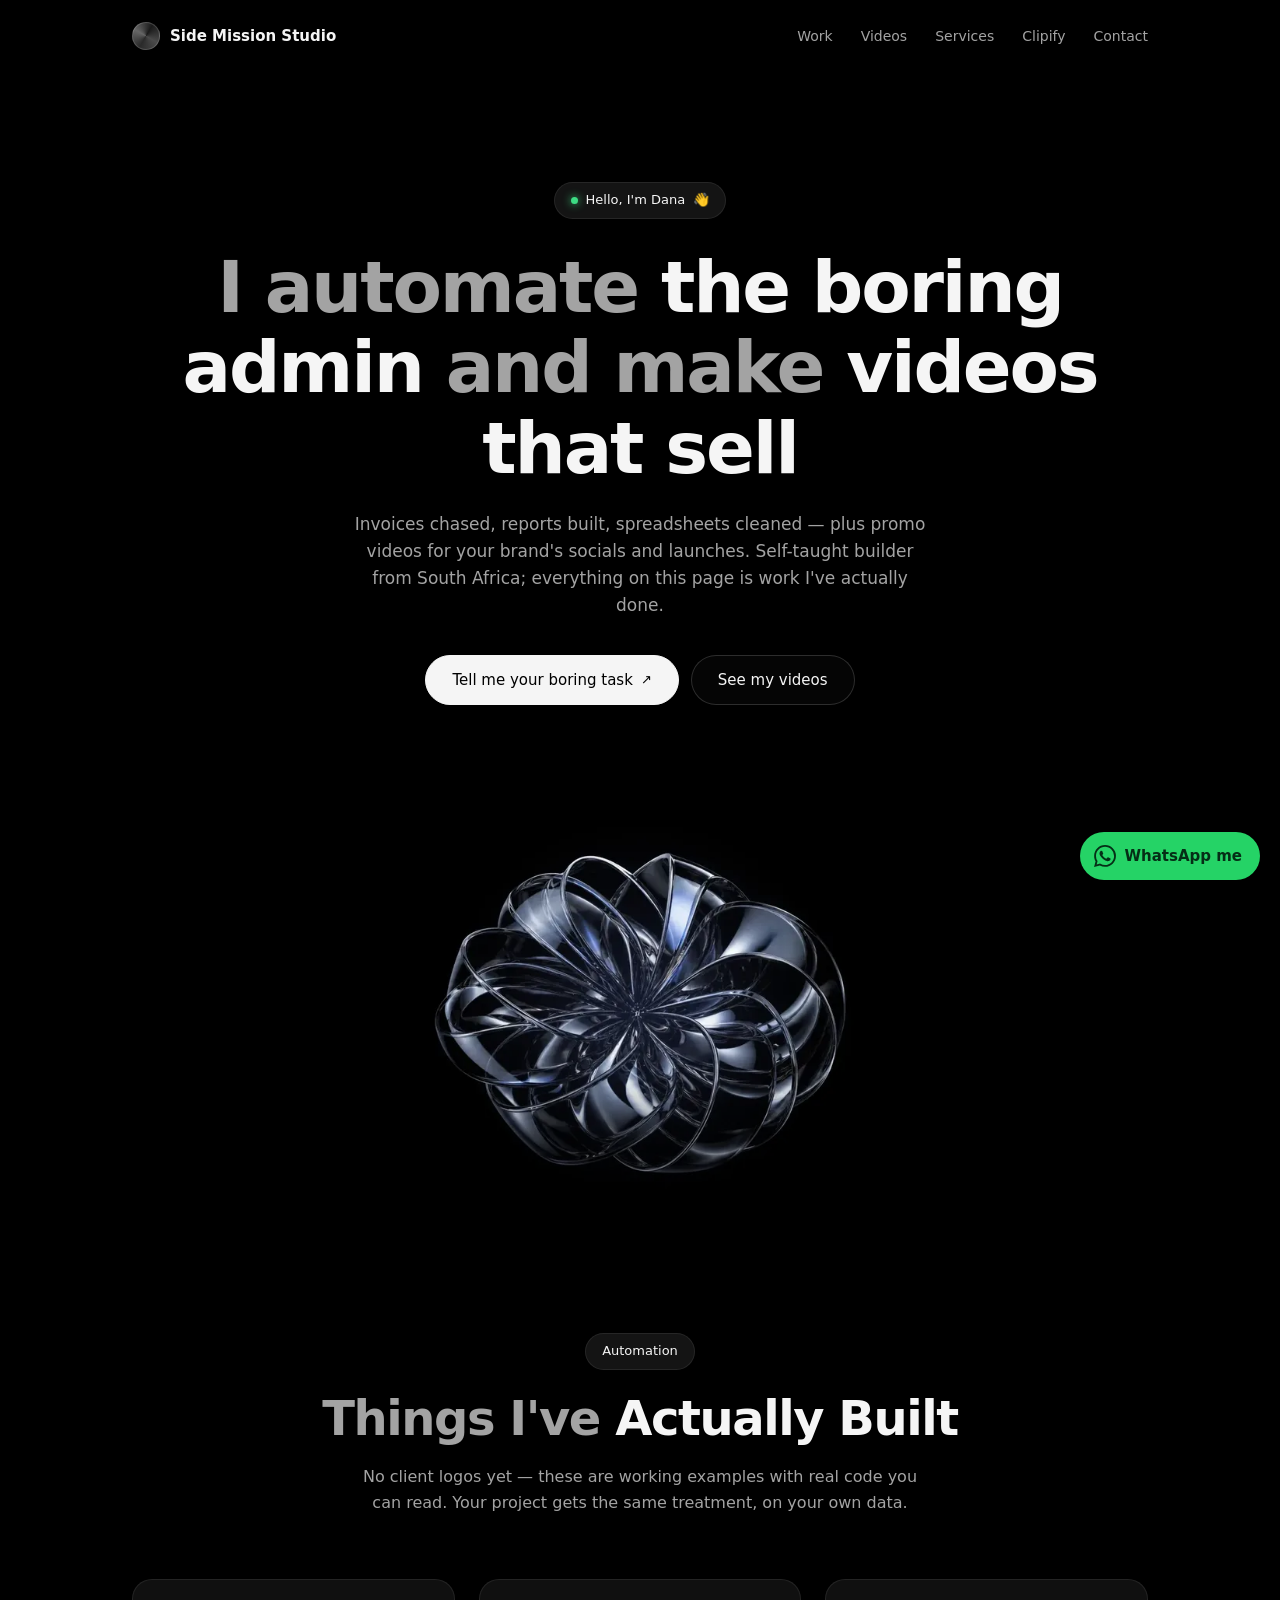
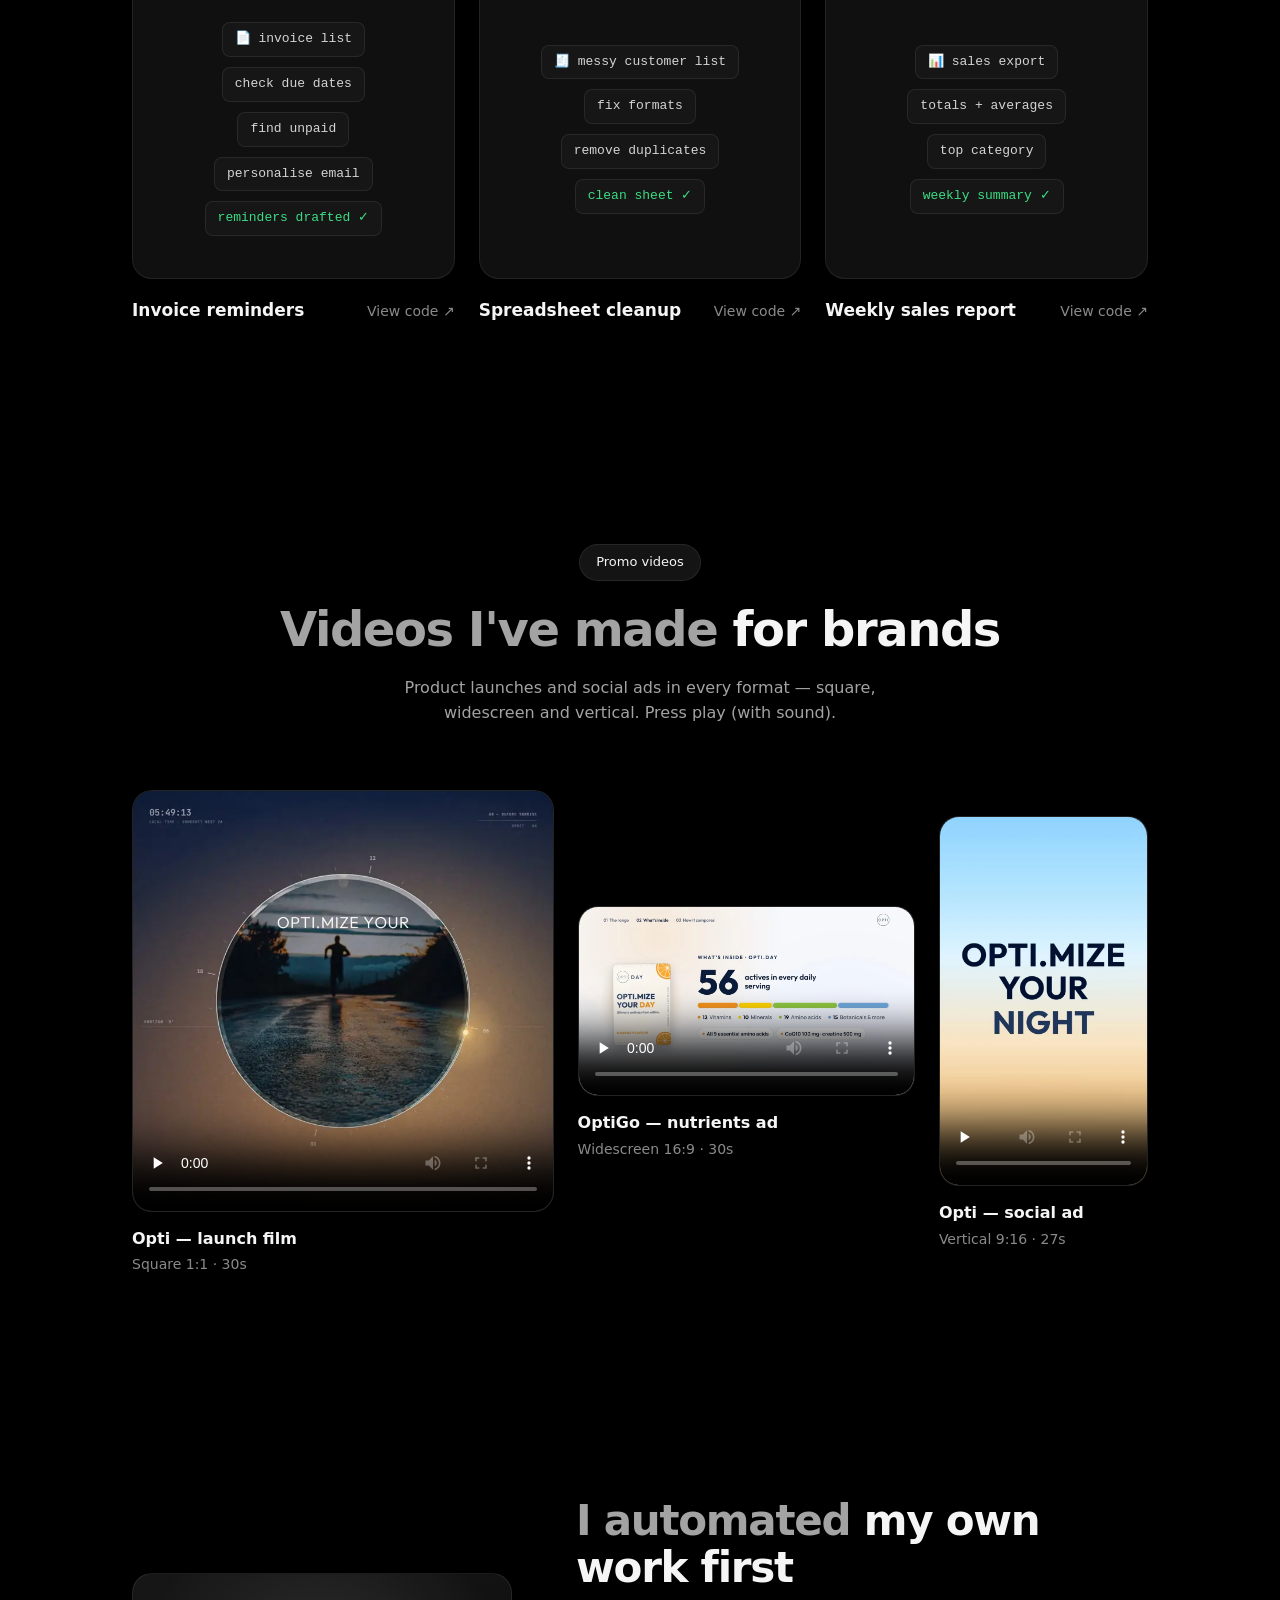
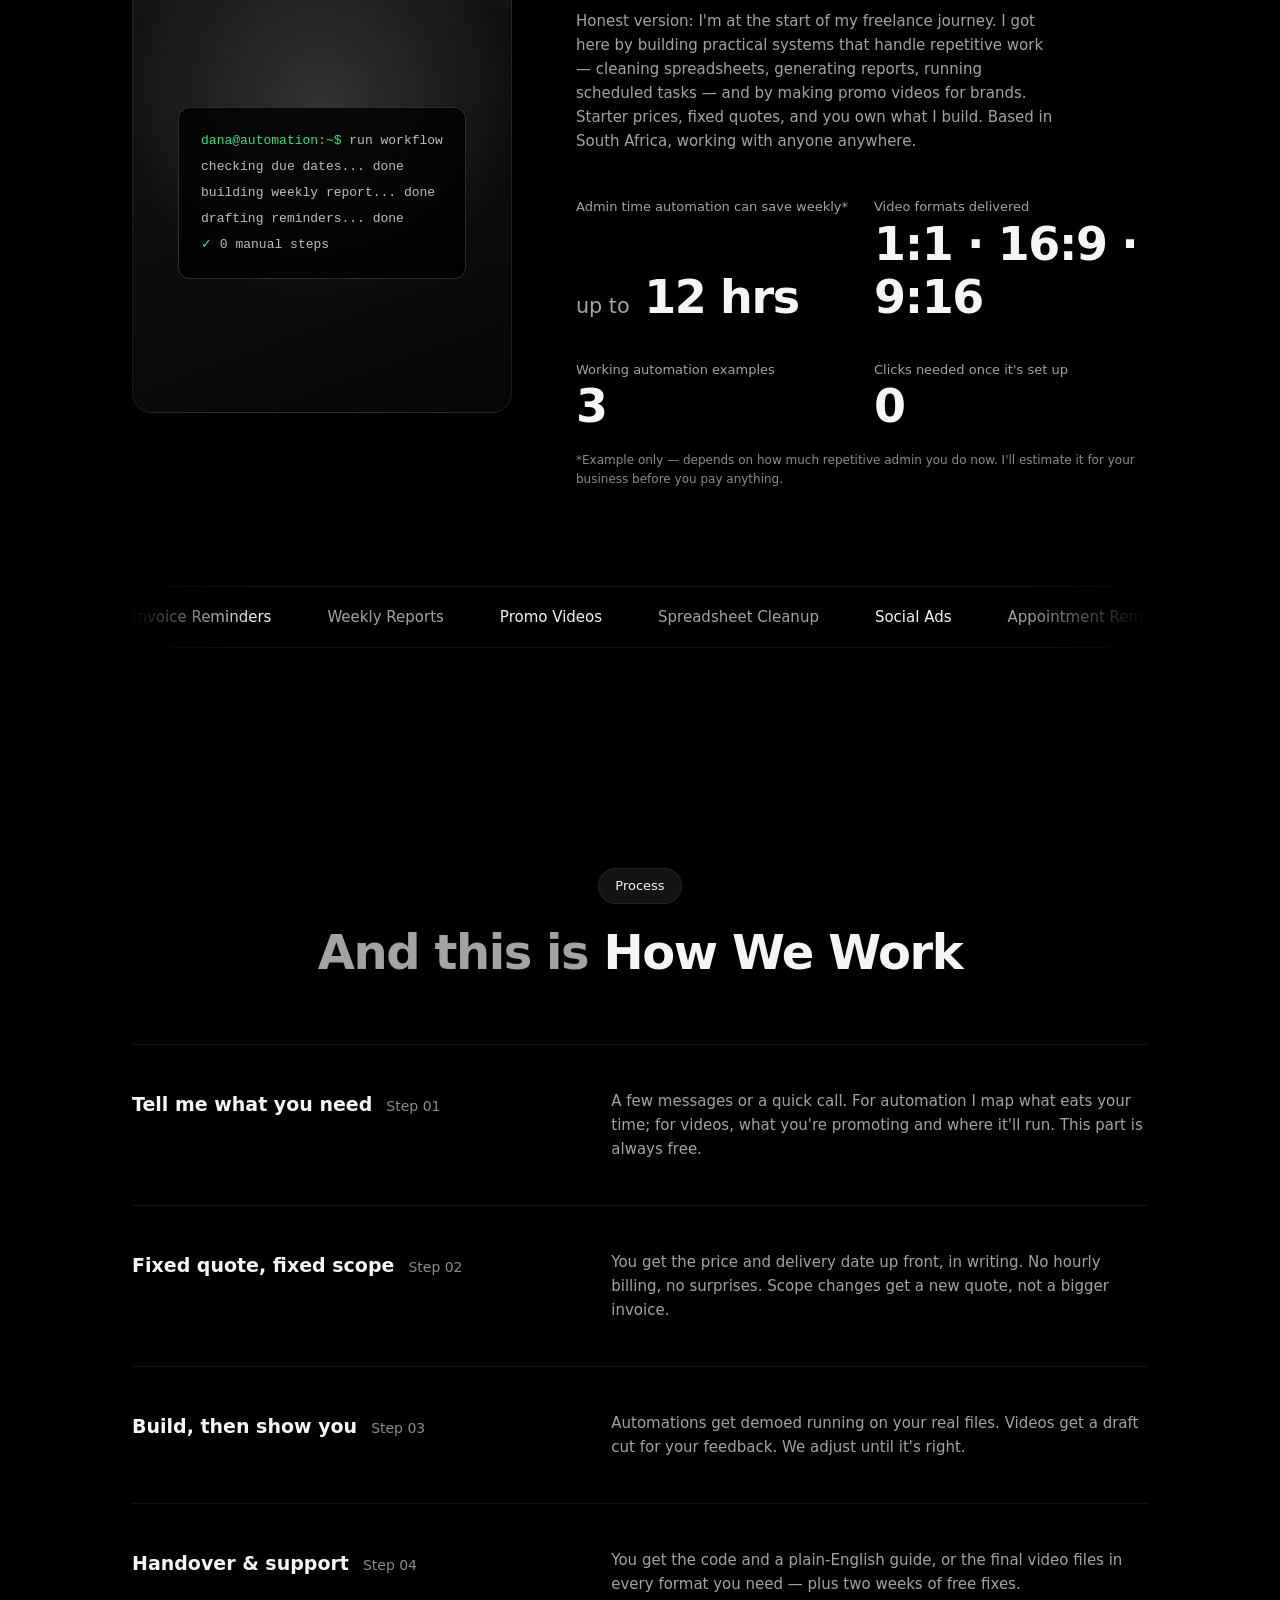
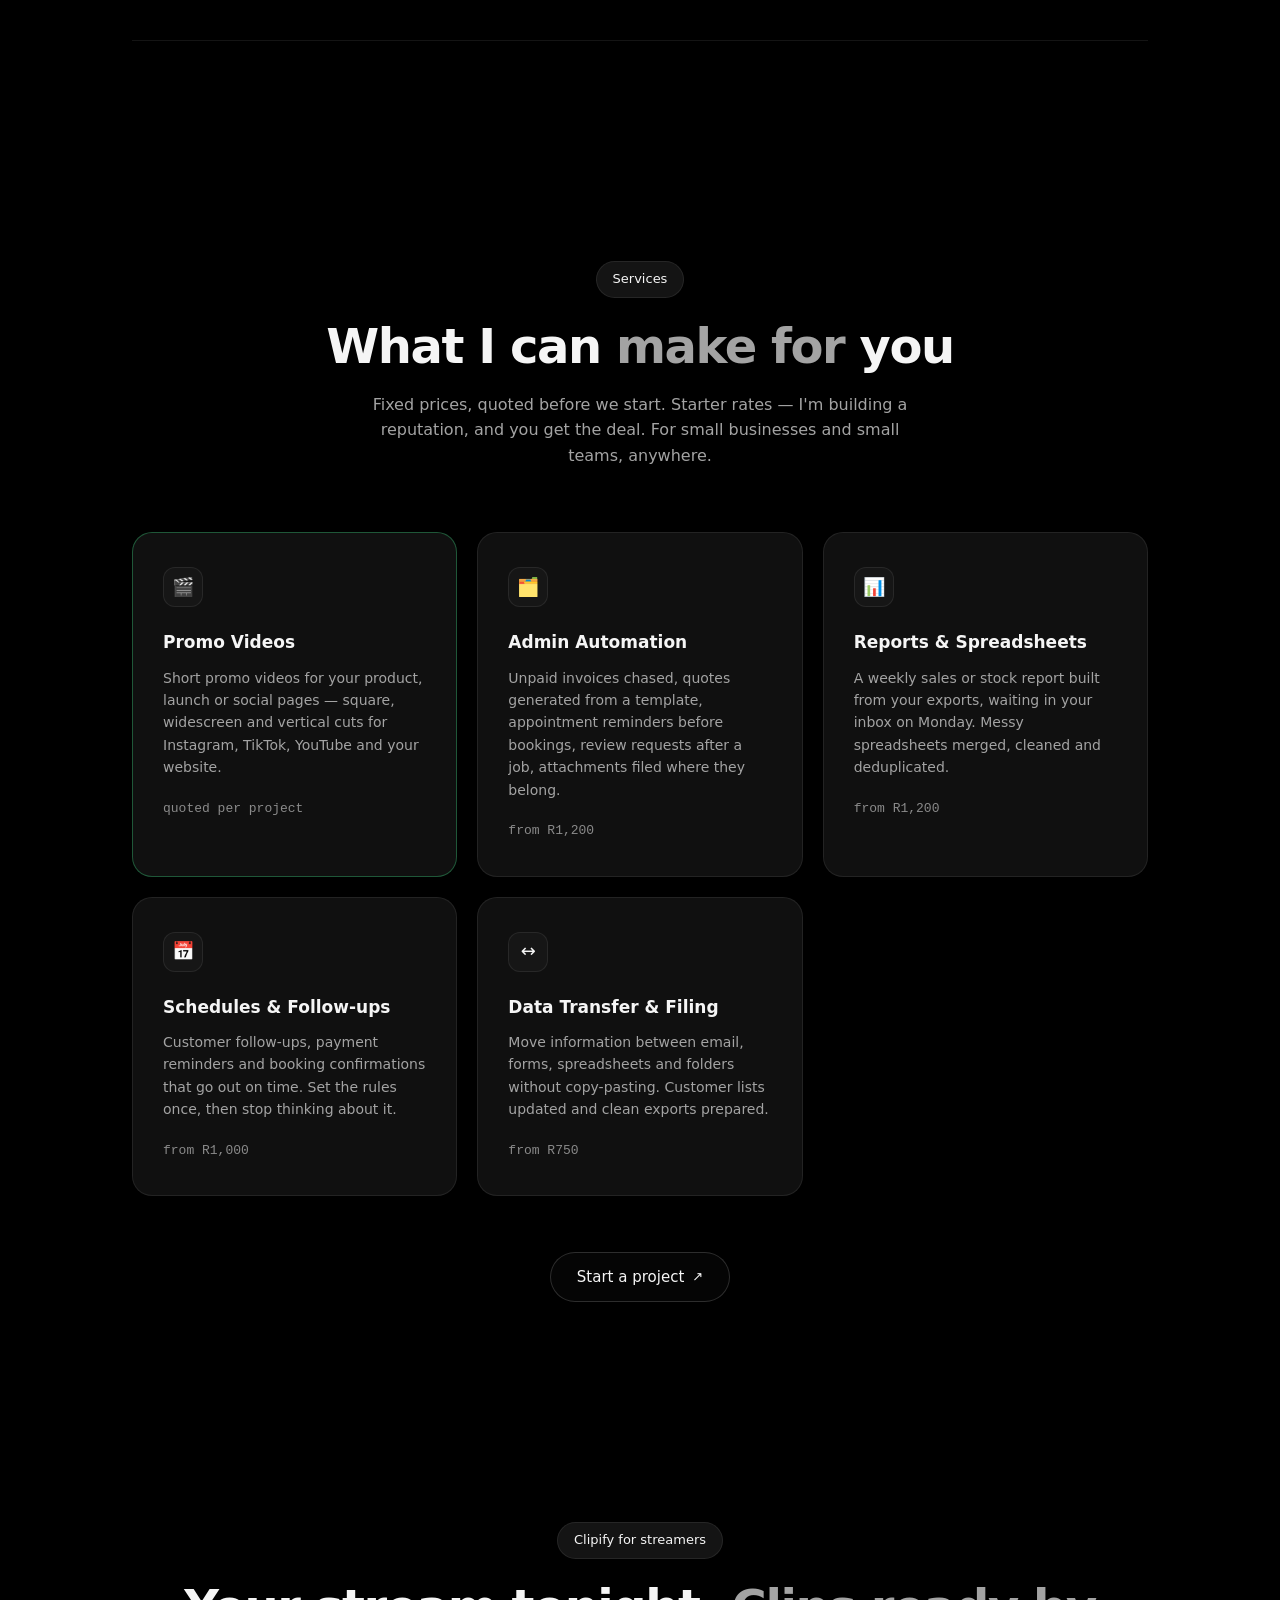
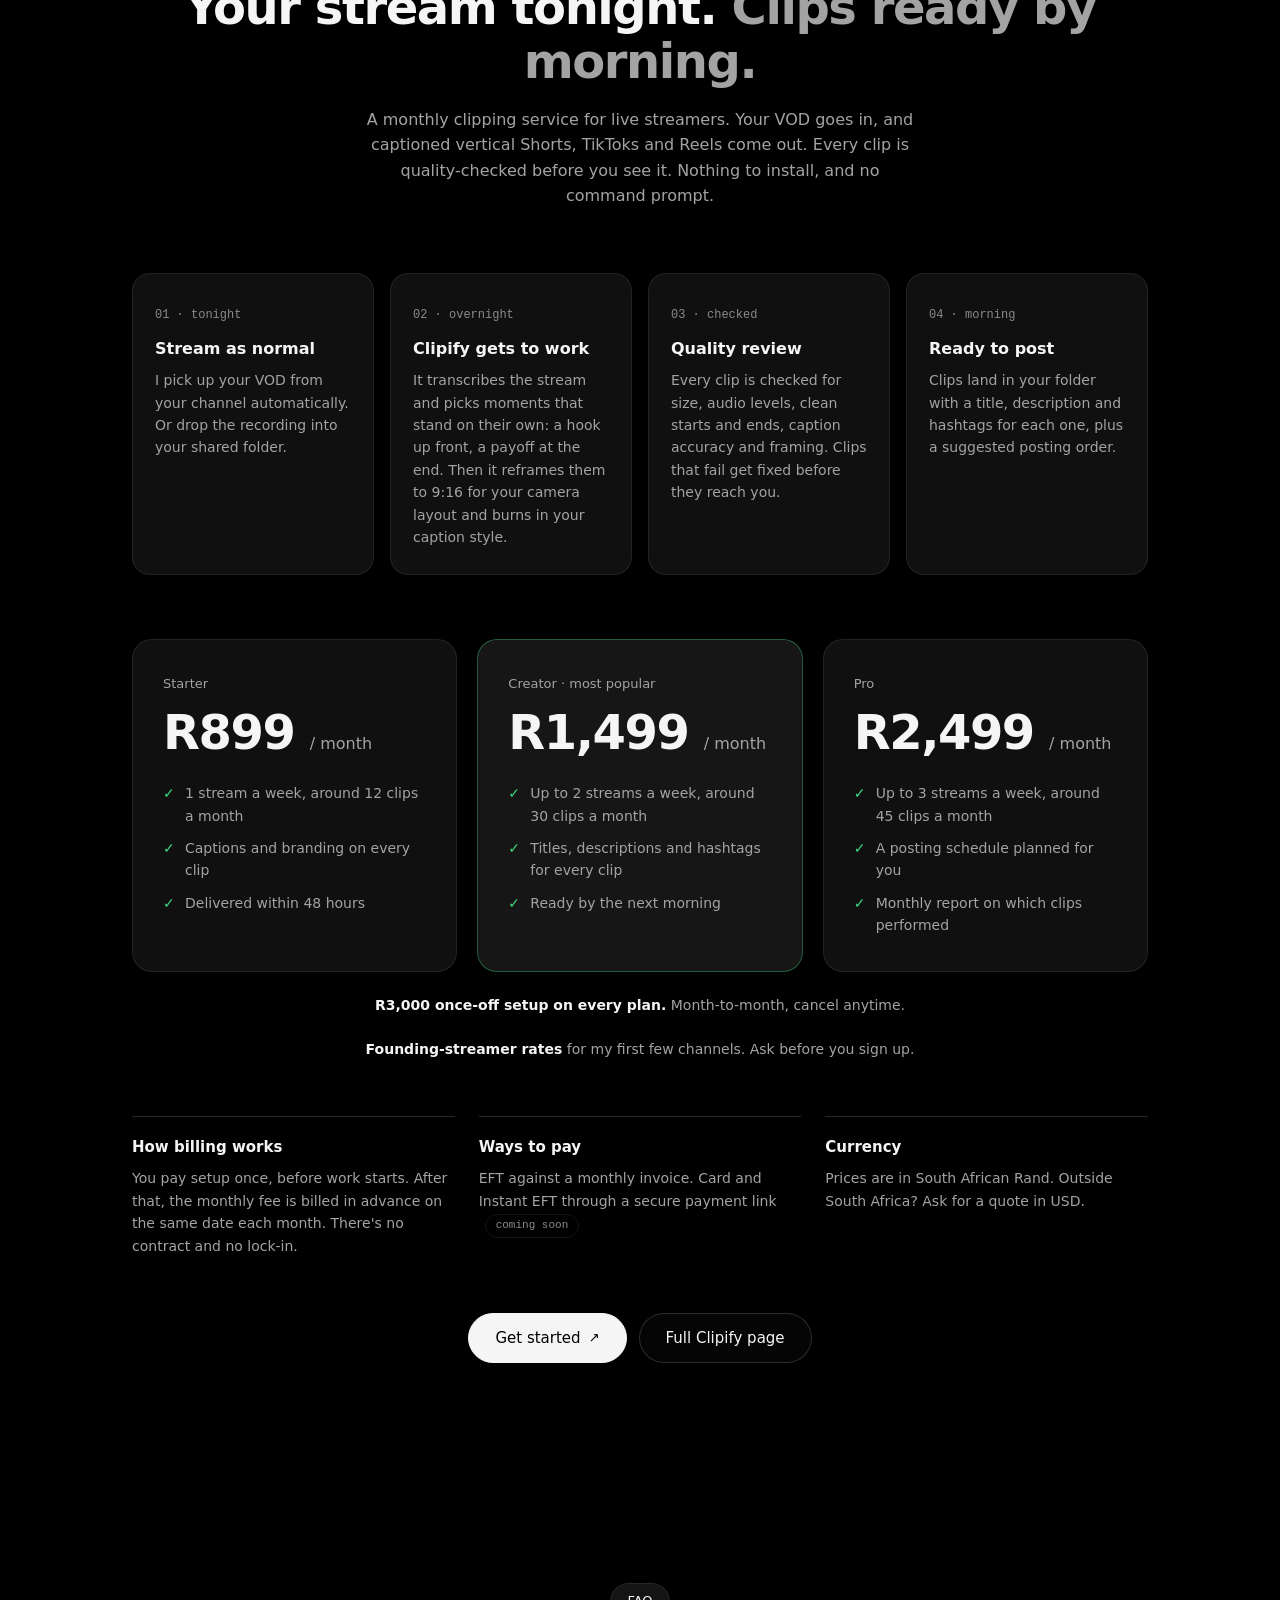
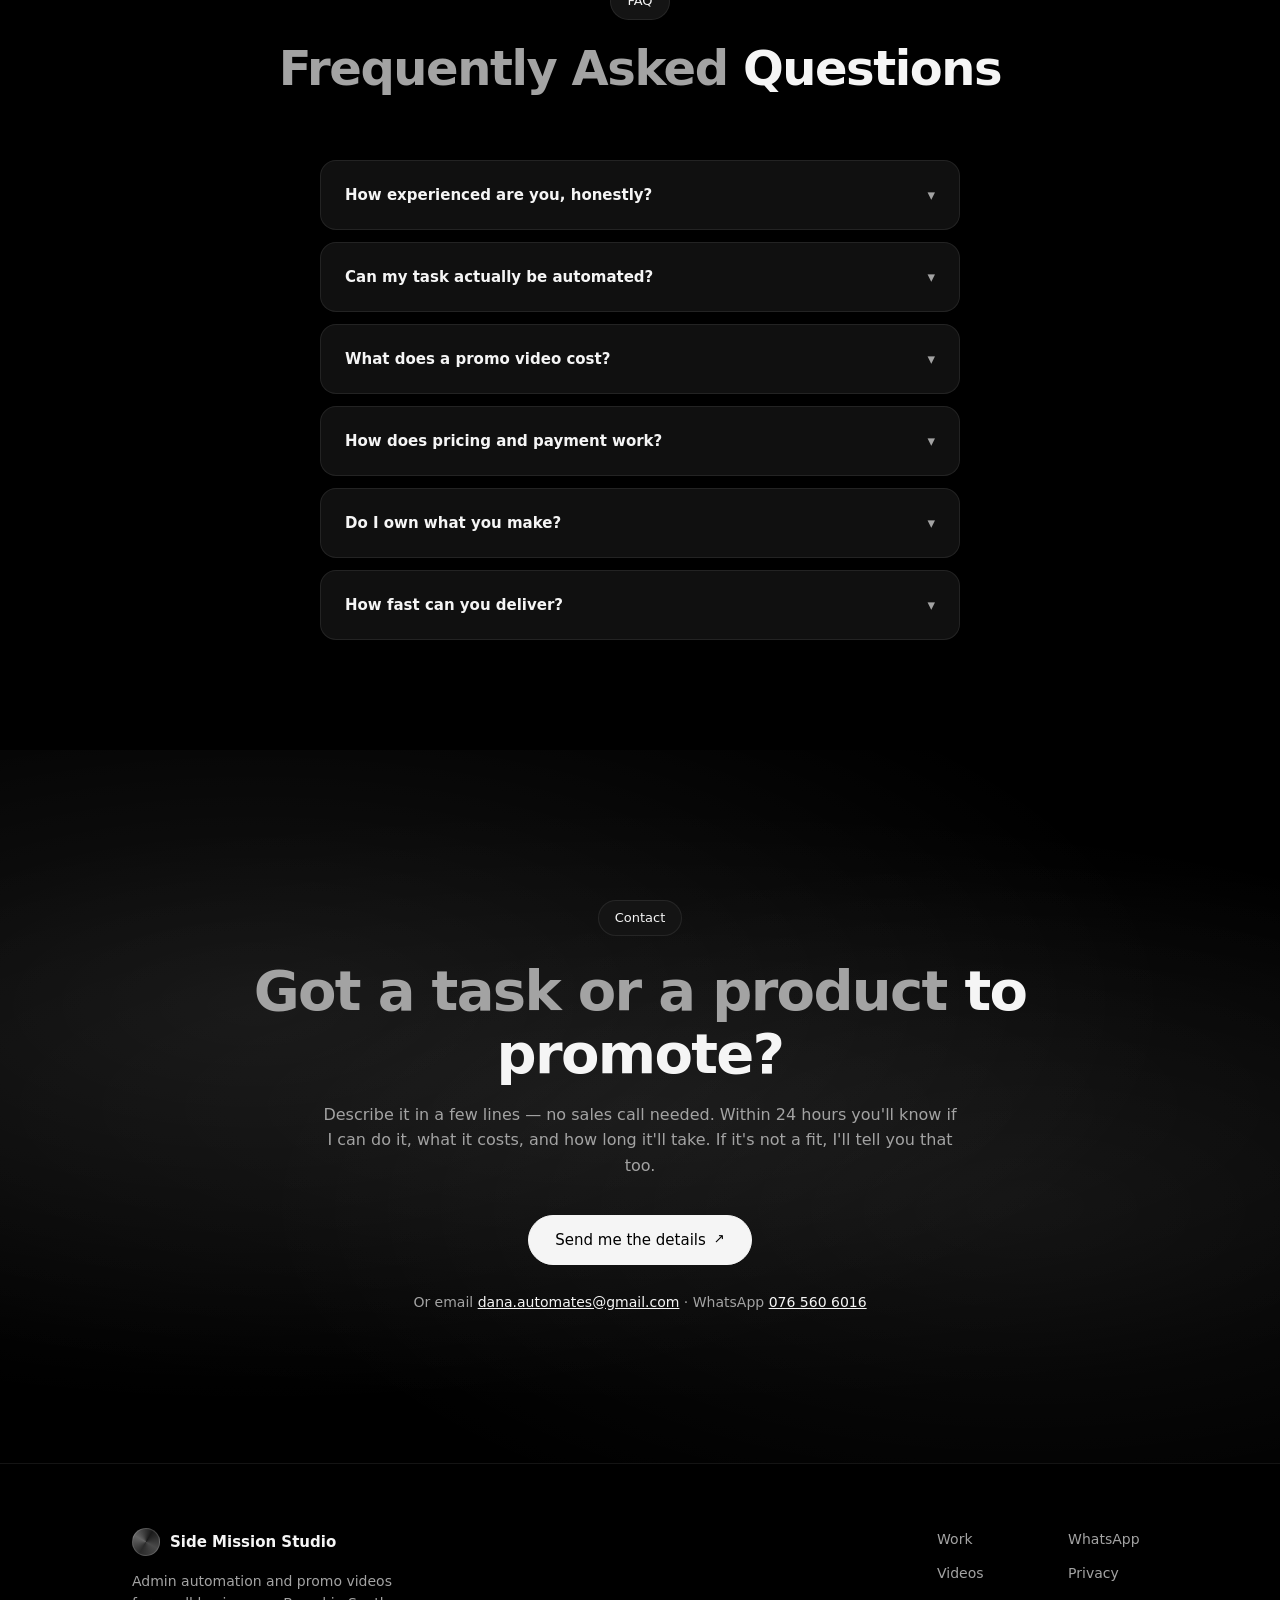
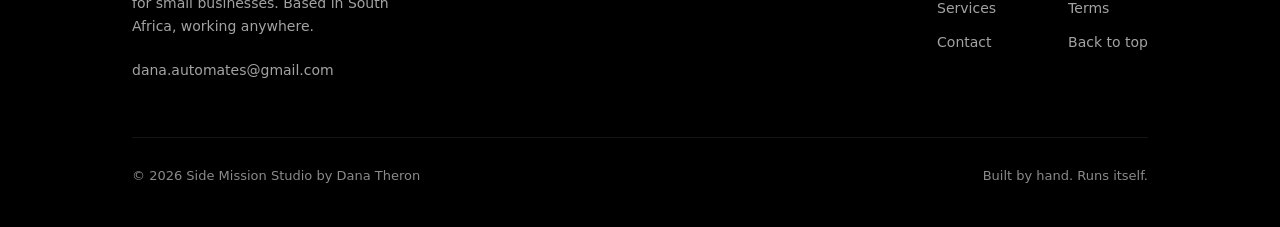
==== commit b1f98781: "Rebrand to Side Mission Studio and move to sidemissionstudio.co.za Co-Authored-By: Claude Opus 5.5 <" ====
--- a/index.html
+++ b/index.html
@@ -3,17 +3,17 @@
 <head>
 <meta charset="UTF-8">
 <meta name="viewport" content="width=device-width, initial-scale=1.0">
-<title>Dana Automates — Admin automation &amp; promo videos for small businesses</title>
+<title>Side Mission Studio | Admin automation &amp; promo videos for small businesses</title>
 <meta name="description" content="I automate repetitive admin (invoice reminders, reports, spreadsheets, follow-ups) and make promo videos for small businesses. Based in South Africa, working anywhere.">
-<link rel="canonical" href="https://dana-automates.therondana65.workers.dev/">
+<link rel="canonical" href="https://sidemissionstudio.co.za/">
 <link rel="icon" href="favicon.svg" type="image/svg+xml">
 <meta name="theme-color" content="#000000">
 <meta property="og:type" content="website">
-<meta property="og:site_name" content="Dana Automates">
-<meta property="og:title" content="Dana Automates — Admin automation & promo videos">
+<meta property="og:site_name" content="Side Mission Studio">
+<meta property="og:title" content="Side Mission Studio | Admin automation & promo videos">
 <meta property="og:description" content="Small automations that save hours every week, and promo videos that get small businesses noticed.">
-<meta property="og:url" content="https://dana-automates.therondana65.workers.dev/">
-<meta property="og:image" content="https://dana-automates.therondana65.workers.dev/assets/og-image.png">
+<meta property="og:url" content="https://sidemissionstudio.co.za/">
+<meta property="og:image" content="https://sidemissionstudio.co.za/assets/og-image.png">
 <meta property="og:image:width" content="1200">
 <meta property="og:image:height" content="630">
 <meta name="twitter:card" content="summary_large_image">
@@ -26,7 +26,7 @@
 
 <nav aria-label="Main">
   <div class="wrap">
-    <a class="brand" href="#top"><span class="avatar" aria-hidden="true"></span>Dana Theron</a>
+    <a class="brand" href="#top"><span class="avatar" aria-hidden="true"></span>Side Mission Studio</a>
     <div class="links">
       <a href="#work">Work</a>
       <a href="#videos">Videos</a>
@@ -411,7 +411,7 @@
   <div class="wrap">
     <div class="foot">
       <div>
-        <a class="brand" href="#top"><span class="avatar" aria-hidden="true"></span>Dana Theron</a>
+        <a class="brand" href="#top"><span class="avatar" aria-hidden="true"></span>Side Mission Studio</a>
         <p class="tag">Admin automation and promo videos for small businesses. Based in South Africa, working anywhere.</p>
         <a class="mail" href="mailto:dana.automates@gmail.com">dana.automates@gmail.com</a>
       </div>
@@ -431,7 +431,7 @@
       </div>
     </div>
     <div class="legal">
-      <span>© 2026 Dana Theron</span>
+      <span>© 2026 Side Mission Studio by Dana Theron</span>
       <span>Built by hand. Runs itself.</span>
     </div>
   </div>
